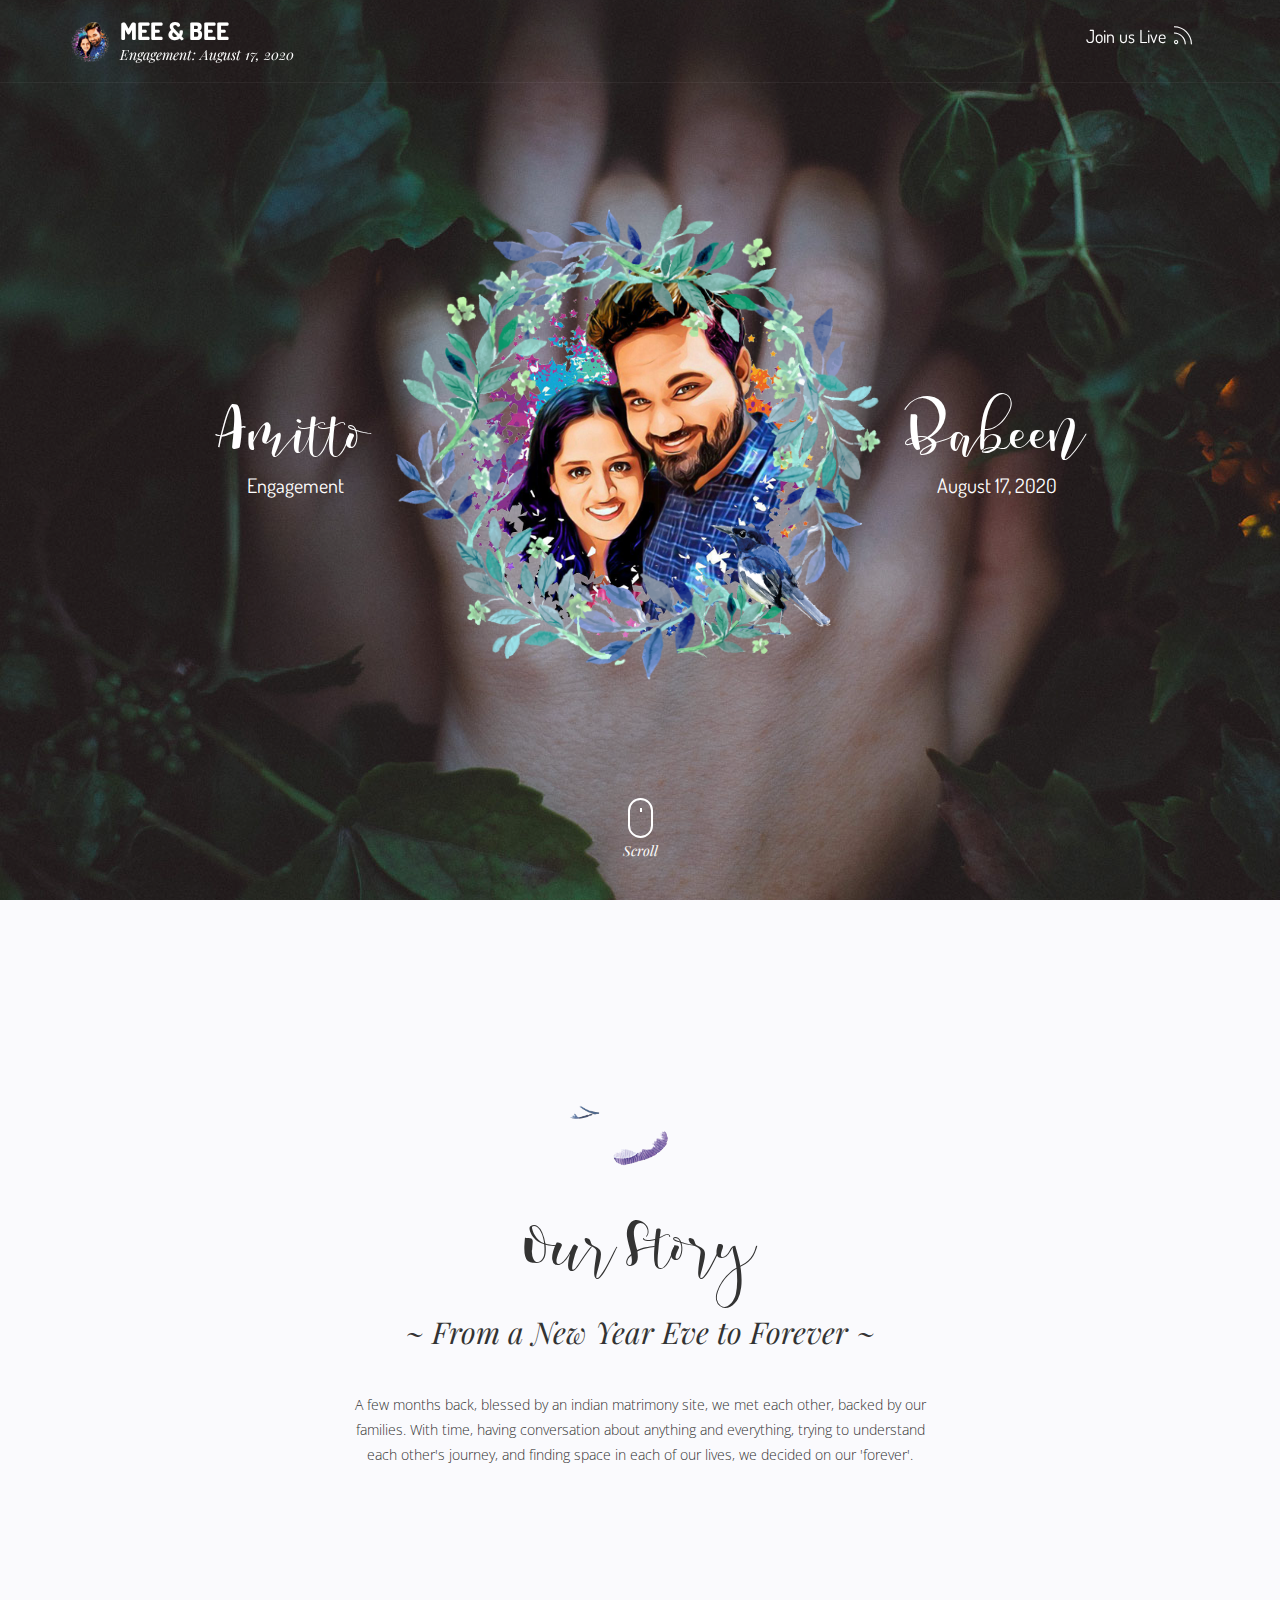
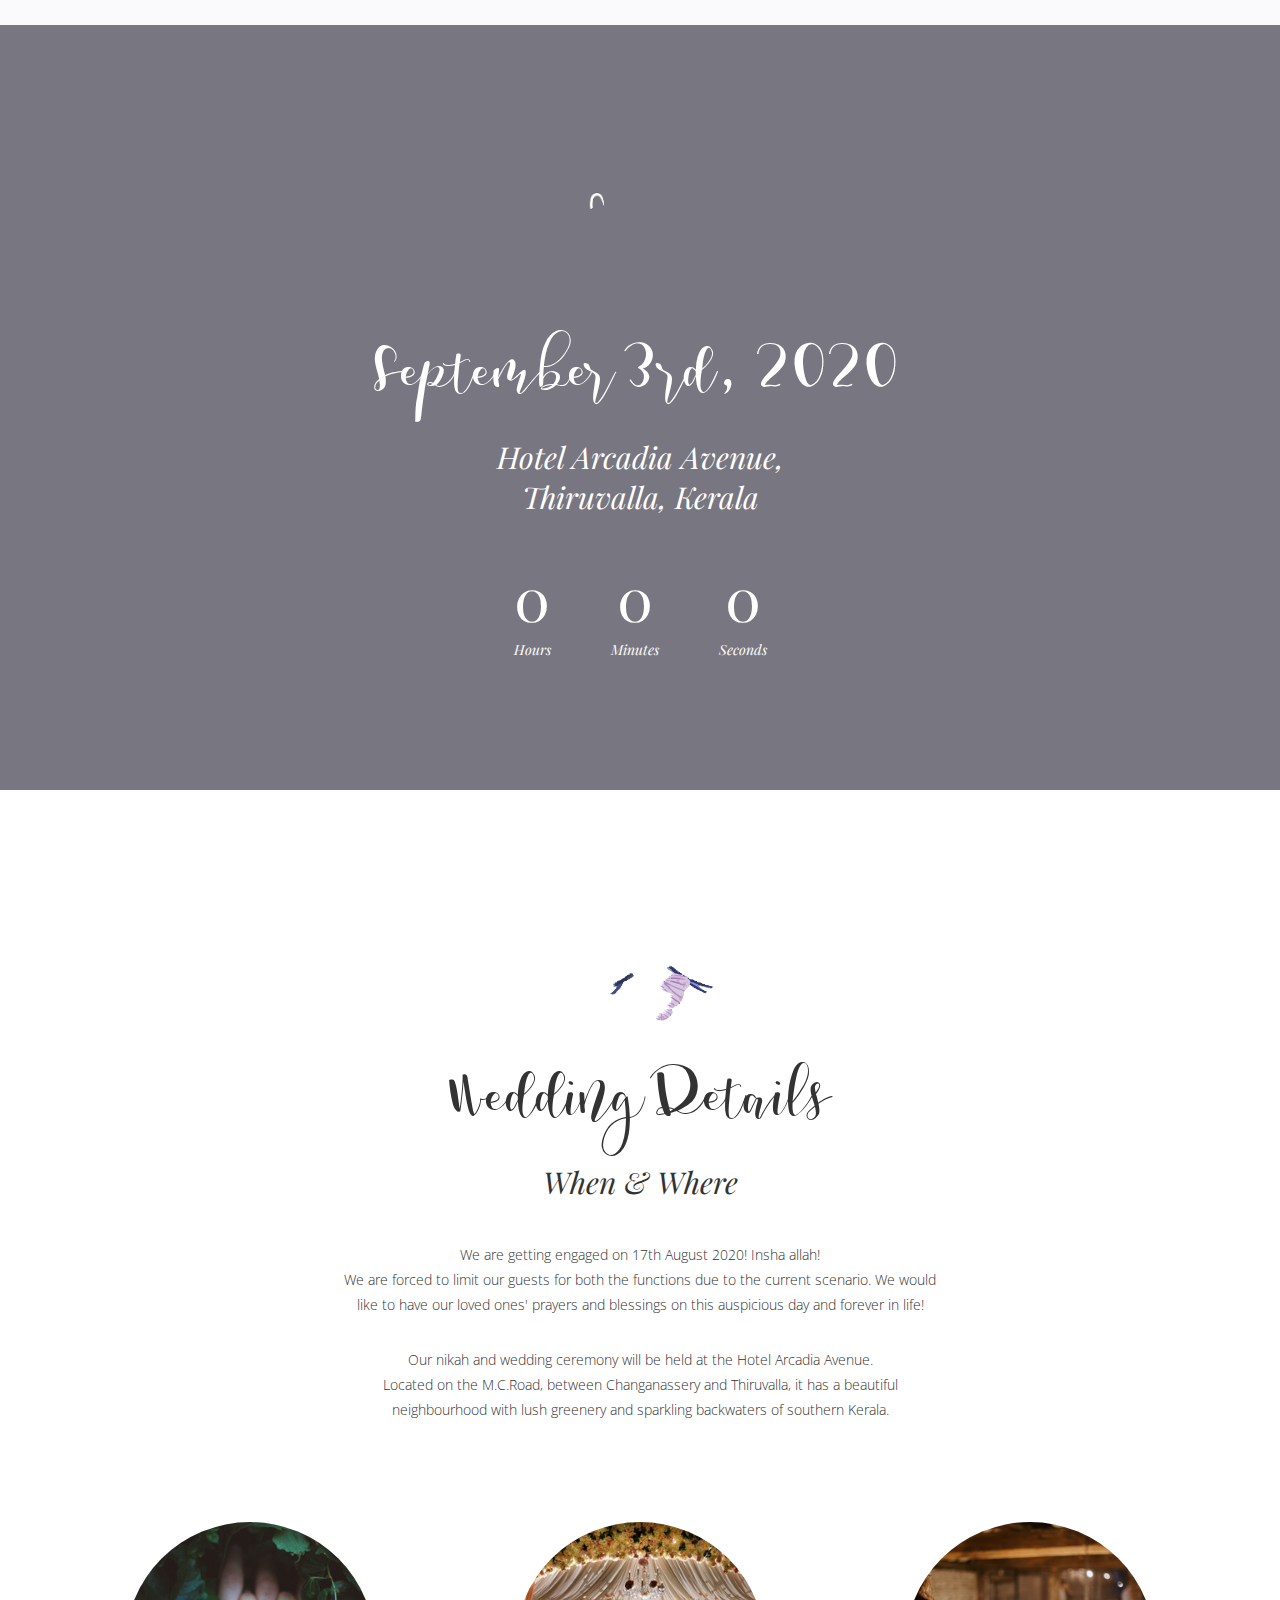
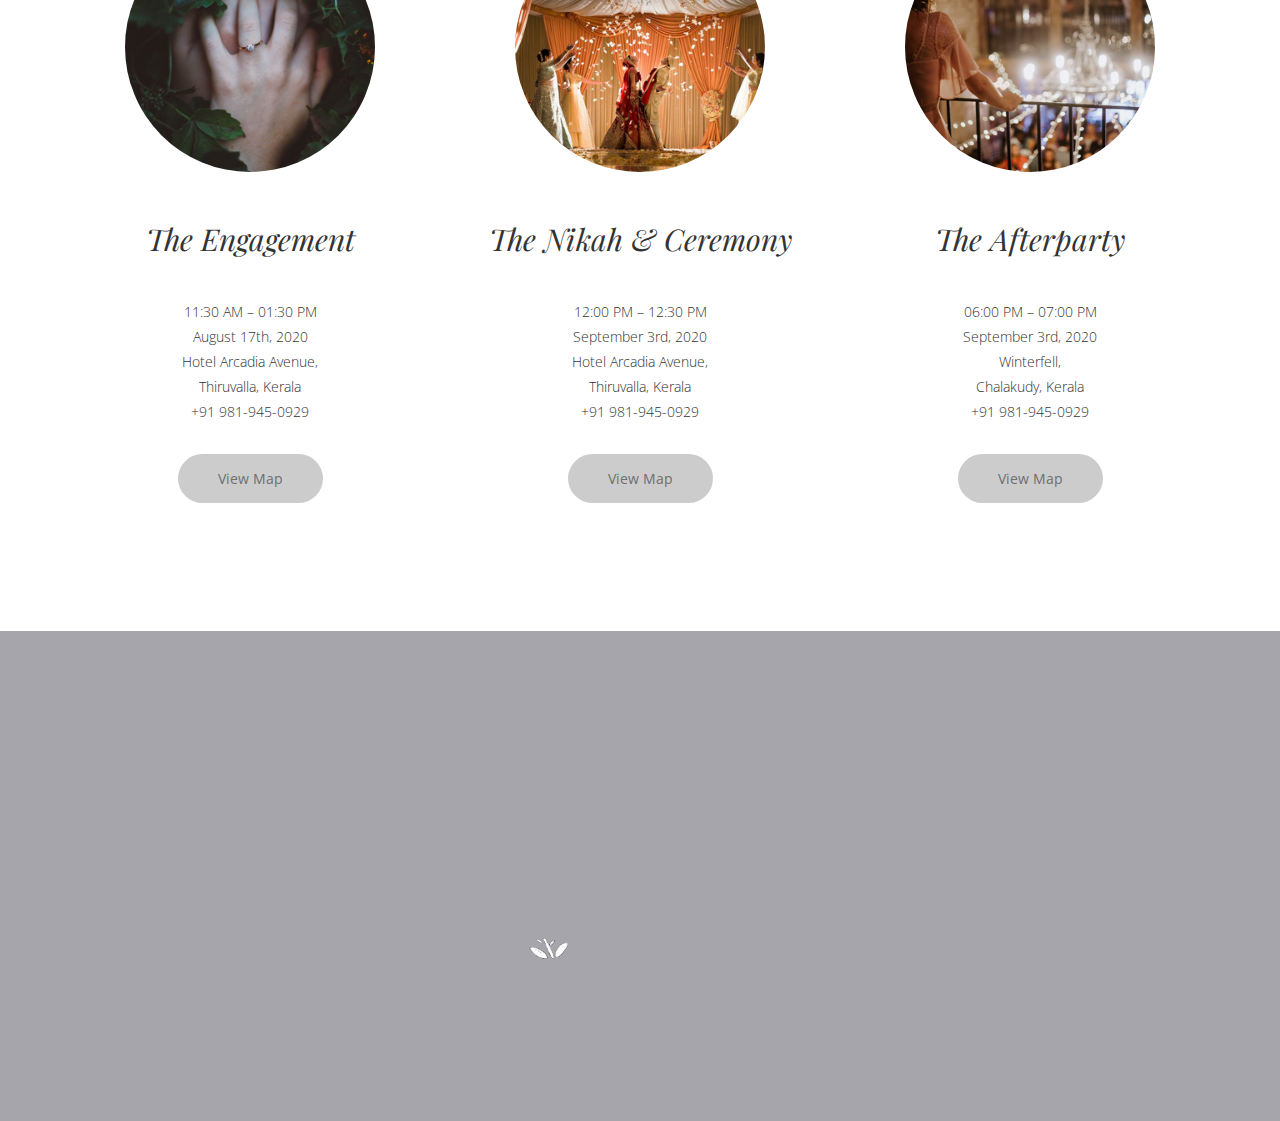
==== index.html @ b7a81fc1 "Update index.html" ====
﻿<!DOCTYPE html>
<html lang="en">

<meta http-equiv="content-type" content="text/html;charset=utf-8" />
<head>
<meta charset="utf-8">
<meta name="viewport" content="width=device-width, initial-scale=1.0">
<title>Mee-Bee</title>

<meta property="og:title" content="Amitto-Babeen" />
<meta property="og:description" content="We are getting engaged | 17-Aug-2020 | Thiruvalla" />
<meta property="og:url" content="http://www.meebee.live" />
<meta property="og:image" content="http://www.meebee.live/images/mee_bee_logo.png" />

<!-- Favicon -->
<link rel="icon" href="images/mee_bee_logo.png" type="image/x-icon">

<!-- Library CSS -->
<link href="css/glanz_library.css" rel="stylesheet">

<!-- Icons CSS -->
<link href="fonts/themify-icons.css" rel="stylesheet">

<!-- Theme CSS -->
<link href="css/glanz_style.css" rel="stylesheet">

<!-- Google Fonts -->
<link href="https://fonts.googleapis.com/css?family=Dosis:300,400,600,700%7COpen+Sans:300,400,700%7CPlayfair+Display:400,400i,700,700i" rel="stylesheet">

<!-- Other Fonts -->
<link href="fonts/marsha/stylesheet.css" rel="stylesheet">

</head>


<!-- Body -->
<body class="gla_middle_titles">


<!-- Page -->
<div class="gla_page" id="gla_page">

    
    
    <!-- To Top -->
    <a href="#gla_page" class="gla_top ti ti-angle-up gla_go"></a>
    
    <!-- Header -->
    <header>       

        
    
        <nav class="gla_light_nav gla_transp_nav">

            <div class="container">
                
                <div class="gla_logo_container clearfix">
                    <img src="images/mee_bee_logo.png" alt="" class="gla_logo_rev">
                    <div class="gla_logo_txt">
                        <!-- Logo -->
                        <a href="" class="gla_logo">Mee & Bee</a>
                        
                        <!-- Text Logo -->
                        <div class="gla_logo_und">Engagement: August 17, 2020</div>
                    </div>
                </div>
				
				<div class="gla_default_menu meebee_live_icon">
					<a href="">&nbsp;Join us Live&nbsp;</a>
					<span class="ti-rss-alt"></span>
				</div>

                <!-- Menu -->
                
                <!-- Menu Content -->
                
                <!-- menu content end -->

                <!-- Search Block -->

                <!-- Search Block End -->

                <!-- Top Menu -->
                
                <!-- Top Menu End -->


               
            </div>
            <!-- container end -->
        </nav>
        
    </header>
    <!-- Header End -->


    <!-- Slider -->
    <!--<div class="gla_slider gla_image_bck  gla_wht_txt gla_fixed"  data-image="images/wedding/lauren_affonso/14400933225_3b844816c3_k.jpg" data-stellar-background-ratio="0.8">-->
	<div class="gla_slider gla_image_bck  gla_wht_txt gla_fixed"  data-image="images/background/main-slider.jpg" data-stellar-background-ratio="0.8">

        <!-- Over -->
        <div class="gla_over" data-color="#1e1d2d" data-opacity="0.2"></div>


        <div class="container">

            
            <!-- Slider Texts -->
            <div class="gla_slide_txt gla_slide_center_middle text-center">
                 <div class="gla_flower gla_flower2">
                    <div class="gla_flower2_name_l">Amitto <b>Engagement</b></div>
                    <div class="gla_flower2_name_r">Babeen <b>August 17, 2020</b></div>
                    <img src="images/mee_bee_main.png" alt="">
                </div>

                
            </div>
            <!-- Slider Texts End -->
        
        </div>
        <!-- container end -->

        <!-- Slide Down -->
        <a class="gla_scroll_down gla_go" href="#gla_content">
            <b></b>
            Scroll
        </a>


    </div>
    <!-- Slider End -->

    <!-- Content -->
    <section id="gla_content" class="gla_content">


       <!-- section -->
        <section class="gla_section gla_image_bck" data-color="#fafafd">
            

            
            <div class="container text-center">
                <p><img src="images/animations/flower5.gif" data-bottom-top="@src:images/animations/flower5.gif; opacity:1" class="gla_animated_flower" height="150" alt=""></p>
                <h2>Our Story</h2>
                <h3 class="gla_subtitle">~ From a New Year Eve to Forever ~</h3>
                <p>A few months back, blessed by an indian matrimony site, we met each other, backed by our families. With time, having conversation about anything and everything, trying to understand each other's journey, and finding space in each of our lives, we decided on our 'forever'.</p>

               
                
            </div>
            <!-- container end -->

        </section>
        <!-- section end -->


        <!-- section -->
        <section class="gla_section gla_image_bck gla_fixed gla_wht_txt" data-stellar-background-ratio="0.8" data-image="images/background/wedding-slider.jpg">
            
            <!-- Over -->
            <div class="gla_over" data-color="#1e1d2d" data-opacity="0.6"></div>
            
            <div class="container text-center">
                <p><img src="images/animations/savethedate_wh.gif" data-bottom-top="@src:images/animations/savethedate_wh.gif" height="150" alt=""></p>
                <h2>September 3rd, 2020</h2>
                <h3 class="gla_subtitle">Hotel Arcadia Avenue, <br>Thiruvalla, Kerala</h3>
                <div class="gla_countdown" data-year="2020" data-month="09" data-day="03"></div>
                
            </div>
            <!-- container end -->

        </section>
        <!-- section end -->


        <!-- section -->
        <section class="gla_section">
            
            
            <div class="container text-center">
                <p><img src="images/animations/flower6.gif" data-bottom-top="@src:images/animations/flower6.gif; opacity:1" class="gla_animated_flower" height="110" alt=""></p>
                <h2>Wedding Details</h2>
                <h3 class="gla_subtitle">When & Where</h3>
				<p>We are getting engaged on 17th August 2020! Insha allah!</br>
				We are forced to limit our guests for both the functions due to the current scenario. We would like to have our loved ones' prayers and blessings on this auspicious day and forever in life!</p>
                <p>Our nikah and wedding ceremony will be held at the Hotel Arcadia Avenue.</br>Located on the M.C.Road, between Changanassery and Thiruvalla, it has a beautiful neighbourhood with lush greenery and sparkling backwaters of southern Kerala.</p>
                <div class="row text-center">
                    <div class="col-md-4 gla_round_block">
                        <div class="gla_round_im gla_image_bck" data-image="images/background/card-engagement.jpg"></div>
                        <h3>The Engagement</h3>
                        <p>11:30 AM – 01:30 PM<br>
						August 17th, 2020<br>
                        Hotel Arcadia Avenue,<br>
                        Thiruvalla, Kerala<br>
                        +91 981-945-0929</p>
                        <a href="https://g.page/ArcadiaAvenue?share" target="_blank" class="btn">View Map</a>
                    </div>
                    <div class="col-md-4 gla_round_block">
                        <div class="gla_round_im gla_image_bck" data-image="images/background/card-wedding-ceremony.jpg"></div>
                        <h3>The Nikah & Ceremony</h3>
                        <p>12:00 PM – 12:30 PM<br>
						September 3rd, 2020<br>
                        Hotel Arcadia Avenue,<br>
                        Thiruvalla, Kerala<br>
                        +91 981-945-0929</p>
                        <a href="https://g.page/ArcadiaAvenue?share" target="_blank" class="btn">View Map</a>
                    </div>
                    <div class="col-md-4 gla_round_block">
                        <div class="gla_round_im gla_image_bck" data-image="images/background/card-after-party.jpg"></div>
                        <h3>The Afterparty</h3>
                        <p>06:00 PM – 07:00 PM<br>
						September 3rd, 2020<br>
                        Winterfell,<br>
                        Chalakudy, Kerala<br>
                        +91 981-945-0929</p>
                        <a href="https://goo.gl/maps/WTzJuvcQMNoDTDah8" target="_blank" class="btn">View Map</a>
                    </div>
                </div>

                
            </div>
            <!-- container end -->

        </section>
        <!-- section end -->


        <!-- section -->
        
        <!-- section end -->


        <!-- section -->
        
        <!-- section end -->


        <!-- section -->
       
        <!-- section end -->


        <!-- section -->
        
		<!-- section end -->



        

        

        <!-- section -->
        <section class="gla_section gla_image_bck gla_fixed gla_wht_txt" data-stellar-background-ratio="0.8" data-image="images/background/thank-you.jpg">
            
            <!-- Over -->
            <div class="gla_over" data-color="#1e1d2d" data-opacity="0.4"></div>
            
            <div class="container text-center">
                <p><img src="images/animations/thnyou_wh.gif" alt="" height="200" data-bottom-top="@src:images/animations/thnyou_wh.gif"></p>

                
                
            </div>
            <!-- container end -->

        </section>
        <!-- section end -->

    

            
        

    </section>
    <!-- Content End -->
    

    

</div>
<!-- Page End -->



<!-- JQuery -->
<script src="js/jquery-1.12.4.min.js"></script> 
<!-- Library JS -->
<script src="js/glanz_library.js"></script> 

<!-- Theme JS -->
<script src="js/glanz_script.js"></script>


</body>

<!-- Mirrored from glanz.starkethemes.com/html/01_02_home_pink_flowers.html by HTTrack Website Copier/3.x [XR&CO'2014], Sun, 16 Aug 2020 05:18:00 GMT -->
</html>
---- fonts/themify-icons.css ----
@font-face {
	font-family: 'themify';
	src:url('fonts/themify9f24.eot?-fvbane');
	src:url('fonts/themifyd41d.eot?#iefix-fvbane') format('embedded-opentype'),
		url('fonts/themify9f24.woff?-fvbane') format('woff'),
		url('fonts/themify9f24.ttf?-fvbane') format('truetype'),
		url('fonts/themify9f24.svg?-fvbane#themify') format('svg');
	font-weight: normal;
	font-style: normal;
}

[class^="ti-"], [class*=" ti-"] {
	font-family: 'themify';
	speak: none;
	font-style: normal;
	font-weight: normal;
	font-variant: normal;
	text-transform: none;
	line-height: 1;

	/* Better Font Rendering =========== */
	-webkit-font-smoothing: antialiased;
	-moz-osx-font-smoothing: grayscale;
}

.ti-wand:before {
	content: "\e600";
}
.ti-volume:before {
	content: "\e601";
}
.ti-user:before {
	content: "\e602";
}
.ti-unlock:before {
	content: "\e603";
}
.ti-unlink:before {
	content: "\e604";
}
.ti-trash:before {
	content: "\e605";
}
.ti-thought:before {
	content: "\e606";
}
.ti-target:before {
	content: "\e607";
}
.ti-tag:before {
	content: "\e608";
}
.ti-tablet:before {
	content: "\e609";
}
.ti-star:before {
	content: "\e60a";
}
.ti-spray:before {
	content: "\e60b";
}
.ti-signal:before {
	content: "\e60c";
}
.ti-shopping-cart:before {
	content: "\e60d";
}
.ti-shopping-cart-full:before {
	content: "\e60e";
}
.ti-settings:before {
	content: "\e60f";
}
.ti-search:before {
	content: "\e610";
}
.ti-zoom-in:before {
	content: "\e611";
}
.ti-zoom-out:before {
	content: "\e612";
}
.ti-cut:before {
	content: "\e613";
}
.ti-ruler:before {
	content: "\e614";
}
.ti-ruler-pencil:before {
	content: "\e615";
}
.ti-ruler-alt:before {
	content: "\e616";
}
.ti-bookmark:before {
	content: "\e617";
}
.ti-bookmark-alt:before {
	content: "\e618";
}
.ti-reload:before {
	content: "\e619";
}
.ti-plus:before {
	content: "\e61a";
}
.ti-pin:before {
	content: "\e61b";
}
.ti-pencil:before {
	content: "\e61c";
}
.ti-pencil-alt:before {
	content: "\e61d";
}
.ti-paint-roller:before {
	content: "\e61e";
}
.ti-paint-bucket:before {
	content: "\e61f";
}
.ti-na:before {
	content: "\e620";
}
.ti-mobile:before {
	content: "\e621";
}
.ti-minus:before {
	content: "\e622";
}
.ti-medall:before {
	content: "\e623";
}
.ti-medall-alt:before {
	content: "\e624";
}
.ti-marker:before {
	content: "\e625";
}
.ti-marker-alt:before {
	content: "\e626";
}
.ti-arrow-up:before {
	content: "\e627";
}
.ti-arrow-right:before {
	content: "\e628";
}
.ti-arrow-left:before {
	content: "\e629";
}
.ti-arrow-down:before {
	content: "\e62a";
}
.ti-lock:before {
	content: "\e62b";
}
.ti-location-arrow:before {
	content: "\e62c";
}
.ti-link:before {
	content: "\e62d";
}
.ti-layout:before {
	content: "\e62e";
}
.ti-layers:before {
	content: "\e62f";
}
.ti-layers-alt:before {
	content: "\e630";
}
.ti-key:before {
	content: "\e631";
}
.ti-import:before {
	content: "\e632";
}
.ti-image:before {
	content: "\e633";
}
.ti-heart:before {
	content: "\e634";
}
.ti-heart-broken:before {
	content: "\e635";
}
.ti-hand-stop:before {
	content: "\e636";
}
.ti-hand-open:before {
	content: "\e637";
}
.ti-hand-drag:before {
	content: "\e638";
}
.ti-folder:before {
	content: "\e639";
}
.ti-flag:before {
	content: "\e63a";
}
.ti-flag-alt:before {
	content: "\e63b";
}
.ti-flag-alt-2:before {
	content: "\e63c";
}
.ti-eye:before {
	content: "\e63d";
}
.ti-export:before {
	content: "\e63e";
}
.ti-exchange-vertical:before {
	content: "\e63f";
}
.ti-desktop:before {
	content: "\e640";
}
.ti-cup:before {
	content: "\e641";
}
.ti-crown:before {
	content: "\e642";
}
.ti-comments:before {
	content: "\e643";
}
.ti-comment:before {
	content: "\e644";
}
.ti-comment-alt:before {
	content: "\e645";
}
.ti-close:before {
	content: "\e646";
}
.ti-clip:before {
	content: "\e647";
}
.ti-angle-up:before {
	content: "\e648";
}
.ti-angle-right:before {
	content: "\e649";
}
.ti-angle-left:before {
	content: "\e64a";
}
.ti-angle-down:before {
	content: "\e64b";
}
.ti-check:before {
	content: "\e64c";
}
.ti-check-box:before {
	content: "\e64d";
}
.ti-camera:before {
	content: "\e64e";
}
.ti-announcement:before {
	content: "\e64f";
}
.ti-brush:before {
	content: "\e650";
}
.ti-briefcase:before {
	content: "\e651";
}
.ti-bolt:before {
	content: "\e652";
}
.ti-bolt-alt:before {
	content: "\e653";
}
.ti-blackboard:before {
	content: "\e654";
}
.ti-bag:before {
	content: "\e655";
}
.ti-move:before {
	content: "\e656";
}
.ti-arrows-vertical:before {
	content: "\e657";
}
.ti-arrows-horizontal:before {
	content: "\e658";
}
.ti-fullscreen:before {
	content: "\e659";
}
.ti-arrow-top-right:before {
	content: "\e65a";
}
.ti-arrow-top-left:before {
	content: "\e65b";
}
.ti-arrow-circle-up:before {
	content: "\e65c";
}
.ti-arrow-circle-right:before {
	content: "\e65d";
}
.ti-arrow-circle-left:before {
	content: "\e65e";
}
.ti-arrow-circle-down:before {
	content: "\e65f";
}
.ti-angle-double-up:before {
	content: "\e660";
}
.ti-angle-double-right:before {
	content: "\e661";
}
.ti-angle-double-left:before {
	content: "\e662";
}
.ti-angle-double-down:before {
	content: "\e663";
}
.ti-zip:before {
	content: "\e664";
}
.ti-world:before {
	content: "\e665";
}
.ti-wheelchair:before {
	content: "\e666";
}
.ti-view-list:before {
	content: "\e667";
}
.ti-view-list-alt:before {
	content: "\e668";
}
.ti-view-grid:before {
	content: "\e669";
}
.ti-uppercase:before {
	content: "\e66a";
}
.ti-upload:before {
	content: "\e66b";
}
.ti-underline:before {
	content: "\e66c";
}
.ti-truck:before {
	content: "\e66d";
}
.ti-timer:before {
	content: "\e66e";
}
.ti-ticket:before {
	content: "\e66f";
}
.ti-thumb-up:before {
	content: "\e670";
}
.ti-thumb-down:before {
	content: "\e671";
}
.ti-text:before {
	content: "\e672";
}
.ti-stats-up:before {
	content: "\e673";
}
.ti-stats-down:before {
	content: "\e674";
}
.ti-split-v:before {
	content: "\e675";
}
.ti-split-h:before {
	content: "\e676";
}
.ti-smallcap:before {
	content: "\e677";
}
.ti-shine:before {
	content: "\e678";
}
.ti-shift-right:before {
	content: "\e679";
}
.ti-shift-left:before {
	content: "\e67a";
}
.ti-shield:before {
	content: "\e67b";
}
.ti-notepad:before {
	content: "\e67c";
}
.ti-server:before {
	content: "\e67d";
}
.ti-quote-right:before {
	content: "\e67e";
}
.ti-quote-left:before {
	content: "\e67f";
}
.ti-pulse:before {
	content: "\e680";
}
.ti-printer:before {
	content: "\e681";
}
.ti-power-off:before {
	content: "\e682";
}
.ti-plug:before {
	content: "\e683";
}
.ti-pie-chart:before {
	content: "\e684";
}
.ti-paragraph:before {
	content: "\e685";
}
.ti-panel:before {
	content: "\e686";
}
.ti-package:before {
	content: "\e687";
}
.ti-music:before {
	content: "\e688";
}
.ti-music-alt:before {
	content: "\e689";
}
.ti-mouse:before {
	content: "\e68a";
}
.ti-mouse-alt:before {
	content: "\e68b";
}
.ti-money:before {
	content: "\e68c";
}
.ti-microphone:before {
	content: "\e68d";
}
.ti-menu:before {
	content: "\e68e";
}
.ti-menu-alt:before {
	content: "\e68f";
}
.ti-map:before {
	content: "\e690";
}
.ti-map-alt:before {
	content: "\e691";
}
.ti-loop:before {
	content: "\e692";
}
.ti-location-pin:before {
	content: "\e693";
}
.ti-list:before {
	content: "\e694";
}
.ti-light-bulb:before {
	content: "\e695";
}
.ti-Italic:before {
	content: "\e696";
}
.ti-info:before {
	content: "\e697";
}
.ti-infinite:before {
	content: "\e698";
}
.ti-id-badge:before {
	content: "\e699";
}
.ti-hummer:before {
	content: "\e69a";
}
.ti-home:before {
	content: "\e69b";
}
.ti-help:before {
	content: "\e69c";
}
.ti-headphone:before {
	content: "\e69d";
}
.ti-harddrives:before {
	content: "\e69e";
}
.ti-harddrive:before {
	content: "\e69f";
}
.ti-gift:before {
	content: "\e6a0";
}
.ti-game:before {
	content: "\e6a1";
}
.ti-filter:before {
	content: "\e6a2";
}
.ti-files:before {
	content: "\e6a3";
}
.ti-file:before {
	content: "\e6a4";
}
.ti-eraser:before {
	content: "\e6a5";
}
.ti-envelope:before {
	content: "\e6a6";
}
.ti-download:before {
	content: "\e6a7";
}
.ti-direction:before {
	content: "\e6a8";
}
.ti-direction-alt:before {
	content: "\e6a9";
}
.ti-dashboard:before {
	content: "\e6aa";
}
.ti-control-stop:before {
	content: "\e6ab";
}
.ti-control-shuffle:before {
	content: "\e6ac";
}
.ti-control-play:before {
	content: "\e6ad";
}
.ti-control-pause:before {
	content: "\e6ae";
}
.ti-control-forward:before {
	content: "\e6af";
}
.ti-control-backward:before {
	content: "\e6b0";
}
.ti-cloud:before {
	content: "\e6b1";
}
.ti-cloud-up:before {
	content: "\e6b2";
}
.ti-cloud-down:before {
	content: "\e6b3";
}
.ti-clipboard:before {
	content: "\e6b4";
}
.ti-car:before {
	content: "\e6b5";
}
.ti-calendar:before {
	content: "\e6b6";
}
.ti-book:before {
	content: "\e6b7";
}
.ti-bell:before {
	content: "\e6b8";
}
.ti-basketball:before {
	content: "\e6b9";
}
.ti-bar-chart:before {
	content: "\e6ba";
}
.ti-bar-chart-alt:before {
	content: "\e6bb";
}
.ti-back-right:before {
	content: "\e6bc";
}
.ti-back-left:before {
	content: "\e6bd";
}
.ti-arrows-corner:before {
	content: "\e6be";
}
.ti-archive:before {
	content: "\e6bf";
}
.ti-anchor:before {
	content: "\e6c0";
}
.ti-align-right:before {
	content: "\e6c1";
}
.ti-align-left:before {
	content: "\e6c2";
}
.ti-align-justify:before {
	content: "\e6c3";
}
.ti-align-center:before {
	content: "\e6c4";
}
.ti-alert:before {
	content: "\e6c5";
}
.ti-alarm-clock:before {
	content: "\e6c6";
}
.ti-agenda:before {
	content: "\e6c7";
}
.ti-write:before {
	content: "\e6c8";
}
.ti-window:before {
	content: "\e6c9";
}
.ti-widgetized:before {
	content: "\e6ca";
}
.ti-widget:before {
	content: "\e6cb";
}
.ti-widget-alt:before {
	content: "\e6cc";
}
.ti-wallet:before {
	content: "\e6cd";
}
.ti-video-clapper:before {
	content: "\e6ce";
}
.ti-video-camera:before {
	content: "\e6cf";
}
.ti-vector:before {
	content: "\e6d0";
}
.ti-themify-logo:before {
	content: "\e6d1";
}
.ti-themify-favicon:before {
	content: "\e6d2";
}
.ti-themify-favicon-alt:before {
	content: "\e6d3";
}
.ti-support:before {
	content: "\e6d4";
}
.ti-stamp:before {
	content: "\e6d5";
}
.ti-split-v-alt:before {
	content: "\e6d6";
}
.ti-slice:before {
	content: "\e6d7";
}
.ti-shortcode:before {
	content: "\e6d8";
}
.ti-shift-right-alt:before {
	content: "\e6d9";
}
.ti-shift-left-alt:before {
	content: "\e6da";
}
.ti-ruler-alt-2:before {
	content: "\e6db";
}
.ti-receipt:before {
	content: "\e6dc";
}
.ti-pin2:before {
	content: "\e6dd";
}
.ti-pin-alt:before {
	content: "\e6de";
}
.ti-pencil-alt2:before {
	content: "\e6df";
}
.ti-palette:before {
	content: "\e6e0";
}
.ti-more:before {
	content: "\e6e1";
}
.ti-more-alt:before {
	content: "\e6e2";
}
.ti-microphone-alt:before {
	content: "\e6e3";
}
.ti-magnet:before {
	content: "\e6e4";
}
.ti-line-double:before {
	content: "\e6e5";
}
.ti-line-dotted:before {
	content: "\e6e6";
}
.ti-line-dashed:before {
	content: "\e6e7";
}
.ti-layout-width-full:before {
	content: "\e6e8";
}
.ti-layout-width-default:before {
	content: "\e6e9";
}
.ti-layout-width-default-alt:before {
	content: "\e6ea";
}
.ti-layout-tab:before {
	content: "\e6eb";
}
.ti-layout-tab-window:before {
	content: "\e6ec";
}
.ti-layout-tab-v:before {
	content: "\e6ed";
}
.ti-layout-tab-min:before {
	content: "\e6ee";
}
.ti-layout-slider:before {
	content: "\e6ef";
}
.ti-layout-slider-alt:before {
	content: "\e6f0";
}
.ti-layout-sidebar-right:before {
	content: "\e6f1";
}
.ti-layout-sidebar-none:before {
	content: "\e6f2";
}
.ti-layout-sidebar-left:before {
	content: "\e6f3";
}
.ti-layout-placeholder:before {
	content: "\e6f4";
}
.ti-layout-menu:before {
	content: "\e6f5";
}
.ti-layout-menu-v:before {
	content: "\e6f6";
}
.ti-layout-menu-separated:before {
	content: "\e6f7";
}
.ti-layout-menu-full:before {
	content: "\e6f8";
}
.ti-layout-media-right-alt:before {
	content: "\e6f9";
}
.ti-layout-media-right:before {
	content: "\e6fa";
}
.ti-layout-media-overlay:before {
	content: "\e6fb";
}
.ti-layout-media-overlay-alt:before {
	content: "\e6fc";
}
.ti-layout-media-overlay-alt-2:before {
	content: "\e6fd";
}
.ti-layout-media-left-alt:before {
	content: "\e6fe";
}
.ti-layout-media-left:before {
	content: "\e6ff";
}
.ti-layout-media-center-alt:before {
	content: "\e700";
}
.ti-layout-media-center:before {
	content: "\e701";
}
.ti-layout-list-thumb:before {
	content: "\e702";
}
.ti-layout-list-thumb-alt:before {
	content: "\e703";
}
.ti-layout-list-post:before {
	content: "\e704";
}
.ti-layout-list-large-image:before {
	content: "\e705";
}
.ti-layout-line-solid:before {
	content: "\e706";
}
.ti-layout-grid4:before {
	content: "\e707";
}
.ti-layout-grid3:before {
	content: "\e708";
}
.ti-layout-grid2:before {
	content: "\e709";
}
.ti-layout-grid2-thumb:before {
	content: "\e70a";
}
.ti-layout-cta-right:before {
	content: "\e70b";
}
.ti-layout-cta-left:before {
	content: "\e70c";
}
.ti-layout-cta-center:before {
	content: "\e70d";
}
.ti-layout-cta-btn-right:before {
	content: "\e70e";
}
.ti-layout-cta-btn-left:before {
	content: "\e70f";
}
.ti-layout-column4:before {
	content: "\e710";
}
.ti-layout-column3:before {
	content: "\e711";
}
.ti-layout-column2:before {
	content: "\e712";
}
.ti-layout-accordion-separated:before {
	content: "\e713";
}
.ti-layout-accordion-merged:before {
	content: "\e714";
}
.ti-layout-accordion-list:before {
	content: "\e715";
}
.ti-ink-pen:before {
	content: "\e716";
}
.ti-info-alt:before {
	content: "\e717";
}
.ti-help-alt:before {
	content: "\e718";
}
.ti-headphone-alt:before {
	content: "\e719";
}
.ti-hand-point-up:before {
	content: "\e71a";
}
.ti-hand-point-right:before {
	content: "\e71b";
}
.ti-hand-point-left:before {
	content: "\e71c";
}
.ti-hand-point-down:before {
	content: "\e71d";
}
.ti-gallery:before {
	content: "\e71e";
}
.ti-face-smile:before {
	content: "\e71f";
}
.ti-face-sad:before {
	content: "\e720";
}
.ti-credit-card:before {
	content: "\e721";
}
.ti-control-skip-forward:before {
	content: "\e722";
}
.ti-control-skip-backward:before {
	content: "\e723";
}
.ti-control-record:before {
	content: "\e724";
}
.ti-control-eject:before {
	content: "\e725";
}
.ti-comments-smiley:before {
	content: "\e726";
}
.ti-brush-alt:before {
	content: "\e727";
}
.ti-youtube:before {
	content: "\e728";
}
.ti-vimeo:before {
	content: "\e729";
}
.ti-twitter:before {
	content: "\e72a";
}
.ti-time:before {
	content: "\e72b";
}
.ti-tumblr:before {
	content: "\e72c";
}
.ti-skype:before {
	content: "\e72d";
}
.ti-share:before {
	content: "\e72e";
}
.ti-share-alt:before {
	content: "\e72f";
}
.ti-rocket:before {
	content: "\e730";
}
.ti-pinterest:before {
	content: "\e731";
}
.ti-new-window:before {
	content: "\e732";
}
.ti-microsoft:before {
	content: "\e733";
}
.ti-list-ol:before {
	content: "\e734";
}
.ti-linkedin:before {
	content: "\e735";
}
.ti-layout-sidebar-2:before {
	content: "\e736";
}
.ti-layout-grid4-alt:before {
	content: "\e737";
}
.ti-layout-grid3-alt:before {
	content: "\e738";
}
.ti-layout-grid2-alt:before {
	content: "\e739";
}
.ti-layout-column4-alt:before {
	content: "\e73a";
}
.ti-layout-column3-alt:before {
	content: "\e73b";
}
.ti-layout-column2-alt:before {
	content: "\e73c";
}
.ti-instagram:before {
	content: "\e73d";
}
.ti-google:before {
	content: "\e73e";
}
.ti-github:before {
	content: "\e73f";
}
.ti-flickr:before {
	content: "\e740";
}
.ti-facebook:before {
	content: "\e741";
}
.ti-dropbox:before {
	content: "\e742";
}
.ti-dribbble:before {
	content: "\e743";
}
.ti-apple:before {
	content: "\e744";
}
.ti-android:before {
	content: "\e745";
}
.ti-save:before {
	content: "\e746";
}
.ti-save-alt:before {
	content: "\e747";
}
.ti-yahoo:before {
	content: "\e748";
}
.ti-wordpress:before {
	content: "\e749";
}
.ti-vimeo-alt:before {
	content: "\e74a";
}
.ti-twitter-alt:before {
	content: "\e74b";
}
.ti-tumblr-alt:before {
	content: "\e74c";
}
.ti-trello:before {
	content: "\e74d";
}
.ti-stack-overflow:before {
	content: "\e74e";
}
.ti-soundcloud:before {
	content: "\e74f";
}
.ti-sharethis:before {
	content: "\e750";
}
.ti-sharethis-alt:before {
	content: "\e751";
}
.ti-reddit:before {
	content: "\e752";
}
.ti-pinterest-alt:before {
	content: "\e753";
}
.ti-microsoft-alt:before {
	content: "\e754";
}
.ti-linux:before {
	content: "\e755";
}
.ti-jsfiddle:before {
	content: "\e756";
}
.ti-joomla:before {
	content: "\e757";
}
.ti-html5:before {
	content: "\e758";
}
.ti-flickr-alt:before {
	content: "\e759";
}
.ti-email:before {
	content: "\e75a";
}
.ti-drupal:before {
	content: "\e75b";
}
.ti-dropbox-alt:before {
	content: "\e75c";
}
.ti-css3:before {
	content: "\e75d";
}
.ti-rss:before {
	content: "\e75e";
}
.ti-rss-alt:before {
	content: "\e75f";
}
---- css/glanz_style.css ----
/* TABLE OF CONTENT
======================================
01. Main Styles
	01.1 White Text
	01.2 Titles
02. Bootstrap
	02.1 Align Center
	02.2 Tabs
	02.3.Buttons
	02.4 Labels
	02.5 Alerts
	02.6 Lightbox
	02.7 Pagination
	02.8 Progress Bars
03. Sidebars
	03.1 Content
	03.2 Main Sidebar
	03.3 Section
04. Header
	04.1 Logo Animation
	04.2 Logo Img
	04.3 Tranparency Menu
	04.4 Full Width Submenu
	04.5 Horizontal Menu
	04.6 Language Menu
	04.7 Mobile Menu
	04.8 Header Animation
	04.9 Passpartu
05. Slider
	05.1 Slider Text
	05.2 Slider Aligns
	05.3 Scroll Down
06. Shortcodes
	06.1 Icon Boxes
	06.2 Animation Blocks
		06.2.01 Iphone Animations
		06.2.02 Macbook Animation
	06.3 Browsers Images
	06.4 Team
	06.5 Sliders
	06.6 News Block
	06.7 Around Block
	06.8 Price
	06.9 Services Block
07. Footer
	07.1 To Top
	07.2 Map
08. Inside Pages
	08.1 Portfolio
	08.2 Pages Title
	08.3 Breadcrumbs
	08.4 Demos
	08.5 One Page Nav
	08.6 Blog
	08.7 Widgets
	08.8 Comments
	08.9 Masonry
	08.10 Projects
	08.11 Shop
	08.12 Tags
	08.13 Related Products
	08.14 Checkout
	08.15 Cart
	08.16 Single Products
	08.17 Restaurant
09. Mobile, Tablet
	09.1 Mobile
	09.2 Tablet
======================================
*/


/*===============================================*/
/* 01. Main Styles                               */
/*===============================================*/

body {
  color: #333;
  font:300 14px/25px Open Sans, Arial,sans-serif;
	margin:0;
	padding:0;
	min-height:100%;
	background-color: #fff;
	height: 100%;
}
.gla_noheader {
	height: 5px;
}
.body_no_height {
	height: auto;
}
.tablet .gla_fixed,
.mobile .gla_fixed {
	background-attachment:scroll!important;
}

.gla_repeat {
	-webkit-background-size: 50%!important;
	background-size: 50%!important;
}
.body_no_height .gla_slider {
	height: 700px;
	height: 100vh;
}
ol, ul {
	margin-bottom: 30px;
}
a, a:hover, a:focus, a:active {
	color: #6f6f6f
}
html {
	min-height:100%;
	height:100%
}
.clear {
	clear: both;
}
.gla_page {
	min-height:100%;
	position:relative;
	height:100%;	
	left: 0;
}
.gla_large_text {
	font: 400 18px/30px Dosis, Arial;
}
.gla_over {
	width: 100%;
	height: 100%;
	top: 0;
	left: 0;
	position: absolute;
	z-index: 1
}
.gla_image_bck {
	-webkit-background-size: cover;
	background-size: cover;
	background-position: center;
}
.gla_top_menu_mobile_link {
	display: none;
}

/*01.1 White Text*/
.gla_wht_txt {
	color: #fff;
}
	.gla_wht_txt h2:after {
	}
	.text-center .gla_wht_txt h3 {
		max-width: 40%;
		margin-left: auto;
		margin-right: auto;
	}
	footer.gla_wht_txt h3 {
		max-width: 100% ;
	}
	.gla_wht_txt .gla_icon_box_content {
		color: #fff;
	}
	.gla_wht_txt .gla_icon_box h4 {
		color: #fff;
	}
	.gla_wht_txt a, .gla_wht_txt a i {
		color: #fff;
	}

/*Borders*/
.gla_grey_border:before {
	position: absolute;
	top: 3px;
	bottom: 3px;
	left: 3px;
	right: 3px;
	border: 1px solid #e5e5e5;
	content: '';
	display: block;
	z-index: 2;
	opacity: 0.4;
	-webkit-transition: all 0.3s;
	-o-transition: all 0.3s;
	transition: all 0.3s;
}
.gla_grey_border:hover:before {
	opacity: 0.8;
}
.gla_border .container-fluid > .row {
	margin: 0 20px 0 5px;
}
.gla_section.gla_grey_border:before {
	right: 23px;
	left: 23px;
}



.gla_border {
	border-top: 15px solid #e5e5e5;
	border-bottom: 15px solid #e5e5e5;
	margin-bottom: -15px;
}




/*01.2 Titles*/
h1.gla_h1_title {
	font:900 44px Dosis, Arial;
	text-transform: uppercase;
	line-height: 1.125;
	margin-top: 0;
}
h2 {
	font:400 24px Dosis, Arial;
	line-height: 1.125;
	margin-top: 0;
	color: #333;
}
.gla_wht_txt h2 {
	color: #fff;
}
.gla_great_titles h2 {
	font:900 80px marsha, Arial;
}
.gla_middle_titles h2 {
	font:400 70px/80px marsha, Dosis;
	margin-bottom: 60px;
}

.text-center .gla_middle_titles h2:after  {
	left: 50%;
	transform:translateX(-50%);
}
.gla_middle_titles h2 span {
	font:normal 400 41px/41px marsha, Arial;
	letter-spacing: 0;
}
.gla_thin_titles h2 {
	font:300 44px Dosis, Arial;
	text-transform: uppercase;
}
.gla_sml_abs_title {
	position: absolute;
	z-index: 3;
	background: #e5e5e5;
	color: #333;
	padding: 10px 20px;
	font:400 20px/20px Dosis, Arial;
	-webkit-box-shadow: 0 0 10px rgba(0,0,0,.3);
	box-shadow: 0 0 20px rgba(0,0,0,.3);
	transform:rotate(90deg);
	top: 20px;
	-webkit-transform-origin: 0 100%;
	-moz-transform-origin: 0 100%;
	-ms-transform-origin: 0 100%;
	-o-transform-origin: 0 100%;
	transform-origin: 0 100%;
	left: -40px;
	-webkit-transition: all 0.3s;
	-o-transition: all 0.3s;
	transition: all 0.3s;
}
	.gla_sml_abs_title.gla_wht_txt {
		color: #fff;
	}
.gla_section:hover .gla_sml_abs_title {
	left: 0px;
}

h2:after {

}
	.text-center h2:after, h2.text-center:after {
		margin-left: auto;
		margin-right: auto;
	}
	.text-right h2:after, h2.text-right:after {
		margin-left: auto;
		margin-right: 0;
	}
	h2.noactive:after,
	h2.gla_slide_title:after {
		background-size: 0px 9px;
	}
	h2.active:after,
	.active .gla_slide_title:after {
		width: 100px;
		background-size: 100px 9px;
	}
h3 {
	font:italic 400 30px/40px Playfair Display, Arial;
	margin-bottom: 40px;
}


.gla_content .text-center h3 {
	max-width: 700px;
	margin-right: auto;
	margin-left: auto	
}
.gla_content img {
	max-width: 100%;
	border-radius: 5px;
}
	.comments-content img {
		-webkit-box-shadow: 0 1.5px 9px 0 rgba(0,0,0,0.2);
	  -moz-box-shadow: 0 1.5px 9px 0 rgba(0,0,0,0.2);
	  box-shadow: 0 1.5px 9px 0 rgba(0,0,0,0.2);
	  -webkit-transition: all 0.3s;
	  -o-transition: all 0.3s;
	  transition: all 0.3s;
	}
	.answer:hover img,
	.reply:hover img {
		-webkit-box-shadow: 0px 9px 32px -1px rgba(0,0,0,0.2);
    -moz-box-shadow: 0px 9px 32px -1px rgba(0,0,0,0.2);
    box-shadow: 0px 9px 32px -1px rgba(0,0,0,0.2);
    margin-top: -10px;
	}
h4 {
	font:italic 400 22px/30px Playfair Display, Arial;
	margin-bottom: 10px;
}


/*===============================================*/
/* 02. Bootstrap                                 */
/*===============================================*/

/*02.1 Align Center*/
.gla_text_center {
	text-align: center;
}
	.text-center .gla_icon_box .ti {
		float: none;
		position: relative;
	}
	.text-center .gla_icon_box .gla_icon_box_content {
		padding-left: 10px;	
	}
	.text-center h4:after {
		margin-left: auto;
		margin-right: auto;
	}
blockquote footer {
	padding: 40px 0 0;
}
.checkbox, .radio {
	display: inline-block;
}
.method {
	display: inline-block;
}
.checkout .box, .cart .box {
	background: #eee;
	padding: 30px;
	border-radius: 20px;
	-webkit-box-shadow: 0 1.5px 9px 0 rgba(0,0,0,0.2);
  -moz-box-shadow: 0 1.5px 9px 0 rgba(0,0,0,0.2);
  box-shadow: 0 1.5px 9px 0 rgba(0,0,0,0.2);
  -webkit-transition: all 0.3s;
  -o-transition: all 0.3s;
  transition: all 0.3s;
}
	.checkout .box:hover, .cart .box:hover {
		-webkit-box-shadow: 0px 9px 32px -1px rgba(0,0,0,0.2);
    -moz-box-shadow: 0px 9px 32px -1px rgba(0,0,0,0.2);
    box-shadow: 0px 9px 32px -1px rgba(0,0,0,0.2);
    transform:translateY(-10px);
}
.cart-total-item .price {
	float: right;
}
.cart-total-item {
	border-bottom: 1px solid #ccc;
	padding-bottom: 10px;
	margin-bottom: 10px;
}
.method p {
	margin: 0;
}
.container-full {
	width: 100%;
}
.panel-default > .panel-heading {
	background:#f2f2f2;
	padding: 20px;
}
.panel-title a:before {
	display: inline-block;
	content: "\e622";
	font-family: themify;
	font-size: 12px;
	margin-right: 10px;
}
	.panel-title a.collapsed:before {
		content: "\e61a";
	}
.panel-group .panel {
}
.gla_simple_block {
	padding: 100px;
	position: relative;
	z-index: 2;
}
.gla_simple_block h2:after{
	margin-bottom: 30px;
}
.form-control {
	width: 100%;
}
.gla_wht_txt .form-control {
	background: rgba(255,255,255,0.1);
	color: #fff;
}
.gla_wht_txt .form-control::-webkit-input-placeholder {color:#fff!important;}
.gla_wht_txt .form-control::-moz-placeholder          {color:#fff!important;}
.gla_wht_txt .form-control:-moz-placeholder           {color:#fff!important;}
.gla_wht_txt .form-control:-ms-input-placeholder      {color:#fff!important;}


.gla_search_block .form-control {
	background: rgba(255,255,255,0.1);
	color: #333;
}
.gla_search_block .form-control::-webkit-input-placeholder {color:#333!important;}
.gla_search_block .form-control::-moz-placeholder          {color:#333!important;}
.gla_search_block .form-control:-moz-placeholder           {color:#333!important;}
.gla_search_block .form-control:-ms-input-placeholder      {color:#333!important;}

.container-fluid .gla_simple_block h2 {
	margin-top: 0;
}
.gla_simple_block_mini {
	padding: 50px;
	position: relative;
	z-index: 3;
}
	.gla_simple_block_mini h3 {
		margin-bottom: 10px;
	}

/*AbsBlocks */
.gla_block_middle_center {
	position: absolute;
	transform:translateX(-50%) translateY(-50%);
	top: 50%;
	left: 50%;
	z-index: 1;
}

.mobile .gla_block_middle_top,
.mobile .gla_block_left_bottom,
.mobile .gla_block_middle_bottom,
.mobile .gla_block_right_center,
.mobile .gla_block_right_top,
.mobile .gla_block_right_bottom,
.mobile .gla_block_left_center,
.mobile .gla_block_left_top,
.tablet .gla_block_middle_top,
.tablet .gla_block_left_bottom,
.tablet .gla_block_middle_bottom,
.tablet .gla_block_right_center,
.tablet .gla_block_right_top,
.tablet .gla_block_right_bottom,
.tablet .gla_block_left_center,
.tablet .gla_block_left_top {
	position: absolute;
	transform:translateX(-50%) translateY(-50%);
	top: 50%;
	left: 50%;
	z-index: 1;
}



	.mobile .gla_block_middle_center img,
	.mobile .gla_block_middle_top img,
	.mobile .gla_block_left_bottom img,
	.mobile .gla_block_middle_bottom img,
	.mobile .gla_block_right_center img,
	.mobile .gla_block_right_top img,
	.mobile .gla_block_right_bottom img,
	.mobile .gla_block_left_center img,
	.mobile .gla_block_left_top img {
		height: 200px;
		max-width: 100%;
	}
	.tablet .gla_block_middle_center img,
	.tablet .gla_block_middle_top img,
	.tablet .gla_block_left_bottom img,
	.tablet .gla_block_middle_bottom img,
	.tablet .gla_block_right_center img,
	.tablet .gla_block_right_top img,
	.tablet .gla_block_right_bottom img,
	.tablet .gla_block_left_center img,
	.tablet .gla_block_left_top img {
		height: 200px;
		max-width: 100%;
	}
.gla_block_middle_top {
	position: absolute;
	transform:translateX(-50%);
	top: 10%;
	left: 50%;
}
.gla_block_middle_bottom {
	position: absolute;
	transform:translateX(-50%);
	bottom: 10%;
	left: 50%;
}
.gla_block_right_center {
	position: absolute;
	transform:translateY(-50%);
	top: 50%;
	right: 10%;
}
.gla_block_right_top {
	position: absolute;
	top: 10%;
	right: 10%;
}
.gla_block_right_bottom {
	position: absolute;
	bottom: 10%;
	right: 10%;
}

.gla_block_left_center {
	position: absolute;
	transform:translateY(-50%);
	top: 50%;
	left: 10%;
}
.gla_block_left_top {
	position: absolute;
	top: 10%;
	left: 10%;
}
.gla_block_left_bottom {
	position: absolute;
	bottom: 10%;
	left: 10%;
}


.gla_simple_block_great {
	padding: 180px 100px;
	position: relative;
	z-index: 1;
}
.gla_simple_block_mini {
	padding: 40px 50px;
	position: relative;
	z-index: 3;
}
.gla_bordered_block_mini {
	min-height: auto!important;
}
.background-position {
	background-position: 50% 0;
}
.container-mini {
	max-width: 600px;
	margin-right: auto;
	margin-left: auto;
}
.text-center p {
	max-width: 600px;
	margin-right: auto;
	margin-left: auto;
}
.form-control {
	margin-bottom: 20px;
	border-radius:0;
	height: 50px;
	padding: 10px 20px;
	box-shadow:none;
	border: 1px solid #C4C4C4;
	display: inline-block;
	border-radius: 25px;
}
.form-control-full {
	width: 100%;
}
select {
	border-radius: 0!important;
}
.form-control.error {
	border: 1px solid red;
}
label.error {
	position: absolute;
	width: 100%;
	left: 0;
	top: 81px;
	font-size: 11px;
}
label {
	display: block;
}
p {
	margin-bottom: 30px;
}
textarea.form-control {
	height: 100px;
	padding: 20px;
}
.gla_form_tip {
	margin-top: 10px;
	font-size: 12px;
}
.btn {
	border: 0;
	border-radius:0;
	-webkit-transition: all 0.3s;
	-o-transition: all 0.3s;
	transition: all 0.3s;
	background: rgba(0,0,0,0.2);
	padding: 12px 15px;
	line-height: inherit;
	vertical-align: top;
}
.btn-auto {
	width: 100%;
}
.btn {
	border-radius: 30px;
	padding-left: 40px;
	padding-right: 40px;
}
.btn-green {
	background: transparent;
	color: #fff;
	-webkit-transition: all 0.3s;
	-o-transition: all 0.3s;
	transition: all 0.3s;
	position: relative;
	border: 1px solid #fff;
}
.gla_wht_txt .btn-green {
	background: transparent!important;
}
.btn.btn-green {
	border-radius: 25px;
}
	.btn-green:hover {
		color: #333!important;
		background: #fff!important;
		border: 1px solid rgba(138,224,135,1);
	}
	.gla_wht_txt .btn-green:hover {
		background: rgba(255,255,255,0.8)!important;
	}
	.btn-green:hover i {
		color: #333!important;
	}
	.btn-green:after {
		display: block;
		width: 100%;
		height: 100%;
		content: '';
		background: linear-gradient(45deg,  rgba(138,224,135,1) 0%,rgba(195,247,114,1) 100%);
		position: absolute;
		top: 0;
		left: 0;
		-webkit-transition: all 0.3s;
		-o-transition: all 0.3s;
		transition: all 0.3s;
		opacity: 1;
		z-index: -1;
	}
	.btn.btn-green:after {
		border-radius: 25px;
	}

.btn .ti {
	display: inline-block;
	margin-left: 5px;
	position: relative;
	opacity: 1;
	-webkit-transition: all 0.3s;
	-o-transition: all 0.3s;
	transition: all 0.3s;
	position: absolute;
	opacity: 0;
	margin-top: 5px;
	color: #fff;
}


.spa_icons i {
	display: inline-block;
	margin: 0 5px;
}
.spa_icons {
	display: block;
	margin: 30px 0;
}
.gla_slide_txt i[class^="flaticon"]:before {
	font-size: 50px;
}
	.gla_slide_txt i[class^="flaticon"] {
		margin: 0 15px;
	}
	.gla_slide_txt .spa_icons {
		margin: 40px 0;
	}
	.btn:hover .ti {
		opacity: 1;
		margin-left: 15px;
	}
	.btn-icon:hover {
		padding-right: 40px;
	}
	.btn-icon.btn:hover {
		padding-right: 60px;
	} 
	.btn:hover {
		color: #fff;
		background: rgba(0,0,0,0.6);
	}
.gla_wht_txt .btn {
	background: rgba(0,0,0,0.6);
	color: #fff;
}
	.gla_wht_txt .btn:hover {
		background: rgba(0,0,0,0.9);
	}
.col-md-12 .twitter-feed {
	margin: 50px auto 0;
	max-width: 600px;	
}
.twitter-feed ul {
	list-style:none;
	padding: 0;
}
.twitter-feed ul li {
	border-bottom: 1px solid rgba(255,255,255,0.3);
	margin-bottom: 20px;
}
.twitter-feed .interact {
	display: none;
}
.twitter-feed ul li:last-child {
	border-bottom: 0;
}
.twitter-feed .user,
.twitter-feed .timePosted {
	display: none;
}
.eng_big_icon i {
	font-size: 40px;
}

.row_no_pd .col-lg-1, 
.row_no_pd .col-lg-10, 
.row_no_pd .col-lg-11, 
.row_no_pd .col-lg-12, 
.row_no_pd .col-lg-2, 
.row_no_pd .col-lg-3, 
.row_no_pd .col-lg-4, 
.row_no_pd .col-lg-5, 
.row_no_pd .col-lg-6, 
.row_no_pd .col-lg-7, 
.row_no_pd .col-lg-8, 
.row_no_pd .col-lg-9, 
.row_no_pd .col-md-1, 
.row_no_pd .col-md-10, 
.row_no_pd .col-md-11, 
.row_no_pd .col-md-12, 
.row_no_pd .col-md-2, 
.row_no_pd .col-md-3, 
.row_no_pd .col-md-4, 
.row_no_pd .col-md-5, 
.row_no_pd .col-md-6, 
.row_no_pd .col-md-7, 
.row_no_pd .col-md-8, 
.row_no_pd .col-md-9, 
.row_no_pd .col-sm-1, 
.row_no_pd .col-sm-10, 
.row_no_pd .col-sm-11, 
.row_no_pd .col-sm-12, 
.row_no_pd .col-sm-2, 
.row_no_pd .col-sm-3, 
.row_no_pd .col-sm-4, 
.row_no_pd .col-sm-5, 
.row_no_pd .col-sm-6, 
.row_no_pd .col-sm-7, 
.row_no_pd .col-sm-8, 
.row_no_pd .col-sm-9, 
.row_no_pd .col-xs-1, 
.row_no_pd .col-xs-10, 
.row_no_pd .col-xs-11, 
.row_no_pd .col-xs-12, 
.row_no_pd .col-xs-2, 
.row_no_pd .col-xs-3, 
.row_no_pd .col-xs-4, 
.row_no_pd .col-xs-5, 
.row_no_pd .col-xs-6, 
.row_no_pd .col-xs-7, 
.row_no_pd .col-xs-8, 
.row_no_pd .col-xs-9{
	padding: 0;
}

/*02.2 Tabs*/
.tab-pane {
	padding: 25px 0;
}
.great-tabs li a,
.great-tabs li a:hover, 
.great-tabs li.active a,
.great-tabs li.active a:hover, 
.great-tabs {

}
.great-tabs li a {
	text-align: center;
	margin: 0 10px;
	width: 160px;
	height: 110px;
	border: 1px solid #ccc;
	padding: 20px;
}

.great-tabs li a i {
	display: block;
	margin-right: auto;
	margin-left: auto;
	font-size: 40px;
	margin-bottom: 10px;
}
.nav-tabs > li > a {	
	border: 0;
}
.nav-tabs > li > a:hover {
	background: none;
}
.nav-tabs > li.active > a, .nav-tabs > li.active > a:focus, .nav-tabs > li.active > a:hover {
	border: 0;
	border-bottom: 1px solid #6f6f6f;
	background: none;
}
.nav-tabs {
	border: 0;
}

/*02.3.Buttons*/
.btn.large, .btn-lg {
	padding: 20px;
	font-weight: bold;
}
.btn.medium, .btn-sm {
	padding: 15px;
	font-weight: 500;
}
.btn.small, .btn-xs {
	padding:10px;
	font-size: 10px;
}
.btn.yellow {
	background: yellow;
}
.btn.gray {
	background: #333;
	color: #fff;
}
.btn.gray-light {
	background: #eee;
}
.btn.cyan {
	background: cyan;
	color: #fff;
}
.btn.blue {
	background: blue;
	color: #fff;
}
.btn.teal {
	background: teal;
	color: #fff;
}
.btn.green {
	background: green;
	color: #fff;
}
.btn.lime {
	background: lime;
	color: #fff;
}
.btn.deeporange {
	background: orange;
	color: #fff;
}
	.btn.yellow:hover, 
	.btn.gray:hover, 
	.btn.gray-light:hover,
	.btn.cyan:hover,
	.btn.blue:hover,
	.btn.teal:hover,
	.btn.green:hover,
	.btn.lime:hover,
	.btn.deeporange:hover {
		background: #292929;
	}
.btn span {
	display: inline-block;
	margin:0 0 0 5px;
}
.btn span.ti-left {
	margin-right: 5px;
	margin-left: 0;
}
.btn {
	text-shadow: none;
}
.btn-primary {
	background: #337ab7;
	color: #fff;
}
.btn-success {
	background: #5cb85c;
	color: #fff;
}
.btn-info {
	background: #5bc0de;
	color: #fff;
}
.btn-warning {
	background: #eea236;
	color: #fff;
}
.btn-danger {
	background: #d9534f;
	color: #fff;
}
.btn-link {
	background: none;
	padding: 0 10px;
}
	.btn-link:hover {
		background: none;
		color: #333;
	}
.btn.btn_border {
	border: 1px solid #ccc;
	background: none;
	color: #333;
}
.gla_wht_txt .btn.btn_border {
	border: 1px solid rgba(255,255,255,0.3);
	background: none;
	color: #fff;
}
.gla_wht_txt .btn.btn_border:hover {
	border: 1px solid rgba(255,255,255,1);
	color: #fff;
}

.btn.btn_border.yellow {
	border: 1px solid yellow;
}
.btn.btn_border.gray {
	border: 1px solid gray;
}
.btn.btn_border.gray-light {
	border: 1px solid #eee;
}
.btn.btn_border.cyan {
	border: 1px solid cyan;
}
.btn.btn_border.blue {
	border: 1px solid blue;
}
.btn.btn_border.teal {
	border: 1px solid teal;
}
.btn.btn_border.green {
	border: 1px solid green;
}
.btn.btn_border.lime {
	border: 1px solid lime;
}
.btn.btn_border.deeporange {
	border: 1px solid orange;
}
.btn.btn_border:hover {
		color: #000;
		background: none;
		border: 1px solid #333;
	}




/*02.4 Labels*/
.label {
	padding:10px 10px;
	border-radius: 20px;
}
h5 .label, h6 .label {
	padding: 5px;
}
/*02.5 Alerts*/
.alert  {
	border-radius: 20px;
	border: 0;
	box-shadow:none;
}
	.alert-success {
		background: #dff0d8;
		border: 1px solid #d6e9c6;
	}
	.alert-info {
		background: #d9edf7;
		border: 1px solid #bce8f1;
	}
	.alert-warning {
		background: #fcf8e3;
		border: 1px solid #faebcc;
	}
	.alert-danger {
		background: #f2dede;
		border: 1px solid #ebccd1;
	}
/*02.6 Lightbox*/
.gla_port_titles_lg_icons .gla_port_icons {
	margin-top: 0;
}
.gla_port_titles_lg_icons, .gla_port_titles_lg_icons .gla_port_icons, .gla_port_titles_lg_icons .gla_port_icons a {
	position: absolute;
	top: 0;
	bottom: 0;
	left: 0;
	right: 0;
}
/*02.7 Pagination*/
.pagination>li>a:focus, .pagination>li>a:hover, .pagination>li>span:focus, .pagination>li>span:hover {
	background-color: transparent;
}
.pagination li a, 
.pagination-lg li a, 
.pagination > li:first-child > a, 
.pagination > li:last-child > a,
.pager li > a, 
.pager li > span {
}
.gla_blog_pag .pagination li a {
	border: 0;
	color: #292929;
	margin: 0 3px;
	padding: 10px 15px;
	border-radius: 50%;
}
.gla_blog_pag .pagination li.active a {
	border: 0;
	background: #292929;
	color: #fff;
}
.pager a span {
	-webkit-transition: all 0.3s;
	-o-transition: all 0.3s;
	transition: all 0.3s;
}
	.pager .previous a:hover span {
		margin-right: 10px
	}
	.pager .next a:hover span {
		margin-left: 10px
	}

/*02.8 Progress Bars*/
.skill-bar {
	background: #f2f2f2;
	height: 20px;
	margin-bottom: 40px;
	position: relative;
	border-radius: 25px;
	margin-top: 40px;
}
.skill-bar-thin {
	height: 20px;
	padding-top: 25px;
	background: none;
}
	.skill-bar-thin:after {
		position: absolute;
		display: block;
		content: '';
		height: 5px;
		background: #f2f2f2;
		width: 100%;
		z-index: 0;
		margin-top: -5px;
	}
	.skill-bar-thin .skill-bar-content {
		height: 5px;
		position: relative;
		z-index: 1;
	}
		.skill-bar-content i {
			position: absolute;
			right: 0;
			bottom: -33px;
			display: block;
			font-style: normal;
			font-size: 12px;
		}
			.skill-bar-content i:before {
				display: block;
				height: 5px;
				width: 1px;
				background: #333;
				position: absolute;
				content: '';
				margin: -2px 0 0 7px;
			}
	.skill-bar-thin .skill-perc {
		position: absolute;
		color: #333;
		right: 0;
		margin-top: -30px;
	}
	.skill-bar-thin .skill-title {
		position: absolute;
		color: #333;
		margin-top: -30px;
		padding: 0;
	}
	.skill-bar-content {
		position: absolute;
		height: 20px;
		background: #292929;
		-webkit-transition: all 1s;
		-o-transition: all 1s;
		transition: all 1s;
		border-radius: 25px;
	}
	.noactive .skill-bar-content {
		width: 0!important;
		opacity: 0;
	}
		.active .skill-bar-content {
			opacity: 1;
		}

	.skill-title {
		position: absolute;
		padding: 0 10px;
		margin-top: -25px;
	}
	.gla_wht_txt .skill-title, .gla_wht_txt .skill-perc {
		color: #fff;
	}

/*02.9 Preloader*/
.gla_page_loader{
 	display:block;
	width: 100%;
	height: 100%;
	position: fixed;
	top: 0;
	left: 0;
	z-index: 100000;	
	background-color: #282828;
}

.gla_loader {
  position: absolute;
  top: 50%;
  left: 50%;
  z-index: 100001;
  text-align: center;
  transform:translateX(-50%) translateY(-50%);
  text-align: center;
}
@media (max-width:500px){
	.gla_loader img {
		max-width: 100%;
		height: auto;
	}
	.gla_slider img {
		max-width: 100%;
		height: auto;
	}
}
@media (max-width:800px){
	.gla_loader img {
		max-width: 200px;
		height: auto;
	}
	.gla_slider img {
		max-width: 200px!important;
		height: auto;
	}
}



/*Calendar*/
label.error{
	display: none!important;
}
.ui-datepicker {
	background: #fff;
}
.ui-datepicker td a, 
.ui-datepicker th {
	padding: 3px 10px;
}
.ui-datepicker td a {
	display: block;
	text-align: center;
}
	.ui-datepicker td a:hover {
		text-decoration: none;
		background: #ccc;
	}
.ui-datepicker table {
	margin: 10px 5px;
}
.ui-datepicker-title {
	font-size: 18px;
}
.ui-datepicker-next {
	float: right;
}
.ui-datepicker-next,
.ui-datepicker-prev {
	cursor: pointer;
}
.ui-datepicker-header {
	padding: 15px;
}


/*===============================================*/
/* 03. Sidebars                                  */
/*===============================================*/

/*03.1 Content*/
.gla_content {
	position: relative;
	z-index: 1;
}
.container {
	position: relative;
	z-index: 2;
}

/*03.2 Main Sidebar*/
.gla_main_sidebar h2:after {
	display: none;
}
.gla_main_sidebar h2 {
	margin-bottom: 20px;
}


/*03.3 Section*/
.gla_section {
	overflow: hidden;
	position: relative;
}
.gla_section .container {
	padding-top: 132px;
	padding-bottom: 128px;
}
.gla_lg_padding .container {
	padding-top: 222px;
	padding-bottom: 218px;
}
.gla_section .container-fluid {
	padding-top: 0;
	padding-bottom: 0;
	padding-left: 0;
	padding-right: 0;
	position: relative;
	z-index: 2;
}
.gla_section_sml_padding .container {
	padding-top: 50px;
	padding-bottom: 46px;
}
.container.text-center h2 {
	max-width: 60%;
	margin-left: auto;
	margin-right: auto;
}
.gla_section_sml_padding .gla_icon_box, 
.gla_section_sml_padding .gla_anim_box {
	margin-bottom: 0;
}
	.gla_section_sml_padding h2:after {
		display: none;
	}
	.gla_section_sml_padding h2 {
		margin-bottom: 30px;
	}
.gla_section_extra_sml .container {
	padding-top: 40px;
	padding-bottom: 40px;
}
.gla_section_sml_padding .gla_icon_boxes {
	padding: 50px 0;
	margin: 0;
}

.container {
	position: relative;
}



/*===============================================*/
/* 04. Header                                    */
/*===============================================*/

header {
	position: fixed;
	width: 100%;
	height: 60px;
	top: 0;
	z-index: 10;
}

/*Default Menu*/
.gla_default_menu {
	position: relative;
	right: 0;
	top: 0;
	font: 400 18px/18px Dosis;
	float: right;
}
	.gla_default_menu ul {
		margin: 0;
		padding: 0;
		list-style:none;
	}
	.gla_default_menu > ul > li {
		float: left;
		position: relative;
	}
	.gla_default_menu ul ul {
		position: absolute;
		display: block;
		padding: 20px 30px;
		min-width: 250px;
		-webkit-box-shadow: 0 0 0 10px rgba(0,0,0,0.1);
		box-shadow: 0 0 20px 0 rgba(0,0,0,0.1);
		margin-top: 0px;
		-webkit-transition: all 0.3s;
		-o-transition: all 0.3s;
		transition: all 0.3s;
		opacity: 0;
		pointer-events: none;
		transform:translateY(-10px);
		background: #fff;
	}

		.gla_default_menu .gla_parent:last-child ul {
			right: 0;
		} 
		.gla_default_menu ul ul.active {
			opacity: 1;
			pointer-events: auto;
			transform:translateY(0);
		}
		.gla_second_step .gla_default_menu ul ul {
			margin-top: 1px;
		}
		.gla_default_menu ul ul li {
			
		}
		nav .gla_default_menu ul ul a {
			-webkit-transition: all 0.3s;
			-o-transition: all 0.3s;
			transition: all 0.3s;
			position: relative;
			display: block;
			color: #333;
			padding: 10px 0;
		}
			.gla_default_menu ul ul a:before {
				position: absolute;
				display: block;
				content: '';
				width: 0;
				height: 1px;
				background: #333;
				margin: 9px 0 0 -20px;
				-webkit-transition: all 0.3s;
				-o-transition: all 0.3s;
				transition: all 0.3s;
			}
				nav .gla_default_menu.gla_wht_txt ul ul a {
					color: #fff;
				}
				.gla_default_menu.gla_wht_txt ul ul a:before {
					background: #fff;
				}
				.gla_default_menu ul ul a:hover:before {
					width: 10px;
				}
		.gla_default_menu ul ul a:hover {
			transform:translateX(15px);
		}
	.gla_default_menu a:hover {
		text-decoration: none;
	}
	.gla_default_menu > ul > li > a {
		display: block;
		padding: 32px 18px;
		-webkit-transition: all 0.3s;
		-o-transition: all 0.3s;
		transition: all 0.3s;
		height: 84px;
	}
	.gla_second_step .gla_default_menu > ul > li > a {
		padding: 17px 20px;
		height: 52px;
	}

	.gla_default_menu > ul > li:hover > a:before {
		width: 80%;
	}
	.gla_parent > a:after {
		display: inline-block;
		content: "\e64b";
		font-family: themify;
		font-size: 12px;
		margin-left: 10px;
	}

/*Search Block*/
.gla_search_block {
	float: right;
}
.gla_search_block > div {
	height: 84px;
	padding: 32px 20px;
	display: inline-block;
	-webkit-transition: all 0.3s;
	-o-transition: all 0.3s;
	transition: all 0.3s;
	position: relative;
}
.gla_search_block > div.gla_search_block_link {
	padding-right: 10px!important;
}
.gla_second_step .gla_search_block > div {
	height: 52px;
	padding: 17px 20px;
}
.gla_search_block ul {
		position: absolute;
		display: block;
		padding: 20px 30px;
		min-width: 250px;
		-webkit-box-shadow: 0 0 0 10px rgba(0,0,0,0.1);
		box-shadow: 0 0 20px 0 rgba(0,0,0,0.1);
		margin-top: 27px;
		-webkit-transition: all 0.3s;
		-o-transition: all 0.3s;
		transition: all 0.3s;
		opacity: 0;
		pointer-events: none;
		transform:translateY(-10px);
		right: 0;
		background: #fff;
		color: #333;
		list-style:none;
		-webkit-transition: all 0.3s;
		-o-transition: all 0.3s;
		transition: all 0.3s;
	}
	.gla_second_step .gla_search_block ul {
		margin-top: 11px;
	}
	.bask_block_item {
		display: block;
		margin-bottom: 20px;
	}
	.bask_block_item img {
		height: 50px;
		width: auto;
		float: left;
		margin-right: 10px;
	}
	.gla_bask_btns .total {
		padding: 10px 0;
		display: block;
	}
		.gla_bask_menu a {
			color: #333!important;
			font-size: 12px;
		}
		.gla_search_block ul.active {
			opacity: 1;
			pointer-events: auto;
			transform:translateY(0);
		}
		.gla_search_block_link ul {
			list-style:none;
		}
		.gla_search_block_link .btn {
			position: absolute;
			background: none;
			padding: 0;
			right: 44px;
			top: 33px;
		}
		.gla_search_block_link .form-control {
			padding-right: 40px;
		}
		.gla_search_block_link .btn i {
			opacity: 1;
			position: relative;
			color: #333;
			margin: 0;
		}

/*Mega Menu*/
.gla_nav_abs {
	position: absolute;
}
.gla_default_menu li i {
	font-size: 16px;
	margin-right: 10px;
}
ul.mega-menu {
	left: 40px;
	right: 40px!important;
	position: fixed!important;
	-webkit-transition: all 0.3s;
	-o-transition: all 0.3s;
	transition: all 0.3s;
	opacity: 1;
	-webkit-box-shadow: 0 0 0 10px rgba(0,0,0,0.1);
	box-shadow: 0 0 20px 0 rgba(0,0,0,0.1);
}
.gla_second_step ul.mega-menu {
	top: 52px;
}
.mega-menu:after {
	display: block;
	clear: both;
	content: '';
}
	ul.mega-menu ul,
	ul.mega-menu {
		position: relative;
		background: none;
		-webkit-box-shadow: 0 0 0 0;
		box-shadow: 0 0 0 0;
	}
	.mega-menu-col ul {
		float: left;
		width: 25%;
		padding: 40px 50px;
		position: relative;
		z-index: 1;
		background: none!important;
	}
	.mega-menu-col-header {
		font-size: 24px;
		margin-bottom: 30px;
		color: #333;
	}

/*Main Menu*/
.gla_main_menu {
	position: absolute;
	right: 15px;
	color: #333;
	top: 32px;
	height: 50px;
	width: 75px;
	cursor: pointer;
	z-index: 7;
	-webkit-transition: all 0.3s;
	-o-transition: all 0.3s;
	transition: all 0.3s;
}
.gla_transp_nav .gla_main_menu {
	color: #fff;
}
.gla_main_menu.active {
	top: 17px!important;
}
.gla_main_menu_mobile {
	display: none;
}

	.gla_second_step .gla_main_menu {
		top: 17px;
	}
	.gla_main_menu_icon {
		
	}
	.gla_main_menu_icon i {
		display: block;
		width: 30px;
		height: 4px;
		border-radius: 3px;
		background: #333;
		position: absolute;
		-webkit-transition: all 0.7s;
		-o-transition: all 0.7s;
		transition: all 0.7s;
	}	
	.gla_transp_nav .gla_main_menu_icon i {
		background: #fff;
	}
		.gla_main_menu.active .gla_main_menu_icon i,
		.gla_main_menu.active .gla_main_menu_icon b span {
			transform: translateY(-20px);
			opacity: 0;
		}
		.gla_main_menu_icon i:nth-child(1) {
			margin-top: 0;
			-webkit-transition-delay: 50ms;
			-o-transition-delay: 50ms;
			transition-delay: 50ms;
		}
		.gla_main_menu_icon i:nth-child(2) {
			margin-top: 8px;
			-webkit-transition-delay: 100ms;
			-o-transition-delay: 100ms;
			transition-delay: 100ms;
		}

		.gla_main_menu_icon i:nth-child(3) {
			margin-top: 16px;
			-webkit-transition-delay: 150ms;
			-o-transition-delay: 150ms;
			transition-delay: 150ms;
		}
		.gla_main_menu_icon i:nth-child(4) {
			margin-top: 16px;
			-webkit-transition-delay: 250ms;
			-o-transition-delay: 250ms;
			transition-delay: 250ms;
			background: #fff;
			opacity: 0;
		}
		.gla_main_menu.active i:nth-child(4) {
			transform: translateY(-8px);
			opacity: 1;
		}
	.gla_main_menu_icon b {
		position: absolute;
		margin-top: -2px;
		font-size: 16px;
		font-weight: normal;
		right: 0;
		font-family: Dosis;
	}
	.gla_main_menu_icon b span {
		-webkit-transition: all 0.5s;
		-o-transition: all 0.5s;
		transition: all 0.5s;
		display: inline-block;
	}
	.gla_main_menu_icon_b span {
		transform: translateY(20px);
		opacity: 0;
		color: #fff;
	}
	.gla_main_menu.active b.gla_main_menu_icon_b span {
			transform: translateY(0);
			opacity: 1;
	}
	/*Main Menu Content*/
	.gla_main_menu_content {
		top: 0;
		bottom: 0;
		left: 0;
		right: 0;
		position: fixed;
		z-index: 6;
		pointer-events: none;
		opacity: 0;
		-webkit-transition: all 0.3s;
		-o-transition: all 0.3s;
		transition: all 0.3s;
	}
		.gla_main_menu_content.active {
			opacity: 1;
		}

	
	.gla_main_menu_content.active {
		-webkit-transition-delay: 0.2s;
		-o-transition-delay: 0.2s;
		transition-delay: 0.2s;
		pointer-events: auto;
	}
	.gla_main_menu_content_menu {
		position: fixed;
		top: 0;
		bottom: 0;
		left: 0;
		right: 0;
		z-index: 6;
		-webkit-transition: all 0.3s;
		-o-transition: all 0.3s;
		transition: all 0.3s;
		opacity: 0;
		overflow: hidden;
		-webkit-transition-delay: 0;
		-o-transition-delay: 0;
		transition-delay: 0;
		pointer-events: none;
		transform:translateY(130px);
		padding-bottom: 100px;
	}
	.gla_main_menu_content_menu_copy {
		margin-top: 30px;
	}
	.gla_main_menu_content_menu_copy .form-control {
		width: auto;
	}
		.gla_main_menu_content_menu.text-left .gla_footer_social {
			margin-left: -10px;
		}
		.gla_main_menu_content_menu.text-right .gla_footer_social {
			margin-right: -10px;
		}
	.gla_main_menu_content_logo {
		position: absolute;
		left: 15px;
		top: 80px;
		z-index: 5;
	}

		.gla_main_menu_content_menu.active {		
			opacity: 1;
			-webkit-transition-delay: 0.4s;
			-o-transition-delay: 0.4s;
			transition-delay: 0.4s;
			transform:translateY(60px);
			overflow-y: auto;
			pointer-events: auto;
		}
		.desktop .gla_main_menu_content_menu.active {
			transform:translateY(90px);
		}
		.gla_main_menu_content_menu ul {
			padding: 0;
			margin: 0;
			list-style: none;
		}
		.gla_main_menu_content_menu ul ul {
			display: none;
		}
			.gla_main_menu_content_menu ul ul a {
				font-size: 14px;
				-webkit-transition: all 0.3s;
				-o-transition: all 0.3s;
				transition: all 0.3s;
				margin-right: 13px;
			}
			.gla_main_menu_content_menu.text-right ul ul a:hover {
				padding-right: 20px;
			} 

		.gla_main_menu_content_menu a {
			font:400 30px/38px Dosis, Arial;
			display: block;
			text-decoration: none;
		}
		.gla_main_menu_content_menu.active a {
		}
		.gla_main_menu_content_menu.gla_wht_txt a {
			color: #fff!important;
		}
	
		.gla_logo {
			font:900 24px/18px Dosis, Arial;
			color:#333;
			text-transform: uppercase;
			position: relative;
			top: 22px;
			-webkit-transition: all 0.3s;
			-o-transition: all 0.3s;
			transition: all 0.3s;
		}
		.gla_logo_container {
			float: left;
		}
			.gla_logo_container img {
				height: 40px;
				width: auto;
				display: inline-block;
				top: 22px;
				position: relative;
				float: left;
				margin-right: 10px;
				-webkit-transition: all 0.3s;
				-o-transition: all 0.3s;
				transition: all 0.3s;
			}
			.gla_first_step .gla_logo_rev {
				filter:invert(100%);
			}
				.gla_second_step .gla_logo_container img {
					height: 19px;
					top: 18px;
				}
			.gla_logo_txt {
				float: left;
			}
			.gla_logo:hover {
				text-decoration: none;
			}
		.gla_logo b {
			display: block;
			font:500 12px/18px Dosis, Arial;
			position: relative;
			-webkit-transition: all 0.2s;
			-o-transition: all 0.2s;
			transition: all 0.2s;
			opacity: 1;
			left: 0;
		}
		.enhance_logo .char2 {
			background: url(../images/enhance_logo_n.html) no-repeat 0 1px;
			height: 18px;
			width: 7px;
			display: inline-block;
			text-indent: -10000px;
			-webkit-background-size: cover;
			background-size: cover;
			margin: 0 4px;
		}
		/*04.1 Logo Animation*/
		.gla_logo span {
			position: relative;
			display: inline-block;
			transition:1s all;
			min-width: 5px;
		}
	
			.gla_logo_rotate_y {
				transform:rotateY(0);
			}
				.gla_logo_rotate_y:hover span, .active.gla_logo_rotate_y span {
					transform:rotateY(360deg)
				}
			.gla_logo_rotate_x {
				transform:rotateX(0);
			}
				.gla_logo_rotate_x:hover span, .active.gla_logo_rotate_x span {
					transform:rotateX(360deg)
				}
			.gla_logo_rotate_z {
				transform:rotateZ(0);
			}
				.gla_logo_rotate_z:hover span, .active.gla_logo_rotate_z span {
					transform:rotateZ(360deg)
				}
		.gla_logo span:nth-child(0) {
			background: #333;
			color:#fff;
			display: inline-block;
			padding: 0 7px;
			margin: 0 2px;
		}


		/*04.2 Logo Img*/


		
		header nav {
			height: 83px;
			background-color: rgba(255,255,255,0.3);
			position: relative;
			border-bottom: 1px solid rgba(0,0,0,0.1);
			-webkit-transition: all 0.3s;
			-o-transition: all 0.3s;
			transition: all 0.3s;
			top: 0;
			right: 0;
			left: 0;
		}
			header nav.gla_light_nav {
				background-color: rgba(255,255,255,0.8);
			}
		header .container {
			margin-top: 0;
			margin-bottom: 0;
		}
		.gla_light_nav.gla_wht_txt .gla_logo,
		.gla_light_nav.gla_wht_txt .gla_logo_und {
			color: #fff!important;
		}
		.gla_light_nav.gla_image_bck {
			-webkit-transition: all 0.1s!important;
			-o-transition: all 0.1s!important;
			transition: all 0.1s!important;
		}

		/*04.3 Tranparency Menu*/
		header nav.gla_transp_nav {
			background-color: rgba(255,255,255,0);
			color: #fff;
			border-bottom: 1px solid rgba(255,255,255,0.05);
		}
			header nav.gla_transp_nav a {
				color: #fff;
			}
			.gla_first_step header nav.gla_transp_nav {
				background-color: rgba(255,255,255,0.9);
				-webkit-box-shadow: 0 0 7px rgba(0,0,0,0.1);
				box-shadow: 0 0 7px rgba(0,0,0,0.1);
				color: #333;
			}
			.gla_first_step header nav.gla_transp_nav a {
				color: #333;
			}


		
			/*04.6 Language Menu*/
			.gla_header_lang ul {
				list-style:none;
				padding: 0;
			}
			.gla_header_lang .gla_parent ul {
				position: absolute;
				z-index: 20;
				list-style:none;
				padding: 7px 0 0 0;
				width: 100px;
				right: 0;
				display: none;
			}
			.gla_header_lang span:after {
				content: "\e64b";
				display: inline-block;
				font-size: 12px;
				font-family: themify;
				margin-left: 10px;
			}
				.gla_header_lang .gla_parent ul li {
					background: rgba(0,0,0,0.7);
				}
				.gla_header_lang .gla_parent ul a {
					padding: 5px 10px;
					display: block;
					color: #fff;
					-webkit-transition: all 0.3s;
					-o-transition: all 0.3s;
					transition: all 0.3s;
					text-align: right;
				}
					.gla_header_lang .gla_parent ul a:hover {
						padding-right: 15px;
						text-decoration: none;
					}
			.gla_header_lang {
				position: absolute;
				right: 0;
			}
			.gla_header_lang .gla_parent span {
				cursor: pointer;
			}

			/*04.7 Mobile Menu*/
			.gla_mobile_menu {
				position: absolute;
				font-size: 24px;
				color: #fff;
				cursor: pointer;
				left: 44px;
				top: 44px;
				background: #e5e5e5;
				height: 52px;
				width: 46px;
				text-align: center;
				padding-top: 13px;
				color: #6f6f6f;
				z-index: 3;
			}
				.gla_mobile_menu_content {
					background: rgba(196,196,196,.85);
					top: 0;
					bottom: 0;
					left: 0;
					right: 0;
					position: fixed;
				}
				.gla_mobile_menu_content ul {
					margin: 0;
					padding: 0;
					list-style: none;
					position: absolute;
					top: 120px;
					width: 200px;
					padding-left: 50px;	
				}
				.gla_mobile_menu_content ul li {
					position: relative;
				}
				.gla_mobile_menu_content ul ul {
					position: relative;
					transform:translateY(0);
					padding: 20px 0 20px 20px;
					top: 0;
					display: none;
				}
				.gla_mobile_menu_content ul a {
					font-size: 20px;
				}

			/*04.8 Header Animation*/
			.gla_first_step header nav {
				background-color: rgba(255,255,255,0.9);
			}
			.gla_second_step header nav {
				height: 52px;
				background-color: rgba(255,255,255,0.7);
			}
				.gla_second_step .gla_top_menu > li > a {
					height: 52px;
					padding: 13px 20px;
				}
			.gla_second_step .gla_logo {
				top: 18px;
				
			}
			.gla_logo_und {
				position: relative;
				-webkit-transition: all 0.3s;
				-o-transition: all 0.3s;
				transition: all 0.3s;
				opacity: 1;
				text-transform: none;
				font-weight:bold;
				font: italic 400 14px/24px Playfair Display, Arial;
				top: 18px;
			}
			.gla_second_step .gla_logo_und {
				opacity: 0;
				top:30px;
			}

	.gla_header_tech {
		width: 100%;
		position: relative;
		height: 40px;
		background: rgba(0,0,0,0.7);
		padding: 7px 0;
		color: rgba(255,255,255,0.3);
		-webkit-transition: all 0.3s;
		-o-transition: all 0.3s;
		transition: all 0.3s;
		z-index: 3;
	}
	.gla_header_tech.gla_wht_txt {
		color: #fff;
	}
		.gla_first_step .gla_header_tech {
			height: 0;
			padding: 0;
			z-index: 0;
			overflow: hidden;
		}
.gla_header_address {
	position: absolute;
	left: 0;
	top: 0;
	margin-left: -5px;
}
	.gla_phone:before {
		display: inline-block;
		content: "\e621";
		margin-right: 10px;
		font-family: themify;
	}
	.gla_phone {
		margin: 0 20px;
	}
	.gla_location:before {
		display: inline-block;
		content: "\e693";
		margin-right: 10px;
		font-family: themify;
	}

/*04.9 Passpartu*/
.gla_border_top {
	background: #e5e5e5;
  position: fixed;
  z-index: 20;
  left: 0;
  right: 0;
  top: 0;
  height: 20px;
  -webkit-transition: all 0.3s;
  -o-transition: all 0.3s;
  transition: all 0.3s;
}
.gla_border_bottom {
	background: #e5e5e5;
  position: fixed;
  z-index: 20;
  left: 0;
  right: 0;
  bottom: 0;
  height: 20px;
  -webkit-transition: all 0.3s;
  -o-transition: all 0.3s;
  transition: all 0.3s;
}
.gla_border_left {
	background: #e5e5e5;
  position: fixed;
  z-index: 20;
  left: 0;
  top: 0;
  width: 20px;
  bottom: 0;
  -webkit-transition: all 0.3s;
  -o-transition: all 0.3s;
  transition: all 0.3s;
}
.gla_border_right {
	background: #e5e5e5;
  position: fixed;
  z-index: 20;
  right: 0;
  top: 0;
  width: 20px;
  bottom: 0;
  -webkit-transition: all 0.3s;
  -o-transition: all 0.3s;
  transition: all 0.3s;
}
/*.gla_first_step .gla_border_right,
.gla_first_step .gla_border_left {
	width: 10px;
}
.gla_first_step .gla_border_bottom,
.gla_first_step .gla_border_top {
	height: 10px;
}*/

.tablet .gla_border_top {
	left: 0;
  right: 0;
  top: 0;
  height: 24px;
}
.tablet .gla_border_bottom {
    left: 0;
    right: 0;
    bottom: 0;
    height: 24px;
}
.tablet .gla_border_left {
    left: 0;
    top: 0;
    width: 24px;
    bottom: 0;
}
.tablet .gla_border_right {
    right: 0;
    top: 0;
    width: 24px;
    bottom: 0;
}

/*04.10 Search*/
.gla_header_search {
	float: right;
}

/*Header Login Form*/
.gla_header_login {
	float: right;
	position: relative;
	padding: 16px 0;
	margin-left: 40px;
}
.gla_second_step .gla_header_login {
	padding: 12px 0;
}
.gla_second_step .gla_header_login .btn {
	padding: 5px 15px;
}
	.gla_second_step .gla_header_search span {
		padding: 16px 0 16px 60px;
	}
	.gla_header_search span {
		display: block;
		padding: 30px 0 30px 60px;
		cursor: pointer;
		-webkit-transition: all 0.3s;
		-o-transition: all 0.3s;
		transition: all 0.3s;
	}
	.gla_header_search a:hover {
		text-decoration: none;
	}
	.gla_header_search_cont {
		position: absolute;
		right: 0;
		background: rgba(0,0,0,0.8);
		padding: 20px;
		width: 300px;
		display: none;
	}
	.gla_second_step .gla_header_search_cont {
		margin-top: -3px;
	}
	.gla_mobile_menu_hor .gla_header_search span {
		padding: 16px 0 16px 60px;
	}
	.gla_mobile_menu_hor .gla_header_search_cont {
		margin-top: -5px;
	}
	.gla_header_search_cont .btn {
		position: absolute;
		top: 20px;
		right: 20px;
		background: none;
		text-indent: -10000px;
		z-index: 2;
	}
	.gla_header_search_cont:after {
		display: block;
		position: absolute;
		content: "\e610";
		font-family: themify;
		color: #292929;
		top: 33px;
		right: 36px;
	}
	.gla_header_search_cont input {
		margin-bottom: 0;
	}

/*===============================================*/
/* 05. Slider                                    */
/*===============================================*/
.gla_slider_carousel {
	height: 100%;
	height: 100vh;
	z-index: 0;
}
.gla_slider_zoom {
	animation:30s ease 0s normal none infinite slider-zoom;
	-webkit-animation:30s ease 0s normal none infinite slider-zoom;
	top: 0;
	bottom: 0;
	left: 0;
	right: 0;
	position: absolute;
	-webkit-transition: all 0.3s;
	-o-transition: all 0.3s;
	transition: all 0.3s;
}
@keyframes slider-zoom {
			0% {
				transform:scale(1);
			}
			50% {
				transform:scale(1.1);
			}
			100% {
				transform:scale(1);
			}
		}
.gla_slider_carousel.gla_wht_txt .owl-buttons i {
	color: #fff;
}
.gla_slider_carousel .owl-buttons {
	position: absolute;
	width: 100%;
	top: 50vh;
	transform:translateY(-50%);
}
.gla_slider_carousel.owl-theme .owl-controls .owl-buttons div {
	transform:scale(1);
	position: absolute;
	opacity: 1;
}
.gla_slider_carousel.owl-theme .owl-controls .owl-buttons div:hover {
	transform:scale(1);
}
.gla_slider_carousel .owl-prev {
	left: 40px;
}
.gla_slider_carousel .owl-next {
	right: 40px;
}
.gla_slider_carousel .owl-pagination {
	position: absolute;
	width: 40px;
	bottom: 0px;

}


.gla_slider_carousel .gla_slide_txt {
	-webkit-transition: all 0.3s;
	-o-transition: all 0.3s;
	transition: all 0.3s;
}

.gla_slider {
	height: 100%;
	width: 100%;
	-webkit-background-size: cover;
	background-size: cover;
	position: relative;
	height: 100vh;
	overflow: hidden;
	z-index: 1;
}	
.gla_slider_bottom {
	position: absolute;
	bottom: 100px;
	width: 100%;
}
	.gla_slider_bottom h3 {
		margin: 0;
	}
	.gla_slider_bottom .breadcrumbs {
		padding-top: 30px;
	}
.gla_slider_copyright {
	position: absolute;
	left: -5px;
	bottom: 100px;
	transform:rotate(-90deg);
	-webkit-transform-origin: 0 0;
	-moz-transform-origin: 0 0;
	-ms-transform-origin: 0 0;
	-o-transform-origin: 0 0;
	transform-origin: 0 0;
}
.gla_auto_height .gla_slider_copyright {
	bottom: 100px;
	left: 100px;
}

.gla_slider_copyright_right {
	right: 0;
	left: auto;
	transform:rotate(90deg);
	-webkit-transform-origin: 100% 0 0;
	-moz-transform-origin: 100% 0 0;
	-ms-transform-origin: 100% 0 0;
	-o-transform-origin: 100% 0 0;
	transform-origin: 100% 0 0;
}


	/*05.1 Slider Text*/
	.gla_slide_txt {
		position: absolute;
		width: 50%;
	}

	.gla_slide_txt.gla_slide_center_middle, .gla_slide_txt.gla_slide_center_top, .gla_slide_txt.gla_slide_center_bottom {
		width: 70%;
	}
	.gla_slide_txt img {
		max-width: 100%;
	}
	
	/*05.2 Slider Aligns*/
	.gla_slide_left_bottom {
		left: 80px;
		bottom: 120px;
	}
	.gla_slide_left_middle {
		left: 80px;
		top: 50%;
		transform:translateY(-50%);
	}
	.gla_slide_left_top {
		left: 80px;
		top: 140px;
	}

	.gla_slide_right_bottom {
		right: 80px;
		bottom: 120px;
	}
	.gla_slide_right_middle {
		right: 80px;
		top: 50%;
		transform:translateY(-50%);
	}
	.gla_slide_right_top {
		right: 80px;
		top: 140px;
	}

	.gla_slide_center_bottom {
		left: 50%;
		bottom: 120px;
		transform:translateX(-50%);
	}
	.gla_slide_btm {
		position: absolute;
		bottom: 0;
		left: 50%;
		transform:translateX(-50%);
		max-height: 90vh;
	}
	.gla_slide_center_middle {
		left: 50%;
		top: 50%;
		transform:translateY(-50%) translateX(-50%);
	}
	.gla_slide_center_top {
		left: 50%;
		top: 140px;
		transform:translateX(-50%);
	}

	.gla_slider .container {
		position: relative;
		height: 100%;
	}
		.gla_slider > .container {
			z-index: 2;
		}
		.gla_slider .gla_over {
			height: 100%;
		}
		.gla_slide_title,
		h2.gla_slide_title {
			font:400 130px/117px marsha, Arial;
			margin-bottom: 30px;
		}
		.gla_slide_title {
	
		}
		h2.gla_slide_title:after {
			margin-bottom: 20px;
		}
			.gla_slide_midtitle {
				font:900 80px/80px marsha, Arial;
				margin-bottom: 30px;
			}
			.gla_slide_title b {
				font-weight: normal!important;
			}
			.gla_slide_title span {
				font:italic 400 80px/80px marsha, Arial!important;
			}
			.gla_slide_midtitle span {
				font:italic 400 50px/50px marsha, Arial!important;
			}
			.gla_slide_subtitle span {
				font:italic 400 20px/20px marsha, Arial!important;
			}
		.gla_slide_title_great {
			font:900 86px Dosis, Arial;
			line-height: 1.0625;
		}
		.gla_slide_title_middle {
			font:900 56px Dosis, Arial;
			line-height: 1.0625;
			text-transform: uppercase;
			margin-bottom: 25px;
		}



		
		.gla_slide_subtitle {
			font:400 20px Dosis, Arial;
			text-transform: none;
			line-height: 1.125;
			margin-bottom: 20px;
			margin: 20px 0;
		}

		.gla_slide_desq {
			font:400 24px Dosis, Arial;
			line-height: 1.35417;
			margin: 30px 0;
		}
		.gla_slide_desq_great {
			font:500 24px Dosis, Arial;
			text-transform: uppercase;
		}
			.gla_slide_title_great:after {
				display: block;
				content: '';
				height: 1px;
				background: rgba(0,0,0,0.4);
				width: 112px;
				margin: 30px 0;
			}
			.text-center .gla_slide_title_great:after {
				margin: 30px auto;
			}
			.text-right .gla_slide_title_great:after {
				margin: 30px 0 30px auto;
			}
			.gla_wht_txt .gla_slide_title_great:after {
				background: rgba(255,255,255,0.4);
			}
		.gla_slide_desq_btns {
			margin-top: 20px;
		}
	/*05.3 Scroll Down*/
	.gla_scroll_down {
		position: absolute;
		bottom: 40px;
		text-decoration: none;
		font:italic 400 14px/18px Playfair Display, Arial;
		color: #333;
		width: 40px;
		left: 50%;
		margin-left: -20px;
		text-align: center;
		z-index: 2;
	}
	.gla_scroll_down:focus, .gla_scroll_down:active {
		text-decoration: none;
	}
		.gla_wht_txt .gla_scroll_down b {
			border:2px solid #fff;
		}
		.gla_wht_txt .gla_scroll_down,
		.gla_wht_txt .gla_scroll_down:hover {
			color: #fff;
		}
			.gla_wht_txt .gla_scroll_down b:before {
				background: #fff;
			}
		.gla_scroll_down:hover {
			color: #333;
			text-decoration: none;
		}
		.gla_scroll_down b {
			width: 25px;
			height: 40px;
			border:2px solid #333;
			border-radius: 15px;
			display: inline-block;
			position: relative;
		}
		.gla_scroll_down b:before {
			display: block;
			content: '';
			height: 4px;
			width: 2px;
			background: #333;
			left: 10px;
			top: 8px;
			position: absolute;
			animation:2s ease 0s normal none infinite mouse-down;
			-webkit-animation:2s ease 0s normal none infinite mouse-down;
		}
		@keyframes mouse-down {
			0% {
				height: 4px;
			}
			50% {
				height: 12px;	
			}
			100% {
				height: 4px;
			}
		}
/*About Images*/
.gla_image_bottom {
	position: absolute;
	bottom: 0;
}
.gla_working_hours i{
	font-style: normal;
	width: 100px;
	display: inline-block;
}

/*===============================================*/
/* 06. Shortcodes                                */
/*===============================================*/

/*Music*/
.gla_music_icon {
	position: fixed;
	color: #eee;
	bottom: 45px;
	right: 50px;
	z-index: 2;
	font-size: 24px;
	-webkit-transition: all 0.3s;
	-o-transition: all 0.3s;
	transition: all 0.3s;
	cursor: pointer;
}
	.gla_second_step .gla_music_icon {
		right: 100px;
	}
.gla_music_icon_cont {
	position: fixed;
	width: 400px;
	height: 300px;
	z-index: 2;
	bottom: 40px;
	right: 90px;
	display: none;
	-webkit-transition: all 0.3s;
	-o-transition: all 0.3s;
	transition: all 0.3s;
}
	.gla_second_step .gla_music_icon_cont {
		right: 140px;
	}
.gla_music_icon_cont iframe {
	width: 100%;
	height: 100%;
}

/*Partners*/
.gla_partner_box img {
	width: auto;
	position: relative;
	top: 50%;
}
.gla_partner_box a {
	display: block;
	position: relative;
}
	.gla_partner_box {
		padding: 0 20px;
	}


/*Gold Numbers*/
.countdown-amount span {
	background-image: url(../images/gold_numbers_wh.gif);
	display: inline-block;
	height: 150px;
	-webkit-background-size: cover;
	background-size: cover;
}
.gla_wht_txt .countdown-amount span {
	background-image: url(../images/gold_numbers.gif);
}
.gla_image_day.gla_image0,
.gla_image_hours.gla_image0,
.gla_image_minutes.gla_image0,
.gla_image_seconds.gla_image0 {
	display: none;
}
	.gla_countdown_gold .countdown-section {
		min-width: 185px;
	}
	.countdown-amount .gla_image0 {
		width: 82px;
	}
	.countdown-amount .gla_image1 {
		width: 46px;
		background-position: -130px 0;
	}
	.countdown-amount .gla_image2 {
		width: 72px;
		background-position: -209px 0;
	}
	.countdown-amount .gla_image3 {
		width: 80px;
		background-position: -312px 0;
	}
	.countdown-amount .gla_image4 {
		width: 74px;
		background-position: -426px 0;
	}
	.countdown-amount .gla_image5 {
		width: 76px;
		background-position: -531px 0;
	}
	.countdown-amount .gla_image6 {
		width: 75px;
		background-position: -650px 0;
	}
	.countdown-amount .gla_image7 {
		width: 75px;
		background-position: -768px 0;
	}
	.countdown-amount .gla_image8 {
		width: 85px;
		background-position: -867px 0;
	}
	.countdown-amount .gla_image9 {
		width: 75px;
		background-position: -985px 0;
	}

/*Flower Slider*/
.gla_animated_flower {
	-webkit-transition: all 0.3s;
	-o-transition: all 0.3s;
	transition: all 0.3s;
	opacity: 1;
}

.gla_slider_flower_item {
	-webkit-transition: all 2s ease-out;
	-o-transition: all 2s ease-out;
	transition: all 2s ease-out;
}
.gla_slider .gla_slider_flower_item {
	-webkit-transition: all 2s ease-out;
	-o-transition: all 2s ease-out;
	transition: all 2s ease-out;
}

.mobile .gla_slider_flower_c1 {
	left: -200px;
	top: -200px;		
}
.mobile .gla_slider_flower_c2 {
	right: -200px;
	top: -200px;		
}
.mobile .gla_slider_flower_c3 {
	right: -200px;
	bottom: -200px;		
}

.mobile .gla_slider_flower_c4 {
	bottom: -200px;
	bottom: -200px;		
}
.mobile .gla_slider_flower_c5 {
	top: -200px;		
}
.mobile .gla_slider_flower_c6 {
	bottom: -200px;		
}





.tablet.portrait .gla_slider_flower_c1 {
	left: -100px;
	top: -100px;		
}
.tablet.portrait .gla_slider_flower_c2 {
	right: -100px;
	top: -100px;		
}
.tablet.portrait .gla_slider_flower_c3 {
	right: -100px;
	bottom: -100px;		
}

.tablet.portrait .gla_slider_flower_c4 {
	bottom: -100px;
	bottom: -100px;		
}
.tablet.portrait .gla_slider_flower_c5 {
	top: -100px;		
}
.tablet.portrait .gla_slider_flower_c6 {
	bottom: -100px;		
}




.gla_slider_flower_ii.gla_slider_flower_c1 {
	background-image: url(../images/flowers_slider/fl2_c1.png);
	width: 400px;
	height: 454px;
}
.gla_slider_flower_ii.gla_slider_flower_c2 {
	background-image: url(../images/flowers_slider/fl2_c2.png);
	width: 400px;
	height: 496px;
}
.gla_slider_flower_ii.gla_slider_flower_c3 {
	background-image: url(../images/flowers_slider/fl2_c3.png);
	width: 400px;
	height: 365px;
}
.gla_slider_flower_ii.gla_slider_flower_c4 {
	background-image: url(../images/flowers_slider/fl2_c4.png);
	width: 400px;
	height: 441px;
}
.gla_slider_flower_ii.gla_slider_flower_c5 {
	background-image: url(../images/flowers_slider/fl2_c5.png);
	width: 500px;
	height: 171px;
}
.gla_slider_flower_ii.gla_slider_flower_c6 {
	background-image: url(../images/flowers_slider/fl2_c6.png);
	width: 500px;
	height: 199px;
}



.gla_slider_flower_iii.gla_slider_flower_c1 {
	background-image: url(../images/flowers_slider/fl3_c1.png);
	width: 400px;
	height: 256px;
}
.gla_slider_flower_iii.gla_slider_flower_c2 {
	background-image: url(../images/flowers_slider/fl3_c2.png);
	width: 400px;
	height: 443px;
}
.gla_slider_flower_iii.gla_slider_flower_c3 {
	background-image: url(../images/flowers_slider/fl3_c3.png);
	width: 350px;
	height: 315px;
}
.gla_slider_flower_iii.gla_slider_flower_c4 {
	background-image: url(../images/flowers_slider/fl3_c4.png);
	width: 400px;
	height: 365px;
}
.gla_slider_flower_iii.gla_slider_flower_c5 {
	background-image: url(../images/flowers_slider/fl3_c5.png);
	width: 500px;
	height: 217px;
	transform:translateX(-39%);
}
.gla_slider_flower_iii.gla_slider_flower_c6 {
	background-image: url(../images/flowers_slider/fl3_c6.png);
	width: 500px;
	height: 183px;
}
	.gla_wht_txt .gla_slider_flower_iii {
		filter: invert();
	}

.gla_slider_flower_c1 {
	background: url(../images/flowers_slider/fl1_c1.png);
	width: 400px;
	height: 471px;
	-webkit-background-size: cover;
	background-size: cover;
	position: absolute;
	left: 0;
	top: 0;
}
	.active .gla_slider_flower_c1 {
		top: -300px;
		left: -300px;
	}
	
.gla_slider_flower_c2 {
	background: url(../images/flowers_slider/fl1_c2.png);
	width: 385px;
	height: 344px;
	-webkit-background-size: cover;
	background-size: cover;
	position: absolute;
	right: 0;
	top: 0;
}
	.active .gla_slider_flower_c2 {
		right: -300px;
		top: -300px;
	}
.gla_slider_flower_c3 {
	background: url(../images/flowers_slider/fl1_c3.png);
	width: 380px;
	height: 476px;
	-webkit-background-size: cover;
	background-size: cover;
	position: absolute;
	right: 0;
	bottom: 0;
}
	.active .gla_slider_flower_c3 {
		right: -300px;
		bottom: -300px;
	}
.gla_slider_flower_c4 {
	background: url(../images/flowers_slider/fl1_c4.png);
	width: 590px;
	height: 290px;
	-webkit-background-size: cover;
	background-size: cover;
	position: absolute;
	left: 0;
	bottom: 0;
}
	.active .gla_slider_flower_c4 {
		bottom: -300px;
		left: -300px;
	}
.gla_slider_flower_c5 {
	background: url(../images/flowers_slider/fl1_c5.png);
	width: 520px;
	height: 224px;
	-webkit-background-size: cover;
	background-size: cover;
	position: absolute;
	left: 50%;
	top: 0;
	transform:translateX(-55%);
}
	.active .gla_slider_flower_c5 {
		top: -300px;
	}
.gla_slider_flower_c6 {
	background: url(../images/flowers_slider/fl1_c6.png);
	width: 500px;
	height: 205px;
	-webkit-background-size: cover;
	background-size: cover;
	position: absolute;
	left: 50%;
	bottom: 0;
	transform:translateX(-45%);
}
	.active .gla_slider_flower_c6 {
		bottom: -300px;
	}


/*Invitations*/
.gla_invitation_i {
	width: 525px;
	height: 743px;
	-webkit-background-size: cover;
	background-size: cover;
	position: relative;
	left: 50%;
	transform: translateY(0) translateX(-50%);
	border-radius: 20px;
	overflow: hidden;
	text-align: center;
	padding: 120px 140px;
	color: #000;
	-webkit-box-shadow: 0 1.5px 9px 0 rgba(0,0,0,0.2);
  -moz-box-shadow: 0 1.5px 9px 0 rgba(0,0,0,0.2);
  box-shadow: 0 1.5px 9px 0 rgba(0,0,0,0.2);
  -webkit-transition: all 0.3s;
  -o-transition: all 0.3s;
  transition: all 0.3s;
}
	.gla_invitation_i:hover {
		-webkit-box-shadow: 0px 9px 32px -1px rgba(0,0,0,0.2);
    -moz-box-shadow: 0px 9px 32px -1px rgba(0,0,0,0.2);
    box-shadow: 0px 9px 32px -1px rgba(0,0,0,0.2);
    transform:translateY(-10px) translateX(-50%);
	}
.gla_invitation_i h2 {
	font-size: 40px;
	line-height: 30px;
}
.gla_invitation_container {
	padding: 100px 0;
}
.gla_invitation_container h2 {
	margin-bottom: 20px;
}

/*Badges*/
.gla_badge_i_line1 {
	position: absolute;
	font: 400 80px/80px marsha, Dosis, Arial;
	color: #000;
	width: 100%;
	text-align: center;
	top: 20%;
}
.gla_badge_i_line2 {
	position: absolute;
	font: 400 80px/80px marsha, Dosis, Arial;
	color: #000;
	width: 100%;
	text-align: center;
	bottom: 14%;
}
.gla_badge_i {
	position: relative;
	display: inline-block;
}

/*Events*/
.gla_events {
	width: 80%;
	margin: 100px auto;
}
	.gla_event_item_img {
		padding-top: 50px;
	}
.gla_event_item:before {
	display: block;
	content: '';
	height: 100%;
	width: 2px;
	background: rgba(0,0,0,0.2);
	position: absolute;
	left: 50%;
	top: 20px;
}
.gla_event_item:after {
	display: block;
	content: '';
	width: 20px;
	height: 20px;
	border: 2px solid rgba(0,0,0,0.2);
	border-radius: 50%;
	position: absolute;
	top: 20px;
	left: 50%;
	background: #fff;
	margin-left: -9px;
	z-index: 2;
}
	.gla_event_item:last-child .gla_event_item_lb:before {
		display: block;
		content: '';
		width: 20px;
		height: 20px;
		border: 2px solid rgba(0,0,0,0.2);
		border-radius: 50%;
		position: absolute;
		left: 50%;
		background: #fff;
		margin-left: -9px;
		z-index: 2;
		bottom: -20px;
	}
.gla_event_item {
	position: relative;
}
	.gla_event_item h3 {
		margin-top: 0;
		margin-bottom: 20px;
	}
.gla_event_item_lb {
	float: left;
	width: 50%;
	padding: 0 100px 50px;
}
.gla_event_item_rb {
	float: right;
	width: 50%;
	padding: 0 100px 50px;
}
/*Flower*/
.gla_flower:after {
	background: url(../images/flower.png);
	width: 535px;
	height: 535px;
	-webkit-background-size: cover;
	background-size: cover;
	display: block;
	content: '';
	position: absolute;
	z-index: 1;
	top: 0;
	margin: -130px 0 0 -125px;
	-webkit-animation: flower_rotate 125s infinite linear;
  animation: flower_rotate 125s infinite linear;
  -webkit-transform-origin: 51% 52%;
  -moz-transform-origin: 51% 52%;
  -ms-transform-origin: 51% 52%;
  -o-transform-origin: 51% 52%;
  transform-origin: 51% 52%;
  
}
.gla_flower2:after {
	background: url(../images/flower2.png);
	width: 485px;
	height: 485px;
	-webkit-background-size: cover;
	background-size: cover;
	display: block;
	content: '';
	position: absolute;
	z-index: 1;
	top: 0;
	margin: -60px 0 0 -55px;
	-webkit-animation: flower_rotate 425s infinite linear;
  animation: flower_rotate 425s infinite linear;
  -webkit-transform-origin: 50% 50%;
  -moz-transform-origin: 50% 50%;
  -ms-transform-origin: 50% 50%;
  -o-transform-origin: 50% 50%;
  transform-origin: 50% 50%;
}

.gla_flower2:before {
	display: block;
	content: '';
	background: url(../images/flower2_bird.png);
	width: 120px;
	height: 115px;
	position: absolute;
	z-index: 2;
	-webkit-background-size: cover;
	background-size: cover;
	bottom: 0;
	right: 0;
}
.gla_flower2_name_l {
	position: absolute;
	font:400 70px/70px marsha;
	right: 100%;
	top: 50%;
	transform:translateY(-50%);
	margin-right: 80px;
}
.gla_flower2_name_r {
	position: absolute;
	font:400 70px/70px marsha;
	left: 100%;
	top: 50%;
	transform:translateY(-50%);
	margin-left: 80px;
}
.gla_flower2_name_l b,
.gla_flower2_name_r b {
	font:400 20px/20px Dosis;
	position: relative;
	display: block;
}

.gla_flower3:after {
	background: url(../images/flower3.png);
	width: 535px;
	height: 535px;
	-webkit-background-size: cover;
	background-size: cover;
	display: block;
	content: '';
	position: absolute;
	z-index: 1;
	top: 0;
	margin: -80px 0 0 -80px;
	-webkit-animation: flower_rotate 425s infinite linear;
  animation: flower_rotate 425s infinite linear;
  -webkit-transform-origin: 50% 50%;
  -moz-transform-origin: 50% 50%;
  -ms-transform-origin: 50% 50%;
  -o-transform-origin: 50% 50%;
  transform-origin: 50% 50%;
  filter: drop-shadow(-3px 2px 0 rgba(255, 255, 255, 1 ));
}



@-webkit-keyframes flower_rotate {
  0% { -webkit-transform: rotate(0) }  
  100% { -webkit-transform: rotate(360deg) }
}

@keyframes flower_rotate {
  0% { transform: rotate(0) }  
  100% { transform: rotate(360deg) }
}
@-webkit-keyframes flower_rotate_rev {
  0% { -webkit-transform: rotate(0deg) }  
  100% { -webkit-transform: rotate(-360deg) }
}

@keyframes flower_rotate_rev {
  0% { transform: rotate(0deg) }  
  100% { transform: rotate(-360deg) }
}

.gla_flower {
	width: 300px;
	height: 300px;
	margin: 100px auto;
	position: relative;
}
.gla_flower2 {
	width: 380px;
	height: 380px;
}
.gla_flower3 {
	width: 400px;
	height: 400px;
}
	.gla_flower img {
		width: 100%;
		height: 100%;
		position: absolute;
		left: 0;
		top: 0;
		border-radius: 50%;
	}
.gla_nimated_flower {
	-webkit-transition-delay: 0.3s;
	-o-transition-delay: 0.3s;
	transition-delay: 0.3s;
}

/*Loader*/
.pace {
  -webkit-pointer-events: none;
  pointer-events: none;

  -webkit-user-select: none;
  -moz-user-select: none;
  user-select: none;
}

.pace-inactive {
  display: none;
}

.pace .pace-progress {
  background: #eee;
  position: fixed;
  z-index: 200000;
  top: 0;
  right: 100%;
  width: 100%;
  height: 2px;
}




.gla_spinner {
  margin: 40px auto;
  width: 50px;
  height: 40px;
  text-align: center;
  font-size: 10px;
}
.gla_wht_txt .gla_spinner > div {
	background: rgba(255,255,255,0.7);
}
.gla_spinner > div {
  background-color: rgba(0,0,0,0.1);
  height: 100%;
  width: 6px;
  display: inline-block;
  float: left;
  margin: 0 2px;
  
  -webkit-animation: sk-stretchdelay 1.2s infinite ease-in-out;
  animation: sk-stretchdelay 1.2s infinite ease-in-out;
}

.gla_spinner .gla_rect2 {
  -webkit-animation-delay: -1.1s;
  animation-delay: -1.1s;
}

.gla_spinner .gla_rect3 {
  -webkit-animation-delay: -1.0s;
  animation-delay: -1.0s;
}

.gla_spinner .gla_rect4 {
  -webkit-animation-delay: -0.9s;
  animation-delay: -0.9s;
}

.gla_spinner .gla_rect5 {
  -webkit-animation-delay: -0.8s;
  animation-delay: -0.8s;
}

@-webkit-keyframes sk-stretchdelay {
  0%, 40%, 100% { -webkit-transform: scaleY(0.4) }  
  20% { -webkit-transform: scaleY(1.0) }
}

@keyframes sk-stretchdelay {
  0%, 40%, 100% { 
    transform: scaleY(0.4);
    -webkit-transform: scaleY(0.4);
  }  20% { 
    transform: scaleY(1.0);
    -webkit-transform: scaleY(1.0);
  }
}

/*Video*/
.embed-video-container {
	width: 100%;
	height: 450px;
}
video#video_background  {
	position: absolute; 
	top: 0; 
	left: 0px; 
	bottom: 0px; 
	right: 0px; 
	z-index: 1; 
	min-width: 100%; 
	min-height: 100%; 
	width: auto; 
	height: auto;
}

/*Social Btns*/
.gla_social_btns a {
	display: inline-block;
	margin: 0 5px 30px;
	-webkit-transition: all 0.3s;
	-o-transition: all 0.3s;
	transition: all 0.3s;
	font-size: 18px;
}
	.gla_social_btns a:hover {
		text-decoration: none;
		color: #000;
	}

/*Twitter*/
.text-center .gla_twitter {
	max-width: 60%;
	margin-left: auto;
	margin-right: auto;
}

/*Icon Over*/
.gla_icon_over {
	position: absolute;	
	width: 100%;
	height: 100%;
	z-index: 1;
	overflow: hidden;
}

.gla_icon_over i {
	font-size: 400px;
	opacity: 0.4;
	position: absolute;
	bottom: -70px;
	right: -70px;
	color: #fff;
}
.gla_wht_txt .gla_icon_over i  {
	opacity: 0.1;
}

/*Menu*/
.gla_menu_item {
	border-bottom: 1px dotted #eee;
	display: block;
	padding: 20px;
	text-align: left;
	margin: 0 10px;
}
	.gla_menu_item_img {
		width: 60px;
		height: 60px;
		overflow: hidden;
		border-radius: 50%;
		display: block;
		float: left;
		margin-right: 20px;
	}
	.gla_menu_item_img img {
		height: 100%;
		width: auto;
		max-width: none;
	}
.gla_menu_item:nth-child(2n) {
	background: rgba(0,0,0,0.02);
}
.gla_wht_txt .gla_menu_item:nth-child(2n) {
	background: rgba(255,255,255,0.05);
}
.gla_wht_txt .gla_menu_item {
	border-bottom: 1px dotted rgba(255,255,255,0.2);
}
	.gla_menu_item:hover {
		text-decoration: none;
	}
	.gla_menu_item {
		min-height: 100px;
	}
	.gla_menu_item b {
		float: right;
		font: italic 400 24px/24px Playfair Display, Arial;
	}
	.gla_menu_item span {
		font: 700 30px/30px Dosis, Arial;
	}
.gla_menu_item p {
	margin-bottom: 0;
}
.gla_team_menu .owl-buttons {
	position: relative;
	margin-top: 30px;
}
.gla_team_menu {
	margin-left: -10px;
	margin-right: -10px;
}

/*Countdown*/
.countdown-section {
	display: inline-block;
	margin: 0 30px 0 0;
}
.text-center .countdown-section {
	margin: 0 30px;
}
.countdown-amount {
	font: 400 60px/80px Playfair Display, Dosis, Arial;
	display: block;
}
.gla_countdown_gold .countdown-amount {
	height: 150px;
}
.countdown-period {
	font: italic 400 14px/14px Playfair Display, Arial;
}


/*Prices*/
.gla_pricing_table {
	padding: 40px;
	-webkit-transition: all 0.3s;
	-o-transition: all 0.3s;
	transition: all 0.3s;
	margin-bottom: 30px;
	border-radius: 10px;
	-webkit-box-shadow: 0 1.5px 9px 0 rgba(0,0,0,0.2);
  -moz-box-shadow: 0 1.5px 9px 0 rgba(0,0,0,0.2);
  box-shadow: 0 1.5px 9px 0 rgba(0,0,0,0.2);
}
	.gla_pricing_table:hover {
		-webkit-box-shadow: 0px 9px 32px -1px rgba(0,0,0,0.2);
    -moz-box-shadow: 0px 9px 32px -1px rgba(0,0,0,0.2);
    box-shadow: 0px 9px 32px -1px rgba(0,0,0,0.2);
    margin-top: -10px;
	}
	.gla_pricing_table h5 {
		font: 700 40px/40px Dosis, Arial;
		margin-bottom: 30px;
	}
	.gla_pricing_price {
		font: italic 400 30px/30px Playfair Display, Arial;
	}
	.gla_pricing_table .btn {
		margin: 30px 0;
	}
	.gla_pricing_lead {
		margin: 0;
	}

/*Contact Form*/
.spa_contacts_form .ti {
	width: 30px;
	display: inline-block;
}
.spa_contacts_form {
	margin-bottom: 30px;
	list-style: none;
	padding: 0;
	display: block;
}	
	.spa_contacts_form li {
		display: block;
		font-size: 16px;
		line-height: 24px;
		margin-bottom: 10px;
	}
/*Round Image*/
.gla_round_im {
	width: 250px;
	height: 250px;
	display: inline-block;
	margin: 0 auto 20px;
	border-radius: 50%;
	position: relative;
	z-index: 1;
}
	.gla_round_im2:hover:after {
		opacity: 1;
		transform:rotate(0deg);
	}
	.gla_round_im2:after {
		display: block;
		content: '';
		background: url(../images/flower2.png);
		height: 300px;
		width: 300px;
		-webkit-background-size: cover;
		background-size: cover;
		position: absolute;
		margin: -25px 0 0 -25px;
		z-index: 0;
		-webkit-transition: all 0.3s;
		-o-transition: all 0.3s;
		transition: all 0.3s;
		opacity: 0;
		transform:rotate(-15deg);
	}
.gla_round_block {
	margin-top: 70px;
}
.gla_round_block h2 {
	font-size: 20px;
}
.gla_round_block h2 span {
	margin-left: 10px;
	font-size: 30px;
}
.gla_round_block h2:after {
	margin-top: 10px;
	margin-bottom: 20px;
}

/*Timetable*/
.gla_simple_stat {

}
.gla_stat_item {
	display: inline-block;
	margin:0 15px;
	font: 400 20px/24px Dosis, Arial;
	vertical-align: top;
}
.gla_stat_item b {
	font: 600 48px/48px Dosis, Arial;
	float: left;
	margin-right: 10px;
}
.gla_stat_item span {
	display: inline-block;
}

/*Bordered Block*/
.gla_bordered_block {
	position: relative;
	margin: 0;
	overflow: hidden;
	min-height: 55vh;
	padding: 0;
}

.gla_box_content {
	position: relative;
	z-index: 1;
}
.gla_bordered_zoom a {
	position: absolute;
	display: block;
	top: 0;
	bottom: 0;
	left: 0;
	right: 0;
	z-index: 3;
}
.gla_reviews_item p {
	max-width: 600px;
	margin: 0 auto;
}
.gla_reviews_item h3,
.gla_reviews_item h2 {
	margin-top: 0;
}
.gla_box_content p.gla_review_txt {
	font: 400 16px/24px Dosis, Arial;
	margin-top: 20px;
	padding: 0 20px;
}
	.gla_box_content p.gla_review_txt:before {
		content: "\e67f";
		font-family: themify;
		position: absolute;
		font-size: 40px;
		opacity: 0.2;
		margin: -35px 0 0 -10px;
	}
	.gla_box_content p.gla_review_txt:after {
		content: "\e67e";
		font-family: themify;
		position: absolute;
		font-size: 40px;
		opacity: 0.2;
		right: 20px;
		margin: 10px 0 0 0;
	}

.gla_box_content i:before {
	font-size: 80px;
	-webkit-transition: all 0.3s;
	-o-transition: all 0.3s;
	transition: all 0.3s;
}
.gla_bordered_block:hover .gla_box_content i:before  {
	font-size: 150px;
}
.gla_box_content i {
	display: inline-block;
	margin-bottom: 0;
	-webkit-transition: all 0.3s;
	-o-transition: all 0.3s;
	transition: all 0.3s;
}
	.gla_bordered_block:hover .gla_box_content i {
		margin-bottom: 0;
	}

.gla_team {
	position: relative;
}
.gla_team_simple {
	padding-right: 20px;
	padding-left: 5px;
	position: relative;
	margin-top: -15px;
}
	.gla_team_simple .gla_bordered_block {
		border-top: 15px solid #e5e5e5;
	}

/*Zoom Animation*/
.gla_bordered_zoom:before {
	border: 30px solid rgba(255,255,255,0.3);
	content: "";
	display: block;
	top: 5px;
	bottom: 5px;
	left: 5px;
	right: 5px;
	position: absolute;
	z-index: 2;
	transition:1s all;
	opacity: 1;
}

	.gla_bordered_zoom:hover:before {
		top: 5px;
		left: 5px;
		right: 5px;
		bottom: 5px;
		border: 1px solid rgba(255,255,255,0.18);
	}

	

	.gla_bordered_zoom:hover:after {
		opacity: 0;
		top: 0;
		left: 0;
		right: 0;
		bottom: 0;
	}
	.gla_bordered_zoom:hover .box_content {
		opacity: 1;
	}



.gla_bordered_zoom {
	color: #fff;
	padding: 0!important
}
	.gla_bordered_zoom:hover h4 {
		opacity: 0;
		transform:translateY(100px)
	}
	.gla_bordered_zoom h4 {
		position: absolute;
		margin: auto;
		text-align: center;
		width: 100%;
		height: 100%;
		display: flex;
		transition:0.4s all;
		z-index: 2;
		display: none
	}
		.gla_bordered_zoom h4 span {
			margin: auto;
			display: inline-block;
			background: rgba(255,255,255,0.6);
			padding: 2px 10px;
			position: relative;	
			color: #000
		}
			.gla_bordered_zoom h4 span:before {
				content: "";
				display: block;
				position: absolute;
				border: 1px solid rgba(255,255,255,0.18);
				top: -5px;
				bottom: -5px;
				left: -5px;
				right: -5px;
				z-index: 0
			}
.gla_bordered_zoom .gla_box_content {
	position: absolute;
	left: 45px;
	right: 45px;
	top: 45px;
	bottom: 45px;
	z-index: 2;
	opacity: 1;
	transition:0.3s all;
	padding: 20px;
	text-align: center;
	color: #fff;

}
	
	.gla_bordered_zoom .box_content p {
		position: absolute;
		bottom: 0px;
		width: 100%;
		left: 0;
		opacity: 0.7;
		transition:0.3s all;
	}	

	.gla_hidden_title {
		opacity: 0;
		transition:0.3s all;
	}
	.gla_bordered_zoom:hover .gla_hidden_title {
		opacity: 1
	}
		.gla_bottom_title p {
			position: relative!important;
			font:italic 400 18px Playfair Display, Arial;
			text-transform: none;
			margin-top: 10px;
			margin-left: auto;
			margin-right: auto;
			padding-left: 20px;
			padding-right: 20px;
		}
		.gla_image_over:before {
			display: block;
			position: absolute;
			background: -moz-linear-gradient(top,  rgba(0,0,0,0) 0%, rgba(0,0,0,0.65) 100%); /* FF3.6-15 */
			background: -webkit-linear-gradient(top,  rgba(0,0,0,0) 0%,rgba(0,0,0,0.65) 100%); /* Chrome10-25,Safari5.1-6 */
			background: linear-gradient(to bottom,  rgba(0,0,0,0) 0%,rgba(0,0,0,0.65) 100%); /* W3C, IE10+, FF16+, Chrome26+, Opera12+, Safari7+ */
			filter: progid:DXImageTransform.Microsoft.gradient( startColorstr='#00000000', endColorstr='#a6000000',GradientType=0 ); /* IE6-9 */
			height: 150px;
			width: 100%;
			content: '';
			bottom: 0;
			opacity: 0;
			-webkit-transition: all 0.3s;
			-o-transition: all 0.3s;
			transition: all 0.3s;
		}
			.gla_bordered_block:hover .gla_image_over:before {
				opacity: 1;
			}
		.gla_bottom_title h3 {
			position: relative;
			font: 700 24px Dosis, Arial;
			margin-bottom: 0;
		}
		.gla_bottom_title h2 {
			position: relative;
			font: 700 34px Dosis, Arial;
			margin-bottom: 30px;
		}
			.gla_bottom_title h2:after {
				display: none;
			}

		.gla_bottom_title {
			position: absolute;
			bottom: 0;
			width: 100%;
			left: 0;
		}
		.bordered_zoom .gla_box_content .btn {
			position: relative;
			z-index: 3
		}
		.gla_bordered_zoom:hover .gla_box_content p {
			opacity: 1
		}



	.gla_bordered_zoom:hover .gla_box_content {
		left: 6px;
		right: 6px;
		top: 6px;
		bottom: 6px

	}
.gla_bordered_zoom .gla_image_over {
	width: 100%;
	height: 100%;
	position: absolute;
	transform:scale(1.1);
	transition:1s all;
}
	.gla_bordered_zoom:hover .gla_image_over {
		transform:scale(1);
	}








/*06.1 Icon Boxes*/
.grid-item a {
	cursor: url(../images/cursor.png),auto;
}
.gla_demos a {
	cursor: pointer;
}
.gla_icon_boxes {
	margin-top: 80px;
	margin-bottom: -30px;
}
	.gla_simple_block .gla_icon_boxes {
		margin-top: 0;
	}
.gla_icon_box, .gla_anim_box {
	margin-bottom: 20px;
	color: #666;
	-webkit-transition: all 0.6s;
	-o-transition: all 0.6s;
	transition: all 0.6s;
	padding: 0 10px;
}

	.gla_icon_box a {
		display: block;
		position: absolute;
		width: 100%;
		height: 100%;
		z-index: 2;
	}
	.gla_icon_box h4 {
		font:italic 400 16px/16px Playfair Display, Arial!important;
		color: #333;
		margin-bottom: 25px;
	}
	.gla_icon_box h4 b {
		font-weight: normal;
	}
		.gla_icon_box h4:after {
			display: block;
			content: '';
			height: 1px;
			width: 100px;
			background: #C9C9C9;
			margin-top: 15px;
			-webkit-transition: all 1s;
			-o-transition: all 1s;
			transition: all 1s;
		}
		.gla_wht_txt .gla_icon_box h4:after {
			background: #fff;
			opacity: 0.5;
		}
		.text-right .gla_icon_box h4:after {
			margin-right: 0;
		}
		.text-left .gla_icon_box h4:after {
			margin-left: 0;
		}
		.gla_icon_box:hover h4:after {
			width: 150px;
		}
		.gla_icon_box h4 b {
			display: block;
			font-size: 20px;
			margin: 0 0 4px;
		}
		.gla_icon_box h4 b:after {
			display: block;
		}
		.gla_icon_box h4 strong {
			display: block;
			font: 700 60px/60px Dosis, Arial;
			margin-bottom: 20px;
		}
	.gla_icon_box i {
		font-size: 40px;
		margin: 10px 0 0 10px;
		-webkit-transition: all 0.3s;
		-o-transition: all 0.3s;
		transition: all 0.3s;
		position: relative;
	}
	.text-center .gla_icon_box i {
		position: absolute;
	}
		.gla_wht_txt .gla_icon_box.gla_icon_box_yellow i {
			color: #FAB702;
		}
		.gla_icon_box i[class^=flaticon] {
			position: relative;
			font-size: 50px;
			height: 50px;
			display: block;
		}
			.gla_icon_box i[class^=flaticon]:before {
				font-size: 50px;
				height: 50px;
			}

	.gla_icon_box:hover i {
		color: #000;
	}
	.gla_wht_txt .gla_icon_box i {
		color: #fff;
	}

	.gla_icon_box_content {
		overflow: hidden;
		position: relative;
	}
		.gla_icon_box_content b span {
			font-size: 60px!important;
			margin-bottom: 20px;
			display: block;
		}
	.gla_testimonials {
		position: absolute;
		width: 90%;
		z-index: 2;
		background: rgba(255,255,255,1);
		padding: 55px 40px;
		opacity: 0;
		-webkit-transition: all 0.6s;
		-o-transition: all 0.6s;
		transition: all 0.6s;
		-webkit-transition-delay: 0.1s;
		-o-transition-delay: 0.1s;
		transition-delay: 0.1s;
		box-shadow:0 10px 20px rgba(0,0,0,0.1);
		left:50%;
		margin: 0 0 0 -45%;
		top: 120px;
	}
	.gla_icon_box:hover .gla_testimonials {
		opacity: 1;
		top: 100px;
	}
		.gla_testimonials:before {
			display: block;
			content: "\e67f";
			font-size: 30px;
			position: absolute;
			font-family:themify;
			top: 20px;
			left: 20px;
		}
		.gla_testimonials:after {
			display: block;
			content: "\e67e";
			font-size: 30px;
			position: absolute;
			font-family:themify;
			bottom: 20px;
			right: 20px;
		}
		.gla_testimonials b {
			display: block;
			font:500 20px/30px Dosis, Arial;
			margin-bottom: 10px;
		}


/*06.2 Animation Blocks*/
.noactive .gla_icon_box, .noactive .gla_anim_box {
	opacity: 0;
	top: 30px;
	-webkit-transition-delay: 0s!important;
	-o-transition-delay: 0s!important;
	transition-delay: 0s!important;
}
.active .gla_icon_box, .active .gla_anim_box {
	opacity: 1;
	top:0;
}
	/*06.2.01 Iphone Animations*/
	.gla_iphone {
		width: 200px;
		height: 567px;
		position: absolute;
	}
	
	.gla_iphone_gold {
		z-index: 1;
		-webkit-transition: top 5s;
		-o-transition: top 5s;
		transition: top 4s;
		right: 0;
		top: -40px;
	}
	.text-center .gla_iphone_gold {
		left: 50%;
		transform:translateX(-50%);
		margin-left: 80px;
	}
	.text-center .gla_iphone_pink {
		left: 50%;
		transform:translateX(-50%);
		margin-left: -80px;
		height: 567px;
		width: 200px;
	}
	.text-center .active .gla_iphone_pink {
		top:-40px;
	}
	.text-center .active .gla_iphone_gold {
		top:0px;
	}
		.gla_iphone_gold_front {
			z-index: 2;
			right: 200px;
		}
	.gla_iphone_pink {
		top: 0;
		z-index: 2;
		right: 180px;
		width: 250px;
		height: 708px;
		-webkit-transition: top 1s;
		-o-transition: top 1s;
		transition: top 2s;
	}
		.gla_iphone_pink_back {
			z-index: 1;
			right: 0;
		}
	.active .gla_iphone_pink {
		top:-80px;
	}
	.active .gla_iphone_gold {
		top:20px;
	}
	/*06.2.02 Macbook Animation*/
	.gla_macbook {
		background: url(../images/macbook2.html);
		-webkit-background-size: cover;
		background-size: cover;
		width: 600px;
		height: 403px;
		position: absolute;
		top: 50px;
		-webkit-transition: top 1s;
		-o-transition: top 1s;
		transition: top 2s;
	}
	.active .gla_macbook {
		top: -50px;
	}

/*06.3 Browsers Images*/
.gla_browser_img {
	width: 770px;
	position: absolute;
	height: 400px;
	bottom: 0;
	-webkit-transition: bottom 1s;
	-o-transition: bottom 1s;
	transition: bottom 1s;
}
.gla_browser_mobile {
	left: 0;
	bottom: -141px;
	z-index: 4;
	width: 250px;
}
.gla_browser_tablet {
	right: 0;
	bottom: -121px;
	width: 500px;
	z-index: 4;
}	
.gla_browser_desktop {
	z-index: 5;
	left: 50%;
	margin-left: -425px;
	bottom: -82px;
}
	.gla_browser_desktop:before {
		position: absolute;
		display: block;
		content: '';
		background:url(../images/gla_desktop.html);
		width: 100%;
		height: 32px;
		z-index: 2;
		background-size: cover;
		border-radius: 5px 5px 0 0;
		margin-top: -32px;
	}
	.gla_browser_mobile:before {
		position: absolute;
		display: block;
		content: '';
		background:url(../images/gla_mobile_header.html);
		width: 100%;
		height: 42px;
		z-index: 2;
		background-size: cover;
		margin-top: -42px;
		border-radius: 5px 5px 0 0;
	}
	.gla_browser_tablet:before {
		position: absolute;
		display: block;
		content: '';
		background:url(../images/gla_tablet_header.html);
		width: 100%;
		height: 41px;
		z-index: 2;
		background-size: cover;
		border-radius: 5px 5px 0 0;
		margin-top: -41px;
	}
.gla_browsers {
	height: 300px;
	position: relative;
	bottom: -128px;
}
.gla_browsers .active .gla_browser_desktop {
	bottom: -32px;
}
.gla_browsers .active .gla_browser_mobile {
	bottom: -202px;
}
.gla_browsers .active .gla_browser_tablet {
	bottom: -141px;
}

/*06.4 Team*/
.gla_icon_box_photo {
	overflow: hidden;	
	height: 400px;
	position: relative;
	-webkit-transition: all 0.5s;
	-o-transition: all 0.5s;
	transition: all 1s;
}
.gla_team_box h4 b {
	display: inline-block;
	margin: 8px 0;
	font:900 26px/38px Dosis, Arial;
}
.gla_team_box {
	margin-bottom: 0;
}

	
	.gla_icon_box_photo:after {
		display: block;
		content: '';
		height: 1px;
		width: 100%;
		background: #c9c9c9;
		position: absolute;
		bottom: 0;
	}
.gla_icon_box_photo img {
	width: auto;
	-webkit-transition: all 0.5s;
	-o-transition: all 0.5s;
	transition: all 0.3s ease;
	height: 200%;
}
	.gla_icon_box:hover .gla_icon_box_photo img {
		height: 100%;
	}



/*06.5 Sliders*/
.owl-theme .owl-controls .owl-page span {
	width: 20px;
	height: 2px;
	border: 1px solid rgba(0,0,0,0.5);
}
.gla_wht_txt .owl-theme .owl-controls .owl-page span {
	width: 20px;
	height: 2px;
	border: 1px solid rgba(255,255,255,0.5);
}
.gla_grey_txt, 
.gla_grey_txt h2, 
.gla_grey_txt h3, 
.gla_grey_txt h4, 
.gla_grey_txt h5, 
.gla_grey_txt h6,
.gla_grey_txt a {
	color: #333;
}
	.owl-theme .owl-controls .owl-page.active span {
		border: 1px solid rgba(0,0,0,0.5);
	} 
	.gla_wht_txt .owl-theme .owl-controls .owl-page.active span {
		border: 1px solid rgba(255,255,255,0.5);
	} 
.owl-theme .owl-controls .owl-page {
	display: inline-block;
	padding: 2px 0;
}
.owl-pagination {
	position: absolute;
	z-index: 2;
	left: 0;
	width: 100%;
	padding: 10px 0;
	bottom: -40px;
}
.gla_reviews_item_img {
	border-radius: 50%;
	overflow: hidden;
	width: 70px;
	height: 70px;
	margin: 50px auto 30px;
	-webkit-transition: all 0.8s;
	-o-transition: all 0.8s;
	transition: all 0.8s;
	transform:scale(0.4);
}
.active .gla_reviews_item_img {
	transform:scale(1);
}
	.gla_reviews_item_img img {

	}
	.gla_reviews_item:before {
		display: block;
		content: '';
		position: absolute;
		background: #333;
		width: 1px;
		height: 10px;
		opacity: 0.5;
		bottom: 115px;
		left: 50%;
	}
		.gla_wht_txt .gla_reviews_item:before {
			background: #fff;
		}
	.gla_reviews_item_img img {
		height: 100%!important;
		width: auto;
		max-width: none;
		transform: translateX(-50%);
    position: relative;
    left: 50%;
	}
.owl-buttons {
	position: absolute;
	width: 100%;
	bottom: 0;
	height: 35px;
}

.gla_team_slider:before {
  width: 100px;
  height: 100%;
  position: absolute;
  display: block;
  content: ''; /* FF3.6-15 */
  background: -webkit-linear-gradient(left, rgba(255,255,255,1) 0%, rgba(255,255,255,0) 100%);
  background: -o-linear-gradient(left, rgba(255,255,255,1) 0%, rgba(255,255,255,0) 100%);
  background: linear-gradient(to right, rgba(255,255,255,1) 0%, rgba(255,255,255,0) 100%); /* Chrome10-25,Safari5.1-6 */ /* W3C, IE10+, FF16+, Chrome26+, Opera12+, Safari7+ */
  filter: progid:DXImageTransform.Microsoft.gradient( startColorstr='#ffffff', endColorstr='#00ffffff',GradientType=1 ); /* IE6-9 */
  z-index: 1;
  top: 0;
}
.gla_team_slider_sepia .gla_team_box img {
	-webkit-transition: all 0.3s;
	-o-transition: all 0.3s;
	transition: all 0.3s;
	-webkit-filter: sepia(100%);
	-o-filter: sepia(100%);
	filter: sepia(100%);
}
	.gla_team_slider_sepia .gla_team_box:hover img {
		-webkit-filter: sepia(0%);
		-o-filter: sepia(0%);
		filter: sepia(0%);
	}


.gla_team_slider:after {
  width: 100px;
  height: 100%;
  position: absolute;
  display: block;
  right: 0;
  content: ''; /* FF3.6-15 */
  background: -moz-linear-gradient(left,  rgba(255,255,255,0) 0%, rgba(255,255,255,1) 100%); /* FF3.6-15 */
  background: -webkit-linear-gradient(left,  rgba(255,255,255,0) 0%,rgba(255,255,255,1) 100%); /* Chrome10-25,Safari5.1-6 */
  background: linear-gradient(to right,  rgba(255,255,255,0) 0%,rgba(255,255,255,1) 100%); /* W3C, IE10+, FF16+, Chrome26+, Opera12+, Safari7+ */
  filter: progid:DXImageTransform.Microsoft.gradient( startColorstr='#00ffffff', endColorstr='#ffffff',GradientType=1 ); /* IE6-9 */
  z-index: 1;
  top: 0;
}
.gla_team_slider .owl-prev {
	left: 0;
	opacity: 0.5;
	z-index: 2;
}
.gla_team_slider .owl-next {
	right: 0;
	opacity: 0.5;
	z-index: 2;
}
.gla_team_slider .owl-buttons {
	bottom: 50%;
	position: absolute;
	width: 100%;
}

/*06.6 News Block*/
.gla_shop {
	margin-top: 70px;
	margin-bottom: 70px;
}
.gla_shop {

}
.gla_news_block,
.gla_shop_item {
	text-align: left;
	display: block;
	border-radius: 10px;
	overflow: hidden;
	background: #fff;
	-webkit-box-shadow: 0 1.5px 9px 0 rgba(0,0,0,0.2);
  -moz-box-shadow: 0 1.5px 9px 0 rgba(0,0,0,0.2);
  box-shadow: 0 1.5px 9px 0 rgba(0,0,0,0.2);
	-webkit-transition: all 0.3s;
	-o-transition: all 0.3s;
	transition: all 0.3s;
	margin-bottom: 30px;
}
.gla_icon_boxes_demos .col-md-6 .gla_news_img {
	height: 320px;
}
.gla_icon_boxes_demos .col-md-4 .gla_news_img {
	height: 200px;
}
.gla_icon_boxes_demos .col-md-3 .gla_news_img {
	height: 200px;
}
.gla_wht_txt .gla_news_block:hover,
.gla_wht_txt .gla_shop_item:hover {
	-webkit-box-shadow: 0px 9px 32px -1px rgba(0,0,0,0.5);
    -moz-box-shadow: 0px 9px 32px -1px rgba(0,0,0,0.5);
    box-shadow: 0px 9px 32px -1px rgba(0,0,0,0.5);
}
	.gla_news_block:hover,
	.gla_shop_item:hover {
		text-decoration: none;
		transform: translateY(-10px);
		-webkit-box-shadow: 0px 9px 32px -1px rgba(0,0,0,0.2);
    -moz-box-shadow: 0px 9px 32px -1px rgba(0,0,0,0.2);
    box-shadow: 0px 9px 32px -1px rgba(0,0,0,0.2);
	}
.gla_wht_txt .gla_news_block,
.gla_wht_txt .gla_shop_item {
	background: rgba(255,255,255,0.1);
}
.gla_wht_txt .gla_shop_item .gla_shop_item_sale {
	color: #333;
}
.gla_wht_txt .gla_shop_item,
.gla_wht_txt .gla_shop_item a,
.gla_wht_txt .gla_shop_item b {
	color: #fff;
}
.gla_news_block.text-center {
	text-align: center;
}
.gla_news_block {
	position: relative;
	
}
.gla_news_block .gla_news_img {
	position: relative;
}
	.gla_over_img {
		z-index: 2;
	}
	.gla_news_block .gla_over {
		-webkit-transition: all 0.3s;
		-o-transition: all 0.3s;
		transition: all 0.3s;
		transform:scale(1);
		-webkit-background-size: cover;
		background-size: cover;
		width: auto;
		height: auto;
		right: 0;
		left: 0;
		top: 0;
		bottom: 0;
	}
	.gla_news_block .gla_over_zre {
		-webkit-transform-origin: center;
		-moz-transform-origin: center;
		-ms-transform-origin: center;
		-o-transform-origin: center;
		transform-origin: center;
		border-radius: 10px;
	}
	.gla_news_block:hover .gla_over {
		transform:scale(1);
	}
	.gla_news_block:hover .gla_over_zre {
		transform:scale(1);
		top: 25px;
		right: 25px;
		left: 25px;
		bottom: 25px;
		
	}
	.gla_news_block img {
		width: 100%;
		height: auto;
		-webkit-transition: all 0.3s;
		-o-transition: all 0.3s;
		transition: all 0.3s;
	}
		.gla_news_block:hover img {
			transform:scale(1);	
		}
	.gla_news_img {
		width: 100%;
		height: 260px;
		overflow: hidden;
		display: block;
		margin-bottom: 20px;
		border-radius: 10px 10px 0 0;
	}
	.gla_news_img .gla_over {
		border-radius: 10px 10px 0 0;
	}
	.gla_news_img_revzoom {
		position: absolute;
	}
	.gla_news_img_lh {
		height: 400px;
	}
	.gla_news_block:hover .gla_news_img_lh img {
			transform:scale(1);	
		}

	.gla_news_title {
		font:400 24px/32px Dosis, Arial;
		display: block;
		margin-bottom: 22px;
		padding: 0 30px;
	}
	.gla_news_author {
		display: block;
		margin: 5px 0 20px;
		opacity: 0.6;
		padding: 0 30px;
	}
	.gla_news_block p {
		padding: 0 30px;
	}
	.gla_team_slider_single .gla_news_block {
		width: 340px;
		margin-right: auto;
		margin-left: auto;
	}
	.gla_team_slider_single .gla_news_block.text-left {
		width: auto;
	}
	.gla_team_slider_single {
		margin-top: 70px;
	}
	

/*06.7 Around Block*/
.gla_around_bl {
	margin-bottom: 50px;
	position: relative;
}
	.gla_around_bl b {
		display: block;
		font-size: 20px;
		line-height: 1.8;
		margin: 10px 0;
	}
	.gla_around_bl i {
		font-style: normal;
		font-size: 18px;
		line-height: 1.8;
		display: block;
		position: relative;
		margin: 0;
	}

/*06.8 Price*/
.gla_price_bl {
	border: 1px solid #ccc;
	padding: 50px 20px;
	-webkit-transition: all 0.3s;
	-o-transition: all 0.3s;
	transition: all 0.3s;
}
.gla_price_bl:hover {
	box-shadow: 0 0 20px rgba(0,0,0,0.1);
}
	.gla_price_bl h4 {
		font-size: 30px;
	}
	.gla_price_bl ul {
		padding: 0;
		margin: 0;
		list-style:none;
	}
	.gla_price_bl li {
		margin-bottom: 10px;
	}
	.gla_price_pr {
		color: #000;
		margin: 30px 0;
	}
		.gla_wht_txt .gla_price_pr, .gla_wht_txt .gla_price_pr span, .gla_wht_txt .gla_price_bl {
			color: #fff;
		}
			.gla_wht_txt .gla_price_bl:hover {
				box-shadow: none;
				background: rgba(255,255,255,0.1);
			}
			.gla_wht_txt .gla_price_bl {
				border: 1px solid rgba(255,255,255,0.2);
			}
		.gla_price_pr i {
			position: relative;
			font-size: 20px;
			font-style: normal;
			display: block;
			margin: 0;
		}
		.gla_price_pr span {
			position: relative;
			font-size: 8px;
			font-style: normal;
			color: #333;
			display: inline-block;
			text-align: left;
			line-height: 14px;
		}
		.gla_price_pr b {
			display: inline-block;
			vertical-align: top;
			margin-right: 5px;
			font-size: 35px;
			font-weight: normal;
		}

/*06.9 Services Block*/
.gla_service_block {
	height: 300px;
	display: block;
}
	.gla_service_block i {
		font-size: 40px;
	}
	.gla_service_block h4 {
		margin: 15px 0 0;
		font:900 30px/30px Dosis, Arial;
		text-transform: uppercase;
	}
	.gla_service_block .gla_simple_block {
		padding: 0;
		-webkit-transition: all 0.3s;
		-o-transition: all 0.3s;
		transition: all 0.3s;
		position: absolute;
		left: 50%;
		top: 50%;
		transform:translateX(-50%) translateY(-50%) scale(1);
	}
	.gla_service_block:hover .gla_simple_block {
		opacity: 0;
		transform:translateX(-50%) translateY(-50%) scale(1.2);
	}
	.gla_service_block .gla_over {
		-webkit-transition: opacity 0.3s;
		-o-transition: opacity 0.3s;
		transition: opacity 0.3s;
	}
	.gla_service_block:hover .gla_over {
		opacity: 0!important;
	}
	.gla_service_block:hover {
		text-decoration: none;
		color: #fff;
	}


/*===============================================*/
/* 07. Footer                                    */
/*===============================================*/

footer {
	padding-top: 87px;
	padding-bottom: 84px;
}
.gla_footer {
	margin-bottom: 5px;
}
.gla_footer_social {
	height: 50px;
	display: block;
}
.gla_footer_social a {
	display: inline-block;
	font-size: 20px;
	text-decoration: none;
	-webkit-transition: all 0.2s;
	-o-transition: all 0.2s;
	transition: all 0.2s;
	vertical-align: top;
	width: 40px;
	text-align: center;
	font-size: 18px;
}
.gla_footer_social a:hover {
	font-size: 24px;
	color: #292929;
}
	.gla_footer_social a i {
		position: relative;
	}
.gla_footer ul {
	padding: 0;
	margin: 0;
	list-style:none;
}
	.gla_footer ul li a:before {
		display: inline-block;
		content: '-';
		margin-right: 10px;
		-webkit-transition: all 0.3s;
		-o-transition: all 0.3s;
		transition: all 0.3s;
	}
	.gla_footer ul li a:hover:before {
		margin-right: 15px;
	}
.gla_footer h4:after {
	display: block;
	content: '';
	position: relative;
	width: 70px;
	height: 1px;
	background: #333;
	margin: 10px 0 20px;
	opacity: 0.5;
}
.gla_footer.gla_wht_txt h4:after {
	background: #fff;
}

.gla_block {
	margin: 20px 0;
}
/*07.1 To Top*/
.gla_top {
	position: fixed;
	bottom: 0;
	right: 40px;
	z-index: 10;
	padding: 10px;
	-webkit-transition: all 0.3s;
	-o-transition: all 0.3s;
	transition: all 0.3s;
	opacity: 0;
	color: #eee;
	font-size: 30px;
	transform:scale(0.8);
}
	.gla_top:after {
		width: 2px;
		height: 25px;
		background: #eee;
		display: block;
		position: absolute;
		content: '';
		margin: -21px 0 0 14px;
		-webkit-transition: all 0.3s;
		-o-transition: all 0.3s;
		transition: all 0.3s;
	}
.body_no_height .gla_top {
	background: #e5e5e5;
}
	.body_no_height .gla_top:hover {
	}
	.gla_top:hover {
		text-decoration: none;
		color: #eee;
	}
		.gla_top:hover:after {
			height: 40px;
		}
	.gla_top:focus, .gla_top:active {
		text-decoration: none;
		color: #eee;
	}
	.gla_second_step .gla_top {
		opacity: 1;
		bottom: 40px;
	}

/*07.2 Map*/
.gla_map iframe {
	top: -47px;
	border: 0;
	position: relative;
	bottom: -47px;
	pointer-events: none;
}

.gla_map {
	margin-bottom: -17px;
	width:100%;
	height: 450px;
}
.gla_active_map iframe {
	pointer-events: auto;
}



/*===============================================*/
/* 08. Inside Pages                              */
/*===============================================*/

/*08.1 Portfolio*/
.container-fluid .gla_portfolio_item {
}
.gla_portfolio {
	margin-top: 70px;
}
.grid-sizer {
	width: 33.3333%;
}
.gla_portfolio_item {
	padding:0;
	-webkit-transition: all 0.3s;
	-o-transition: all 0.3s;
	transition: all 0.3s;
	overflow: hidden;
	display: block;
	position: relative;
	padding:15px;
}
.gla_portfolio_item_cont {
	position:relative;
	overflow: hidden;
	display: block;
}
.gla_portfolio_padding {
	margin: 15px -15px;	
}
.gla_portfolio_no_padding {
	margin: 0
}
.gla_portfolio_no_padding .gla_portfolio_item {
	padding: 0
}
.gla_portfolio_item img {
	width:100%;
	height:auto;
	-webkit-transition: all 1s;
	-o-transition: all 1s;
	transition: all 1s;
}
	.gla_portfolio_item:hover img {
		transform:scale(1.1);
	}
	.gla_port_titles {
		position: absolute;
		text-decoration: none;
		color: #fff;
		transform:translateY(0%);
		top: 50%;
		padding: 20px;
		z-index: 2;
		-webkit-transition: all 0.3s;
		-o-transition: all 0.3s;
		transition: all 0.3s;
		opacity: 0;	
		left: 0;
		width: 100%;
	}
		.gla_portfolio_item:hover .gla_port_titles {
			opacity: 1;
			transform:translateY(-50%);	
		}
	.gla_portfolio_item_cont:after {
		-webkit-transition: all 0.3s;
		-o-transition: all 0.3s;
		transition: all 0.3s;
		position: absolute;
		background: rgba(0,0,0,0.5);
		width: 100%;
		height: 100%;
		content: '';
		display: block;
		top: 0;
		opacity: 0;
	}
	.gla_demo_page .gla_portfolio_item_cont:after {
		background: rgba(0,0,0,0.65);
	}
	.gla_demo_page {
		margin: 15px 10px;
	}
	.gla_portfolio_white .gla_portfolio_item_cont:after {
		background: rgba(255,255,255,0.8);
	}
	.gla_portfolio_white .gla_port_icons a, .gla_portfolio_white .gla_port_titles {
		color:#333;
	}
	.gla_port_title {
		font:400 24px/28px Dosis, Arial,sans-serif;
		display: block;
		width: 100%;
	}
	.gla_port_subtitle {
		font:400 18px/28px Dosis, Arial,sans-serif;
		display: block;
		width: 100%;
	}
	.gla_subtitle {
		margin-top: -40px;
		margin-bottom: 40px;
	}
	.gla_port_icons {
		display: block;
		-webkit-transition: all 1s;
		-o-transition: all 1s;
		transition: all 1s;
		margin-top: 40px;
		position: absolute;
		opacity: 0;
		width: 100%;
		left: 0;
		padding: 0 20px;
	}
		.gla_port_icons a {
			color: #fff;
			display: inline-block;
			font-size: 20px;
		}
			.gla_port_icons a:first-child:after {
				display: inline-block;
				content: '';
				margin:0 10px;
				font-weight: 100
			}
		.gla_port_icons a:hover {
			text-decoration: none;
		}
		.gla_portfolio_item:hover .gla_port_icons {
			margin-top: 20px;
			opacity: 1;
		}
.gla_portfolio_item_cont:hover:after {
	opacity: 1;
}
.gla_portfolio_item:hover {
	background-position: 0 -36px;
}
.gla_port_img {
	height: 120%;
	width: 120%;
	position: absolute;
	-webkit-transition: all 0.6s;
	-o-transition: all 0.6s;
	transition: all 0.6s;
	top: 0;
	left: 0;
}
	.gla_portfolio_item:hover .gla_port_img {
		top: -20%;
	}
.filter-button-group a {
	margin-right: 20px;
	cursor: pointer;
}
.container-fluid .filter-button-group {
	margin: 50px 0 40px;
}
.container-fluid h2 {
	margin-top: 90px;
}
.filter-button-group  {
	margin-bottom: 40px;
}


/*08.2 Pages Title*/
.gla_page_title {
	padding-bottom: 65px;
    padding-top: 147px;
    background: #eee;
    position: relative;
}
.gla_page_title.gla_wht_txt a:hover {
	color: #fff;
}
.gla_page_title_sm {
	padding-bottom: 58px;
    padding-top: 147px;
}
.gla_page_title_white {
	background: #fff;
	border-bottom: 1px solid rgba(0, 0, 0, 0.1);
}
.gla_page_title_dark {
	background: #292929;
	color: #fff;
}
	.gla_page_title_dark a {
		color: #f2f2f2;
	}
	.gla_page_title_dark .breadcrumbs a:hover {
		color: #fff;
	}
.gla_page_title h3 {
	margin: 0;
}
.gla_page_title_great {
	padding-bottom: 95px;
    padding-top: 257px;
}

/*08.3 Breadcrumbs*/
.breadcrumbs {
	text-transform: uppercase;
	font-size: 13px;
	text-align: right;
}
.gla_page_title .breadcrumbs {
	padding-top: 30px;
}
.gla_page_title_sm .breadcrumbs {
	padding-top: 12px;
}
.breadcrumbs a {
	display: inline-block;
	-webkit-transition: color 0.3s;
	-o-transition: color 0.3s;
	transition: color 0.3s;
}
	.breadcrumbs a:hover {
		color: #000;
		text-decoration: none;
	}
.breadcrumbs a:after {
	display: inline-block;
	content: '/';
	margin:0 10px;
}

/*08.4 Demos*/
.end_demo_grid {
	background: #eee;
	padding: 5px 20px;
	display: block;
	text-align: center;
}

/*08.5 One Page Nav*/
.gla_nav_sidebar {
	-webkit-transition: all 0.3s;
	-o-transition: all 0.3s;
	transition: all 0.3s;
}
.sticky_block .gla_nav_sidebar {
	position: fixed;
	top: 80px;
}
.hide_sticky_block .gla_nav_sidebar {
	position: fixed;
	top: 80px;
	opacity: 0;
	pointer-events: none;
}
.gla_nav_sidebar ul {
	padding: 0;
	margin: 0;
	list-style: none;
}
.gla_nav_sidebar ul a {
	display: block;
	margin-bottom: 10px;
}
	.gla_nav_sidebar ul a:before {
		content: "\e649";
		display: inline-block;
		font-size: 10px;
		font-family: themify;
		margin-right: 10px;
		-webkit-transition: margin 0.3s;
		-o-transition: margin 0.3s;
		transition: margin 0.3s;
	}
.gla_nav_sidebar ul a:hover, .gla_nav_sidebar ul a:focus, .gla_nav_sidebar ul a:active {
	text-decoration: none;
}
	.gla_nav_sidebar ul a:hover:before, 
	.gla_nav_sidebar .current a:before {
		margin-right: 15px;
	}
.gla_nav_sidebar .current a {
	font-weight: bold;
}



/*08.6 Blog*/
.gla_post_item {
	margin-bottom: 80px;
}
	.gla_post_item .gla_team_slider_single {
		margin-top: 0;
	}
.gla_post_item a {
	-webkit-transition: color 0.3s;
	-o-transition: color 0.3s;
	transition: color 0.3s;
}
.gla_post_item .gla_post_title a:hover, 
.gla_post_item .gla_post_info a:hover,
.gla_post_item .gla_post_more_link:hover, .gla_post_item .gla_post_more_link:focus {
	text-decoration: none;
	color: #000;
}
.gla_post_item p {
	margin-bottom: 20px;
	padding-bottom: 20px;
	border-bottom: 1px solid #eee;
}


.gla_post_img .owl-controls {
	position: absolute;
	width: 100%;
	top: -40px;
}
.gla_post_img img {
	max-width: 100%;
	height: auto;
}
.gla_post_title h3 {
	font:600 18px/32px Dosis, Arial;
	text-transform: uppercase;
	margin: 0;
}
.gla_post_img {
	margin-bottom: 30px;
}
	.gla_post_img a {
		-webkit-transition: opacity 0.3s;
		-o-transition: opacity 0.3s;
		transition: opacity 0.3s;
		display: block;
		position: relative;
	}
	.gla_post_img a:hover {
		opacity: 0.5;
	}
	.gla_post_info, .gla_post_info a {
		color: #999;
	}
	.gla_post_info {
		margin-bottom: 20px;
		text-transform: uppercase;
	}
.gla_post_more_link:hover {
	text-decoration: none;
}
.gla_post_more {
	position: relative;
}
.gla_post_more_link span {
	margin:0 15px 0 5px;
}
.gla_post_more_social_menu li {
	display: inline-block;
}
.dropdown-menu.gla_post_more_social_menu {

	padding: 15px;
	margin-top: -10px;
}
	.dropdown-menu > li > a:hover {
		background: none;
		background-color: none;
		color: #000;
	}

/*08.7 Widgets*/
.widget {
	margin-bottom: 40px;
}
.widget .form-control {
	margin-bottom: 20px;
}
.col-md-3 .form-control {
	min-width: 100%;
	width: 100%;
}
	.widget h6 {
		font: 600 18px/28px Dosis, Arial;
		text-transform: uppercase;
		margin-bottom: 20px;
	}
.list-unstyled li {
}
	.list-unstyled .date {
		display: block;
		margin-bottom: 20px;
	}

/*08.8 Comments*/
.img-comments {
	width: 90px;
	height: auto;
	margin-right: 30px;
	float: left;
}
.name-cmt {
	display: block;
	font-size: 20px;
}
.date-cmt {
	display: block;
	margin-bottom: 20px;
}
.content-cmt {
	overflow: hidden;
}
.answer, .reply {
	margin-bottom: 40px;
	padding-bottom: 40px;
	border-bottom: 1px solid #eee;
}
	.reply {
		padding-left: 110px;
	}
	
.form-comment {
	background: #eee;
	padding: 40px;
	border-radius: 10px;
}
	.form-comment .form-control {
		width: 100%;
	}
.content-reply {
	margin: 0;
	padding: 0;
}

/*08.9 Masonry*/
.masonry:after, .gla_portfolio_footer_white:after {
	display: block;
	content: '';
	background:rgba(0, 0, 0, 0) linear-gradient(to top, rgba(255, 255, 255, 1) 0%, rgba(255, 255, 255, 0) 100%) repeat scroll 0 0;
	width: 100%;
	height: 200px;
	bottom: 0;
	position: absolute;
	pointer-events:none;
}
.gla_portfolio_footer_grey:after {
	display: block;
	content: '';
	background:rgba(0, 0, 0, 0) linear-gradient(to top, rgba(242, 242, 242, 1) 0%, rgba(242, 242, 242, 0) 100%) repeat scroll 0 0;
	width: 100%;
	height: 200px;
	bottom: 0;
	position: absolute;
	pointer-events:none;
}
.masonry {
	margin-bottom: -50px;
}

/*08.10 Projects*/
.gla_project_attribute {
	margin: 0 0 5px
}
.gla_project_label {
	display: inline-block;
	width: 90px;
	font-weight: bold
}
.gla_project_soc a {
	margin: 0 10px 0 0;
	-webkit-transition: all 0.3s;
	-o-transition: all 0.3s;
	transition: all 0.3s;
}
	.gla_project_soc a:hover {
		text-decoration: none;
		color: #000
	}
.gla_project_slider {
	margin: 80px 0
}

/*08.11 Shop*/
.gla_shop_item {
	width:100%;
	display: block;
	position: relative;
}
	.gla_shop_item img {
		width:100%;
		border-radius: 10px 10px 0 0;
	}
	.gla_shop_item_slider .owl-item img {
		-webkit-transition: all 0.3s;
		-o-transition: all 0.3s;
		transition: all 0.3s;
	}

	.gla_shop_item_slider a {
		display: block;
	}
	.gla_shop_item_slider .owl-pagination {
		position: absolute;
		width:100%;
		z-index: 2;
		bottom: -40px
	}
	.gla_shop_item_slider .owl-controls {
		z-index: 3;
		position: absolute;
		width:100%;
		height: 100%;
		top: 0;
	}
	.gla_shop_item_slider .owl-buttons {
		position: absolute;
		top: 50%;
		transform:translateY(-50%);
		width:100%;
	}
.owl-theme .owl-controls .owl-buttons div {
	position: absolute;
	border: 0;
	text-align: center;
	display: block;
	-webkit-transition: all 0.3s;
	-o-transition: all 0.3s;
	transition: all 0.3s;
	transform:scale(0.7);
	z-index: 2;
}
	.owl-theme .owl-controls .owl-buttons div .ti {
		margin: 0;
		font-size: 22px;
		position: relative;
		font-weight: bold;
	}
	.owl-theme .owl-controls .owl-buttons div .ti:after {
		display: block;
		position: absolute;
		content: '';
		width: 20px;
		height: 2px;
		background: #333;
		top: 10px;
		-webkit-transition: all 0.3s;
		-o-transition: all 0.3s;
		transition: all 0.3s;
	}
	.gla_wht_txt .owl-theme .owl-controls .owl-buttons div .ti:after {
		background: #fff;
	}
	.owl-theme .owl-controls .owl-buttons div:hover .ti:after {
		width: 80px;
	}
	.owl-theme .owl-controls .owl-buttons div.owl-next .ti:after {
		right: 6px;
	}
	.owl-theme .owl-controls .owl-buttons div.owl-prev .ti:after {
		left: 6px;
	}
.owl-next {
	right: 20px;
}
.owl-prev {
	left: 20px;
}
.owl-controls {
	bottom: 0;
	z-index: 10;
}
	.gla_shop_item_slider:hover .owl-controls .owl-buttons .owl-next {
		right: 10px;
		opacity: 1;
		transform:scale(1);
	}
	.gla_shop_item_slider:hover .owl-controls .owl-buttons .owl-prev {
		left: 10px;
		opacity: 1;
		transform:scale(1);
	}
.gla_shop_item_title {
	display: block;
	position: relative;
	z-index: 3;
	-webkit-transition: all 0.3s;
	-o-transition: all 0.3s;
	transition: all 0.3s;
	padding: 20px;
	text-align: center;
}
	.gla_shop_item_title:before,
	.gla_news_title:before {
		width: 1px;
		background: #333;
		content: '';
		display: block;
		position: absolute;
		left: 50%;
		margin: -40px 0 0 0;
		-webkit-transition: all 0.3s;
		-o-transition: all 0.3s;
		transition: all 0.3s;
		height: 0;
		opacity: .4;
		z-index: 2;
	}
	.gla_wht_txt .gla_shop_item_title:before,
	.gla_wht_txt .gla_news_title:before {
		background: #fff;

	}
	.gla_shop_item:hover .gla_shop_item_title:before,
	.gla_news_block:hover .gla_news_title:before {
		height: 30px;
	}
.gla_shop_item_title:hover {
	color: #000
}
	.gla_shop_item_title b {
		display: block;
		color: #000
	}
	.gla_shop_item_title s {
		color: #999
	}
.gla_shop_item_title:hover {
	text-decoration: none
}
.gla_shop_item_links {
	width: 100%;
	position: relative;
	z-index: 3;
	text-align: center;
	padding: 0 0 20px;
}
	.gla_shop_item_links a {
		font-size: 20px;
		display: inline-block;
		padding: 0;
		width: 50px;
		-webkit-transition: all 0.3s;
		-o-transition: all 0.3s;
		transition: all 0.3s;
	}
	.gla_shop_item_links i {
		margin: 0;
		position: relative;
		font-size: 20px
	}
	.gla_icon_box:hover .gla_shop_item_links i {
		color:#6f6f6f;
	}
	.gla_shop_item_links a:hover {
		text-decoration: none;
		color: #000;
	}
.gla_shop_item_sale {
	position: absolute;
	top: 20px;
	z-index: 2;
	background: rgba(255,255,255,0.8);
	padding: 5px 20px;
	border-radius: 0 5px 5px 0;
}

.gla_shop_header {
	margin: 0 0 80px 0
}

.rating-box {
	margin-bottom: 20px;
}

/*08.12 Tags*/
.gla_tags a{
	display: inline-block;
	border:1px solid #ccc;
	padding: 5px 10px;
	margin: 5px 10px 5px 0;
	-webkit-transition: all 0.3s;
	-o-transition: all 0.3s;
	transition: all 0.3s;
	border-radius: 20px;
}
	.gla_tags a:hover {
		background: #292929;
		color: #fff;
		text-decoration: none;
	}

/*08.13 Related Products*/
.gla_product_thumbnail img{
	width: 80px;
	float: right;
	margin: 0 0 0 20px
}
.gla_products_recent li {
	margin: 0 0 20px 0;
	border-bottom: 1px solid #ccc;
	padding: 0 0 20px 0
}
.gla_products_recent li:last-child {
	margin: 0 0 20px 0;
	border-bottom: 0;
	padding: 0
}
.gla_product_price {
	display: block;
}
	.gla_product_price s {
		color: #999
	}
.gla_product_close {
	padding: 3px;
	font-size: 5px;
	background: #292929;
	color: #fff;
	margin: 0 5px 0 0;
	height: 15px;
	padding: 5px;
	line-height: 8px;
	display: inline-block;
}
	.gla_product_close a:hover {
		text-decoration: none;
	}

/*08.14 Checkout*/
.checkout-row {
	margin-bottom: 40px;
}

/*08.15 Cart*/
.cart .form-control,
.checkout .form-control {
	width: 100%;
}
.table_head {
	font:600 18px/28px Dosis,Arial;
	margin:10px 0 20px;
	text-transform: uppercase;
}
.cart-table .row {
	margin-bottom: 20px;
	padding-bottom: 20px;
	border-bottom: 1px solid #eee;
}
.product-info a {
	font-size: 18px;
}
.product_item_line .gla_product_thumbnail img {
	float: left;
	margin: 0 20px 0 0;
}
.cart-price {
	font-size: 18px;
}
.increase-qty {
	cursor: pointer;
    font-size: 16px;
    height: 15px;
    margin: 3px 0 0;
    overflow: hidden;
    position: absolute;
    right: 15px;
    z-index: 3;
    top: 0;
}
.decrease-qty {
	cursor: pointer;
    font-size: 16px;
    margin: 7px 0 0;
    position: absolute;
    right: 15px;
    bottom: 21px;
}
.mobile .decrease-qty,
.tablet .decrease-qty {
	bottom: 12px;
}
.add-to-cart {
	position: relative;
	max-width: 100px;
}
.add-to-cart .form-control {
	max-width: 100px;
}
.add-to-box {
	margin-bottom: 20px;
}

/*08.16 Single Products*/
.product_inside {
	margin-bottom: 40px;
}
.special-price {
	font-size: 40px;
}
.price-box {
	margin-bottom: 40px;
}
.product_inside .gla_shop_item_slider img {
	max-width: 100%;
}
.product_inside .gla_shop_item_slider {
	position: relative;
}

/*08.17 Restaurant*/
.gla_rest_menu_item {
	margin: 0 0 15px;
	font-size: 24px;
	position: relative;
	padding: 0 90px 15px 0;
	border-bottom: 1px dotted #ccc;
}
.gla_rest_menu_item:last-child {
	border-bottom: 0;
}
.gla_rest_menu_item:after {
	display: block;
	content: '';
	width: 100%;
	height: 1px;
	
}
.gla_rest_menu_item b {
	position: absolute;
	right: 0;
	top: 0;
}
.gla_rest_menu_item i {
	display: block;
	font-style: normal;
	font-size: 16px;
}



/*===============================================*/
/* 09. Mobile, Tablet                            */
/*===============================================*/


/*Responsive*/

@media (max-width:1100px){
	


	.gla_page {
		padding: 0;
	}
	.gla_first_step .gla_main_menu_icon i {
		background: #333;
	}

	.gla_main_menu.active .gla_main_menu_icon i,
	.gla_first_step .gla_wht_txt .gla_main_menu_icon i,
	.gla_light_nav.gla_image_bck.gla_wht_txt .gla_main_menu_icon i {
		background: #fff;
	}
	.gla_first_step .gla_main_menu_icon b {
		color: #333;
	}
	.gla_main_menu.active .gla_main_menu_icon b,
	.gla_first_step .gla_wht_txt .gla_main_menu_icon b,
	.gla_light_nav.gla_image_bck.gla_wht_txt .gla_main_menu_icon b {
		color: #fff;
	}
	.gla_border_top,
	.gla_border_bottom,
	.gla_border_right,
	.gla_border_left {
		display: none;
	}
	.gla_simple_block {
		padding: 56px 45px 46px;
	}
	.gla_border {
		border: 0;
		margin: 0;
	}
	.gla_default_menu {
		display: none;
	}
	header nav {
		top: 0;
	}
	
	
	.gla_team {
		padding: 0;
	}
	.gla_bordered_block {
		border: 0;
	}
	.gla_border .container-fluid > .row {
		margin: 0;
	}
	.gla_sml_abs_title {
		left: 0!important;
	}
	.gla_hidden_title {
		opacity: 1;
	}
	.gla_bordered_block .gla_box_content i:before {
		font-size: 100px!important;
	}
	.gla_box_content,
	.gla_bordered_zoom .gla_box_content {
		left: 6px;
    right: 6px;
    top: 6px;
    bottom: 6px;
	}
	.gla_middle_titles h2 {
		font-size: 30px;
		line-height: 30px;
	}
	.gla_middle_titles h2 span {
		font-size: 30px;
		line-height: 30px;
	}
	.gla_section.gla_grey_border:before {
		right: 5px;
		left: 5px;
		top: 5px;
		bottom: 5px;
	}

	.gla_bordered_zoom:after {
		opacity: 0;
    top: 0;
    left: 0;
    right: 0;
    bottom: 0;
	}
	.gla_bordered_zoom:before {
		top: 5px;
    left: 5px;
    right: 5px;
    bottom: 5px;
    border: 1px solid rgba(255,255,255,0.18);
	}
	.gla_bordered_zoom .gla_image_over {
		    transform: scale(1);
	}
	.gla_bordered_block .gla_image_over:before {
		opacity: 1;
	}
	.gla_content img {

	}
	.gla_team_simple {
		padding: 0;
		margin: 0;
	}
	.gla_team_simple .gla_bordered_block {
		border: 0;
	}
	.mobile.landscape .gla_bordered_block {
		min-height: 100vh;
	}
	.tablet.portrait .gla_bordered_block {
		min-height: 40vh;
	}
	.tablet.landscape .gla_bordered_block {
		min-height: 50vh;
	}
	.gla_search_block {
		display: none;
	}
	.gla_main_menu_mobile {
		display: block;
	}
	ul.mega-menu {
		position: relative!important;
		top: 0!important;
		left: auto;
		right: 0!important;
	}
	.mega-menu-col ul {
		width: 100%;
		float: none;
	}
	.gla_main_menu_content_menu ul ul a {
		margin-right: 0;
	}
	.mega-menu-col-header {
		color: #fff;
		margin: 20px 0;
	}
	.gla_main_menu_content_menu ul {
		position: relative;
	}
	
}




@media (max-width:1023px){


.gla_main_menu {
	top: 17px;
	position: relative;
	float: right;
	right: 5px;
}
.gla_search_block ul {
		margin-top: 11px;
	}
.gla_search_block > div {
		padding: 17px 20px;
		height: 52px;
	}
.gla_logo_container img {
	height: 19px;
	top: 18px;
}
/*09.2 Tablet*/
.tablet.portrait .gla_logo_und {
	display: none;
}
.gla_slide_txt {
	width: 80%;
}
.gla_header_lang {
	right: 15px;
}
.tablet.portrait .gla_browsers {
	display: none;
}

.tablet .gla_great_titles h2 {
	font:900 56px Dosis, Arial;
}


.tablet.portrait .gla_second_step .gla_logo,
.tablet.portrait .gla_logo {
	top: 18px;
}
.tablet.portrait header nav {
	height: 52px;
}
.tablet.portrait .form-control {
	margin-bottom: 10px;
}
.text-center .gla_iphone_pink, 
.text-center .gla_iphone_gold {
	height: 540px;
	width: 185px;
}

.gla_simple_block {
	padding: 56px 45px 46px;
}


}



@media (max-width:1000px){

.gla_music_icon { 
	bottom: 33px;
	right: 30px;
}
.gla_second_step .gla_music_icon {
	right: 60px;
}
.mobile .gla_menu_item span {
	font: 700 20px/20px Dosis, Arial;
}
.mobile .gla_menu_item b {
	float: none;
}
.mobile .gla_team_menu,
.mobile .gla_menu_item {
	margin: 0;
}
.mobile .gla_iphone,
.gla_top_menu, 
.gla_header_address,
.gla_browsers,
.gla_logo_und,
.mobile.landscape .gla_slide_desq,
.mobile.landscape .gla_scroll_down,
.gla_first_step .gla_header_lang ul  {
	display: none;
}
.gla_fixed, 
.tablet .gla_fixed {
	background-attachment:scroll!important;
}

.gla_section {
	text-align: center;
}
.gla_icon_box i {
	position: relative;
	margin-left: 0;
}
.gla_icon_box_content {
	padding: 0;
}
	.gla_icon_box h4:after,
	.text-left .gla_icon_box h4:after,
	.text-right .gla_icon_box h4:after {
		margin-left: auto;
		margin-right: auto;
	}
.gla_header_lang {
	right: 15px;
}
.gla_slide_title {
	font:400 40px Dosis, Arial;
	width: 100%;
	text-align: center;
}
.gla_slide_title {
	font:400 40px Dosis, Arial;
	width: 100%;
	text-align: center;
}
	.gla_slide_title span {
		font:italic 400 40px/40px Playfair Display, Arial!important;
	}

	.gla_slide_title:after {
		margin: 20px auto;
	}
.gla_slide_desq {
	font:400 18px Dosis, Arial;
	text-align: center;
}
.gla_slide_txt,
.gla_slide_txt.gla_slide_center_middle, 
.gla_slide_txt.gla_slide_center_top, 
.gla_slide_txt.gla_slide_center_bottom {
	width: 100%;
	left: 0;
	top: 50%;
	transform:translateY(-50%);
	padding: 0 10px;
}

.mobile.landscape .gla_slide_txt {
	padding: 0 25px;
}
.gla_great_titles h2 {
	font:900 36px Dosis, Arial;
	text-align: center;
}
	.gla_great_titles h2:after {
		margin: 20px auto;
	}

.gla_section .container {
	padding-top: 56px;
	padding-bottom: 46px;
}



header nav {
	height: 52px;
	background: rgba(255,255,255,0.7);
}

.gla_around_bl,
.gla_around_bl:last-child,
.gla_icon_box:last-child,
.gla_icon_box {
	margin-bottom: 30px;
}
.text-center .gla_icon_box .gla_icon_box_content {
	padding-left: 0;
}
header nav.gla_transp_nav {
	background: none;
}
.gla_first_step header nav.gla_transp_nav {
	background-color: rgba(255,255,255,0.9);
}
.gla_logo,
.tablet.portrait .gla_logo {
	top: 18px;
	z-index: 3;
}

.gla_header_tech {
	height: 26px;
	padding: 0;
}
	.gla_first_step .gla_header_tech {
		height: 0;
	}
.gla_header_lang .gla_parent ul {
	padding: 1px 0 0 0;
}
.gla_portfolio_item,
.container-fluid .gla_portfolio_item  {
	width: 100%;
}

.gla_port_titles {
	text-align: left;
}
.gla_slider_copyright {
	left: 10px;
	bottom: 20px;
}
.gla_top {
	width: 40px;
	height: 40px;
	padding: 14px;
	right: 20px;
	bottom: 20px;
}

.gla_middle_titles h2 {
	font:900 30px/30px Dosis, Arial;
	margin-bottom: 50px;
}
.gla_icon_boxes {
	margin-right: 0;
	margin-left: 0;
}
.gla_music_icon_cont {
	width: 200px;
	height: 150px;
	right: 20px!important;
	bottom: 80px;
}
.gla_flower2 {
	width: 300px;
	height: 300px;
}
.gla_flower2 img {
	width: 250px;
	height: 250px;
	max-width: 250px!important;
	left: 50%;
	top: 50%;
	transform:translateX(-50%) translateY(-50%);
}
.gla_flower2:before {
	width: 60px;
	height: 55px;
}
.gla_flower2:after {
	width: 320px;
	height: 320px;
	margin: -10px 0 0 -15px;
}
.mobile .gla_flower2_name_l,
.mobile .gla_flower2_name_r {
	display: none;
}
.tablet.portrait .gla_flower2_name_l {
	margin-right: 20px;
}
.tablet.portrait .gla_flower2_name_r {
	margin-left: 20px;
}
h3 {
	font:italic 400 20px/30px Playfair Display, Arial
}
.gla_portfolio_footer_grey:after,
.gla_portfolio_footer_white:after {
	display: none;
}
.gla_team_slider .owl-prev {
	left: 20px;
}
.gla_team_slider .owl-next {
	right: 20px;
}
.gla_auto_height .gla_image_bck[data-image] {
	min-height: 400px;
}
.gla_simple_block {
	padding: 56px 15px 46px;
}
.gla_simple_block h2:after, 
h2:after {
	margin-left: auto;
	margin-right: auto;
}
.gla_news_block {
	margin-bottom: 40px;
	text-align: center;
}
.gla_news_img {
	height: 200px;
}
.form-control {
	margin-bottom: 10px;
}
form {
	margin-bottom: 20px;
}
.gla_icon_boxes {
	margin-top: 0;
}
.gla_icon_box:last-child, .gla_anim_box:last-child {
	margin-bottom: 0;
}
footer {
	text-align: center;
}
footer h4:after {
	margin-left: auto;
	margin-right: auto;
}
/*Inside Pages*/
.mobile .breadcrumbs {
	text-align: left;
}
.gla_page_title_great {
	padding-top: 95px;
}

/*Mobile Top Menu*/
.gla_top_menu {
	display: block;
	position: absolute;
	top: 0;
	left: 0;
	bottom: 0;
	right: 0;
	padding-top: 50px;
}
.gla_top_menu_cont:after {
	display: block;
	content: '';
	width: 100%;
	height: 52px;
	background: #000;
	left: 0;
	right: 0;
	top: 0;
	position: fixed;
}
.gla_top_menu_cont {
	background: rgba(0,0,0,0.95);
	position: fixed;
	top: 0;
	left: 0;
	bottom: 0;
	right: 0;
	overflow: auto;
	display: none;
}
.gla_header_search_cont input {
	margin-bottom: 0;
}
.gla_header_search_cont form {
	margin-bottom: 0;
}
.gla_header_search_cont {
	width: 100%;
}
.gla_first_step .gla_transp_nav .gla_top_menu a:hover,
.gla_first_step header nav.gla_transp_nav ul a {
	color: #fff;
}
.gla_top_menu > li > a {
	padding: 13px 25px;
	height: 52px;
	color: #fff!important;
}
.gla_top_menu > li > a:before {
	display: none!important;
}
.tablet.portrait .gla_top_menu > li > a {
	padding: 13px 25px;
	height: 52px;
	color: #fff;
}

.gla_transp_nav .gla_top_menu li:hover > a:before {
	display: none;
}

header nav ul.gla_top_menu li {
	float: none;
	height: auto;
}
/*Mobile Menu*/
.gla_top_menu_mobile_link {
	position: absolute;
	right: 0;
	top: 0;
	font-size: 18px;
	padding: 15px;
	display: none;
	cursor: pointer;
	z-index: 3;
}

.gla_top_menu_mobile_link,
.active .gla_top_menu_mobile_link {
	display: block;
	right: 0;
}
.gla_header_search {
	display: none;
}
.gla_header_search span {
	padding: 15px;
	color: #fff;
	font-size: 18px;
}

header nav.active .gla_top_menu_mobile_link, 
header nav.active .gla_logo {
	color: #fff;
}
/*Portfolio*/
.gla_port_title {
	font: 400 18px/24px Dosis, Arial,sans-serif;
}
.gla_port_subtitle {
	font: 400 14px/22px Dosis, Arial,sans-serif;
}
/*Text Align*/
.mobile-text-left {
	text-align: left;
}
.mobile-text-right {
	text-align: right;
}

.gla_mobile_menu {
	display: none;
}
.gla_mobile_menu_hor_padding,
.gla_mobile_menu_hor_padding.active,
.gla_first_step header nav.gla_mobile_menu_hor_padding {
	top: 0;
	left: 0;
	right: 0;
	opacity: 1;
	pointer-events:auto;
}
.tablet .gla_auto_height .gla_slider_copyright {
	left: 20px;
}
.gla_auto_height .gla_slider_copyright {
	left: 20px;
}
.gla_slider_copyright.gla_slider_copyright_right,
.gla_slider_copyright_right {
	left: auto;
	right: 20px;
}
.gla_slide_txt {
	text-align: center;
	bottom: auto;
	top: 50%;
	transform:translateY(-50%);
	left: 0;
}
.gla_team_slider_single .gla_news_block {
	width: 100%;
}

.reply {
	padding-left: 20px;
	text-align: left;
}
.add-to-box {
	text-align: center;
}
.add-to-cart {
	margin-right: auto;
	margin-left: auto;
}
/*Header Login Form*/
.gla_header_login .btn {
	padding: 5px 15px;
}
.gla_header_login {
	padding: 12px 0;
	margin-right: 40px;
	position: relative;
	z-index: 3;
}


}
@media (max-width:568px){

	.gla_top_menu > li > a {
		padding: 13px 16px;
	}
}

@media (max-width:480px){
	.gla_iphone {
		display: none;
	}
	.gla_top_menu > li > a {
		padding: 13px 16px;
	}
}
/*Responsive end*/

/*Added by Amitto starts*/
.meebee_live_icon {
	-webkit-tap-highlight-color: rgba(0,0,0,0);
	font: 400 18px/18px Dosis;
	list-style: none;
	box-sizing: border-box;
	background-color: transparent;
	text-decoration: none;
	display: block;
	padding: 26px 18px;
	transition: all 0.3s;
	height: 84px;
	color: #fff;
}
/*Added by Amitto ends*/
---- fonts/marsha/stylesheet.css ----
/*! Generated by Font Squirrel (https://www.fontsquirrel.com) on May 3, 2017 */



@font-face {
    font-family: 'marsha';
    src: url('marsha_belle_demo_version-webfont.eot');
    src: url('marsha_belle_demo_version-webfontd41d.eot?#iefix') format('embedded-opentype'),
         url('marsha_belle_demo_version-webfont.woff2') format('woff2'),
         url('marsha_belle_demo_version-webfont.woff') format('woff'),
         url('marsha_belle_demo_version-webfont.ttf') format('truetype'),
         url('marsha_belle_demo_version-webfont.svg#marsha_belleregular') format('svg');
    font-weight: normal;
    font-style: normal;

}
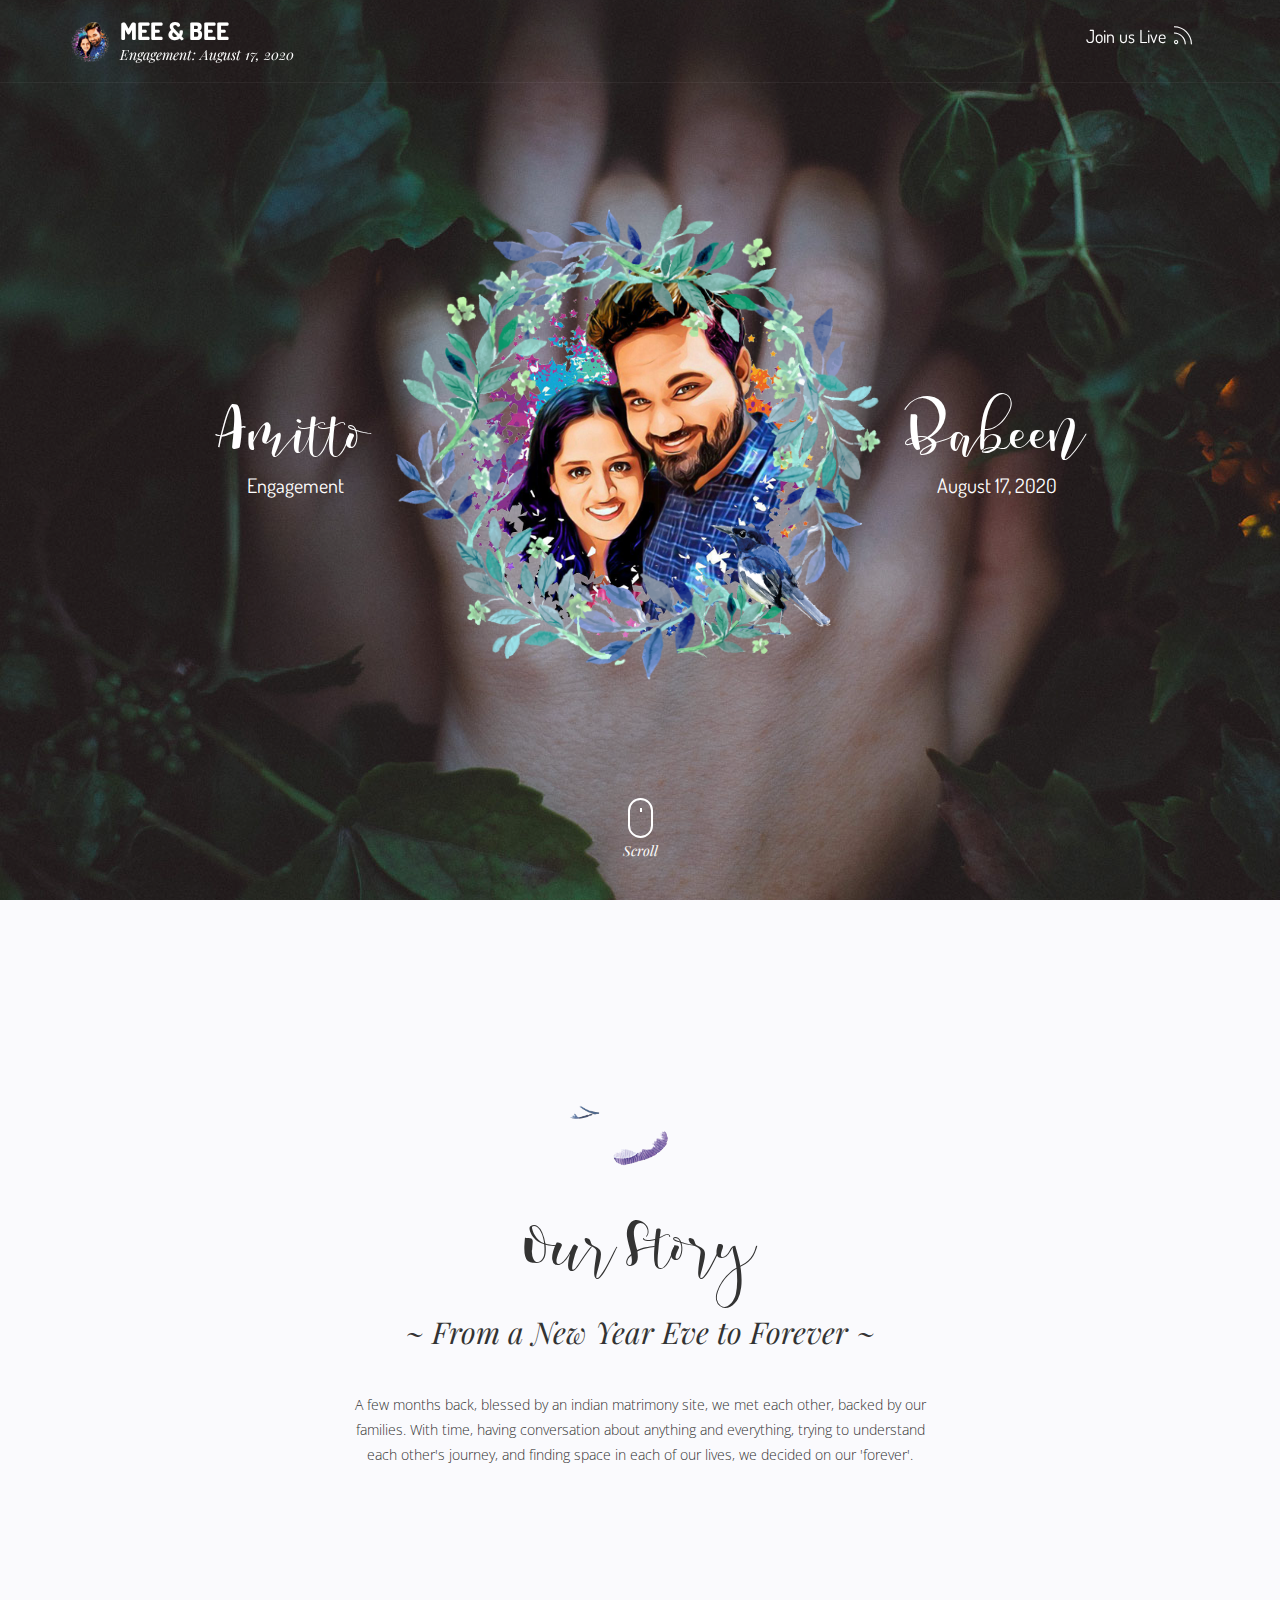
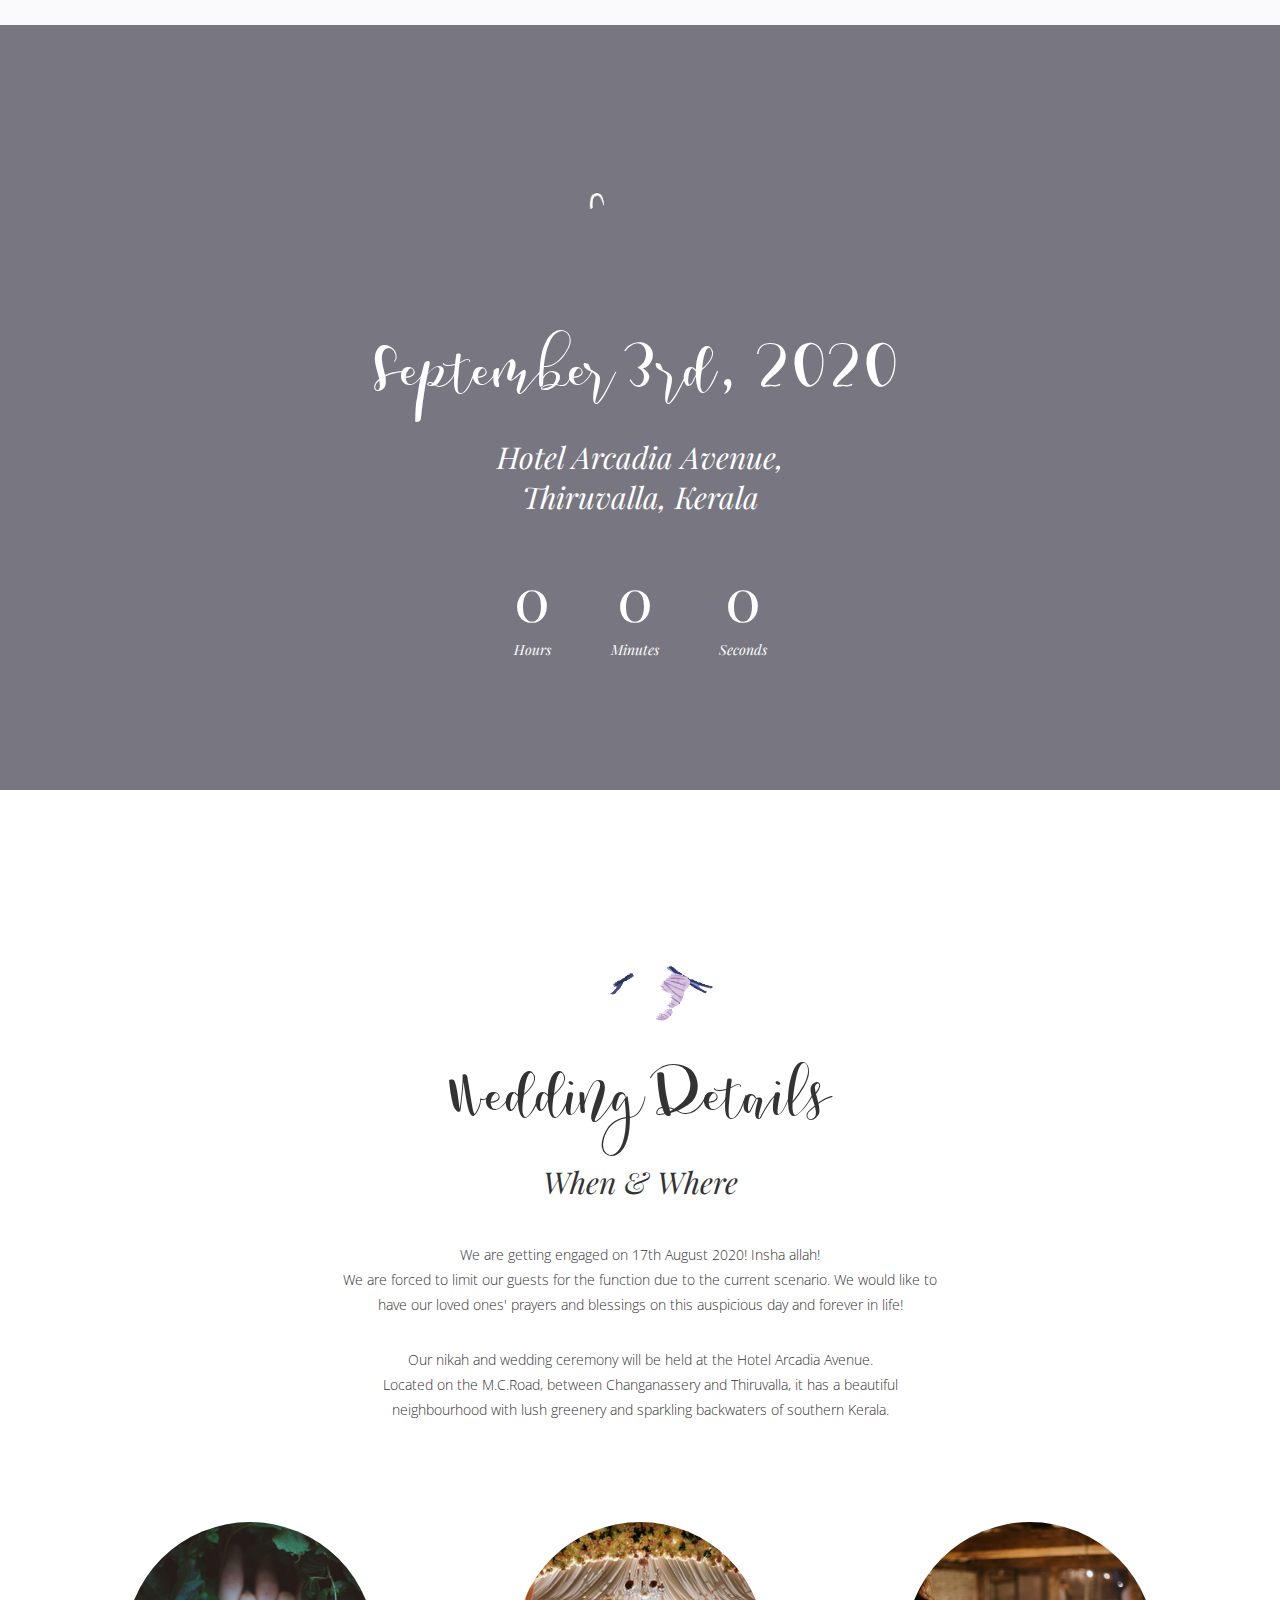
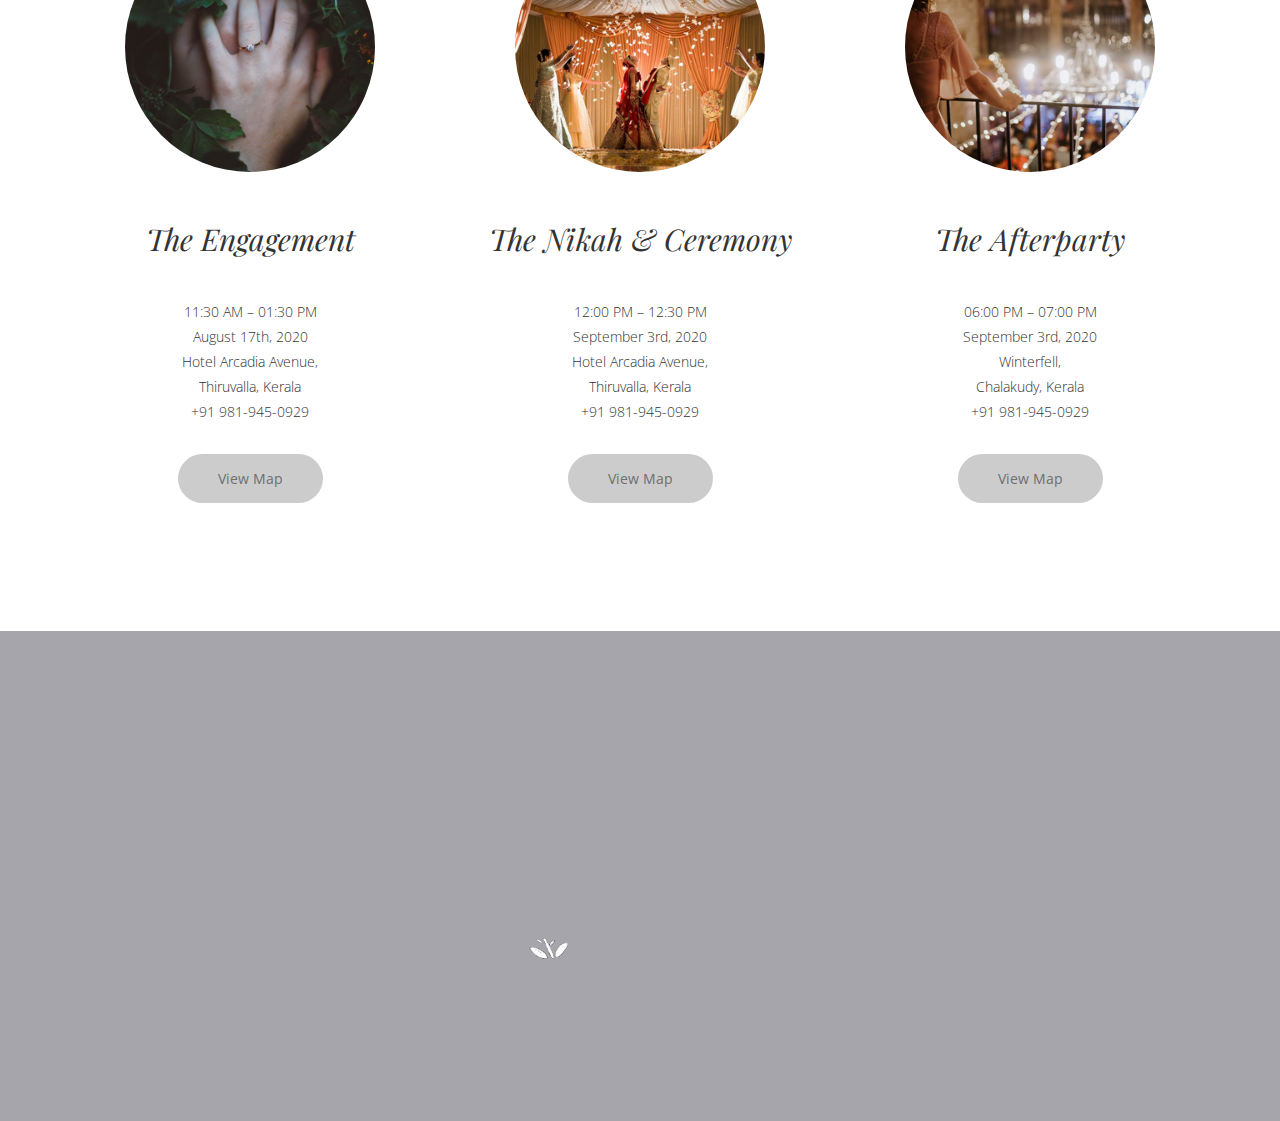
==== commit 07b02573: "Update index.html" ====
--- a/index.html
+++ b/index.html
@@ -182,7 +182,7 @@
                 <h2>Wedding Details</h2>
                 <h3 class="gla_subtitle">When & Where</h3>
 				<p>We are getting engaged on 17th August 2020! Insha allah!</br>
-				We are forced to limit our guests for both the functions due to the current scenario. We would like to have our loved ones' prayers and blessings on this auspicious day and forever in life!</p>
+				We are forced to limit our guests for the function due to the current scenario. We would like to have our loved ones' prayers and blessings on this auspicious day and forever in life!</p>
                 <p>Our nikah and wedding ceremony will be held at the Hotel Arcadia Avenue.</br>Located on the M.C.Road, between Changanassery and Thiruvalla, it has a beautiful neighbourhood with lush greenery and sparkling backwaters of southern Kerala.</p>
                 <div class="row text-center">
                     <div class="col-md-4 gla_round_block">
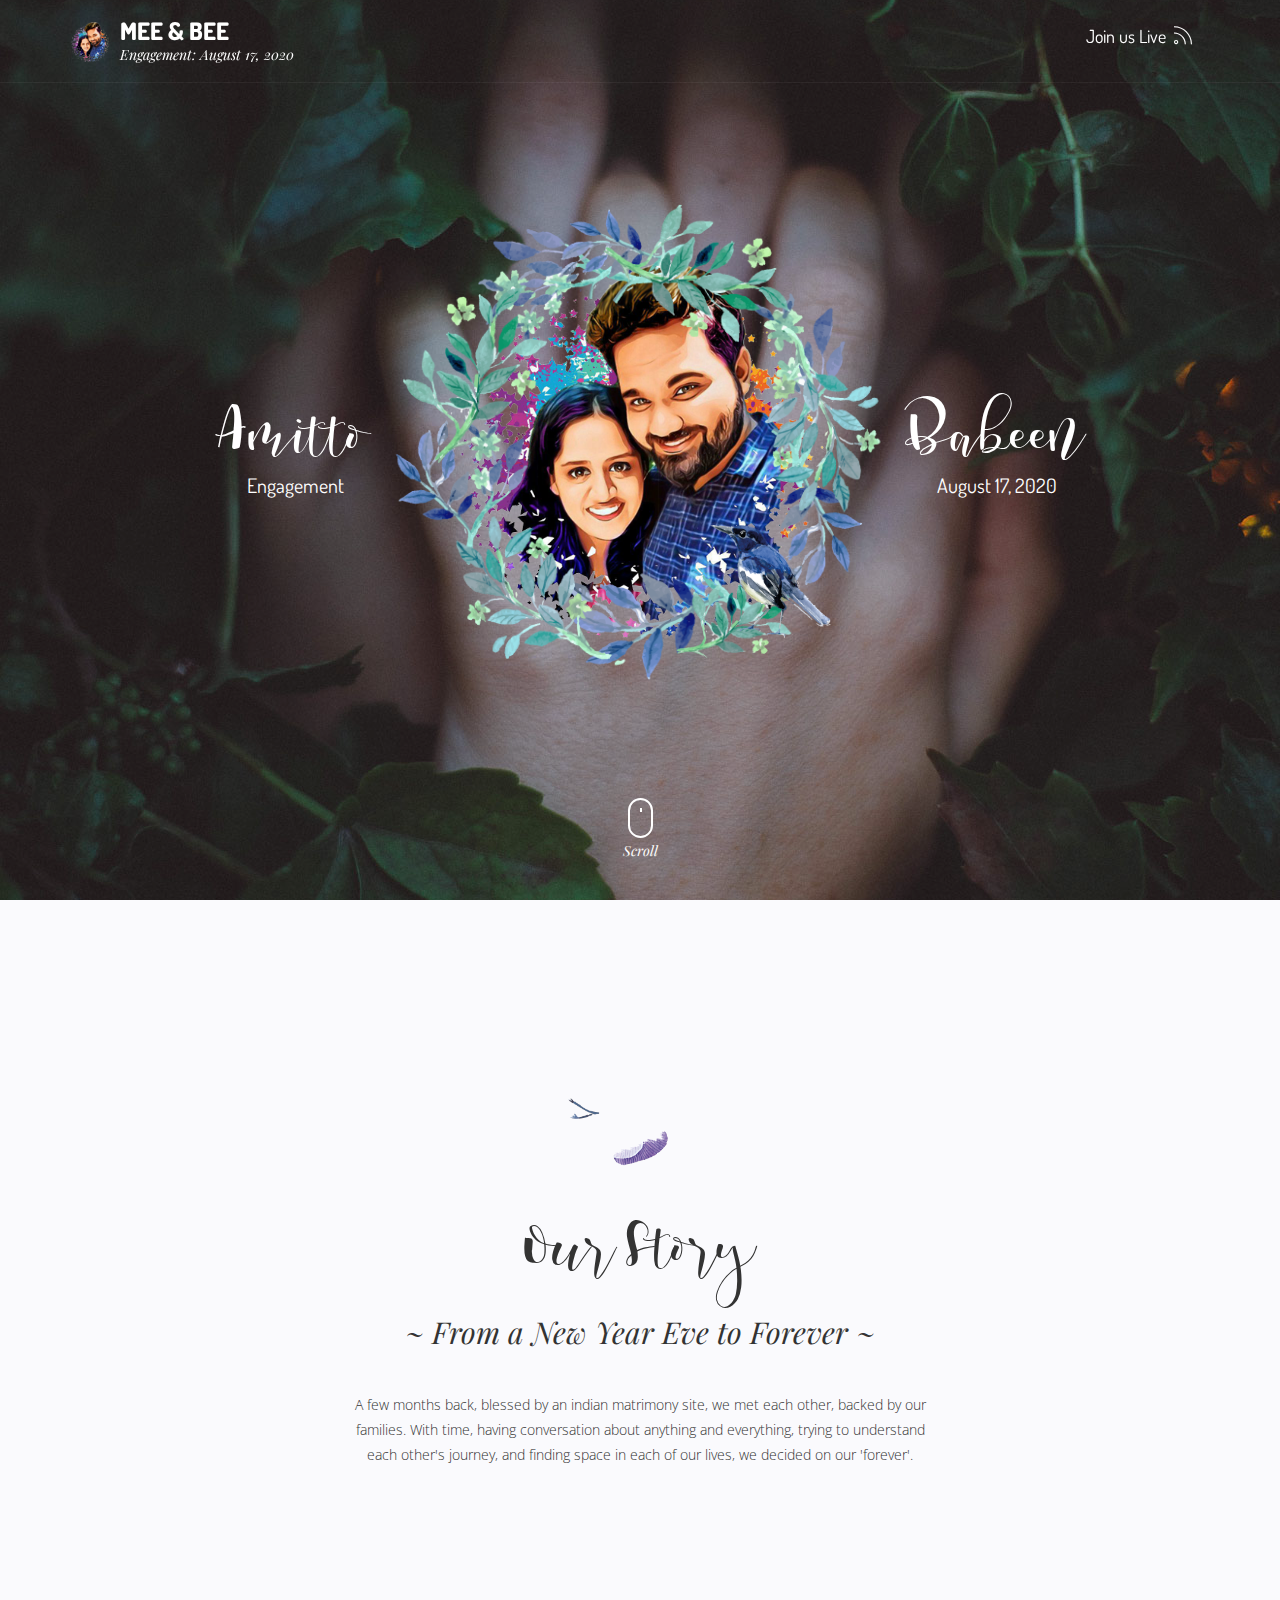
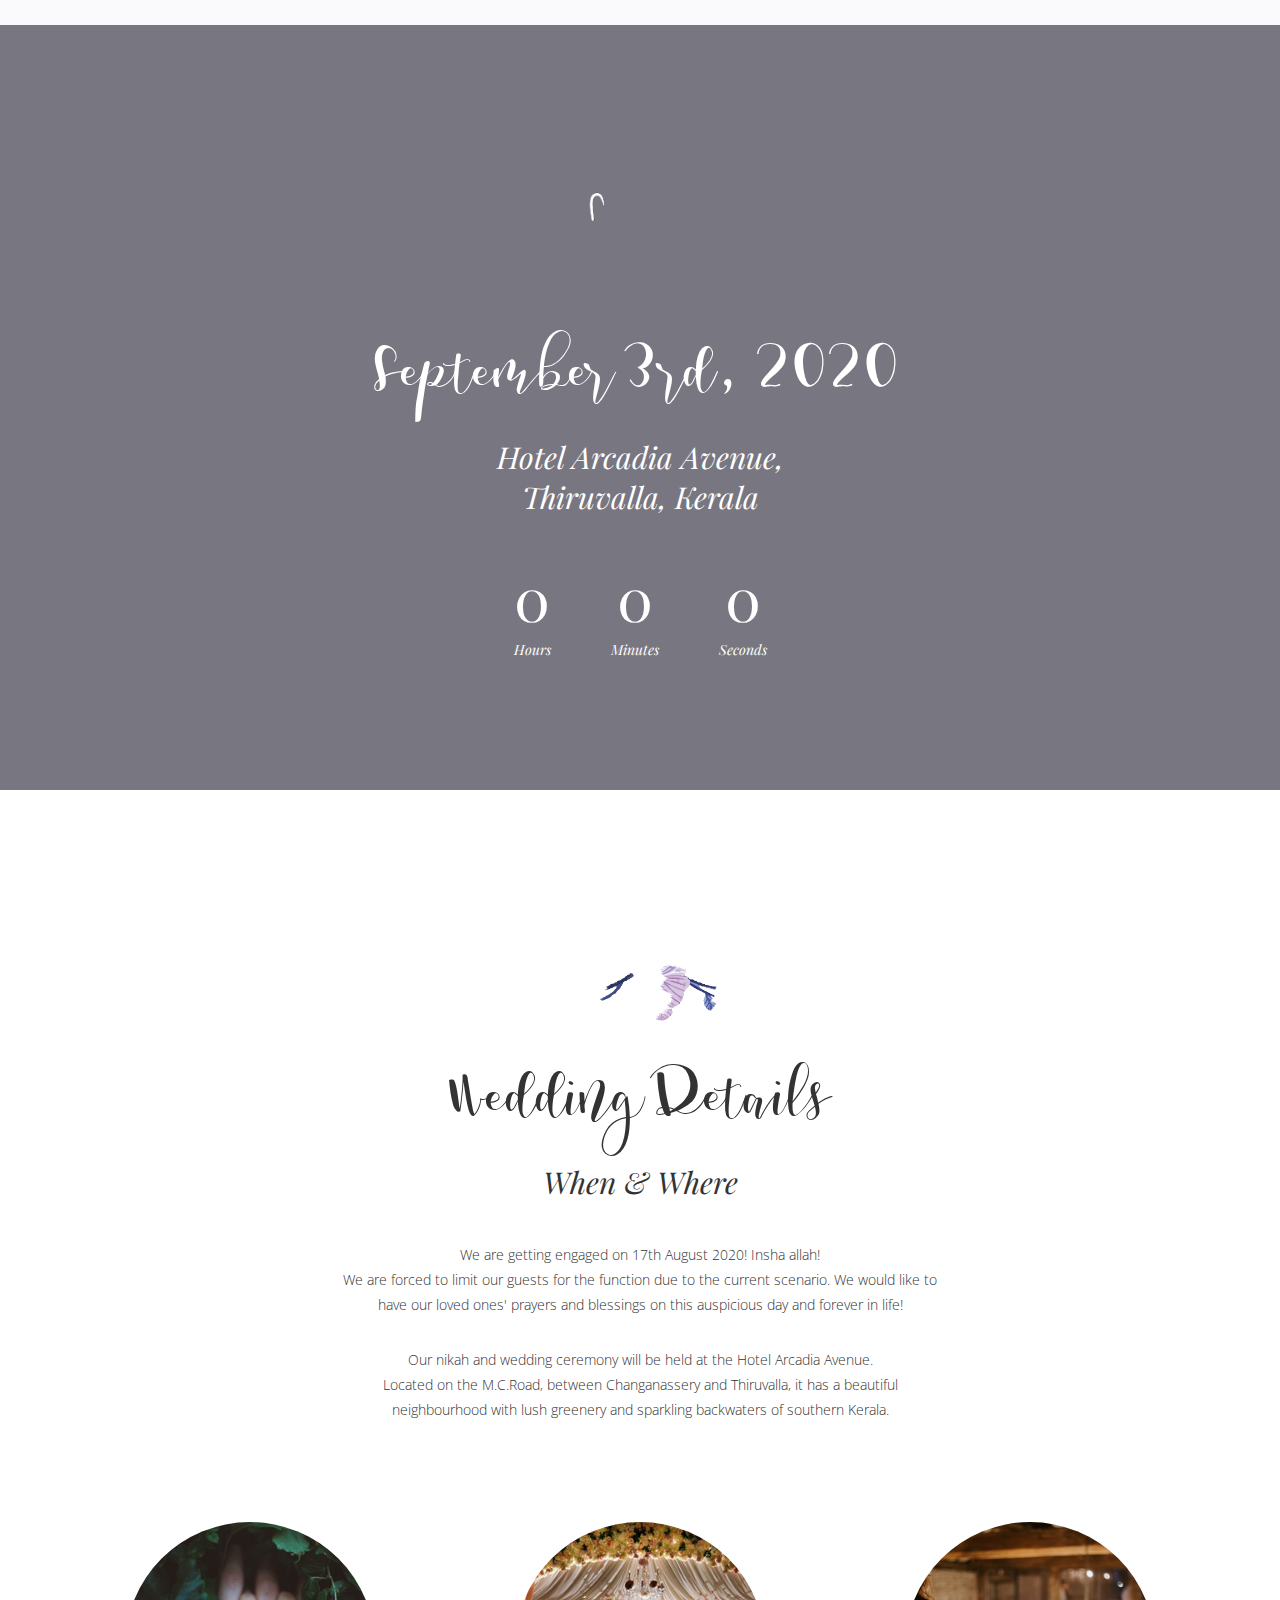
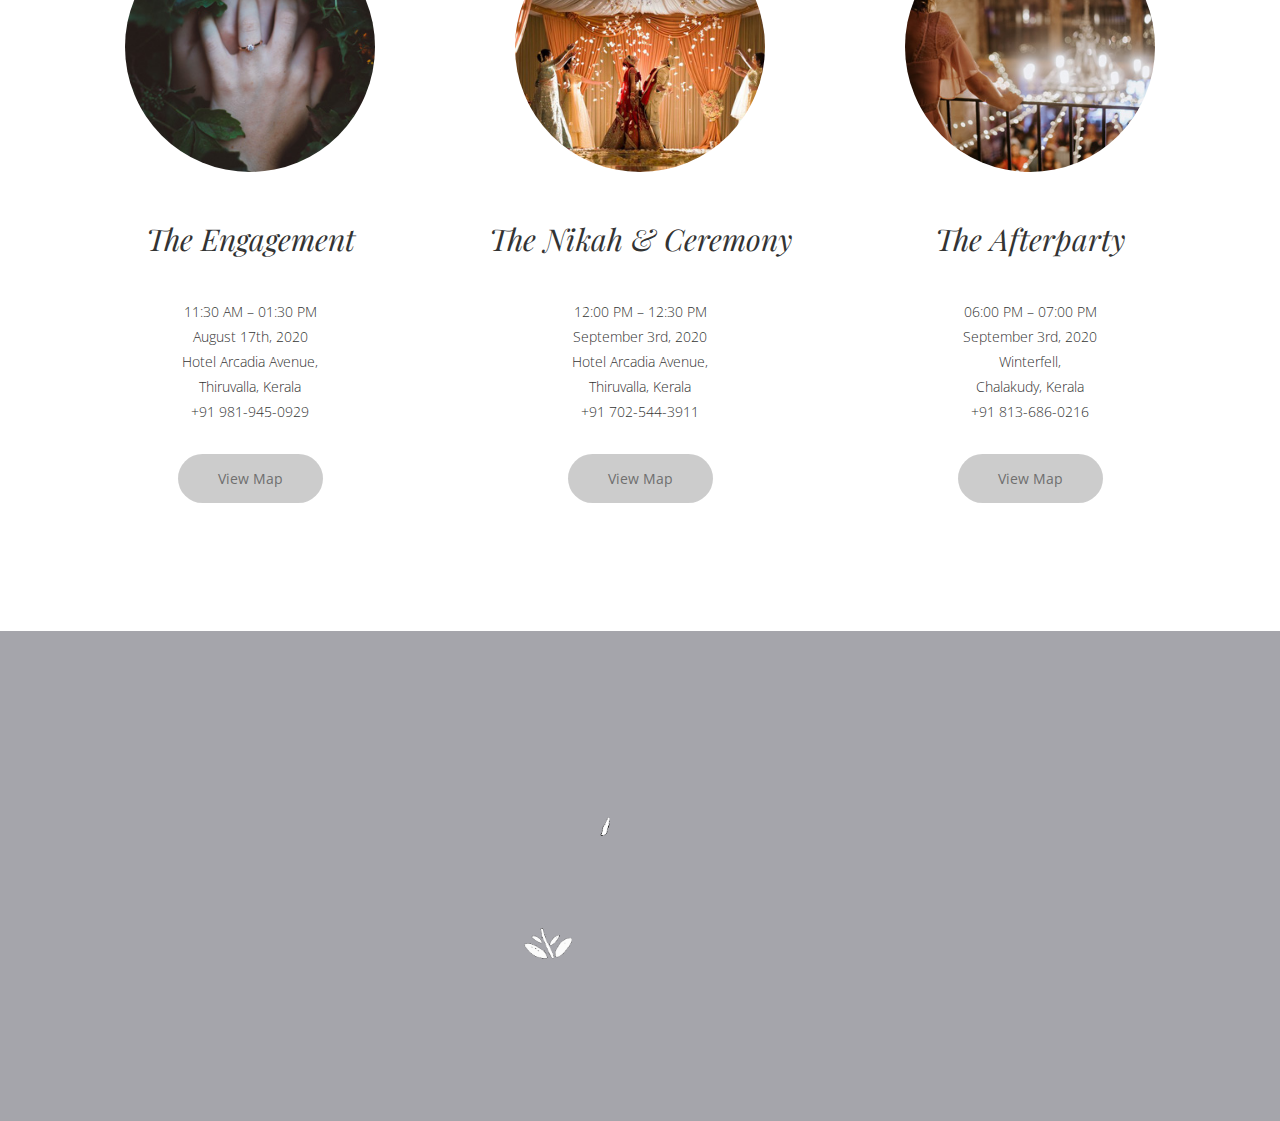
==== commit 83ea6bb6: "Update index.html" ====
--- a/index.html
+++ b/index.html
@@ -202,7 +202,7 @@
 						September 3rd, 2020<br>
                         Hotel Arcadia Avenue,<br>
                         Thiruvalla, Kerala<br>
-                        +91 981-945-0929</p>
+                        +91 702-544-3911</p>
                         <a href="https://g.page/ArcadiaAvenue?share" target="_blank" class="btn">View Map</a>
                     </div>
                     <div class="col-md-4 gla_round_block">
@@ -212,7 +212,7 @@
 						September 3rd, 2020<br>
                         Winterfell,<br>
                         Chalakudy, Kerala<br>
-                        +91 981-945-0929</p>
+                        +91 813-686-0216</p>
                         <a href="https://goo.gl/maps/WTzJuvcQMNoDTDah8" target="_blank" class="btn">View Map</a>
                     </div>
                 </div>
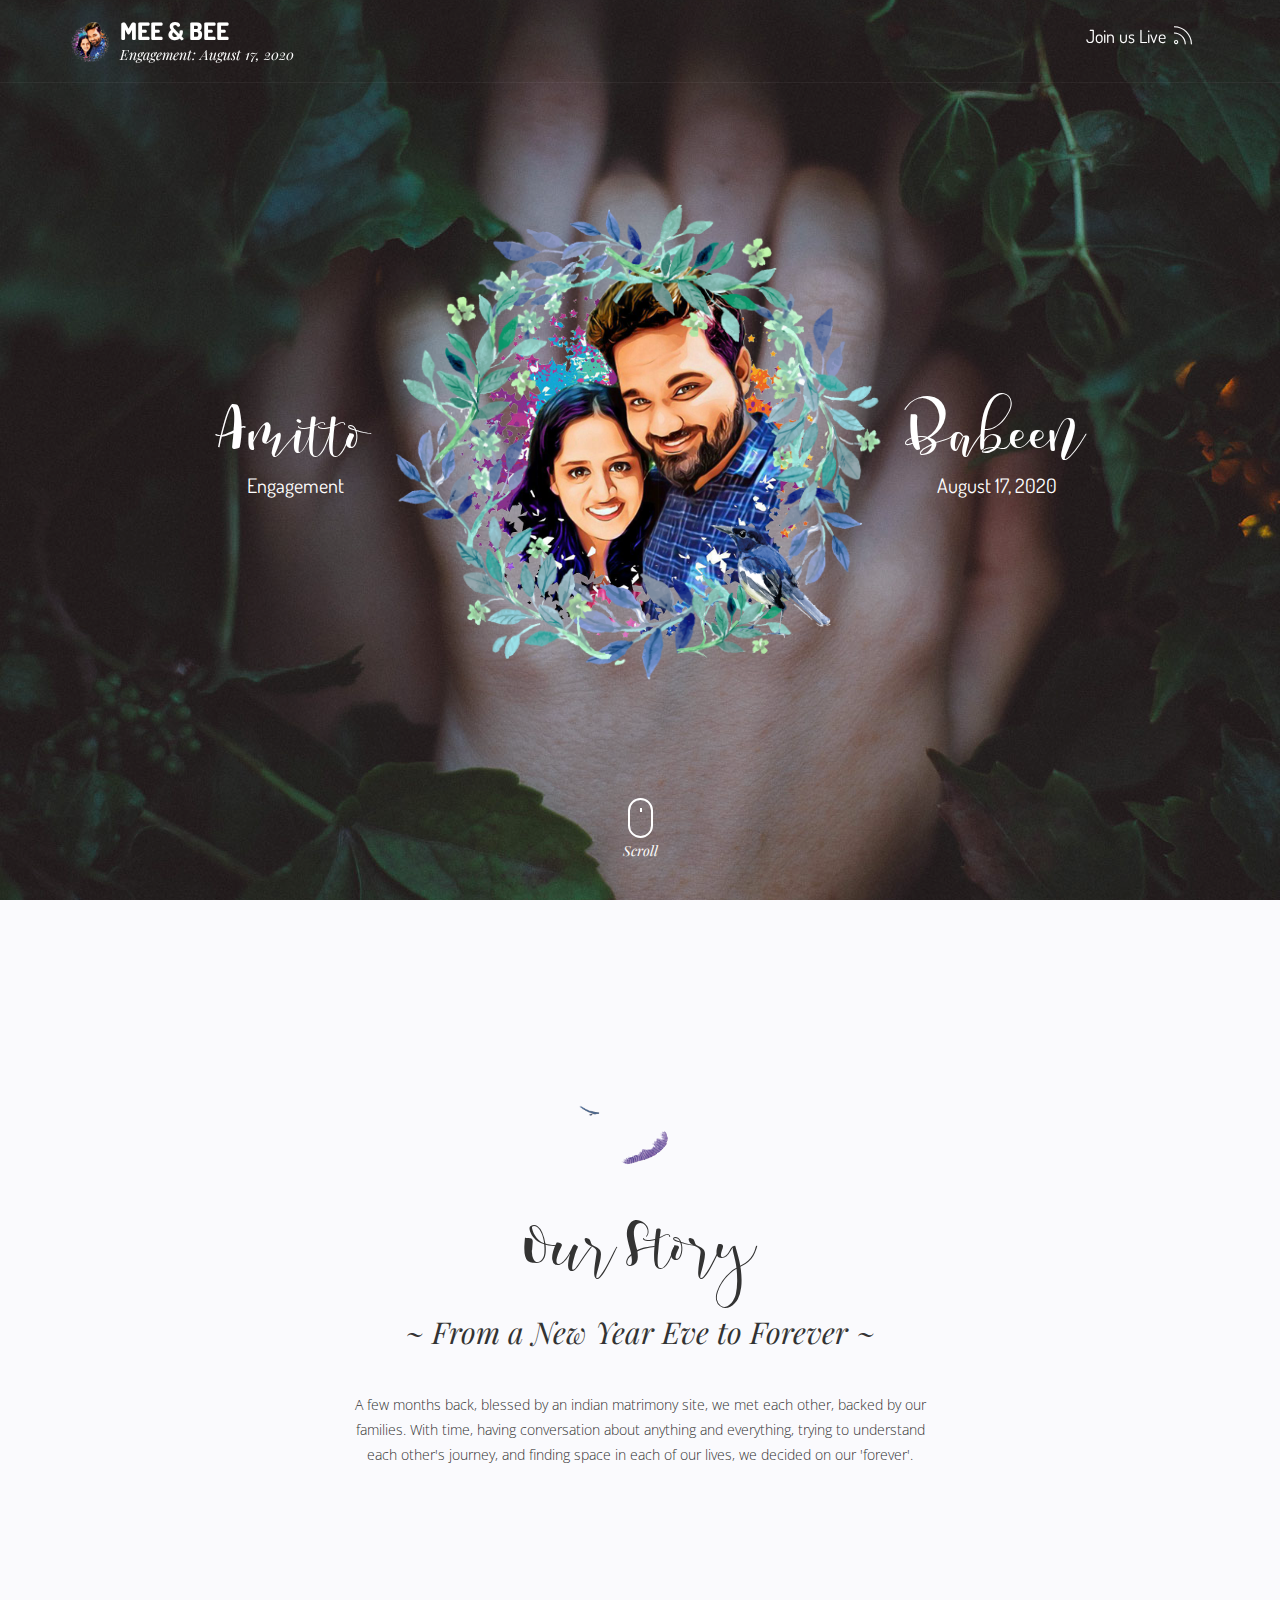
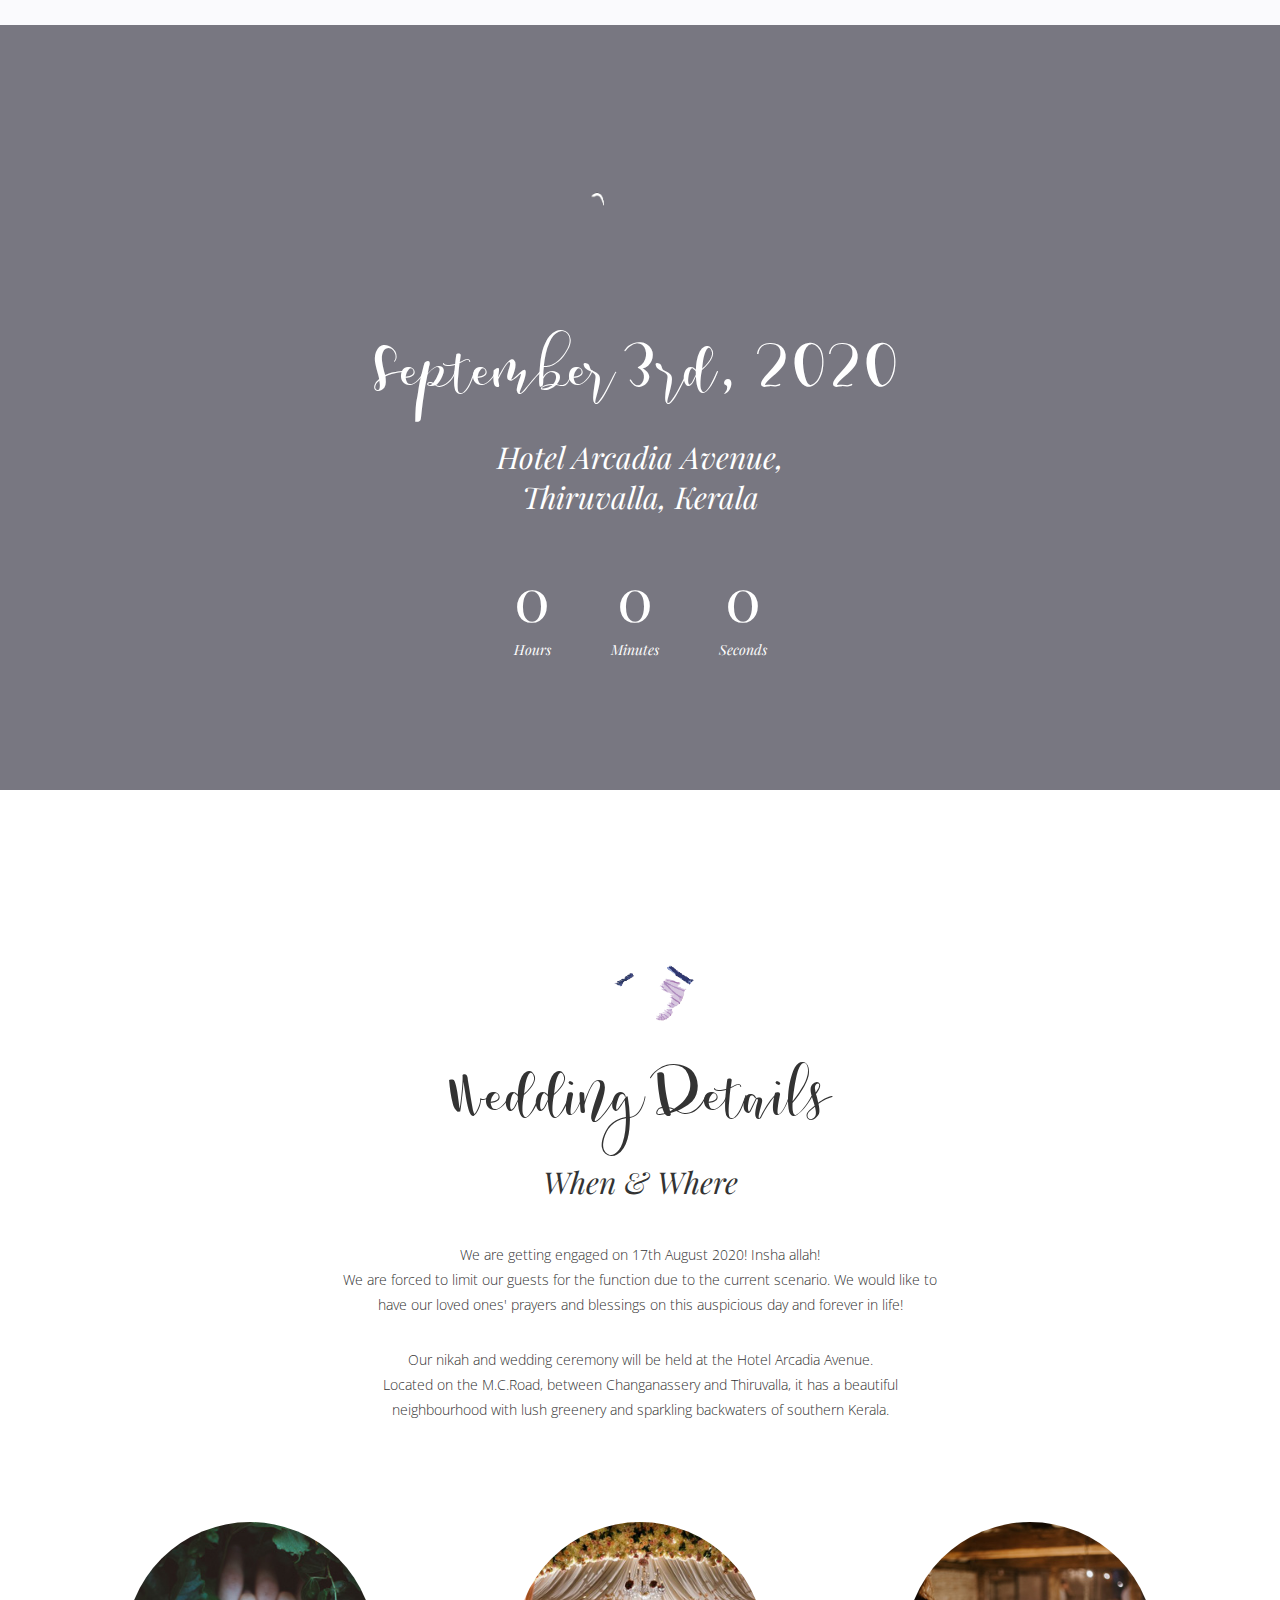
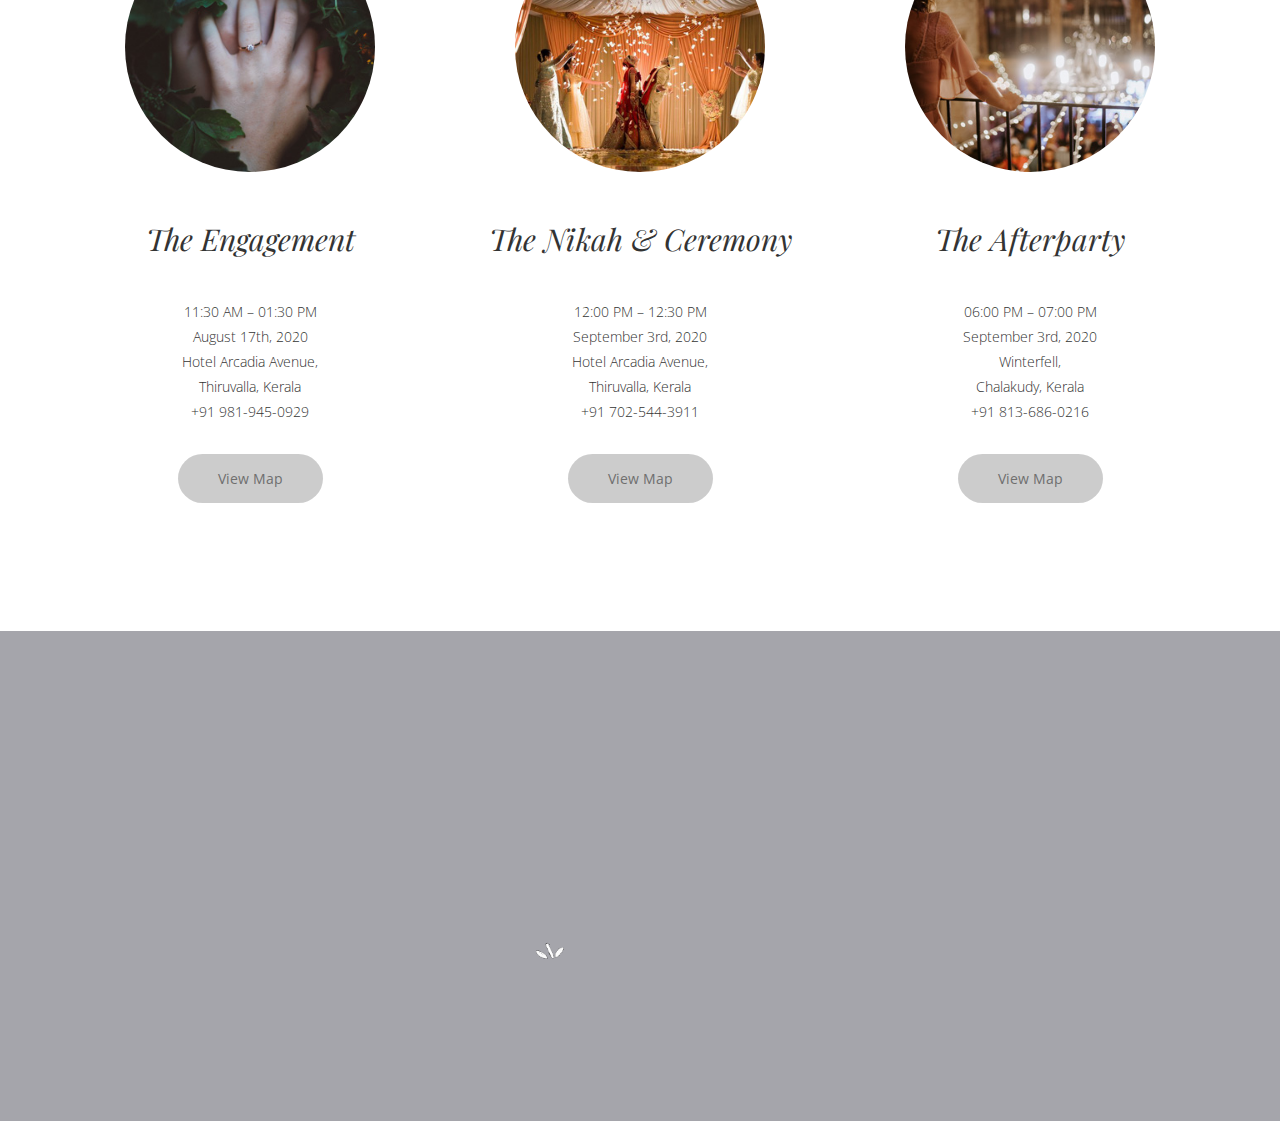
==== commit 79114b5c: "Update index.html" ====
--- a/index.html
+++ b/index.html
@@ -1,298 +1,298 @@
-﻿<!DOCTYPE html>
-<html lang="en">
-
-<meta http-equiv="content-type" content="text/html;charset=utf-8" />
-<head>
-<meta charset="utf-8">
-<meta name="viewport" content="width=device-width, initial-scale=1.0">
-<title>Mee-Bee</title>
-
-<meta property="og:title" content="Amitto-Babeen" />
-<meta property="og:description" content="We are getting engaged | 17-Aug-2020 | Thiruvalla" />
-<meta property="og:url" content="http://www.meebee.live" />
-<meta property="og:image" content="http://www.meebee.live/images/mee_bee_logo.png" />
-
-<!-- Favicon -->
-<link rel="icon" href="images/mee_bee_logo.png" type="image/x-icon">
-
-<!-- Library CSS -->
-<link href="css/glanz_library.css" rel="stylesheet">
-
-<!-- Icons CSS -->
-<link href="fonts/themify-icons.css" rel="stylesheet">
-
-<!-- Theme CSS -->
-<link href="css/glanz_style.css" rel="stylesheet">
-
-<!-- Google Fonts -->
-<link href="https://fonts.googleapis.com/css?family=Dosis:300,400,600,700%7COpen+Sans:300,400,700%7CPlayfair+Display:400,400i,700,700i" rel="stylesheet">
-
-<!-- Other Fonts -->
-<link href="fonts/marsha/stylesheet.css" rel="stylesheet">
-
-</head>
-
-
-<!-- Body -->
-<body class="gla_middle_titles">
-
-
-<!-- Page -->
-<div class="gla_page" id="gla_page">
-
-    
-    
-    <!-- To Top -->
-    <a href="#gla_page" class="gla_top ti ti-angle-up gla_go"></a>
-    
-    <!-- Header -->
-    <header>       
-
-        
-    
-        <nav class="gla_light_nav gla_transp_nav">
-
-            <div class="container">
-                
-                <div class="gla_logo_container clearfix">
-                    <img src="images/mee_bee_logo.png" alt="" class="gla_logo_rev">
-                    <div class="gla_logo_txt">
-                        <!-- Logo -->
-                        <a href="" class="gla_logo">Mee & Bee</a>
-                        
-                        <!-- Text Logo -->
-                        <div class="gla_logo_und">Engagement: August 17, 2020</div>
-                    </div>
-                </div>
-				
-				<div class="gla_default_menu meebee_live_icon">
-					<a href="">&nbsp;Join us Live&nbsp;</a>
-					<span class="ti-rss-alt"></span>
-				</div>
-
-                <!-- Menu -->
-                
-                <!-- Menu Content -->
-                
-                <!-- menu content end -->
-
-                <!-- Search Block -->
-
-                <!-- Search Block End -->
-
-                <!-- Top Menu -->
-                
-                <!-- Top Menu End -->
-
-
-               
-            </div>
-            <!-- container end -->
-        </nav>
-        
-    </header>
-    <!-- Header End -->
-
-
-    <!-- Slider -->
-    <!--<div class="gla_slider gla_image_bck  gla_wht_txt gla_fixed"  data-image="images/wedding/lauren_affonso/14400933225_3b844816c3_k.jpg" data-stellar-background-ratio="0.8">-->
-	<div class="gla_slider gla_image_bck  gla_wht_txt gla_fixed"  data-image="images/background/main-slider.jpg" data-stellar-background-ratio="0.8">
-
-        <!-- Over -->
-        <div class="gla_over" data-color="#1e1d2d" data-opacity="0.2"></div>
-
-
-        <div class="container">
-
-            
-            <!-- Slider Texts -->
-            <div class="gla_slide_txt gla_slide_center_middle text-center">
-                 <div class="gla_flower gla_flower2">
-                    <div class="gla_flower2_name_l">Amitto <b>Engagement</b></div>
-                    <div class="gla_flower2_name_r">Babeen <b>August 17, 2020</b></div>
-                    <img src="images/mee_bee_main.png" alt="">
-                </div>
-
-                
-            </div>
-            <!-- Slider Texts End -->
-        
-        </div>
-        <!-- container end -->
-
-        <!-- Slide Down -->
-        <a class="gla_scroll_down gla_go" href="#gla_content">
-            <b></b>
-            Scroll
-        </a>
-
-
-    </div>
-    <!-- Slider End -->
-
-    <!-- Content -->
-    <section id="gla_content" class="gla_content">
-
-
-       <!-- section -->
-        <section class="gla_section gla_image_bck" data-color="#fafafd">
-            
-
-            
-            <div class="container text-center">
-                <p><img src="images/animations/flower5.gif" data-bottom-top="@src:images/animations/flower5.gif; opacity:1" class="gla_animated_flower" height="150" alt=""></p>
-                <h2>Our Story</h2>
-                <h3 class="gla_subtitle">~ From a New Year Eve to Forever ~</h3>
-                <p>A few months back, blessed by an indian matrimony site, we met each other, backed by our families. With time, having conversation about anything and everything, trying to understand each other's journey, and finding space in each of our lives, we decided on our 'forever'.</p>
-
-               
-                
-            </div>
-            <!-- container end -->
-
-        </section>
-        <!-- section end -->
-
-
-        <!-- section -->
-        <section class="gla_section gla_image_bck gla_fixed gla_wht_txt" data-stellar-background-ratio="0.8" data-image="images/background/wedding-slider.jpg">
-            
-            <!-- Over -->
-            <div class="gla_over" data-color="#1e1d2d" data-opacity="0.6"></div>
-            
-            <div class="container text-center">
-                <p><img src="images/animations/savethedate_wh.gif" data-bottom-top="@src:images/animations/savethedate_wh.gif" height="150" alt=""></p>
-                <h2>September 3rd, 2020</h2>
-                <h3 class="gla_subtitle">Hotel Arcadia Avenue, <br>Thiruvalla, Kerala</h3>
-                <div class="gla_countdown" data-year="2020" data-month="09" data-day="03"></div>
-                
-            </div>
-            <!-- container end -->
-
-        </section>
-        <!-- section end -->
-
-
-        <!-- section -->
-        <section class="gla_section">
-            
-            
-            <div class="container text-center">
-                <p><img src="images/animations/flower6.gif" data-bottom-top="@src:images/animations/flower6.gif; opacity:1" class="gla_animated_flower" height="110" alt=""></p>
-                <h2>Wedding Details</h2>
-                <h3 class="gla_subtitle">When & Where</h3>
-				<p>We are getting engaged on 17th August 2020! Insha allah!</br>
-				We are forced to limit our guests for the function due to the current scenario. We would like to have our loved ones' prayers and blessings on this auspicious day and forever in life!</p>
-                <p>Our nikah and wedding ceremony will be held at the Hotel Arcadia Avenue.</br>Located on the M.C.Road, between Changanassery and Thiruvalla, it has a beautiful neighbourhood with lush greenery and sparkling backwaters of southern Kerala.</p>
-                <div class="row text-center">
-                    <div class="col-md-4 gla_round_block">
-                        <div class="gla_round_im gla_image_bck" data-image="images/background/card-engagement.jpg"></div>
-                        <h3>The Engagement</h3>
-                        <p>11:30 AM – 01:30 PM<br>
-						August 17th, 2020<br>
-                        Hotel Arcadia Avenue,<br>
-                        Thiruvalla, Kerala<br>
-                        +91 981-945-0929</p>
-                        <a href="https://g.page/ArcadiaAvenue?share" target="_blank" class="btn">View Map</a>
-                    </div>
-                    <div class="col-md-4 gla_round_block">
-                        <div class="gla_round_im gla_image_bck" data-image="images/background/card-wedding-ceremony.jpg"></div>
-                        <h3>The Nikah & Ceremony</h3>
-                        <p>12:00 PM – 12:30 PM<br>
-						September 3rd, 2020<br>
-                        Hotel Arcadia Avenue,<br>
-                        Thiruvalla, Kerala<br>
-                        +91 702-544-3911</p>
-                        <a href="https://g.page/ArcadiaAvenue?share" target="_blank" class="btn">View Map</a>
-                    </div>
-                    <div class="col-md-4 gla_round_block">
-                        <div class="gla_round_im gla_image_bck" data-image="images/background/card-after-party.jpg"></div>
-                        <h3>The Afterparty</h3>
-                        <p>06:00 PM – 07:00 PM<br>
-						September 3rd, 2020<br>
-                        Winterfell,<br>
-                        Chalakudy, Kerala<br>
-                        +91 813-686-0216</p>
-                        <a href="https://goo.gl/maps/WTzJuvcQMNoDTDah8" target="_blank" class="btn">View Map</a>
-                    </div>
-                </div>
-
-                
-            </div>
-            <!-- container end -->
-
-        </section>
-        <!-- section end -->
-
-
-        <!-- section -->
-        
-        <!-- section end -->
-
-
-        <!-- section -->
-        
-        <!-- section end -->
-
-
-        <!-- section -->
-       
-        <!-- section end -->
-
-
-        <!-- section -->
-        
-		<!-- section end -->
-
-
-
-        
-
-        
-
-        <!-- section -->
-        <section class="gla_section gla_image_bck gla_fixed gla_wht_txt" data-stellar-background-ratio="0.8" data-image="images/background/thank-you.jpg">
-            
-            <!-- Over -->
-            <div class="gla_over" data-color="#1e1d2d" data-opacity="0.4"></div>
-            
-            <div class="container text-center">
-                <p><img src="images/animations/thnyou_wh.gif" alt="" height="200" data-bottom-top="@src:images/animations/thnyou_wh.gif"></p>
-
-                
-                
-            </div>
-            <!-- container end -->
-
-        </section>
-        <!-- section end -->
-
-    
-
-            
-        
-
-    </section>
-    <!-- Content End -->
-    
-
-    
-
-</div>
-<!-- Page End -->
-
-
-
-<!-- JQuery -->
-<script src="js/jquery-1.12.4.min.js"></script> 
-<!-- Library JS -->
-<script src="js/glanz_library.js"></script> 
-
-<!-- Theme JS -->
-<script src="js/glanz_script.js"></script>
-
-
-</body>
-
-<!-- Mirrored from glanz.starkethemes.com/html/01_02_home_pink_flowers.html by HTTrack Website Copier/3.x [XR&CO'2014], Sun, 16 Aug 2020 05:18:00 GMT -->
-</html>
+﻿<!DOCTYPE html>
+<html lang="en">
+
+<meta http-equiv="content-type" content="text/html;charset=utf-8" />
+<head>
+<meta charset="utf-8">
+<meta name="viewport" content="width=device-width, initial-scale=1.0">
+<title>Mee-Bee</title>
+
+<meta property="og:title" content="Amitto & Babeen" />
+<meta property="og:description" content="We are getting engaged | 17-Aug-2020 | Thiruvalla" />
+<meta property="og:url" content="http://www.meebee.live" />
+<meta property="og:image" content="http://www.meebee.live/images/mee_bee_logo.png" />
+
+<!-- Favicon -->
+<link rel="icon" href="images/mee_bee_logo.png" type="image/x-icon">
+
+<!-- Library CSS -->
+<link href="css/glanz_library.css" rel="stylesheet">
+
+<!-- Icons CSS -->
+<link href="fonts/themify-icons.css" rel="stylesheet">
+
+<!-- Theme CSS -->
+<link href="css/glanz_style.css" rel="stylesheet">
+
+<!-- Google Fonts -->
+<link href="https://fonts.googleapis.com/css?family=Dosis:300,400,600,700%7COpen+Sans:300,400,700%7CPlayfair+Display:400,400i,700,700i" rel="stylesheet">
+
+<!-- Other Fonts -->
+<link href="fonts/marsha/stylesheet.css" rel="stylesheet">
+
+</head>
+
+
+<!-- Body -->
+<body class="gla_middle_titles">
+
+
+<!-- Page -->
+<div class="gla_page" id="gla_page">
+
+    
+    
+    <!-- To Top -->
+    <a href="#gla_page" class="gla_top ti ti-angle-up gla_go"></a>
+    
+    <!-- Header -->
+    <header>       
+
+        
+    
+        <nav class="gla_light_nav gla_transp_nav">
+
+            <div class="container">
+                
+                <div class="gla_logo_container clearfix">
+                    <img src="images/mee_bee_logo.png" alt="" class="gla_logo_rev">
+                    <div class="gla_logo_txt">
+                        <!-- Logo -->
+                        <a href="" class="gla_logo">Mee & Bee</a>
+                        
+                        <!-- Text Logo -->
+                        <div class="gla_logo_und">Engagement: August 17, 2020</div>
+                    </div>
+                </div>
+				
+				<div class="gla_default_menu meebee_live_icon">
+					<a href="engagement.html" target="" >&nbsp;Join us Live&nbsp;</a>
+					<span class="ti-rss-alt"></span>
+				</div>
+
+                <!-- Menu -->
+                
+                <!-- Menu Content -->
+                
+                <!-- menu content end -->
+
+                <!-- Search Block -->
+
+                <!-- Search Block End -->
+
+                <!-- Top Menu -->
+                
+                <!-- Top Menu End -->
+
+
+               
+            </div>
+            <!-- container end -->
+        </nav>
+        
+    </header>
+    <!-- Header End -->
+
+
+    <!-- Slider -->
+    <!--<div class="gla_slider gla_image_bck  gla_wht_txt gla_fixed"  data-image="images/wedding/lauren_affonso/14400933225_3b844816c3_k.jpg" data-stellar-background-ratio="0.8">-->
+	<div class="gla_slider gla_image_bck  gla_wht_txt gla_fixed"  data-image="images/background/main-slider.jpg" data-stellar-background-ratio="0.8">
+
+        <!-- Over -->
+        <div class="gla_over" data-color="#1e1d2d" data-opacity="0.2"></div>
+
+
+        <div class="container">
+
+            
+            <!-- Slider Texts -->
+            <div class="gla_slide_txt gla_slide_center_middle text-center">
+                 <div class="gla_flower gla_flower2">
+                    <div class="gla_flower2_name_l">Amitto <b>Engagement</b></div>
+                    <div class="gla_flower2_name_r">Babeen <b>August 17, 2020</b></div>
+                    <img src="images/mee_bee_main.png" alt="">
+                </div>
+
+                
+            </div>
+            <!-- Slider Texts End -->
+        
+        </div>
+        <!-- container end -->
+
+        <!-- Slide Down -->
+        <a class="gla_scroll_down gla_go" href="#gla_content">
+            <b></b>
+            Scroll
+        </a>
+
+
+    </div>
+    <!-- Slider End -->
+
+    <!-- Content -->
+    <section id="gla_content" class="gla_content">
+
+
+       <!-- section -->
+        <section class="gla_section gla_image_bck" data-color="#fafafd">
+            
+
+            
+            <div class="container text-center">
+                <p><img src="images/animations/flower5.gif" data-bottom-top="@src:images/animations/flower5.gif; opacity:1" class="gla_animated_flower" height="150" alt=""></p>
+                <h2>Our Story</h2>
+                <h3 class="gla_subtitle">~ From a New Year Eve to Forever ~</h3>
+                <p>A few months back, blessed by an indian matrimony site, we met each other, backed by our families. With time, having conversation about anything and everything, trying to understand each other's journey, and finding space in each of our lives, we decided on our 'forever'.</p>
+
+               
+                
+            </div>
+            <!-- container end -->
+
+        </section>
+        <!-- section end -->
+
+
+        <!-- section -->
+        <section class="gla_section gla_image_bck gla_fixed gla_wht_txt" data-stellar-background-ratio="0.8" data-image="images/background/wedding-slider.jpg">
+            
+            <!-- Over -->
+            <div class="gla_over" data-color="#1e1d2d" data-opacity="0.6"></div>
+            
+            <div class="container text-center">
+                <p><img src="images/animations/savethedate_wh.gif" data-bottom-top="@src:images/animations/savethedate_wh.gif" height="150" alt=""></p>
+                <h2>September 3rd, 2020</h2>
+                <h3 class="gla_subtitle">Hotel Arcadia Avenue, <br>Thiruvalla, Kerala</h3>
+                <div class="gla_countdown" data-year="2020" data-month="09" data-day="03"></div>
+                
+            </div>
+            <!-- container end -->
+
+        </section>
+        <!-- section end -->
+
+
+        <!-- section -->
+        <section class="gla_section">
+            
+            
+            <div class="container text-center">
+                <p><img src="images/animations/flower6.gif" data-bottom-top="@src:images/animations/flower6.gif; opacity:1" class="gla_animated_flower" height="110" alt=""></p>
+                <h2>Wedding Details</h2>
+                <h3 class="gla_subtitle">When & Where</h3>
+				<p>We are getting engaged on 17th August 2020! Insha allah!</br>
+				We are forced to limit our guests for the function due to the current scenario. We would like to have our loved ones' prayers and blessings on this auspicious day and forever in life!</p>
+                <p>Our nikah and wedding ceremony will be held at the Hotel Arcadia Avenue.</br>Located on the M.C.Road, between Changanassery and Thiruvalla, it has a beautiful neighbourhood with lush greenery and sparkling backwaters of southern Kerala.</p>
+                <div class="row text-center">
+                    <div class="col-md-4 gla_round_block">
+                        <div class="gla_round_im gla_image_bck" data-image="images/background/card-engagement.jpg"></div>
+                        <h3>The Engagement</h3>
+                        <p>11:30 AM – 01:30 PM<br>
+						August 17th, 2020<br>
+                        Hotel Arcadia Avenue,<br>
+                        Thiruvalla, Kerala<br>
+                        +91 981-945-0929</p>
+                        <a href="https://g.page/ArcadiaAvenue?share" target="_blank" class="btn">View Map</a>
+                    </div>
+                    <div class="col-md-4 gla_round_block">
+                        <div class="gla_round_im gla_image_bck" data-image="images/background/card-wedding-ceremony.jpg"></div>
+                        <h3>The Nikah & Ceremony</h3>
+                        <p>12:00 PM – 12:30 PM<br>
+						September 3rd, 2020<br>
+                        Hotel Arcadia Avenue,<br>
+                        Thiruvalla, Kerala<br>
+                        +91 702-544-3911</p>
+                        <a href="https://g.page/ArcadiaAvenue?share" target="_blank" class="btn">View Map</a>
+                    </div>
+                    <div class="col-md-4 gla_round_block">
+                        <div class="gla_round_im gla_image_bck" data-image="images/background/card-after-party.jpg"></div>
+                        <h3>The Afterparty</h3>
+                        <p>06:00 PM – 07:00 PM<br>
+						September 3rd, 2020<br>
+                        Winterfell,<br>
+                        Chalakudy, Kerala<br>
+                        +91 813-686-0216</p>
+                        <a href="https://goo.gl/maps/WTzJuvcQMNoDTDah8" target="_blank" class="btn">View Map</a>
+                    </div>
+                </div>
+
+                
+            </div>
+            <!-- container end -->
+
+        </section>
+        <!-- section end -->
+
+
+        <!-- section -->
+        
+        <!-- section end -->
+
+
+        <!-- section -->
+        
+        <!-- section end -->
+
+
+        <!-- section -->
+       
+        <!-- section end -->
+
+
+        <!-- section -->
+        
+		<!-- section end -->
+
+
+
+        
+
+        
+
+        <!-- section -->
+        <section class="gla_section gla_image_bck gla_fixed gla_wht_txt" data-stellar-background-ratio="0.8" data-image="images/background/thank-you.jpg">
+            
+            <!-- Over -->
+            <div class="gla_over" data-color="#1e1d2d" data-opacity="0.4"></div>
+            
+            <div class="container text-center">
+                <p><img src="images/animations/thnyou_wh.gif" alt="" height="200" data-bottom-top="@src:images/animations/thnyou_wh.gif"></p>
+
+                
+                
+            </div>
+            <!-- container end -->
+
+        </section>
+        <!-- section end -->
+
+    
+
+            
+        
+
+    </section>
+    <!-- Content End -->
+    
+
+    
+
+</div>
+<!-- Page End -->
+
+
+
+<!-- JQuery -->
+<script src="js/jquery-1.12.4.min.js"></script> 
+<!-- Library JS -->
+<script src="js/glanz_library.js"></script> 
+
+<!-- Theme JS -->
+<script src="js/glanz_script.js"></script>
+
+
+</body>
+
+<!-- Mirrored from glanz.starkethemes.com/html/01_02_home_pink_flowers.html by HTTrack Website Copier/3.x [XR&CO'2014], Sun, 16 Aug 2020 05:18:00 GMT -->
+</html>
--- a/css/glanz_style.css
+++ b/css/glanz_style.css
@@ -1,6280 +1,6310 @@
-/* TABLE OF CONTENT
-======================================
-01. Main Styles
-	01.1 White Text
-	01.2 Titles
-02. Bootstrap
-	02.1 Align Center
-	02.2 Tabs
-	02.3.Buttons
-	02.4 Labels
-	02.5 Alerts
-	02.6 Lightbox
-	02.7 Pagination
-	02.8 Progress Bars
-03. Sidebars
-	03.1 Content
-	03.2 Main Sidebar
-	03.3 Section
-04. Header
-	04.1 Logo Animation
-	04.2 Logo Img
-	04.3 Tranparency Menu
-	04.4 Full Width Submenu
-	04.5 Horizontal Menu
-	04.6 Language Menu
-	04.7 Mobile Menu
-	04.8 Header Animation
-	04.9 Passpartu
-05. Slider
-	05.1 Slider Text
-	05.2 Slider Aligns
-	05.3 Scroll Down
-06. Shortcodes
-	06.1 Icon Boxes
-	06.2 Animation Blocks
-		06.2.01 Iphone Animations
-		06.2.02 Macbook Animation
-	06.3 Browsers Images
-	06.4 Team
-	06.5 Sliders
-	06.6 News Block
-	06.7 Around Block
-	06.8 Price
-	06.9 Services Block
-07. Footer
-	07.1 To Top
-	07.2 Map
-08. Inside Pages
-	08.1 Portfolio
-	08.2 Pages Title
-	08.3 Breadcrumbs
-	08.4 Demos
-	08.5 One Page Nav
-	08.6 Blog
-	08.7 Widgets
-	08.8 Comments
-	08.9 Masonry
-	08.10 Projects
-	08.11 Shop
-	08.12 Tags
-	08.13 Related Products
-	08.14 Checkout
-	08.15 Cart
-	08.16 Single Products
-	08.17 Restaurant
-09. Mobile, Tablet
-	09.1 Mobile
-	09.2 Tablet
-======================================
-*/
-
-
-/*===============================================*/
-/* 01. Main Styles                               */
-/*===============================================*/
-
-body {
-  color: #333;
-  font:300 14px/25px Open Sans, Arial,sans-serif;
-	margin:0;
-	padding:0;
-	min-height:100%;
-	background-color: #fff;
-	height: 100%;
-}
-.gla_noheader {
-	height: 5px;
-}
-.body_no_height {
-	height: auto;
-}
-.tablet .gla_fixed,
-.mobile .gla_fixed {
-	background-attachment:scroll!important;
-}
-
-.gla_repeat {
-	-webkit-background-size: 50%!important;
-	background-size: 50%!important;
-}
-.body_no_height .gla_slider {
-	height: 700px;
-	height: 100vh;
-}
-ol, ul {
-	margin-bottom: 30px;
-}
-a, a:hover, a:focus, a:active {
-	color: #6f6f6f
-}
-html {
-	min-height:100%;
-	height:100%
-}
-.clear {
-	clear: both;
-}
-.gla_page {
-	min-height:100%;
-	position:relative;
-	height:100%;	
-	left: 0;
-}
-.gla_large_text {
-	font: 400 18px/30px Dosis, Arial;
-}
-.gla_over {
-	width: 100%;
-	height: 100%;
-	top: 0;
-	left: 0;
-	position: absolute;
-	z-index: 1
-}
-.gla_image_bck {
-	-webkit-background-size: cover;
-	background-size: cover;
-	background-position: center;
-}
-.gla_top_menu_mobile_link {
-	display: none;
-}
-
-/*01.1 White Text*/
-.gla_wht_txt {
-	color: #fff;
-}
-	.gla_wht_txt h2:after {
-	}
-	.text-center .gla_wht_txt h3 {
-		max-width: 40%;
-		margin-left: auto;
-		margin-right: auto;
-	}
-	footer.gla_wht_txt h3 {
-		max-width: 100% ;
-	}
-	.gla_wht_txt .gla_icon_box_content {
-		color: #fff;
-	}
-	.gla_wht_txt .gla_icon_box h4 {
-		color: #fff;
-	}
-	.gla_wht_txt a, .gla_wht_txt a i {
-		color: #fff;
-	}
-
-/*Borders*/
-.gla_grey_border:before {
-	position: absolute;
-	top: 3px;
-	bottom: 3px;
-	left: 3px;
-	right: 3px;
-	border: 1px solid #e5e5e5;
-	content: '';
-	display: block;
-	z-index: 2;
-	opacity: 0.4;
-	-webkit-transition: all 0.3s;
-	-o-transition: all 0.3s;
-	transition: all 0.3s;
-}
-.gla_grey_border:hover:before {
-	opacity: 0.8;
-}
-.gla_border .container-fluid > .row {
-	margin: 0 20px 0 5px;
-}
-.gla_section.gla_grey_border:before {
-	right: 23px;
-	left: 23px;
-}
-
-
-
-.gla_border {
-	border-top: 15px solid #e5e5e5;
-	border-bottom: 15px solid #e5e5e5;
-	margin-bottom: -15px;
-}
-
-
-
-
-/*01.2 Titles*/
-h1.gla_h1_title {
-	font:900 44px Dosis, Arial;
-	text-transform: uppercase;
-	line-height: 1.125;
-	margin-top: 0;
-}
-h2 {
-	font:400 24px Dosis, Arial;
-	line-height: 1.125;
-	margin-top: 0;
-	color: #333;
-}
-.gla_wht_txt h2 {
-	color: #fff;
-}
-.gla_great_titles h2 {
-	font:900 80px marsha, Arial;
-}
-.gla_middle_titles h2 {
-	font:400 70px/80px marsha, Dosis;
-	margin-bottom: 60px;
-}
-
-.text-center .gla_middle_titles h2:after  {
-	left: 50%;
-	transform:translateX(-50%);
-}
-.gla_middle_titles h2 span {
-	font:normal 400 41px/41px marsha, Arial;
-	letter-spacing: 0;
-}
-.gla_thin_titles h2 {
-	font:300 44px Dosis, Arial;
-	text-transform: uppercase;
-}
-.gla_sml_abs_title {
-	position: absolute;
-	z-index: 3;
-	background: #e5e5e5;
-	color: #333;
-	padding: 10px 20px;
-	font:400 20px/20px Dosis, Arial;
-	-webkit-box-shadow: 0 0 10px rgba(0,0,0,.3);
-	box-shadow: 0 0 20px rgba(0,0,0,.3);
-	transform:rotate(90deg);
-	top: 20px;
-	-webkit-transform-origin: 0 100%;
-	-moz-transform-origin: 0 100%;
-	-ms-transform-origin: 0 100%;
-	-o-transform-origin: 0 100%;
-	transform-origin: 0 100%;
-	left: -40px;
-	-webkit-transition: all 0.3s;
-	-o-transition: all 0.3s;
-	transition: all 0.3s;
-}
-	.gla_sml_abs_title.gla_wht_txt {
-		color: #fff;
-	}
-.gla_section:hover .gla_sml_abs_title {
-	left: 0px;
-}
-
-h2:after {
-
-}
-	.text-center h2:after, h2.text-center:after {
-		margin-left: auto;
-		margin-right: auto;
-	}
-	.text-right h2:after, h2.text-right:after {
-		margin-left: auto;
-		margin-right: 0;
-	}
-	h2.noactive:after,
-	h2.gla_slide_title:after {
-		background-size: 0px 9px;
-	}
-	h2.active:after,
-	.active .gla_slide_title:after {
-		width: 100px;
-		background-size: 100px 9px;
-	}
-h3 {
-	font:italic 400 30px/40px Playfair Display, Arial;
-	margin-bottom: 40px;
-}
-
-
-.gla_content .text-center h3 {
-	max-width: 700px;
-	margin-right: auto;
-	margin-left: auto	
-}
-.gla_content img {
-	max-width: 100%;
-	border-radius: 5px;
-}
-	.comments-content img {
-		-webkit-box-shadow: 0 1.5px 9px 0 rgba(0,0,0,0.2);
-	  -moz-box-shadow: 0 1.5px 9px 0 rgba(0,0,0,0.2);
-	  box-shadow: 0 1.5px 9px 0 rgba(0,0,0,0.2);
-	  -webkit-transition: all 0.3s;
-	  -o-transition: all 0.3s;
-	  transition: all 0.3s;
-	}
-	.answer:hover img,
-	.reply:hover img {
-		-webkit-box-shadow: 0px 9px 32px -1px rgba(0,0,0,0.2);
-    -moz-box-shadow: 0px 9px 32px -1px rgba(0,0,0,0.2);
-    box-shadow: 0px 9px 32px -1px rgba(0,0,0,0.2);
-    margin-top: -10px;
-	}
-h4 {
-	font:italic 400 22px/30px Playfair Display, Arial;
-	margin-bottom: 10px;
-}
-
-
-/*===============================================*/
-/* 02. Bootstrap                                 */
-/*===============================================*/
-
-/*02.1 Align Center*/
-.gla_text_center {
-	text-align: center;
-}
-	.text-center .gla_icon_box .ti {
-		float: none;
-		position: relative;
-	}
-	.text-center .gla_icon_box .gla_icon_box_content {
-		padding-left: 10px;	
-	}
-	.text-center h4:after {
-		margin-left: auto;
-		margin-right: auto;
-	}
-blockquote footer {
-	padding: 40px 0 0;
-}
-.checkbox, .radio {
-	display: inline-block;
-}
-.method {
-	display: inline-block;
-}
-.checkout .box, .cart .box {
-	background: #eee;
-	padding: 30px;
-	border-radius: 20px;
-	-webkit-box-shadow: 0 1.5px 9px 0 rgba(0,0,0,0.2);
-  -moz-box-shadow: 0 1.5px 9px 0 rgba(0,0,0,0.2);
-  box-shadow: 0 1.5px 9px 0 rgba(0,0,0,0.2);
-  -webkit-transition: all 0.3s;
-  -o-transition: all 0.3s;
-  transition: all 0.3s;
-}
-	.checkout .box:hover, .cart .box:hover {
-		-webkit-box-shadow: 0px 9px 32px -1px rgba(0,0,0,0.2);
-    -moz-box-shadow: 0px 9px 32px -1px rgba(0,0,0,0.2);
-    box-shadow: 0px 9px 32px -1px rgba(0,0,0,0.2);
-    transform:translateY(-10px);
-}
-.cart-total-item .price {
-	float: right;
-}
-.cart-total-item {
-	border-bottom: 1px solid #ccc;
-	padding-bottom: 10px;
-	margin-bottom: 10px;
-}
-.method p {
-	margin: 0;
-}
-.container-full {
-	width: 100%;
-}
-.panel-default > .panel-heading {
-	background:#f2f2f2;
-	padding: 20px;
-}
-.panel-title a:before {
-	display: inline-block;
-	content: "\e622";
-	font-family: themify;
-	font-size: 12px;
-	margin-right: 10px;
-}
-	.panel-title a.collapsed:before {
-		content: "\e61a";
-	}
-.panel-group .panel {
-}
-.gla_simple_block {
-	padding: 100px;
-	position: relative;
-	z-index: 2;
-}
-.gla_simple_block h2:after{
-	margin-bottom: 30px;
-}
-.form-control {
-	width: 100%;
-}
-.gla_wht_txt .form-control {
-	background: rgba(255,255,255,0.1);
-	color: #fff;
-}
-.gla_wht_txt .form-control::-webkit-input-placeholder {color:#fff!important;}
-.gla_wht_txt .form-control::-moz-placeholder          {color:#fff!important;}
-.gla_wht_txt .form-control:-moz-placeholder           {color:#fff!important;}
-.gla_wht_txt .form-control:-ms-input-placeholder      {color:#fff!important;}
-
-
-.gla_search_block .form-control {
-	background: rgba(255,255,255,0.1);
-	color: #333;
-}
-.gla_search_block .form-control::-webkit-input-placeholder {color:#333!important;}
-.gla_search_block .form-control::-moz-placeholder          {color:#333!important;}
-.gla_search_block .form-control:-moz-placeholder           {color:#333!important;}
-.gla_search_block .form-control:-ms-input-placeholder      {color:#333!important;}
-
-.container-fluid .gla_simple_block h2 {
-	margin-top: 0;
-}
-.gla_simple_block_mini {
-	padding: 50px;
-	position: relative;
-	z-index: 3;
-}
-	.gla_simple_block_mini h3 {
-		margin-bottom: 10px;
-	}
-
-/*AbsBlocks */
-.gla_block_middle_center {
-	position: absolute;
-	transform:translateX(-50%) translateY(-50%);
-	top: 50%;
-	left: 50%;
-	z-index: 1;
-}
-
-.mobile .gla_block_middle_top,
-.mobile .gla_block_left_bottom,
-.mobile .gla_block_middle_bottom,
-.mobile .gla_block_right_center,
-.mobile .gla_block_right_top,
-.mobile .gla_block_right_bottom,
-.mobile .gla_block_left_center,
-.mobile .gla_block_left_top,
-.tablet .gla_block_middle_top,
-.tablet .gla_block_left_bottom,
-.tablet .gla_block_middle_bottom,
-.tablet .gla_block_right_center,
-.tablet .gla_block_right_top,
-.tablet .gla_block_right_bottom,
-.tablet .gla_block_left_center,
-.tablet .gla_block_left_top {
-	position: absolute;
-	transform:translateX(-50%) translateY(-50%);
-	top: 50%;
-	left: 50%;
-	z-index: 1;
-}
-
-
-
-	.mobile .gla_block_middle_center img,
-	.mobile .gla_block_middle_top img,
-	.mobile .gla_block_left_bottom img,
-	.mobile .gla_block_middle_bottom img,
-	.mobile .gla_block_right_center img,
-	.mobile .gla_block_right_top img,
-	.mobile .gla_block_right_bottom img,
-	.mobile .gla_block_left_center img,
-	.mobile .gla_block_left_top img {
-		height: 200px;
-		max-width: 100%;
-	}
-	.tablet .gla_block_middle_center img,
-	.tablet .gla_block_middle_top img,
-	.tablet .gla_block_left_bottom img,
-	.tablet .gla_block_middle_bottom img,
-	.tablet .gla_block_right_center img,
-	.tablet .gla_block_right_top img,
-	.tablet .gla_block_right_bottom img,
-	.tablet .gla_block_left_center img,
-	.tablet .gla_block_left_top img {
-		height: 200px;
-		max-width: 100%;
-	}
-.gla_block_middle_top {
-	position: absolute;
-	transform:translateX(-50%);
-	top: 10%;
-	left: 50%;
-}
-.gla_block_middle_bottom {
-	position: absolute;
-	transform:translateX(-50%);
-	bottom: 10%;
-	left: 50%;
-}
-.gla_block_right_center {
-	position: absolute;
-	transform:translateY(-50%);
-	top: 50%;
-	right: 10%;
-}
-.gla_block_right_top {
-	position: absolute;
-	top: 10%;
-	right: 10%;
-}
-.gla_block_right_bottom {
-	position: absolute;
-	bottom: 10%;
-	right: 10%;
-}
-
-.gla_block_left_center {
-	position: absolute;
-	transform:translateY(-50%);
-	top: 50%;
-	left: 10%;
-}
-.gla_block_left_top {
-	position: absolute;
-	top: 10%;
-	left: 10%;
-}
-.gla_block_left_bottom {
-	position: absolute;
-	bottom: 10%;
-	left: 10%;
-}
-
-
-.gla_simple_block_great {
-	padding: 180px 100px;
-	position: relative;
-	z-index: 1;
-}
-.gla_simple_block_mini {
-	padding: 40px 50px;
-	position: relative;
-	z-index: 3;
-}
-.gla_bordered_block_mini {
-	min-height: auto!important;
-}
-.background-position {
-	background-position: 50% 0;
-}
-.container-mini {
-	max-width: 600px;
-	margin-right: auto;
-	margin-left: auto;
-}
-.text-center p {
-	max-width: 600px;
-	margin-right: auto;
-	margin-left: auto;
-}
-.form-control {
-	margin-bottom: 20px;
-	border-radius:0;
-	height: 50px;
-	padding: 10px 20px;
-	box-shadow:none;
-	border: 1px solid #C4C4C4;
-	display: inline-block;
-	border-radius: 25px;
-}
-.form-control-full {
-	width: 100%;
-}
-select {
-	border-radius: 0!important;
-}
-.form-control.error {
-	border: 1px solid red;
-}
-label.error {
-	position: absolute;
-	width: 100%;
-	left: 0;
-	top: 81px;
-	font-size: 11px;
-}
-label {
-	display: block;
-}
-p {
-	margin-bottom: 30px;
-}
-textarea.form-control {
-	height: 100px;
-	padding: 20px;
-}
-.gla_form_tip {
-	margin-top: 10px;
-	font-size: 12px;
-}
-.btn {
-	border: 0;
-	border-radius:0;
-	-webkit-transition: all 0.3s;
-	-o-transition: all 0.3s;
-	transition: all 0.3s;
-	background: rgba(0,0,0,0.2);
-	padding: 12px 15px;
-	line-height: inherit;
-	vertical-align: top;
-}
-.btn-auto {
-	width: 100%;
-}
-.btn {
-	border-radius: 30px;
-	padding-left: 40px;
-	padding-right: 40px;
-}
-.btn-green {
-	background: transparent;
-	color: #fff;
-	-webkit-transition: all 0.3s;
-	-o-transition: all 0.3s;
-	transition: all 0.3s;
-	position: relative;
-	border: 1px solid #fff;
-}
-.gla_wht_txt .btn-green {
-	background: transparent!important;
-}
-.btn.btn-green {
-	border-radius: 25px;
-}
-	.btn-green:hover {
-		color: #333!important;
-		background: #fff!important;
-		border: 1px solid rgba(138,224,135,1);
-	}
-	.gla_wht_txt .btn-green:hover {
-		background: rgba(255,255,255,0.8)!important;
-	}
-	.btn-green:hover i {
-		color: #333!important;
-	}
-	.btn-green:after {
-		display: block;
-		width: 100%;
-		height: 100%;
-		content: '';
-		background: linear-gradient(45deg,  rgba(138,224,135,1) 0%,rgba(195,247,114,1) 100%);
-		position: absolute;
-		top: 0;
-		left: 0;
-		-webkit-transition: all 0.3s;
-		-o-transition: all 0.3s;
-		transition: all 0.3s;
-		opacity: 1;
-		z-index: -1;
-	}
-	.btn.btn-green:after {
-		border-radius: 25px;
-	}
-
-.btn .ti {
-	display: inline-block;
-	margin-left: 5px;
-	position: relative;
-	opacity: 1;
-	-webkit-transition: all 0.3s;
-	-o-transition: all 0.3s;
-	transition: all 0.3s;
-	position: absolute;
-	opacity: 0;
-	margin-top: 5px;
-	color: #fff;
-}
-
-
-.spa_icons i {
-	display: inline-block;
-	margin: 0 5px;
-}
-.spa_icons {
-	display: block;
-	margin: 30px 0;
-}
-.gla_slide_txt i[class^="flaticon"]:before {
-	font-size: 50px;
-}
-	.gla_slide_txt i[class^="flaticon"] {
-		margin: 0 15px;
-	}
-	.gla_slide_txt .spa_icons {
-		margin: 40px 0;
-	}
-	.btn:hover .ti {
-		opacity: 1;
-		margin-left: 15px;
-	}
-	.btn-icon:hover {
-		padding-right: 40px;
-	}
-	.btn-icon.btn:hover {
-		padding-right: 60px;
-	} 
-	.btn:hover {
-		color: #fff;
-		background: rgba(0,0,0,0.6);
-	}
-.gla_wht_txt .btn {
-	background: rgba(0,0,0,0.6);
-	color: #fff;
-}
-	.gla_wht_txt .btn:hover {
-		background: rgba(0,0,0,0.9);
-	}
-.col-md-12 .twitter-feed {
-	margin: 50px auto 0;
-	max-width: 600px;	
-}
-.twitter-feed ul {
-	list-style:none;
-	padding: 0;
-}
-.twitter-feed ul li {
-	border-bottom: 1px solid rgba(255,255,255,0.3);
-	margin-bottom: 20px;
-}
-.twitter-feed .interact {
-	display: none;
-}
-.twitter-feed ul li:last-child {
-	border-bottom: 0;
-}
-.twitter-feed .user,
-.twitter-feed .timePosted {
-	display: none;
-}
-.eng_big_icon i {
-	font-size: 40px;
-}
-
-.row_no_pd .col-lg-1, 
-.row_no_pd .col-lg-10, 
-.row_no_pd .col-lg-11, 
-.row_no_pd .col-lg-12, 
-.row_no_pd .col-lg-2, 
-.row_no_pd .col-lg-3, 
-.row_no_pd .col-lg-4, 
-.row_no_pd .col-lg-5, 
-.row_no_pd .col-lg-6, 
-.row_no_pd .col-lg-7, 
-.row_no_pd .col-lg-8, 
-.row_no_pd .col-lg-9, 
-.row_no_pd .col-md-1, 
-.row_no_pd .col-md-10, 
-.row_no_pd .col-md-11, 
-.row_no_pd .col-md-12, 
-.row_no_pd .col-md-2, 
-.row_no_pd .col-md-3, 
-.row_no_pd .col-md-4, 
-.row_no_pd .col-md-5, 
-.row_no_pd .col-md-6, 
-.row_no_pd .col-md-7, 
-.row_no_pd .col-md-8, 
-.row_no_pd .col-md-9, 
-.row_no_pd .col-sm-1, 
-.row_no_pd .col-sm-10, 
-.row_no_pd .col-sm-11, 
-.row_no_pd .col-sm-12, 
-.row_no_pd .col-sm-2, 
-.row_no_pd .col-sm-3, 
-.row_no_pd .col-sm-4, 
-.row_no_pd .col-sm-5, 
-.row_no_pd .col-sm-6, 
-.row_no_pd .col-sm-7, 
-.row_no_pd .col-sm-8, 
-.row_no_pd .col-sm-9, 
-.row_no_pd .col-xs-1, 
-.row_no_pd .col-xs-10, 
-.row_no_pd .col-xs-11, 
-.row_no_pd .col-xs-12, 
-.row_no_pd .col-xs-2, 
-.row_no_pd .col-xs-3, 
-.row_no_pd .col-xs-4, 
-.row_no_pd .col-xs-5, 
-.row_no_pd .col-xs-6, 
-.row_no_pd .col-xs-7, 
-.row_no_pd .col-xs-8, 
-.row_no_pd .col-xs-9{
-	padding: 0;
-}
-
-/*02.2 Tabs*/
-.tab-pane {
-	padding: 25px 0;
-}
-.great-tabs li a,
-.great-tabs li a:hover, 
-.great-tabs li.active a,
-.great-tabs li.active a:hover, 
-.great-tabs {
-
-}
-.great-tabs li a {
-	text-align: center;
-	margin: 0 10px;
-	width: 160px;
-	height: 110px;
-	border: 1px solid #ccc;
-	padding: 20px;
-}
-
-.great-tabs li a i {
-	display: block;
-	margin-right: auto;
-	margin-left: auto;
-	font-size: 40px;
-	margin-bottom: 10px;
-}
-.nav-tabs > li > a {	
-	border: 0;
-}
-.nav-tabs > li > a:hover {
-	background: none;
-}
-.nav-tabs > li.active > a, .nav-tabs > li.active > a:focus, .nav-tabs > li.active > a:hover {
-	border: 0;
-	border-bottom: 1px solid #6f6f6f;
-	background: none;
-}
-.nav-tabs {
-	border: 0;
-}
-
-/*02.3.Buttons*/
-.btn.large, .btn-lg {
-	padding: 20px;
-	font-weight: bold;
-}
-.btn.medium, .btn-sm {
-	padding: 15px;
-	font-weight: 500;
-}
-.btn.small, .btn-xs {
-	padding:10px;
-	font-size: 10px;
-}
-.btn.yellow {
-	background: yellow;
-}
-.btn.gray {
-	background: #333;
-	color: #fff;
-}
-.btn.gray-light {
-	background: #eee;
-}
-.btn.cyan {
-	background: cyan;
-	color: #fff;
-}
-.btn.blue {
-	background: blue;
-	color: #fff;
-}
-.btn.teal {
-	background: teal;
-	color: #fff;
-}
-.btn.green {
-	background: green;
-	color: #fff;
-}
-.btn.lime {
-	background: lime;
-	color: #fff;
-}
-.btn.deeporange {
-	background: orange;
-	color: #fff;
-}
-	.btn.yellow:hover, 
-	.btn.gray:hover, 
-	.btn.gray-light:hover,
-	.btn.cyan:hover,
-	.btn.blue:hover,
-	.btn.teal:hover,
-	.btn.green:hover,
-	.btn.lime:hover,
-	.btn.deeporange:hover {
-		background: #292929;
-	}
-.btn span {
-	display: inline-block;
-	margin:0 0 0 5px;
-}
-.btn span.ti-left {
-	margin-right: 5px;
-	margin-left: 0;
-}
-.btn {
-	text-shadow: none;
-}
-.btn-primary {
-	background: #337ab7;
-	color: #fff;
-}
-.btn-success {
-	background: #5cb85c;
-	color: #fff;
-}
-.btn-info {
-	background: #5bc0de;
-	color: #fff;
-}
-.btn-warning {
-	background: #eea236;
-	color: #fff;
-}
-.btn-danger {
-	background: #d9534f;
-	color: #fff;
-}
-.btn-link {
-	background: none;
-	padding: 0 10px;
-}
-	.btn-link:hover {
-		background: none;
-		color: #333;
-	}
-.btn.btn_border {
-	border: 1px solid #ccc;
-	background: none;
-	color: #333;
-}
-.gla_wht_txt .btn.btn_border {
-	border: 1px solid rgba(255,255,255,0.3);
-	background: none;
-	color: #fff;
-}
-.gla_wht_txt .btn.btn_border:hover {
-	border: 1px solid rgba(255,255,255,1);
-	color: #fff;
-}
-
-.btn.btn_border.yellow {
-	border: 1px solid yellow;
-}
-.btn.btn_border.gray {
-	border: 1px solid gray;
-}
-.btn.btn_border.gray-light {
-	border: 1px solid #eee;
-}
-.btn.btn_border.cyan {
-	border: 1px solid cyan;
-}
-.btn.btn_border.blue {
-	border: 1px solid blue;
-}
-.btn.btn_border.teal {
-	border: 1px solid teal;
-}
-.btn.btn_border.green {
-	border: 1px solid green;
-}
-.btn.btn_border.lime {
-	border: 1px solid lime;
-}
-.btn.btn_border.deeporange {
-	border: 1px solid orange;
-}
-.btn.btn_border:hover {
-		color: #000;
-		background: none;
-		border: 1px solid #333;
-	}
-
-
-
-
-/*02.4 Labels*/
-.label {
-	padding:10px 10px;
-	border-radius: 20px;
-}
-h5 .label, h6 .label {
-	padding: 5px;
-}
-/*02.5 Alerts*/
-.alert  {
-	border-radius: 20px;
-	border: 0;
-	box-shadow:none;
-}
-	.alert-success {
-		background: #dff0d8;
-		border: 1px solid #d6e9c6;
-	}
-	.alert-info {
-		background: #d9edf7;
-		border: 1px solid #bce8f1;
-	}
-	.alert-warning {
-		background: #fcf8e3;
-		border: 1px solid #faebcc;
-	}
-	.alert-danger {
-		background: #f2dede;
-		border: 1px solid #ebccd1;
-	}
-/*02.6 Lightbox*/
-.gla_port_titles_lg_icons .gla_port_icons {
-	margin-top: 0;
-}
-.gla_port_titles_lg_icons, .gla_port_titles_lg_icons .gla_port_icons, .gla_port_titles_lg_icons .gla_port_icons a {
-	position: absolute;
-	top: 0;
-	bottom: 0;
-	left: 0;
-	right: 0;
-}
-/*02.7 Pagination*/
-.pagination>li>a:focus, .pagination>li>a:hover, .pagination>li>span:focus, .pagination>li>span:hover {
-	background-color: transparent;
-}
-.pagination li a, 
-.pagination-lg li a, 
-.pagination > li:first-child > a, 
-.pagination > li:last-child > a,
-.pager li > a, 
-.pager li > span {
-}
-.gla_blog_pag .pagination li a {
-	border: 0;
-	color: #292929;
-	margin: 0 3px;
-	padding: 10px 15px;
-	border-radius: 50%;
-}
-.gla_blog_pag .pagination li.active a {
-	border: 0;
-	background: #292929;
-	color: #fff;
-}
-.pager a span {
-	-webkit-transition: all 0.3s;
-	-o-transition: all 0.3s;
-	transition: all 0.3s;
-}
-	.pager .previous a:hover span {
-		margin-right: 10px
-	}
-	.pager .next a:hover span {
-		margin-left: 10px
-	}
-
-/*02.8 Progress Bars*/
-.skill-bar {
-	background: #f2f2f2;
-	height: 20px;
-	margin-bottom: 40px;
-	position: relative;
-	border-radius: 25px;
-	margin-top: 40px;
-}
-.skill-bar-thin {
-	height: 20px;
-	padding-top: 25px;
-	background: none;
-}
-	.skill-bar-thin:after {
-		position: absolute;
-		display: block;
-		content: '';
-		height: 5px;
-		background: #f2f2f2;
-		width: 100%;
-		z-index: 0;
-		margin-top: -5px;
-	}
-	.skill-bar-thin .skill-bar-content {
-		height: 5px;
-		position: relative;
-		z-index: 1;
-	}
-		.skill-bar-content i {
-			position: absolute;
-			right: 0;
-			bottom: -33px;
-			display: block;
-			font-style: normal;
-			font-size: 12px;
-		}
-			.skill-bar-content i:before {
-				display: block;
-				height: 5px;
-				width: 1px;
-				background: #333;
-				position: absolute;
-				content: '';
-				margin: -2px 0 0 7px;
-			}
-	.skill-bar-thin .skill-perc {
-		position: absolute;
-		color: #333;
-		right: 0;
-		margin-top: -30px;
-	}
-	.skill-bar-thin .skill-title {
-		position: absolute;
-		color: #333;
-		margin-top: -30px;
-		padding: 0;
-	}
-	.skill-bar-content {
-		position: absolute;
-		height: 20px;
-		background: #292929;
-		-webkit-transition: all 1s;
-		-o-transition: all 1s;
-		transition: all 1s;
-		border-radius: 25px;
-	}
-	.noactive .skill-bar-content {
-		width: 0!important;
-		opacity: 0;
-	}
-		.active .skill-bar-content {
-			opacity: 1;
-		}
-
-	.skill-title {
-		position: absolute;
-		padding: 0 10px;
-		margin-top: -25px;
-	}
-	.gla_wht_txt .skill-title, .gla_wht_txt .skill-perc {
-		color: #fff;
-	}
-
-/*02.9 Preloader*/
-.gla_page_loader{
- 	display:block;
-	width: 100%;
-	height: 100%;
-	position: fixed;
-	top: 0;
-	left: 0;
-	z-index: 100000;	
-	background-color: #282828;
-}
-
-.gla_loader {
-  position: absolute;
-  top: 50%;
-  left: 50%;
-  z-index: 100001;
-  text-align: center;
-  transform:translateX(-50%) translateY(-50%);
-  text-align: center;
-}
-@media (max-width:500px){
-	.gla_loader img {
-		max-width: 100%;
-		height: auto;
-	}
-	.gla_slider img {
-		max-width: 100%;
-		height: auto;
-	}
-}
-@media (max-width:800px){
-	.gla_loader img {
-		max-width: 200px;
-		height: auto;
-	}
-	.gla_slider img {
-		max-width: 200px!important;
-		height: auto;
-	}
-}
-
-
-
-/*Calendar*/
-label.error{
-	display: none!important;
-}
-.ui-datepicker {
-	background: #fff;
-}
-.ui-datepicker td a, 
-.ui-datepicker th {
-	padding: 3px 10px;
-}
-.ui-datepicker td a {
-	display: block;
-	text-align: center;
-}
-	.ui-datepicker td a:hover {
-		text-decoration: none;
-		background: #ccc;
-	}
-.ui-datepicker table {
-	margin: 10px 5px;
-}
-.ui-datepicker-title {
-	font-size: 18px;
-}
-.ui-datepicker-next {
-	float: right;
-}
-.ui-datepicker-next,
-.ui-datepicker-prev {
-	cursor: pointer;
-}
-.ui-datepicker-header {
-	padding: 15px;
-}
-
-
-/*===============================================*/
-/* 03. Sidebars                                  */
-/*===============================================*/
-
-/*03.1 Content*/
-.gla_content {
-	position: relative;
-	z-index: 1;
-}
-.container {
-	position: relative;
-	z-index: 2;
-}
-
-/*03.2 Main Sidebar*/
-.gla_main_sidebar h2:after {
-	display: none;
-}
-.gla_main_sidebar h2 {
-	margin-bottom: 20px;
-}
-
-
-/*03.3 Section*/
-.gla_section {
-	overflow: hidden;
-	position: relative;
-}
-.gla_section .container {
-	padding-top: 132px;
-	padding-bottom: 128px;
-}
-.gla_lg_padding .container {
-	padding-top: 222px;
-	padding-bottom: 218px;
-}
-.gla_section .container-fluid {
-	padding-top: 0;
-	padding-bottom: 0;
-	padding-left: 0;
-	padding-right: 0;
-	position: relative;
-	z-index: 2;
-}
-.gla_section_sml_padding .container {
-	padding-top: 50px;
-	padding-bottom: 46px;
-}
-.container.text-center h2 {
-	max-width: 60%;
-	margin-left: auto;
-	margin-right: auto;
-}
-.gla_section_sml_padding .gla_icon_box, 
-.gla_section_sml_padding .gla_anim_box {
-	margin-bottom: 0;
-}
-	.gla_section_sml_padding h2:after {
-		display: none;
-	}
-	.gla_section_sml_padding h2 {
-		margin-bottom: 30px;
-	}
-.gla_section_extra_sml .container {
-	padding-top: 40px;
-	padding-bottom: 40px;
-}
-.gla_section_sml_padding .gla_icon_boxes {
-	padding: 50px 0;
-	margin: 0;
-}
-
-.container {
-	position: relative;
-}
-
-
-
-/*===============================================*/
-/* 04. Header                                    */
-/*===============================================*/
-
-header {
-	position: fixed;
-	width: 100%;
-	height: 60px;
-	top: 0;
-	z-index: 10;
-}
-
-/*Default Menu*/
-.gla_default_menu {
-	position: relative;
-	right: 0;
-	top: 0;
-	font: 400 18px/18px Dosis;
-	float: right;
-}
-	.gla_default_menu ul {
-		margin: 0;
-		padding: 0;
-		list-style:none;
-	}
-	.gla_default_menu > ul > li {
-		float: left;
-		position: relative;
-	}
-	.gla_default_menu ul ul {
-		position: absolute;
-		display: block;
-		padding: 20px 30px;
-		min-width: 250px;
-		-webkit-box-shadow: 0 0 0 10px rgba(0,0,0,0.1);
-		box-shadow: 0 0 20px 0 rgba(0,0,0,0.1);
-		margin-top: 0px;
-		-webkit-transition: all 0.3s;
-		-o-transition: all 0.3s;
-		transition: all 0.3s;
-		opacity: 0;
-		pointer-events: none;
-		transform:translateY(-10px);
-		background: #fff;
-	}
-
-		.gla_default_menu .gla_parent:last-child ul {
-			right: 0;
-		} 
-		.gla_default_menu ul ul.active {
-			opacity: 1;
-			pointer-events: auto;
-			transform:translateY(0);
-		}
-		.gla_second_step .gla_default_menu ul ul {
-			margin-top: 1px;
-		}
-		.gla_default_menu ul ul li {
-			
-		}
-		nav .gla_default_menu ul ul a {
-			-webkit-transition: all 0.3s;
-			-o-transition: all 0.3s;
-			transition: all 0.3s;
-			position: relative;
-			display: block;
-			color: #333;
-			padding: 10px 0;
-		}
-			.gla_default_menu ul ul a:before {
-				position: absolute;
-				display: block;
-				content: '';
-				width: 0;
-				height: 1px;
-				background: #333;
-				margin: 9px 0 0 -20px;
-				-webkit-transition: all 0.3s;
-				-o-transition: all 0.3s;
-				transition: all 0.3s;
-			}
-				nav .gla_default_menu.gla_wht_txt ul ul a {
-					color: #fff;
-				}
-				.gla_default_menu.gla_wht_txt ul ul a:before {
-					background: #fff;
-				}
-				.gla_default_menu ul ul a:hover:before {
-					width: 10px;
-				}
-		.gla_default_menu ul ul a:hover {
-			transform:translateX(15px);
-		}
-	.gla_default_menu a:hover {
-		text-decoration: none;
-	}
-	.gla_default_menu > ul > li > a {
-		display: block;
-		padding: 32px 18px;
-		-webkit-transition: all 0.3s;
-		-o-transition: all 0.3s;
-		transition: all 0.3s;
-		height: 84px;
-	}
-	.gla_second_step .gla_default_menu > ul > li > a {
-		padding: 17px 20px;
-		height: 52px;
-	}
-
-	.gla_default_menu > ul > li:hover > a:before {
-		width: 80%;
-	}
-	.gla_parent > a:after {
-		display: inline-block;
-		content: "\e64b";
-		font-family: themify;
-		font-size: 12px;
-		margin-left: 10px;
-	}
-
-/*Search Block*/
-.gla_search_block {
-	float: right;
-}
-.gla_search_block > div {
-	height: 84px;
-	padding: 32px 20px;
-	display: inline-block;
-	-webkit-transition: all 0.3s;
-	-o-transition: all 0.3s;
-	transition: all 0.3s;
-	position: relative;
-}
-.gla_search_block > div.gla_search_block_link {
-	padding-right: 10px!important;
-}
-.gla_second_step .gla_search_block > div {
-	height: 52px;
-	padding: 17px 20px;
-}
-.gla_search_block ul {
-		position: absolute;
-		display: block;
-		padding: 20px 30px;
-		min-width: 250px;
-		-webkit-box-shadow: 0 0 0 10px rgba(0,0,0,0.1);
-		box-shadow: 0 0 20px 0 rgba(0,0,0,0.1);
-		margin-top: 27px;
-		-webkit-transition: all 0.3s;
-		-o-transition: all 0.3s;
-		transition: all 0.3s;
-		opacity: 0;
-		pointer-events: none;
-		transform:translateY(-10px);
-		right: 0;
-		background: #fff;
-		color: #333;
-		list-style:none;
-		-webkit-transition: all 0.3s;
-		-o-transition: all 0.3s;
-		transition: all 0.3s;
-	}
-	.gla_second_step .gla_search_block ul {
-		margin-top: 11px;
-	}
-	.bask_block_item {
-		display: block;
-		margin-bottom: 20px;
-	}
-	.bask_block_item img {
-		height: 50px;
-		width: auto;
-		float: left;
-		margin-right: 10px;
-	}
-	.gla_bask_btns .total {
-		padding: 10px 0;
-		display: block;
-	}
-		.gla_bask_menu a {
-			color: #333!important;
-			font-size: 12px;
-		}
-		.gla_search_block ul.active {
-			opacity: 1;
-			pointer-events: auto;
-			transform:translateY(0);
-		}
-		.gla_search_block_link ul {
-			list-style:none;
-		}
-		.gla_search_block_link .btn {
-			position: absolute;
-			background: none;
-			padding: 0;
-			right: 44px;
-			top: 33px;
-		}
-		.gla_search_block_link .form-control {
-			padding-right: 40px;
-		}
-		.gla_search_block_link .btn i {
-			opacity: 1;
-			position: relative;
-			color: #333;
-			margin: 0;
-		}
-
-/*Mega Menu*/
-.gla_nav_abs {
-	position: absolute;
-}
-.gla_default_menu li i {
-	font-size: 16px;
-	margin-right: 10px;
-}
-ul.mega-menu {
-	left: 40px;
-	right: 40px!important;
-	position: fixed!important;
-	-webkit-transition: all 0.3s;
-	-o-transition: all 0.3s;
-	transition: all 0.3s;
-	opacity: 1;
-	-webkit-box-shadow: 0 0 0 10px rgba(0,0,0,0.1);
-	box-shadow: 0 0 20px 0 rgba(0,0,0,0.1);
-}
-.gla_second_step ul.mega-menu {
-	top: 52px;
-}
-.mega-menu:after {
-	display: block;
-	clear: both;
-	content: '';
-}
-	ul.mega-menu ul,
-	ul.mega-menu {
-		position: relative;
-		background: none;
-		-webkit-box-shadow: 0 0 0 0;
-		box-shadow: 0 0 0 0;
-	}
-	.mega-menu-col ul {
-		float: left;
-		width: 25%;
-		padding: 40px 50px;
-		position: relative;
-		z-index: 1;
-		background: none!important;
-	}
-	.mega-menu-col-header {
-		font-size: 24px;
-		margin-bottom: 30px;
-		color: #333;
-	}
-
-/*Main Menu*/
-.gla_main_menu {
-	position: absolute;
-	right: 15px;
-	color: #333;
-	top: 32px;
-	height: 50px;
-	width: 75px;
-	cursor: pointer;
-	z-index: 7;
-	-webkit-transition: all 0.3s;
-	-o-transition: all 0.3s;
-	transition: all 0.3s;
-}
-.gla_transp_nav .gla_main_menu {
-	color: #fff;
-}
-.gla_main_menu.active {
-	top: 17px!important;
-}
-.gla_main_menu_mobile {
-	display: none;
-}
-
-	.gla_second_step .gla_main_menu {
-		top: 17px;
-	}
-	.gla_main_menu_icon {
-		
-	}
-	.gla_main_menu_icon i {
-		display: block;
-		width: 30px;
-		height: 4px;
-		border-radius: 3px;
-		background: #333;
-		position: absolute;
-		-webkit-transition: all 0.7s;
-		-o-transition: all 0.7s;
-		transition: all 0.7s;
-	}	
-	.gla_transp_nav .gla_main_menu_icon i {
-		background: #fff;
-	}
-		.gla_main_menu.active .gla_main_menu_icon i,
-		.gla_main_menu.active .gla_main_menu_icon b span {
-			transform: translateY(-20px);
-			opacity: 0;
-		}
-		.gla_main_menu_icon i:nth-child(1) {
-			margin-top: 0;
-			-webkit-transition-delay: 50ms;
-			-o-transition-delay: 50ms;
-			transition-delay: 50ms;
-		}
-		.gla_main_menu_icon i:nth-child(2) {
-			margin-top: 8px;
-			-webkit-transition-delay: 100ms;
-			-o-transition-delay: 100ms;
-			transition-delay: 100ms;
-		}
-
-		.gla_main_menu_icon i:nth-child(3) {
-			margin-top: 16px;
-			-webkit-transition-delay: 150ms;
-			-o-transition-delay: 150ms;
-			transition-delay: 150ms;
-		}
-		.gla_main_menu_icon i:nth-child(4) {
-			margin-top: 16px;
-			-webkit-transition-delay: 250ms;
-			-o-transition-delay: 250ms;
-			transition-delay: 250ms;
-			background: #fff;
-			opacity: 0;
-		}
-		.gla_main_menu.active i:nth-child(4) {
-			transform: translateY(-8px);
-			opacity: 1;
-		}
-	.gla_main_menu_icon b {
-		position: absolute;
-		margin-top: -2px;
-		font-size: 16px;
-		font-weight: normal;
-		right: 0;
-		font-family: Dosis;
-	}
-	.gla_main_menu_icon b span {
-		-webkit-transition: all 0.5s;
-		-o-transition: all 0.5s;
-		transition: all 0.5s;
-		display: inline-block;
-	}
-	.gla_main_menu_icon_b span {
-		transform: translateY(20px);
-		opacity: 0;
-		color: #fff;
-	}
-	.gla_main_menu.active b.gla_main_menu_icon_b span {
-			transform: translateY(0);
-			opacity: 1;
-	}
-	/*Main Menu Content*/
-	.gla_main_menu_content {
-		top: 0;
-		bottom: 0;
-		left: 0;
-		right: 0;
-		position: fixed;
-		z-index: 6;
-		pointer-events: none;
-		opacity: 0;
-		-webkit-transition: all 0.3s;
-		-o-transition: all 0.3s;
-		transition: all 0.3s;
-	}
-		.gla_main_menu_content.active {
-			opacity: 1;
-		}
-
-	
-	.gla_main_menu_content.active {
-		-webkit-transition-delay: 0.2s;
-		-o-transition-delay: 0.2s;
-		transition-delay: 0.2s;
-		pointer-events: auto;
-	}
-	.gla_main_menu_content_menu {
-		position: fixed;
-		top: 0;
-		bottom: 0;
-		left: 0;
-		right: 0;
-		z-index: 6;
-		-webkit-transition: all 0.3s;
-		-o-transition: all 0.3s;
-		transition: all 0.3s;
-		opacity: 0;
-		overflow: hidden;
-		-webkit-transition-delay: 0;
-		-o-transition-delay: 0;
-		transition-delay: 0;
-		pointer-events: none;
-		transform:translateY(130px);
-		padding-bottom: 100px;
-	}
-	.gla_main_menu_content_menu_copy {
-		margin-top: 30px;
-	}
-	.gla_main_menu_content_menu_copy .form-control {
-		width: auto;
-	}
-		.gla_main_menu_content_menu.text-left .gla_footer_social {
-			margin-left: -10px;
-		}
-		.gla_main_menu_content_menu.text-right .gla_footer_social {
-			margin-right: -10px;
-		}
-	.gla_main_menu_content_logo {
-		position: absolute;
-		left: 15px;
-		top: 80px;
-		z-index: 5;
-	}
-
-		.gla_main_menu_content_menu.active {		
-			opacity: 1;
-			-webkit-transition-delay: 0.4s;
-			-o-transition-delay: 0.4s;
-			transition-delay: 0.4s;
-			transform:translateY(60px);
-			overflow-y: auto;
-			pointer-events: auto;
-		}
-		.desktop .gla_main_menu_content_menu.active {
-			transform:translateY(90px);
-		}
-		.gla_main_menu_content_menu ul {
-			padding: 0;
-			margin: 0;
-			list-style: none;
-		}
-		.gla_main_menu_content_menu ul ul {
-			display: none;
-		}
-			.gla_main_menu_content_menu ul ul a {
-				font-size: 14px;
-				-webkit-transition: all 0.3s;
-				-o-transition: all 0.3s;
-				transition: all 0.3s;
-				margin-right: 13px;
-			}
-			.gla_main_menu_content_menu.text-right ul ul a:hover {
-				padding-right: 20px;
-			} 
-
-		.gla_main_menu_content_menu a {
-			font:400 30px/38px Dosis, Arial;
-			display: block;
-			text-decoration: none;
-		}
-		.gla_main_menu_content_menu.active a {
-		}
-		.gla_main_menu_content_menu.gla_wht_txt a {
-			color: #fff!important;
-		}
-	
-		.gla_logo {
-			font:900 24px/18px Dosis, Arial;
-			color:#333;
-			text-transform: uppercase;
-			position: relative;
-			top: 22px;
-			-webkit-transition: all 0.3s;
-			-o-transition: all 0.3s;
-			transition: all 0.3s;
-		}
-		.gla_logo_container {
-			float: left;
-		}
-			.gla_logo_container img {
-				height: 40px;
-				width: auto;
-				display: inline-block;
-				top: 22px;
-				position: relative;
-				float: left;
-				margin-right: 10px;
-				-webkit-transition: all 0.3s;
-				-o-transition: all 0.3s;
-				transition: all 0.3s;
-			}
-			.gla_first_step .gla_logo_rev {
-				filter:invert(100%);
-			}
-				.gla_second_step .gla_logo_container img {
-					height: 19px;
-					top: 18px;
-				}
-			.gla_logo_txt {
-				float: left;
-			}
-			.gla_logo:hover {
-				text-decoration: none;
-			}
-		.gla_logo b {
-			display: block;
-			font:500 12px/18px Dosis, Arial;
-			position: relative;
-			-webkit-transition: all 0.2s;
-			-o-transition: all 0.2s;
-			transition: all 0.2s;
-			opacity: 1;
-			left: 0;
-		}
-		.enhance_logo .char2 {
-			background: url(../images/enhance_logo_n.html) no-repeat 0 1px;
-			height: 18px;
-			width: 7px;
-			display: inline-block;
-			text-indent: -10000px;
-			-webkit-background-size: cover;
-			background-size: cover;
-			margin: 0 4px;
-		}
-		/*04.1 Logo Animation*/
-		.gla_logo span {
-			position: relative;
-			display: inline-block;
-			transition:1s all;
-			min-width: 5px;
-		}
-	
-			.gla_logo_rotate_y {
-				transform:rotateY(0);
-			}
-				.gla_logo_rotate_y:hover span, .active.gla_logo_rotate_y span {
-					transform:rotateY(360deg)
-				}
-			.gla_logo_rotate_x {
-				transform:rotateX(0);
-			}
-				.gla_logo_rotate_x:hover span, .active.gla_logo_rotate_x span {
-					transform:rotateX(360deg)
-				}
-			.gla_logo_rotate_z {
-				transform:rotateZ(0);
-			}
-				.gla_logo_rotate_z:hover span, .active.gla_logo_rotate_z span {
-					transform:rotateZ(360deg)
-				}
-		.gla_logo span:nth-child(0) {
-			background: #333;
-			color:#fff;
-			display: inline-block;
-			padding: 0 7px;
-			margin: 0 2px;
-		}
-
-
-		/*04.2 Logo Img*/
-
-
-		
-		header nav {
-			height: 83px;
-			background-color: rgba(255,255,255,0.3);
-			position: relative;
-			border-bottom: 1px solid rgba(0,0,0,0.1);
-			-webkit-transition: all 0.3s;
-			-o-transition: all 0.3s;
-			transition: all 0.3s;
-			top: 0;
-			right: 0;
-			left: 0;
-		}
-			header nav.gla_light_nav {
-				background-color: rgba(255,255,255,0.8);
-			}
-		header .container {
-			margin-top: 0;
-			margin-bottom: 0;
-		}
-		.gla_light_nav.gla_wht_txt .gla_logo,
-		.gla_light_nav.gla_wht_txt .gla_logo_und {
-			color: #fff!important;
-		}
-		.gla_light_nav.gla_image_bck {
-			-webkit-transition: all 0.1s!important;
-			-o-transition: all 0.1s!important;
-			transition: all 0.1s!important;
-		}
-
-		/*04.3 Tranparency Menu*/
-		header nav.gla_transp_nav {
-			background-color: rgba(255,255,255,0);
-			color: #fff;
-			border-bottom: 1px solid rgba(255,255,255,0.05);
-		}
-			header nav.gla_transp_nav a {
-				color: #fff;
-			}
-			.gla_first_step header nav.gla_transp_nav {
-				background-color: rgba(255,255,255,0.9);
-				-webkit-box-shadow: 0 0 7px rgba(0,0,0,0.1);
-				box-shadow: 0 0 7px rgba(0,0,0,0.1);
-				color: #333;
-			}
-			.gla_first_step header nav.gla_transp_nav a {
-				color: #333;
-			}
-
-
-		
-			/*04.6 Language Menu*/
-			.gla_header_lang ul {
-				list-style:none;
-				padding: 0;
-			}
-			.gla_header_lang .gla_parent ul {
-				position: absolute;
-				z-index: 20;
-				list-style:none;
-				padding: 7px 0 0 0;
-				width: 100px;
-				right: 0;
-				display: none;
-			}
-			.gla_header_lang span:after {
-				content: "\e64b";
-				display: inline-block;
-				font-size: 12px;
-				font-family: themify;
-				margin-left: 10px;
-			}
-				.gla_header_lang .gla_parent ul li {
-					background: rgba(0,0,0,0.7);
-				}
-				.gla_header_lang .gla_parent ul a {
-					padding: 5px 10px;
-					display: block;
-					color: #fff;
-					-webkit-transition: all 0.3s;
-					-o-transition: all 0.3s;
-					transition: all 0.3s;
-					text-align: right;
-				}
-					.gla_header_lang .gla_parent ul a:hover {
-						padding-right: 15px;
-						text-decoration: none;
-					}
-			.gla_header_lang {
-				position: absolute;
-				right: 0;
-			}
-			.gla_header_lang .gla_parent span {
-				cursor: pointer;
-			}
-
-			/*04.7 Mobile Menu*/
-			.gla_mobile_menu {
-				position: absolute;
-				font-size: 24px;
-				color: #fff;
-				cursor: pointer;
-				left: 44px;
-				top: 44px;
-				background: #e5e5e5;
-				height: 52px;
-				width: 46px;
-				text-align: center;
-				padding-top: 13px;
-				color: #6f6f6f;
-				z-index: 3;
-			}
-				.gla_mobile_menu_content {
-					background: rgba(196,196,196,.85);
-					top: 0;
-					bottom: 0;
-					left: 0;
-					right: 0;
-					position: fixed;
-				}
-				.gla_mobile_menu_content ul {
-					margin: 0;
-					padding: 0;
-					list-style: none;
-					position: absolute;
-					top: 120px;
-					width: 200px;
-					padding-left: 50px;	
-				}
-				.gla_mobile_menu_content ul li {
-					position: relative;
-				}
-				.gla_mobile_menu_content ul ul {
-					position: relative;
-					transform:translateY(0);
-					padding: 20px 0 20px 20px;
-					top: 0;
-					display: none;
-				}
-				.gla_mobile_menu_content ul a {
-					font-size: 20px;
-				}
-
-			/*04.8 Header Animation*/
-			.gla_first_step header nav {
-				background-color: rgba(255,255,255,0.9);
-			}
-			.gla_second_step header nav {
-				height: 52px;
-				background-color: rgba(255,255,255,0.7);
-			}
-				.gla_second_step .gla_top_menu > li > a {
-					height: 52px;
-					padding: 13px 20px;
-				}
-			.gla_second_step .gla_logo {
-				top: 18px;
-				
-			}
-			.gla_logo_und {
-				position: relative;
-				-webkit-transition: all 0.3s;
-				-o-transition: all 0.3s;
-				transition: all 0.3s;
-				opacity: 1;
-				text-transform: none;
-				font-weight:bold;
-				font: italic 400 14px/24px Playfair Display, Arial;
-				top: 18px;
-			}
-			.gla_second_step .gla_logo_und {
-				opacity: 0;
-				top:30px;
-			}
-
-	.gla_header_tech {
-		width: 100%;
-		position: relative;
-		height: 40px;
-		background: rgba(0,0,0,0.7);
-		padding: 7px 0;
-		color: rgba(255,255,255,0.3);
-		-webkit-transition: all 0.3s;
-		-o-transition: all 0.3s;
-		transition: all 0.3s;
-		z-index: 3;
-	}
-	.gla_header_tech.gla_wht_txt {
-		color: #fff;
-	}
-		.gla_first_step .gla_header_tech {
-			height: 0;
-			padding: 0;
-			z-index: 0;
-			overflow: hidden;
-		}
-.gla_header_address {
-	position: absolute;
-	left: 0;
-	top: 0;
-	margin-left: -5px;
-}
-	.gla_phone:before {
-		display: inline-block;
-		content: "\e621";
-		margin-right: 10px;
-		font-family: themify;
-	}
-	.gla_phone {
-		margin: 0 20px;
-	}
-	.gla_location:before {
-		display: inline-block;
-		content: "\e693";
-		margin-right: 10px;
-		font-family: themify;
-	}
-
-/*04.9 Passpartu*/
-.gla_border_top {
-	background: #e5e5e5;
-  position: fixed;
-  z-index: 20;
-  left: 0;
-  right: 0;
-  top: 0;
-  height: 20px;
-  -webkit-transition: all 0.3s;
-  -o-transition: all 0.3s;
-  transition: all 0.3s;
-}
-.gla_border_bottom {
-	background: #e5e5e5;
-  position: fixed;
-  z-index: 20;
-  left: 0;
-  right: 0;
-  bottom: 0;
-  height: 20px;
-  -webkit-transition: all 0.3s;
-  -o-transition: all 0.3s;
-  transition: all 0.3s;
-}
-.gla_border_left {
-	background: #e5e5e5;
-  position: fixed;
-  z-index: 20;
-  left: 0;
-  top: 0;
-  width: 20px;
-  bottom: 0;
-  -webkit-transition: all 0.3s;
-  -o-transition: all 0.3s;
-  transition: all 0.3s;
-}
-.gla_border_right {
-	background: #e5e5e5;
-  position: fixed;
-  z-index: 20;
-  right: 0;
-  top: 0;
-  width: 20px;
-  bottom: 0;
-  -webkit-transition: all 0.3s;
-  -o-transition: all 0.3s;
-  transition: all 0.3s;
-}
-/*.gla_first_step .gla_border_right,
-.gla_first_step .gla_border_left {
-	width: 10px;
-}
-.gla_first_step .gla_border_bottom,
-.gla_first_step .gla_border_top {
-	height: 10px;
-}*/
-
-.tablet .gla_border_top {
-	left: 0;
-  right: 0;
-  top: 0;
-  height: 24px;
-}
-.tablet .gla_border_bottom {
-    left: 0;
-    right: 0;
-    bottom: 0;
-    height: 24px;
-}
-.tablet .gla_border_left {
-    left: 0;
-    top: 0;
-    width: 24px;
-    bottom: 0;
-}
-.tablet .gla_border_right {
-    right: 0;
-    top: 0;
-    width: 24px;
-    bottom: 0;
-}
-
-/*04.10 Search*/
-.gla_header_search {
-	float: right;
-}
-
-/*Header Login Form*/
-.gla_header_login {
-	float: right;
-	position: relative;
-	padding: 16px 0;
-	margin-left: 40px;
-}
-.gla_second_step .gla_header_login {
-	padding: 12px 0;
-}
-.gla_second_step .gla_header_login .btn {
-	padding: 5px 15px;
-}
-	.gla_second_step .gla_header_search span {
-		padding: 16px 0 16px 60px;
-	}
-	.gla_header_search span {
-		display: block;
-		padding: 30px 0 30px 60px;
-		cursor: pointer;
-		-webkit-transition: all 0.3s;
-		-o-transition: all 0.3s;
-		transition: all 0.3s;
-	}
-	.gla_header_search a:hover {
-		text-decoration: none;
-	}
-	.gla_header_search_cont {
-		position: absolute;
-		right: 0;
-		background: rgba(0,0,0,0.8);
-		padding: 20px;
-		width: 300px;
-		display: none;
-	}
-	.gla_second_step .gla_header_search_cont {
-		margin-top: -3px;
-	}
-	.gla_mobile_menu_hor .gla_header_search span {
-		padding: 16px 0 16px 60px;
-	}
-	.gla_mobile_menu_hor .gla_header_search_cont {
-		margin-top: -5px;
-	}
-	.gla_header_search_cont .btn {
-		position: absolute;
-		top: 20px;
-		right: 20px;
-		background: none;
-		text-indent: -10000px;
-		z-index: 2;
-	}
-	.gla_header_search_cont:after {
-		display: block;
-		position: absolute;
-		content: "\e610";
-		font-family: themify;
-		color: #292929;
-		top: 33px;
-		right: 36px;
-	}
-	.gla_header_search_cont input {
-		margin-bottom: 0;
-	}
-
-/*===============================================*/
-/* 05. Slider                                    */
-/*===============================================*/
-.gla_slider_carousel {
-	height: 100%;
-	height: 100vh;
-	z-index: 0;
-}
-.gla_slider_zoom {
-	animation:30s ease 0s normal none infinite slider-zoom;
-	-webkit-animation:30s ease 0s normal none infinite slider-zoom;
-	top: 0;
-	bottom: 0;
-	left: 0;
-	right: 0;
-	position: absolute;
-	-webkit-transition: all 0.3s;
-	-o-transition: all 0.3s;
-	transition: all 0.3s;
-}
-@keyframes slider-zoom {
-			0% {
-				transform:scale(1);
-			}
-			50% {
-				transform:scale(1.1);
-			}
-			100% {
-				transform:scale(1);
-			}
-		}
-.gla_slider_carousel.gla_wht_txt .owl-buttons i {
-	color: #fff;
-}
-.gla_slider_carousel .owl-buttons {
-	position: absolute;
-	width: 100%;
-	top: 50vh;
-	transform:translateY(-50%);
-}
-.gla_slider_carousel.owl-theme .owl-controls .owl-buttons div {
-	transform:scale(1);
-	position: absolute;
-	opacity: 1;
-}
-.gla_slider_carousel.owl-theme .owl-controls .owl-buttons div:hover {
-	transform:scale(1);
-}
-.gla_slider_carousel .owl-prev {
-	left: 40px;
-}
-.gla_slider_carousel .owl-next {
-	right: 40px;
-}
-.gla_slider_carousel .owl-pagination {
-	position: absolute;
-	width: 40px;
-	bottom: 0px;
-
-}
-
-
-.gla_slider_carousel .gla_slide_txt {
-	-webkit-transition: all 0.3s;
-	-o-transition: all 0.3s;
-	transition: all 0.3s;
-}
-
-.gla_slider {
-	height: 100%;
-	width: 100%;
-	-webkit-background-size: cover;
-	background-size: cover;
-	position: relative;
-	height: 100vh;
-	overflow: hidden;
-	z-index: 1;
-}	
-.gla_slider_bottom {
-	position: absolute;
-	bottom: 100px;
-	width: 100%;
-}
-	.gla_slider_bottom h3 {
-		margin: 0;
-	}
-	.gla_slider_bottom .breadcrumbs {
-		padding-top: 30px;
-	}
-.gla_slider_copyright {
-	position: absolute;
-	left: -5px;
-	bottom: 100px;
-	transform:rotate(-90deg);
-	-webkit-transform-origin: 0 0;
-	-moz-transform-origin: 0 0;
-	-ms-transform-origin: 0 0;
-	-o-transform-origin: 0 0;
-	transform-origin: 0 0;
-}
-.gla_auto_height .gla_slider_copyright {
-	bottom: 100px;
-	left: 100px;
-}
-
-.gla_slider_copyright_right {
-	right: 0;
-	left: auto;
-	transform:rotate(90deg);
-	-webkit-transform-origin: 100% 0 0;
-	-moz-transform-origin: 100% 0 0;
-	-ms-transform-origin: 100% 0 0;
-	-o-transform-origin: 100% 0 0;
-	transform-origin: 100% 0 0;
-}
-
-
-	/*05.1 Slider Text*/
-	.gla_slide_txt {
-		position: absolute;
-		width: 50%;
-	}
-
-	.gla_slide_txt.gla_slide_center_middle, .gla_slide_txt.gla_slide_center_top, .gla_slide_txt.gla_slide_center_bottom {
-		width: 70%;
-	}
-	.gla_slide_txt img {
-		max-width: 100%;
-	}
-	
-	/*05.2 Slider Aligns*/
-	.gla_slide_left_bottom {
-		left: 80px;
-		bottom: 120px;
-	}
-	.gla_slide_left_middle {
-		left: 80px;
-		top: 50%;
-		transform:translateY(-50%);
-	}
-	.gla_slide_left_top {
-		left: 80px;
-		top: 140px;
-	}
-
-	.gla_slide_right_bottom {
-		right: 80px;
-		bottom: 120px;
-	}
-	.gla_slide_right_middle {
-		right: 80px;
-		top: 50%;
-		transform:translateY(-50%);
-	}
-	.gla_slide_right_top {
-		right: 80px;
-		top: 140px;
-	}
-
-	.gla_slide_center_bottom {
-		left: 50%;
-		bottom: 120px;
-		transform:translateX(-50%);
-	}
-	.gla_slide_btm {
-		position: absolute;
-		bottom: 0;
-		left: 50%;
-		transform:translateX(-50%);
-		max-height: 90vh;
-	}
-	.gla_slide_center_middle {
-		left: 50%;
-		top: 50%;
-		transform:translateY(-50%) translateX(-50%);
-	}
-	.gla_slide_center_top {
-		left: 50%;
-		top: 140px;
-		transform:translateX(-50%);
-	}
-
-	.gla_slider .container {
-		position: relative;
-		height: 100%;
-	}
-		.gla_slider > .container {
-			z-index: 2;
-		}
-		.gla_slider .gla_over {
-			height: 100%;
-		}
-		.gla_slide_title,
-		h2.gla_slide_title {
-			font:400 130px/117px marsha, Arial;
-			margin-bottom: 30px;
-		}
-		.gla_slide_title {
-	
-		}
-		h2.gla_slide_title:after {
-			margin-bottom: 20px;
-		}
-			.gla_slide_midtitle {
-				font:900 80px/80px marsha, Arial;
-				margin-bottom: 30px;
-			}
-			.gla_slide_title b {
-				font-weight: normal!important;
-			}
-			.gla_slide_title span {
-				font:italic 400 80px/80px marsha, Arial!important;
-			}
-			.gla_slide_midtitle span {
-				font:italic 400 50px/50px marsha, Arial!important;
-			}
-			.gla_slide_subtitle span {
-				font:italic 400 20px/20px marsha, Arial!important;
-			}
-		.gla_slide_title_great {
-			font:900 86px Dosis, Arial;
-			line-height: 1.0625;
-		}
-		.gla_slide_title_middle {
-			font:900 56px Dosis, Arial;
-			line-height: 1.0625;
-			text-transform: uppercase;
-			margin-bottom: 25px;
-		}
-
-
-
-		
-		.gla_slide_subtitle {
-			font:400 20px Dosis, Arial;
-			text-transform: none;
-			line-height: 1.125;
-			margin-bottom: 20px;
-			margin: 20px 0;
-		}
-
-		.gla_slide_desq {
-			font:400 24px Dosis, Arial;
-			line-height: 1.35417;
-			margin: 30px 0;
-		}
-		.gla_slide_desq_great {
-			font:500 24px Dosis, Arial;
-			text-transform: uppercase;
-		}
-			.gla_slide_title_great:after {
-				display: block;
-				content: '';
-				height: 1px;
-				background: rgba(0,0,0,0.4);
-				width: 112px;
-				margin: 30px 0;
-			}
-			.text-center .gla_slide_title_great:after {
-				margin: 30px auto;
-			}
-			.text-right .gla_slide_title_great:after {
-				margin: 30px 0 30px auto;
-			}
-			.gla_wht_txt .gla_slide_title_great:after {
-				background: rgba(255,255,255,0.4);
-			}
-		.gla_slide_desq_btns {
-			margin-top: 20px;
-		}
-	/*05.3 Scroll Down*/
-	.gla_scroll_down {
-		position: absolute;
-		bottom: 40px;
-		text-decoration: none;
-		font:italic 400 14px/18px Playfair Display, Arial;
-		color: #333;
-		width: 40px;
-		left: 50%;
-		margin-left: -20px;
-		text-align: center;
-		z-index: 2;
-	}
-	.gla_scroll_down:focus, .gla_scroll_down:active {
-		text-decoration: none;
-	}
-		.gla_wht_txt .gla_scroll_down b {
-			border:2px solid #fff;
-		}
-		.gla_wht_txt .gla_scroll_down,
-		.gla_wht_txt .gla_scroll_down:hover {
-			color: #fff;
-		}
-			.gla_wht_txt .gla_scroll_down b:before {
-				background: #fff;
-			}
-		.gla_scroll_down:hover {
-			color: #333;
-			text-decoration: none;
-		}
-		.gla_scroll_down b {
-			width: 25px;
-			height: 40px;
-			border:2px solid #333;
-			border-radius: 15px;
-			display: inline-block;
-			position: relative;
-		}
-		.gla_scroll_down b:before {
-			display: block;
-			content: '';
-			height: 4px;
-			width: 2px;
-			background: #333;
-			left: 10px;
-			top: 8px;
-			position: absolute;
-			animation:2s ease 0s normal none infinite mouse-down;
-			-webkit-animation:2s ease 0s normal none infinite mouse-down;
-		}
-		@keyframes mouse-down {
-			0% {
-				height: 4px;
-			}
-			50% {
-				height: 12px;	
-			}
-			100% {
-				height: 4px;
-			}
-		}
-/*About Images*/
-.gla_image_bottom {
-	position: absolute;
-	bottom: 0;
-}
-.gla_working_hours i{
-	font-style: normal;
-	width: 100px;
-	display: inline-block;
-}
-
-/*===============================================*/
-/* 06. Shortcodes                                */
-/*===============================================*/
-
-/*Music*/
-.gla_music_icon {
-	position: fixed;
-	color: #eee;
-	bottom: 45px;
-	right: 50px;
-	z-index: 2;
-	font-size: 24px;
-	-webkit-transition: all 0.3s;
-	-o-transition: all 0.3s;
-	transition: all 0.3s;
-	cursor: pointer;
-}
-	.gla_second_step .gla_music_icon {
-		right: 100px;
-	}
-.gla_music_icon_cont {
-	position: fixed;
-	width: 400px;
-	height: 300px;
-	z-index: 2;
-	bottom: 40px;
-	right: 90px;
-	display: none;
-	-webkit-transition: all 0.3s;
-	-o-transition: all 0.3s;
-	transition: all 0.3s;
-}
-	.gla_second_step .gla_music_icon_cont {
-		right: 140px;
-	}
-.gla_music_icon_cont iframe {
-	width: 100%;
-	height: 100%;
-}
-
-/*Partners*/
-.gla_partner_box img {
-	width: auto;
-	position: relative;
-	top: 50%;
-}
-.gla_partner_box a {
-	display: block;
-	position: relative;
-}
-	.gla_partner_box {
-		padding: 0 20px;
-	}
-
-
-/*Gold Numbers*/
-.countdown-amount span {
-	background-image: url(../images/gold_numbers_wh.gif);
-	display: inline-block;
-	height: 150px;
-	-webkit-background-size: cover;
-	background-size: cover;
-}
-.gla_wht_txt .countdown-amount span {
-	background-image: url(../images/gold_numbers.gif);
-}
-.gla_image_day.gla_image0,
-.gla_image_hours.gla_image0,
-.gla_image_minutes.gla_image0,
-.gla_image_seconds.gla_image0 {
-	display: none;
-}
-	.gla_countdown_gold .countdown-section {
-		min-width: 185px;
-	}
-	.countdown-amount .gla_image0 {
-		width: 82px;
-	}
-	.countdown-amount .gla_image1 {
-		width: 46px;
-		background-position: -130px 0;
-	}
-	.countdown-amount .gla_image2 {
-		width: 72px;
-		background-position: -209px 0;
-	}
-	.countdown-amount .gla_image3 {
-		width: 80px;
-		background-position: -312px 0;
-	}
-	.countdown-amount .gla_image4 {
-		width: 74px;
-		background-position: -426px 0;
-	}
-	.countdown-amount .gla_image5 {
-		width: 76px;
-		background-position: -531px 0;
-	}
-	.countdown-amount .gla_image6 {
-		width: 75px;
-		background-position: -650px 0;
-	}
-	.countdown-amount .gla_image7 {
-		width: 75px;
-		background-position: -768px 0;
-	}
-	.countdown-amount .gla_image8 {
-		width: 85px;
-		background-position: -867px 0;
-	}
-	.countdown-amount .gla_image9 {
-		width: 75px;
-		background-position: -985px 0;
-	}
-
-/*Flower Slider*/
-.gla_animated_flower {
-	-webkit-transition: all 0.3s;
-	-o-transition: all 0.3s;
-	transition: all 0.3s;
-	opacity: 1;
-}
-
-.gla_slider_flower_item {
-	-webkit-transition: all 2s ease-out;
-	-o-transition: all 2s ease-out;
-	transition: all 2s ease-out;
-}
-.gla_slider .gla_slider_flower_item {
-	-webkit-transition: all 2s ease-out;
-	-o-transition: all 2s ease-out;
-	transition: all 2s ease-out;
-}
-
-.mobile .gla_slider_flower_c1 {
-	left: -200px;
-	top: -200px;		
-}
-.mobile .gla_slider_flower_c2 {
-	right: -200px;
-	top: -200px;		
-}
-.mobile .gla_slider_flower_c3 {
-	right: -200px;
-	bottom: -200px;		
-}
-
-.mobile .gla_slider_flower_c4 {
-	bottom: -200px;
-	bottom: -200px;		
-}
-.mobile .gla_slider_flower_c5 {
-	top: -200px;		
-}
-.mobile .gla_slider_flower_c6 {
-	bottom: -200px;		
-}
-
-
-
-
-
-.tablet.portrait .gla_slider_flower_c1 {
-	left: -100px;
-	top: -100px;		
-}
-.tablet.portrait .gla_slider_flower_c2 {
-	right: -100px;
-	top: -100px;		
-}
-.tablet.portrait .gla_slider_flower_c3 {
-	right: -100px;
-	bottom: -100px;		
-}
-
-.tablet.portrait .gla_slider_flower_c4 {
-	bottom: -100px;
-	bottom: -100px;		
-}
-.tablet.portrait .gla_slider_flower_c5 {
-	top: -100px;		
-}
-.tablet.portrait .gla_slider_flower_c6 {
-	bottom: -100px;		
-}
-
-
-
-
-.gla_slider_flower_ii.gla_slider_flower_c1 {
-	background-image: url(../images/flowers_slider/fl2_c1.png);
-	width: 400px;
-	height: 454px;
-}
-.gla_slider_flower_ii.gla_slider_flower_c2 {
-	background-image: url(../images/flowers_slider/fl2_c2.png);
-	width: 400px;
-	height: 496px;
-}
-.gla_slider_flower_ii.gla_slider_flower_c3 {
-	background-image: url(../images/flowers_slider/fl2_c3.png);
-	width: 400px;
-	height: 365px;
-}
-.gla_slider_flower_ii.gla_slider_flower_c4 {
-	background-image: url(../images/flowers_slider/fl2_c4.png);
-	width: 400px;
-	height: 441px;
-}
-.gla_slider_flower_ii.gla_slider_flower_c5 {
-	background-image: url(../images/flowers_slider/fl2_c5.png);
-	width: 500px;
-	height: 171px;
-}
-.gla_slider_flower_ii.gla_slider_flower_c6 {
-	background-image: url(../images/flowers_slider/fl2_c6.png);
-	width: 500px;
-	height: 199px;
-}
-
-
-
-.gla_slider_flower_iii.gla_slider_flower_c1 {
-	background-image: url(../images/flowers_slider/fl3_c1.png);
-	width: 400px;
-	height: 256px;
-}
-.gla_slider_flower_iii.gla_slider_flower_c2 {
-	background-image: url(../images/flowers_slider/fl3_c2.png);
-	width: 400px;
-	height: 443px;
-}
-.gla_slider_flower_iii.gla_slider_flower_c3 {
-	background-image: url(../images/flowers_slider/fl3_c3.png);
-	width: 350px;
-	height: 315px;
-}
-.gla_slider_flower_iii.gla_slider_flower_c4 {
-	background-image: url(../images/flowers_slider/fl3_c4.png);
-	width: 400px;
-	height: 365px;
-}
-.gla_slider_flower_iii.gla_slider_flower_c5 {
-	background-image: url(../images/flowers_slider/fl3_c5.png);
-	width: 500px;
-	height: 217px;
-	transform:translateX(-39%);
-}
-.gla_slider_flower_iii.gla_slider_flower_c6 {
-	background-image: url(../images/flowers_slider/fl3_c6.png);
-	width: 500px;
-	height: 183px;
-}
-	.gla_wht_txt .gla_slider_flower_iii {
-		filter: invert();
-	}
-
-.gla_slider_flower_c1 {
-	background: url(../images/flowers_slider/fl1_c1.png);
-	width: 400px;
-	height: 471px;
-	-webkit-background-size: cover;
-	background-size: cover;
-	position: absolute;
-	left: 0;
-	top: 0;
-}
-	.active .gla_slider_flower_c1 {
-		top: -300px;
-		left: -300px;
-	}
-	
-.gla_slider_flower_c2 {
-	background: url(../images/flowers_slider/fl1_c2.png);
-	width: 385px;
-	height: 344px;
-	-webkit-background-size: cover;
-	background-size: cover;
-	position: absolute;
-	right: 0;
-	top: 0;
-}
-	.active .gla_slider_flower_c2 {
-		right: -300px;
-		top: -300px;
-	}
-.gla_slider_flower_c3 {
-	background: url(../images/flowers_slider/fl1_c3.png);
-	width: 380px;
-	height: 476px;
-	-webkit-background-size: cover;
-	background-size: cover;
-	position: absolute;
-	right: 0;
-	bottom: 0;
-}
-	.active .gla_slider_flower_c3 {
-		right: -300px;
-		bottom: -300px;
-	}
-.gla_slider_flower_c4 {
-	background: url(../images/flowers_slider/fl1_c4.png);
-	width: 590px;
-	height: 290px;
-	-webkit-background-size: cover;
-	background-size: cover;
-	position: absolute;
-	left: 0;
-	bottom: 0;
-}
-	.active .gla_slider_flower_c4 {
-		bottom: -300px;
-		left: -300px;
-	}
-.gla_slider_flower_c5 {
-	background: url(../images/flowers_slider/fl1_c5.png);
-	width: 520px;
-	height: 224px;
-	-webkit-background-size: cover;
-	background-size: cover;
-	position: absolute;
-	left: 50%;
-	top: 0;
-	transform:translateX(-55%);
-}
-	.active .gla_slider_flower_c5 {
-		top: -300px;
-	}
-.gla_slider_flower_c6 {
-	background: url(../images/flowers_slider/fl1_c6.png);
-	width: 500px;
-	height: 205px;
-	-webkit-background-size: cover;
-	background-size: cover;
-	position: absolute;
-	left: 50%;
-	bottom: 0;
-	transform:translateX(-45%);
-}
-	.active .gla_slider_flower_c6 {
-		bottom: -300px;
-	}
-
-
-/*Invitations*/
-.gla_invitation_i {
-	width: 525px;
-	height: 743px;
-	-webkit-background-size: cover;
-	background-size: cover;
-	position: relative;
-	left: 50%;
-	transform: translateY(0) translateX(-50%);
-	border-radius: 20px;
-	overflow: hidden;
-	text-align: center;
-	padding: 120px 140px;
-	color: #000;
-	-webkit-box-shadow: 0 1.5px 9px 0 rgba(0,0,0,0.2);
-  -moz-box-shadow: 0 1.5px 9px 0 rgba(0,0,0,0.2);
-  box-shadow: 0 1.5px 9px 0 rgba(0,0,0,0.2);
-  -webkit-transition: all 0.3s;
-  -o-transition: all 0.3s;
-  transition: all 0.3s;
-}
-	.gla_invitation_i:hover {
-		-webkit-box-shadow: 0px 9px 32px -1px rgba(0,0,0,0.2);
-    -moz-box-shadow: 0px 9px 32px -1px rgba(0,0,0,0.2);
-    box-shadow: 0px 9px 32px -1px rgba(0,0,0,0.2);
-    transform:translateY(-10px) translateX(-50%);
-	}
-.gla_invitation_i h2 {
-	font-size: 40px;
-	line-height: 30px;
-}
-.gla_invitation_container {
-	padding: 100px 0;
-}
-.gla_invitation_container h2 {
-	margin-bottom: 20px;
-}
-
-/*Badges*/
-.gla_badge_i_line1 {
-	position: absolute;
-	font: 400 80px/80px marsha, Dosis, Arial;
-	color: #000;
-	width: 100%;
-	text-align: center;
-	top: 20%;
-}
-.gla_badge_i_line2 {
-	position: absolute;
-	font: 400 80px/80px marsha, Dosis, Arial;
-	color: #000;
-	width: 100%;
-	text-align: center;
-	bottom: 14%;
-}
-.gla_badge_i {
-	position: relative;
-	display: inline-block;
-}
-
-/*Events*/
-.gla_events {
-	width: 80%;
-	margin: 100px auto;
-}
-	.gla_event_item_img {
-		padding-top: 50px;
-	}
-.gla_event_item:before {
-	display: block;
-	content: '';
-	height: 100%;
-	width: 2px;
-	background: rgba(0,0,0,0.2);
-	position: absolute;
-	left: 50%;
-	top: 20px;
-}
-.gla_event_item:after {
-	display: block;
-	content: '';
-	width: 20px;
-	height: 20px;
-	border: 2px solid rgba(0,0,0,0.2);
-	border-radius: 50%;
-	position: absolute;
-	top: 20px;
-	left: 50%;
-	background: #fff;
-	margin-left: -9px;
-	z-index: 2;
-}
-	.gla_event_item:last-child .gla_event_item_lb:before {
-		display: block;
-		content: '';
-		width: 20px;
-		height: 20px;
-		border: 2px solid rgba(0,0,0,0.2);
-		border-radius: 50%;
-		position: absolute;
-		left: 50%;
-		background: #fff;
-		margin-left: -9px;
-		z-index: 2;
-		bottom: -20px;
-	}
-.gla_event_item {
-	position: relative;
-}
-	.gla_event_item h3 {
-		margin-top: 0;
-		margin-bottom: 20px;
-	}
-.gla_event_item_lb {
-	float: left;
-	width: 50%;
-	padding: 0 100px 50px;
-}
-.gla_event_item_rb {
-	float: right;
-	width: 50%;
-	padding: 0 100px 50px;
-}
-/*Flower*/
-.gla_flower:after {
-	background: url(../images/flower.png);
-	width: 535px;
-	height: 535px;
-	-webkit-background-size: cover;
-	background-size: cover;
-	display: block;
-	content: '';
-	position: absolute;
-	z-index: 1;
-	top: 0;
-	margin: -130px 0 0 -125px;
-	-webkit-animation: flower_rotate 125s infinite linear;
-  animation: flower_rotate 125s infinite linear;
-  -webkit-transform-origin: 51% 52%;
-  -moz-transform-origin: 51% 52%;
-  -ms-transform-origin: 51% 52%;
-  -o-transform-origin: 51% 52%;
-  transform-origin: 51% 52%;
-  
-}
-.gla_flower2:after {
-	background: url(../images/flower2.png);
-	width: 485px;
-	height: 485px;
-	-webkit-background-size: cover;
-	background-size: cover;
-	display: block;
-	content: '';
-	position: absolute;
-	z-index: 1;
-	top: 0;
-	margin: -60px 0 0 -55px;
-	-webkit-animation: flower_rotate 425s infinite linear;
-  animation: flower_rotate 425s infinite linear;
-  -webkit-transform-origin: 50% 50%;
-  -moz-transform-origin: 50% 50%;
-  -ms-transform-origin: 50% 50%;
-  -o-transform-origin: 50% 50%;
-  transform-origin: 50% 50%;
-}
-
-.gla_flower2:before {
-	display: block;
-	content: '';
-	background: url(../images/flower2_bird.png);
-	width: 120px;
-	height: 115px;
-	position: absolute;
-	z-index: 2;
-	-webkit-background-size: cover;
-	background-size: cover;
-	bottom: 0;
-	right: 0;
-}
-.gla_flower2_name_l {
-	position: absolute;
-	font:400 70px/70px marsha;
-	right: 100%;
-	top: 50%;
-	transform:translateY(-50%);
-	margin-right: 80px;
-}
-.gla_flower2_name_r {
-	position: absolute;
-	font:400 70px/70px marsha;
-	left: 100%;
-	top: 50%;
-	transform:translateY(-50%);
-	margin-left: 80px;
-}
-.gla_flower2_name_l b,
-.gla_flower2_name_r b {
-	font:400 20px/20px Dosis;
-	position: relative;
-	display: block;
-}
-
-.gla_flower3:after {
-	background: url(../images/flower3.png);
-	width: 535px;
-	height: 535px;
-	-webkit-background-size: cover;
-	background-size: cover;
-	display: block;
-	content: '';
-	position: absolute;
-	z-index: 1;
-	top: 0;
-	margin: -80px 0 0 -80px;
-	-webkit-animation: flower_rotate 425s infinite linear;
-  animation: flower_rotate 425s infinite linear;
-  -webkit-transform-origin: 50% 50%;
-  -moz-transform-origin: 50% 50%;
-  -ms-transform-origin: 50% 50%;
-  -o-transform-origin: 50% 50%;
-  transform-origin: 50% 50%;
-  filter: drop-shadow(-3px 2px 0 rgba(255, 255, 255, 1 ));
-}
-
-
-
-@-webkit-keyframes flower_rotate {
-  0% { -webkit-transform: rotate(0) }  
-  100% { -webkit-transform: rotate(360deg) }
-}
-
-@keyframes flower_rotate {
-  0% { transform: rotate(0) }  
-  100% { transform: rotate(360deg) }
-}
-@-webkit-keyframes flower_rotate_rev {
-  0% { -webkit-transform: rotate(0deg) }  
-  100% { -webkit-transform: rotate(-360deg) }
-}
-
-@keyframes flower_rotate_rev {
-  0% { transform: rotate(0deg) }  
-  100% { transform: rotate(-360deg) }
-}
-
-.gla_flower {
-	width: 300px;
-	height: 300px;
-	margin: 100px auto;
-	position: relative;
-}
-.gla_flower2 {
-	width: 380px;
-	height: 380px;
-}
-.gla_flower3 {
-	width: 400px;
-	height: 400px;
-}
-	.gla_flower img {
-		width: 100%;
-		height: 100%;
-		position: absolute;
-		left: 0;
-		top: 0;
-		border-radius: 50%;
-	}
-.gla_nimated_flower {
-	-webkit-transition-delay: 0.3s;
-	-o-transition-delay: 0.3s;
-	transition-delay: 0.3s;
-}
-
-/*Loader*/
-.pace {
-  -webkit-pointer-events: none;
-  pointer-events: none;
-
-  -webkit-user-select: none;
-  -moz-user-select: none;
-  user-select: none;
-}
-
-.pace-inactive {
-  display: none;
-}
-
-.pace .pace-progress {
-  background: #eee;
-  position: fixed;
-  z-index: 200000;
-  top: 0;
-  right: 100%;
-  width: 100%;
-  height: 2px;
-}
-
-
-
-
-.gla_spinner {
-  margin: 40px auto;
-  width: 50px;
-  height: 40px;
-  text-align: center;
-  font-size: 10px;
-}
-.gla_wht_txt .gla_spinner > div {
-	background: rgba(255,255,255,0.7);
-}
-.gla_spinner > div {
-  background-color: rgba(0,0,0,0.1);
-  height: 100%;
-  width: 6px;
-  display: inline-block;
-  float: left;
-  margin: 0 2px;
-  
-  -webkit-animation: sk-stretchdelay 1.2s infinite ease-in-out;
-  animation: sk-stretchdelay 1.2s infinite ease-in-out;
-}
-
-.gla_spinner .gla_rect2 {
-  -webkit-animation-delay: -1.1s;
-  animation-delay: -1.1s;
-}
-
-.gla_spinner .gla_rect3 {
-  -webkit-animation-delay: -1.0s;
-  animation-delay: -1.0s;
-}
-
-.gla_spinner .gla_rect4 {
-  -webkit-animation-delay: -0.9s;
-  animation-delay: -0.9s;
-}
-
-.gla_spinner .gla_rect5 {
-  -webkit-animation-delay: -0.8s;
-  animation-delay: -0.8s;
-}
-
-@-webkit-keyframes sk-stretchdelay {
-  0%, 40%, 100% { -webkit-transform: scaleY(0.4) }  
-  20% { -webkit-transform: scaleY(1.0) }
-}
-
-@keyframes sk-stretchdelay {
-  0%, 40%, 100% { 
-    transform: scaleY(0.4);
-    -webkit-transform: scaleY(0.4);
-  }  20% { 
-    transform: scaleY(1.0);
-    -webkit-transform: scaleY(1.0);
-  }
-}
-
-/*Video*/
-.embed-video-container {
-	width: 100%;
-	height: 450px;
-}
-video#video_background  {
-	position: absolute; 
-	top: 0; 
-	left: 0px; 
-	bottom: 0px; 
-	right: 0px; 
-	z-index: 1; 
-	min-width: 100%; 
-	min-height: 100%; 
-	width: auto; 
-	height: auto;
-}
-
-/*Social Btns*/
-.gla_social_btns a {
-	display: inline-block;
-	margin: 0 5px 30px;
-	-webkit-transition: all 0.3s;
-	-o-transition: all 0.3s;
-	transition: all 0.3s;
-	font-size: 18px;
-}
-	.gla_social_btns a:hover {
-		text-decoration: none;
-		color: #000;
-	}
-
-/*Twitter*/
-.text-center .gla_twitter {
-	max-width: 60%;
-	margin-left: auto;
-	margin-right: auto;
-}
-
-/*Icon Over*/
-.gla_icon_over {
-	position: absolute;	
-	width: 100%;
-	height: 100%;
-	z-index: 1;
-	overflow: hidden;
-}
-
-.gla_icon_over i {
-	font-size: 400px;
-	opacity: 0.4;
-	position: absolute;
-	bottom: -70px;
-	right: -70px;
-	color: #fff;
-}
-.gla_wht_txt .gla_icon_over i  {
-	opacity: 0.1;
-}
-
-/*Menu*/
-.gla_menu_item {
-	border-bottom: 1px dotted #eee;
-	display: block;
-	padding: 20px;
-	text-align: left;
-	margin: 0 10px;
-}
-	.gla_menu_item_img {
-		width: 60px;
-		height: 60px;
-		overflow: hidden;
-		border-radius: 50%;
-		display: block;
-		float: left;
-		margin-right: 20px;
-	}
-	.gla_menu_item_img img {
-		height: 100%;
-		width: auto;
-		max-width: none;
-	}
-.gla_menu_item:nth-child(2n) {
-	background: rgba(0,0,0,0.02);
-}
-.gla_wht_txt .gla_menu_item:nth-child(2n) {
-	background: rgba(255,255,255,0.05);
-}
-.gla_wht_txt .gla_menu_item {
-	border-bottom: 1px dotted rgba(255,255,255,0.2);
-}
-	.gla_menu_item:hover {
-		text-decoration: none;
-	}
-	.gla_menu_item {
-		min-height: 100px;
-	}
-	.gla_menu_item b {
-		float: right;
-		font: italic 400 24px/24px Playfair Display, Arial;
-	}
-	.gla_menu_item span {
-		font: 700 30px/30px Dosis, Arial;
-	}
-.gla_menu_item p {
-	margin-bottom: 0;
-}
-.gla_team_menu .owl-buttons {
-	position: relative;
-	margin-top: 30px;
-}
-.gla_team_menu {
-	margin-left: -10px;
-	margin-right: -10px;
-}
-
-/*Countdown*/
-.countdown-section {
-	display: inline-block;
-	margin: 0 30px 0 0;
-}
-.text-center .countdown-section {
-	margin: 0 30px;
-}
-.countdown-amount {
-	font: 400 60px/80px Playfair Display, Dosis, Arial;
-	display: block;
-}
-.gla_countdown_gold .countdown-amount {
-	height: 150px;
-}
-.countdown-period {
-	font: italic 400 14px/14px Playfair Display, Arial;
-}
-
-
-/*Prices*/
-.gla_pricing_table {
-	padding: 40px;
-	-webkit-transition: all 0.3s;
-	-o-transition: all 0.3s;
-	transition: all 0.3s;
-	margin-bottom: 30px;
-	border-radius: 10px;
-	-webkit-box-shadow: 0 1.5px 9px 0 rgba(0,0,0,0.2);
-  -moz-box-shadow: 0 1.5px 9px 0 rgba(0,0,0,0.2);
-  box-shadow: 0 1.5px 9px 0 rgba(0,0,0,0.2);
-}
-	.gla_pricing_table:hover {
-		-webkit-box-shadow: 0px 9px 32px -1px rgba(0,0,0,0.2);
-    -moz-box-shadow: 0px 9px 32px -1px rgba(0,0,0,0.2);
-    box-shadow: 0px 9px 32px -1px rgba(0,0,0,0.2);
-    margin-top: -10px;
-	}
-	.gla_pricing_table h5 {
-		font: 700 40px/40px Dosis, Arial;
-		margin-bottom: 30px;
-	}
-	.gla_pricing_price {
-		font: italic 400 30px/30px Playfair Display, Arial;
-	}
-	.gla_pricing_table .btn {
-		margin: 30px 0;
-	}
-	.gla_pricing_lead {
-		margin: 0;
-	}
-
-/*Contact Form*/
-.spa_contacts_form .ti {
-	width: 30px;
-	display: inline-block;
-}
-.spa_contacts_form {
-	margin-bottom: 30px;
-	list-style: none;
-	padding: 0;
-	display: block;
-}	
-	.spa_contacts_form li {
-		display: block;
-		font-size: 16px;
-		line-height: 24px;
-		margin-bottom: 10px;
-	}
-/*Round Image*/
-.gla_round_im {
-	width: 250px;
-	height: 250px;
-	display: inline-block;
-	margin: 0 auto 20px;
-	border-radius: 50%;
-	position: relative;
-	z-index: 1;
-}
-	.gla_round_im2:hover:after {
-		opacity: 1;
-		transform:rotate(0deg);
-	}
-	.gla_round_im2:after {
-		display: block;
-		content: '';
-		background: url(../images/flower2.png);
-		height: 300px;
-		width: 300px;
-		-webkit-background-size: cover;
-		background-size: cover;
-		position: absolute;
-		margin: -25px 0 0 -25px;
-		z-index: 0;
-		-webkit-transition: all 0.3s;
-		-o-transition: all 0.3s;
-		transition: all 0.3s;
-		opacity: 0;
-		transform:rotate(-15deg);
-	}
-.gla_round_block {
-	margin-top: 70px;
-}
-.gla_round_block h2 {
-	font-size: 20px;
-}
-.gla_round_block h2 span {
-	margin-left: 10px;
-	font-size: 30px;
-}
-.gla_round_block h2:after {
-	margin-top: 10px;
-	margin-bottom: 20px;
-}
-
-/*Timetable*/
-.gla_simple_stat {
-
-}
-.gla_stat_item {
-	display: inline-block;
-	margin:0 15px;
-	font: 400 20px/24px Dosis, Arial;
-	vertical-align: top;
-}
-.gla_stat_item b {
-	font: 600 48px/48px Dosis, Arial;
-	float: left;
-	margin-right: 10px;
-}
-.gla_stat_item span {
-	display: inline-block;
-}
-
-/*Bordered Block*/
-.gla_bordered_block {
-	position: relative;
-	margin: 0;
-	overflow: hidden;
-	min-height: 55vh;
-	padding: 0;
-}
-
-.gla_box_content {
-	position: relative;
-	z-index: 1;
-}
-.gla_bordered_zoom a {
-	position: absolute;
-	display: block;
-	top: 0;
-	bottom: 0;
-	left: 0;
-	right: 0;
-	z-index: 3;
-}
-.gla_reviews_item p {
-	max-width: 600px;
-	margin: 0 auto;
-}
-.gla_reviews_item h3,
-.gla_reviews_item h2 {
-	margin-top: 0;
-}
-.gla_box_content p.gla_review_txt {
-	font: 400 16px/24px Dosis, Arial;
-	margin-top: 20px;
-	padding: 0 20px;
-}
-	.gla_box_content p.gla_review_txt:before {
-		content: "\e67f";
-		font-family: themify;
-		position: absolute;
-		font-size: 40px;
-		opacity: 0.2;
-		margin: -35px 0 0 -10px;
-	}
-	.gla_box_content p.gla_review_txt:after {
-		content: "\e67e";
-		font-family: themify;
-		position: absolute;
-		font-size: 40px;
-		opacity: 0.2;
-		right: 20px;
-		margin: 10px 0 0 0;
-	}
-
-.gla_box_content i:before {
-	font-size: 80px;
-	-webkit-transition: all 0.3s;
-	-o-transition: all 0.3s;
-	transition: all 0.3s;
-}
-.gla_bordered_block:hover .gla_box_content i:before  {
-	font-size: 150px;
-}
-.gla_box_content i {
-	display: inline-block;
-	margin-bottom: 0;
-	-webkit-transition: all 0.3s;
-	-o-transition: all 0.3s;
-	transition: all 0.3s;
-}
-	.gla_bordered_block:hover .gla_box_content i {
-		margin-bottom: 0;
-	}
-
-.gla_team {
-	position: relative;
-}
-.gla_team_simple {
-	padding-right: 20px;
-	padding-left: 5px;
-	position: relative;
-	margin-top: -15px;
-}
-	.gla_team_simple .gla_bordered_block {
-		border-top: 15px solid #e5e5e5;
-	}
-
-/*Zoom Animation*/
-.gla_bordered_zoom:before {
-	border: 30px solid rgba(255,255,255,0.3);
-	content: "";
-	display: block;
-	top: 5px;
-	bottom: 5px;
-	left: 5px;
-	right: 5px;
-	position: absolute;
-	z-index: 2;
-	transition:1s all;
-	opacity: 1;
-}
-
-	.gla_bordered_zoom:hover:before {
-		top: 5px;
-		left: 5px;
-		right: 5px;
-		bottom: 5px;
-		border: 1px solid rgba(255,255,255,0.18);
-	}
-
-	
-
-	.gla_bordered_zoom:hover:after {
-		opacity: 0;
-		top: 0;
-		left: 0;
-		right: 0;
-		bottom: 0;
-	}
-	.gla_bordered_zoom:hover .box_content {
-		opacity: 1;
-	}
-
-
-
-.gla_bordered_zoom {
-	color: #fff;
-	padding: 0!important
-}
-	.gla_bordered_zoom:hover h4 {
-		opacity: 0;
-		transform:translateY(100px)
-	}
-	.gla_bordered_zoom h4 {
-		position: absolute;
-		margin: auto;
-		text-align: center;
-		width: 100%;
-		height: 100%;
-		display: flex;
-		transition:0.4s all;
-		z-index: 2;
-		display: none
-	}
-		.gla_bordered_zoom h4 span {
-			margin: auto;
-			display: inline-block;
-			background: rgba(255,255,255,0.6);
-			padding: 2px 10px;
-			position: relative;	
-			color: #000
-		}
-			.gla_bordered_zoom h4 span:before {
-				content: "";
-				display: block;
-				position: absolute;
-				border: 1px solid rgba(255,255,255,0.18);
-				top: -5px;
-				bottom: -5px;
-				left: -5px;
-				right: -5px;
-				z-index: 0
-			}
-.gla_bordered_zoom .gla_box_content {
-	position: absolute;
-	left: 45px;
-	right: 45px;
-	top: 45px;
-	bottom: 45px;
-	z-index: 2;
-	opacity: 1;
-	transition:0.3s all;
-	padding: 20px;
-	text-align: center;
-	color: #fff;
-
-}
-	
-	.gla_bordered_zoom .box_content p {
-		position: absolute;
-		bottom: 0px;
-		width: 100%;
-		left: 0;
-		opacity: 0.7;
-		transition:0.3s all;
-	}	
-
-	.gla_hidden_title {
-		opacity: 0;
-		transition:0.3s all;
-	}
-	.gla_bordered_zoom:hover .gla_hidden_title {
-		opacity: 1
-	}
-		.gla_bottom_title p {
-			position: relative!important;
-			font:italic 400 18px Playfair Display, Arial;
-			text-transform: none;
-			margin-top: 10px;
-			margin-left: auto;
-			margin-right: auto;
-			padding-left: 20px;
-			padding-right: 20px;
-		}
-		.gla_image_over:before {
-			display: block;
-			position: absolute;
-			background: -moz-linear-gradient(top,  rgba(0,0,0,0) 0%, rgba(0,0,0,0.65) 100%); /* FF3.6-15 */
-			background: -webkit-linear-gradient(top,  rgba(0,0,0,0) 0%,rgba(0,0,0,0.65) 100%); /* Chrome10-25,Safari5.1-6 */
-			background: linear-gradient(to bottom,  rgba(0,0,0,0) 0%,rgba(0,0,0,0.65) 100%); /* W3C, IE10+, FF16+, Chrome26+, Opera12+, Safari7+ */
-			filter: progid:DXImageTransform.Microsoft.gradient( startColorstr='#00000000', endColorstr='#a6000000',GradientType=0 ); /* IE6-9 */
-			height: 150px;
-			width: 100%;
-			content: '';
-			bottom: 0;
-			opacity: 0;
-			-webkit-transition: all 0.3s;
-			-o-transition: all 0.3s;
-			transition: all 0.3s;
-		}
-			.gla_bordered_block:hover .gla_image_over:before {
-				opacity: 1;
-			}
-		.gla_bottom_title h3 {
-			position: relative;
-			font: 700 24px Dosis, Arial;
-			margin-bottom: 0;
-		}
-		.gla_bottom_title h2 {
-			position: relative;
-			font: 700 34px Dosis, Arial;
-			margin-bottom: 30px;
-		}
-			.gla_bottom_title h2:after {
-				display: none;
-			}
-
-		.gla_bottom_title {
-			position: absolute;
-			bottom: 0;
-			width: 100%;
-			left: 0;
-		}
-		.bordered_zoom .gla_box_content .btn {
-			position: relative;
-			z-index: 3
-		}
-		.gla_bordered_zoom:hover .gla_box_content p {
-			opacity: 1
-		}
-
-
-
-	.gla_bordered_zoom:hover .gla_box_content {
-		left: 6px;
-		right: 6px;
-		top: 6px;
-		bottom: 6px
-
-	}
-.gla_bordered_zoom .gla_image_over {
-	width: 100%;
-	height: 100%;
-	position: absolute;
-	transform:scale(1.1);
-	transition:1s all;
-}
-	.gla_bordered_zoom:hover .gla_image_over {
-		transform:scale(1);
-	}
-
-
-
-
-
-
-
-
-/*06.1 Icon Boxes*/
-.grid-item a {
-	cursor: url(../images/cursor.png),auto;
-}
-.gla_demos a {
-	cursor: pointer;
-}
-.gla_icon_boxes {
-	margin-top: 80px;
-	margin-bottom: -30px;
-}
-	.gla_simple_block .gla_icon_boxes {
-		margin-top: 0;
-	}
-.gla_icon_box, .gla_anim_box {
-	margin-bottom: 20px;
-	color: #666;
-	-webkit-transition: all 0.6s;
-	-o-transition: all 0.6s;
-	transition: all 0.6s;
-	padding: 0 10px;
-}
-
-	.gla_icon_box a {
-		display: block;
-		position: absolute;
-		width: 100%;
-		height: 100%;
-		z-index: 2;
-	}
-	.gla_icon_box h4 {
-		font:italic 400 16px/16px Playfair Display, Arial!important;
-		color: #333;
-		margin-bottom: 25px;
-	}
-	.gla_icon_box h4 b {
-		font-weight: normal;
-	}
-		.gla_icon_box h4:after {
-			display: block;
-			content: '';
-			height: 1px;
-			width: 100px;
-			background: #C9C9C9;
-			margin-top: 15px;
-			-webkit-transition: all 1s;
-			-o-transition: all 1s;
-			transition: all 1s;
-		}
-		.gla_wht_txt .gla_icon_box h4:after {
-			background: #fff;
-			opacity: 0.5;
-		}
-		.text-right .gla_icon_box h4:after {
-			margin-right: 0;
-		}
-		.text-left .gla_icon_box h4:after {
-			margin-left: 0;
-		}
-		.gla_icon_box:hover h4:after {
-			width: 150px;
-		}
-		.gla_icon_box h4 b {
-			display: block;
-			font-size: 20px;
-			margin: 0 0 4px;
-		}
-		.gla_icon_box h4 b:after {
-			display: block;
-		}
-		.gla_icon_box h4 strong {
-			display: block;
-			font: 700 60px/60px Dosis, Arial;
-			margin-bottom: 20px;
-		}
-	.gla_icon_box i {
-		font-size: 40px;
-		margin: 10px 0 0 10px;
-		-webkit-transition: all 0.3s;
-		-o-transition: all 0.3s;
-		transition: all 0.3s;
-		position: relative;
-	}
-	.text-center .gla_icon_box i {
-		position: absolute;
-	}
-		.gla_wht_txt .gla_icon_box.gla_icon_box_yellow i {
-			color: #FAB702;
-		}
-		.gla_icon_box i[class^=flaticon] {
-			position: relative;
-			font-size: 50px;
-			height: 50px;
-			display: block;
-		}
-			.gla_icon_box i[class^=flaticon]:before {
-				font-size: 50px;
-				height: 50px;
-			}
-
-	.gla_icon_box:hover i {
-		color: #000;
-	}
-	.gla_wht_txt .gla_icon_box i {
-		color: #fff;
-	}
-
-	.gla_icon_box_content {
-		overflow: hidden;
-		position: relative;
-	}
-		.gla_icon_box_content b span {
-			font-size: 60px!important;
-			margin-bottom: 20px;
-			display: block;
-		}
-	.gla_testimonials {
-		position: absolute;
-		width: 90%;
-		z-index: 2;
-		background: rgba(255,255,255,1);
-		padding: 55px 40px;
-		opacity: 0;
-		-webkit-transition: all 0.6s;
-		-o-transition: all 0.6s;
-		transition: all 0.6s;
-		-webkit-transition-delay: 0.1s;
-		-o-transition-delay: 0.1s;
-		transition-delay: 0.1s;
-		box-shadow:0 10px 20px rgba(0,0,0,0.1);
-		left:50%;
-		margin: 0 0 0 -45%;
-		top: 120px;
-	}
-	.gla_icon_box:hover .gla_testimonials {
-		opacity: 1;
-		top: 100px;
-	}
-		.gla_testimonials:before {
-			display: block;
-			content: "\e67f";
-			font-size: 30px;
-			position: absolute;
-			font-family:themify;
-			top: 20px;
-			left: 20px;
-		}
-		.gla_testimonials:after {
-			display: block;
-			content: "\e67e";
-			font-size: 30px;
-			position: absolute;
-			font-family:themify;
-			bottom: 20px;
-			right: 20px;
-		}
-		.gla_testimonials b {
-			display: block;
-			font:500 20px/30px Dosis, Arial;
-			margin-bottom: 10px;
-		}
-
-
-/*06.2 Animation Blocks*/
-.noactive .gla_icon_box, .noactive .gla_anim_box {
-	opacity: 0;
-	top: 30px;
-	-webkit-transition-delay: 0s!important;
-	-o-transition-delay: 0s!important;
-	transition-delay: 0s!important;
-}
-.active .gla_icon_box, .active .gla_anim_box {
-	opacity: 1;
-	top:0;
-}
-	/*06.2.01 Iphone Animations*/
-	.gla_iphone {
-		width: 200px;
-		height: 567px;
-		position: absolute;
-	}
-	
-	.gla_iphone_gold {
-		z-index: 1;
-		-webkit-transition: top 5s;
-		-o-transition: top 5s;
-		transition: top 4s;
-		right: 0;
-		top: -40px;
-	}
-	.text-center .gla_iphone_gold {
-		left: 50%;
-		transform:translateX(-50%);
-		margin-left: 80px;
-	}
-	.text-center .gla_iphone_pink {
-		left: 50%;
-		transform:translateX(-50%);
-		margin-left: -80px;
-		height: 567px;
-		width: 200px;
-	}
-	.text-center .active .gla_iphone_pink {
-		top:-40px;
-	}
-	.text-center .active .gla_iphone_gold {
-		top:0px;
-	}
-		.gla_iphone_gold_front {
-			z-index: 2;
-			right: 200px;
-		}
-	.gla_iphone_pink {
-		top: 0;
-		z-index: 2;
-		right: 180px;
-		width: 250px;
-		height: 708px;
-		-webkit-transition: top 1s;
-		-o-transition: top 1s;
-		transition: top 2s;
-	}
-		.gla_iphone_pink_back {
-			z-index: 1;
-			right: 0;
-		}
-	.active .gla_iphone_pink {
-		top:-80px;
-	}
-	.active .gla_iphone_gold {
-		top:20px;
-	}
-	/*06.2.02 Macbook Animation*/
-	.gla_macbook {
-		background: url(../images/macbook2.html);
-		-webkit-background-size: cover;
-		background-size: cover;
-		width: 600px;
-		height: 403px;
-		position: absolute;
-		top: 50px;
-		-webkit-transition: top 1s;
-		-o-transition: top 1s;
-		transition: top 2s;
-	}
-	.active .gla_macbook {
-		top: -50px;
-	}
-
-/*06.3 Browsers Images*/
-.gla_browser_img {
-	width: 770px;
-	position: absolute;
-	height: 400px;
-	bottom: 0;
-	-webkit-transition: bottom 1s;
-	-o-transition: bottom 1s;
-	transition: bottom 1s;
-}
-.gla_browser_mobile {
-	left: 0;
-	bottom: -141px;
-	z-index: 4;
-	width: 250px;
-}
-.gla_browser_tablet {
-	right: 0;
-	bottom: -121px;
-	width: 500px;
-	z-index: 4;
-}	
-.gla_browser_desktop {
-	z-index: 5;
-	left: 50%;
-	margin-left: -425px;
-	bottom: -82px;
-}
-	.gla_browser_desktop:before {
-		position: absolute;
-		display: block;
-		content: '';
-		background:url(../images/gla_desktop.html);
-		width: 100%;
-		height: 32px;
-		z-index: 2;
-		background-size: cover;
-		border-radius: 5px 5px 0 0;
-		margin-top: -32px;
-	}
-	.gla_browser_mobile:before {
-		position: absolute;
-		display: block;
-		content: '';
-		background:url(../images/gla_mobile_header.html);
-		width: 100%;
-		height: 42px;
-		z-index: 2;
-		background-size: cover;
-		margin-top: -42px;
-		border-radius: 5px 5px 0 0;
-	}
-	.gla_browser_tablet:before {
-		position: absolute;
-		display: block;
-		content: '';
-		background:url(../images/gla_tablet_header.html);
-		width: 100%;
-		height: 41px;
-		z-index: 2;
-		background-size: cover;
-		border-radius: 5px 5px 0 0;
-		margin-top: -41px;
-	}
-.gla_browsers {
-	height: 300px;
-	position: relative;
-	bottom: -128px;
-}
-.gla_browsers .active .gla_browser_desktop {
-	bottom: -32px;
-}
-.gla_browsers .active .gla_browser_mobile {
-	bottom: -202px;
-}
-.gla_browsers .active .gla_browser_tablet {
-	bottom: -141px;
-}
-
-/*06.4 Team*/
-.gla_icon_box_photo {
-	overflow: hidden;	
-	height: 400px;
-	position: relative;
-	-webkit-transition: all 0.5s;
-	-o-transition: all 0.5s;
-	transition: all 1s;
-}
-.gla_team_box h4 b {
-	display: inline-block;
-	margin: 8px 0;
-	font:900 26px/38px Dosis, Arial;
-}
-.gla_team_box {
-	margin-bottom: 0;
-}
-
-	
-	.gla_icon_box_photo:after {
-		display: block;
-		content: '';
-		height: 1px;
-		width: 100%;
-		background: #c9c9c9;
-		position: absolute;
-		bottom: 0;
-	}
-.gla_icon_box_photo img {
-	width: auto;
-	-webkit-transition: all 0.5s;
-	-o-transition: all 0.5s;
-	transition: all 0.3s ease;
-	height: 200%;
-}
-	.gla_icon_box:hover .gla_icon_box_photo img {
-		height: 100%;
-	}
-
-
-
-/*06.5 Sliders*/
-.owl-theme .owl-controls .owl-page span {
-	width: 20px;
-	height: 2px;
-	border: 1px solid rgba(0,0,0,0.5);
-}
-.gla_wht_txt .owl-theme .owl-controls .owl-page span {
-	width: 20px;
-	height: 2px;
-	border: 1px solid rgba(255,255,255,0.5);
-}
-.gla_grey_txt, 
-.gla_grey_txt h2, 
-.gla_grey_txt h3, 
-.gla_grey_txt h4, 
-.gla_grey_txt h5, 
-.gla_grey_txt h6,
-.gla_grey_txt a {
-	color: #333;
-}
-	.owl-theme .owl-controls .owl-page.active span {
-		border: 1px solid rgba(0,0,0,0.5);
-	} 
-	.gla_wht_txt .owl-theme .owl-controls .owl-page.active span {
-		border: 1px solid rgba(255,255,255,0.5);
-	} 
-.owl-theme .owl-controls .owl-page {
-	display: inline-block;
-	padding: 2px 0;
-}
-.owl-pagination {
-	position: absolute;
-	z-index: 2;
-	left: 0;
-	width: 100%;
-	padding: 10px 0;
-	bottom: -40px;
-}
-.gla_reviews_item_img {
-	border-radius: 50%;
-	overflow: hidden;
-	width: 70px;
-	height: 70px;
-	margin: 50px auto 30px;
-	-webkit-transition: all 0.8s;
-	-o-transition: all 0.8s;
-	transition: all 0.8s;
-	transform:scale(0.4);
-}
-.active .gla_reviews_item_img {
-	transform:scale(1);
-}
-	.gla_reviews_item_img img {
-
-	}
-	.gla_reviews_item:before {
-		display: block;
-		content: '';
-		position: absolute;
-		background: #333;
-		width: 1px;
-		height: 10px;
-		opacity: 0.5;
-		bottom: 115px;
-		left: 50%;
-	}
-		.gla_wht_txt .gla_reviews_item:before {
-			background: #fff;
-		}
-	.gla_reviews_item_img img {
-		height: 100%!important;
-		width: auto;
-		max-width: none;
-		transform: translateX(-50%);
-    position: relative;
-    left: 50%;
-	}
-.owl-buttons {
-	position: absolute;
-	width: 100%;
-	bottom: 0;
-	height: 35px;
-}
-
-.gla_team_slider:before {
-  width: 100px;
-  height: 100%;
-  position: absolute;
-  display: block;
-  content: ''; /* FF3.6-15 */
-  background: -webkit-linear-gradient(left, rgba(255,255,255,1) 0%, rgba(255,255,255,0) 100%);
-  background: -o-linear-gradient(left, rgba(255,255,255,1) 0%, rgba(255,255,255,0) 100%);
-  background: linear-gradient(to right, rgba(255,255,255,1) 0%, rgba(255,255,255,0) 100%); /* Chrome10-25,Safari5.1-6 */ /* W3C, IE10+, FF16+, Chrome26+, Opera12+, Safari7+ */
-  filter: progid:DXImageTransform.Microsoft.gradient( startColorstr='#ffffff', endColorstr='#00ffffff',GradientType=1 ); /* IE6-9 */
-  z-index: 1;
-  top: 0;
-}
-.gla_team_slider_sepia .gla_team_box img {
-	-webkit-transition: all 0.3s;
-	-o-transition: all 0.3s;
-	transition: all 0.3s;
-	-webkit-filter: sepia(100%);
-	-o-filter: sepia(100%);
-	filter: sepia(100%);
-}
-	.gla_team_slider_sepia .gla_team_box:hover img {
-		-webkit-filter: sepia(0%);
-		-o-filter: sepia(0%);
-		filter: sepia(0%);
-	}
-
-
-.gla_team_slider:after {
-  width: 100px;
-  height: 100%;
-  position: absolute;
-  display: block;
-  right: 0;
-  content: ''; /* FF3.6-15 */
-  background: -moz-linear-gradient(left,  rgba(255,255,255,0) 0%, rgba(255,255,255,1) 100%); /* FF3.6-15 */
-  background: -webkit-linear-gradient(left,  rgba(255,255,255,0) 0%,rgba(255,255,255,1) 100%); /* Chrome10-25,Safari5.1-6 */
-  background: linear-gradient(to right,  rgba(255,255,255,0) 0%,rgba(255,255,255,1) 100%); /* W3C, IE10+, FF16+, Chrome26+, Opera12+, Safari7+ */
-  filter: progid:DXImageTransform.Microsoft.gradient( startColorstr='#00ffffff', endColorstr='#ffffff',GradientType=1 ); /* IE6-9 */
-  z-index: 1;
-  top: 0;
-}
-.gla_team_slider .owl-prev {
-	left: 0;
-	opacity: 0.5;
-	z-index: 2;
-}
-.gla_team_slider .owl-next {
-	right: 0;
-	opacity: 0.5;
-	z-index: 2;
-}
-.gla_team_slider .owl-buttons {
-	bottom: 50%;
-	position: absolute;
-	width: 100%;
-}
-
-/*06.6 News Block*/
-.gla_shop {
-	margin-top: 70px;
-	margin-bottom: 70px;
-}
-.gla_shop {
-
-}
-.gla_news_block,
-.gla_shop_item {
-	text-align: left;
-	display: block;
-	border-radius: 10px;
-	overflow: hidden;
-	background: #fff;
-	-webkit-box-shadow: 0 1.5px 9px 0 rgba(0,0,0,0.2);
-  -moz-box-shadow: 0 1.5px 9px 0 rgba(0,0,0,0.2);
-  box-shadow: 0 1.5px 9px 0 rgba(0,0,0,0.2);
-	-webkit-transition: all 0.3s;
-	-o-transition: all 0.3s;
-	transition: all 0.3s;
-	margin-bottom: 30px;
-}
-.gla_icon_boxes_demos .col-md-6 .gla_news_img {
-	height: 320px;
-}
-.gla_icon_boxes_demos .col-md-4 .gla_news_img {
-	height: 200px;
-}
-.gla_icon_boxes_demos .col-md-3 .gla_news_img {
-	height: 200px;
-}
-.gla_wht_txt .gla_news_block:hover,
-.gla_wht_txt .gla_shop_item:hover {
-	-webkit-box-shadow: 0px 9px 32px -1px rgba(0,0,0,0.5);
-    -moz-box-shadow: 0px 9px 32px -1px rgba(0,0,0,0.5);
-    box-shadow: 0px 9px 32px -1px rgba(0,0,0,0.5);
-}
-	.gla_news_block:hover,
-	.gla_shop_item:hover {
-		text-decoration: none;
-		transform: translateY(-10px);
-		-webkit-box-shadow: 0px 9px 32px -1px rgba(0,0,0,0.2);
-    -moz-box-shadow: 0px 9px 32px -1px rgba(0,0,0,0.2);
-    box-shadow: 0px 9px 32px -1px rgba(0,0,0,0.2);
-	}
-.gla_wht_txt .gla_news_block,
-.gla_wht_txt .gla_shop_item {
-	background: rgba(255,255,255,0.1);
-}
-.gla_wht_txt .gla_shop_item .gla_shop_item_sale {
-	color: #333;
-}
-.gla_wht_txt .gla_shop_item,
-.gla_wht_txt .gla_shop_item a,
-.gla_wht_txt .gla_shop_item b {
-	color: #fff;
-}
-.gla_news_block.text-center {
-	text-align: center;
-}
-.gla_news_block {
-	position: relative;
-	
-}
-.gla_news_block .gla_news_img {
-	position: relative;
-}
-	.gla_over_img {
-		z-index: 2;
-	}
-	.gla_news_block .gla_over {
-		-webkit-transition: all 0.3s;
-		-o-transition: all 0.3s;
-		transition: all 0.3s;
-		transform:scale(1);
-		-webkit-background-size: cover;
-		background-size: cover;
-		width: auto;
-		height: auto;
-		right: 0;
-		left: 0;
-		top: 0;
-		bottom: 0;
-	}
-	.gla_news_block .gla_over_zre {
-		-webkit-transform-origin: center;
-		-moz-transform-origin: center;
-		-ms-transform-origin: center;
-		-o-transform-origin: center;
-		transform-origin: center;
-		border-radius: 10px;
-	}
-	.gla_news_block:hover .gla_over {
-		transform:scale(1);
-	}
-	.gla_news_block:hover .gla_over_zre {
-		transform:scale(1);
-		top: 25px;
-		right: 25px;
-		left: 25px;
-		bottom: 25px;
-		
-	}
-	.gla_news_block img {
-		width: 100%;
-		height: auto;
-		-webkit-transition: all 0.3s;
-		-o-transition: all 0.3s;
-		transition: all 0.3s;
-	}
-		.gla_news_block:hover img {
-			transform:scale(1);	
-		}
-	.gla_news_img {
-		width: 100%;
-		height: 260px;
-		overflow: hidden;
-		display: block;
-		margin-bottom: 20px;
-		border-radius: 10px 10px 0 0;
-	}
-	.gla_news_img .gla_over {
-		border-radius: 10px 10px 0 0;
-	}
-	.gla_news_img_revzoom {
-		position: absolute;
-	}
-	.gla_news_img_lh {
-		height: 400px;
-	}
-	.gla_news_block:hover .gla_news_img_lh img {
-			transform:scale(1);	
-		}
-
-	.gla_news_title {
-		font:400 24px/32px Dosis, Arial;
-		display: block;
-		margin-bottom: 22px;
-		padding: 0 30px;
-	}
-	.gla_news_author {
-		display: block;
-		margin: 5px 0 20px;
-		opacity: 0.6;
-		padding: 0 30px;
-	}
-	.gla_news_block p {
-		padding: 0 30px;
-	}
-	.gla_team_slider_single .gla_news_block {
-		width: 340px;
-		margin-right: auto;
-		margin-left: auto;
-	}
-	.gla_team_slider_single .gla_news_block.text-left {
-		width: auto;
-	}
-	.gla_team_slider_single {
-		margin-top: 70px;
-	}
-	
-
-/*06.7 Around Block*/
-.gla_around_bl {
-	margin-bottom: 50px;
-	position: relative;
-}
-	.gla_around_bl b {
-		display: block;
-		font-size: 20px;
-		line-height: 1.8;
-		margin: 10px 0;
-	}
-	.gla_around_bl i {
-		font-style: normal;
-		font-size: 18px;
-		line-height: 1.8;
-		display: block;
-		position: relative;
-		margin: 0;
-	}
-
-/*06.8 Price*/
-.gla_price_bl {
-	border: 1px solid #ccc;
-	padding: 50px 20px;
-	-webkit-transition: all 0.3s;
-	-o-transition: all 0.3s;
-	transition: all 0.3s;
-}
-.gla_price_bl:hover {
-	box-shadow: 0 0 20px rgba(0,0,0,0.1);
-}
-	.gla_price_bl h4 {
-		font-size: 30px;
-	}
-	.gla_price_bl ul {
-		padding: 0;
-		margin: 0;
-		list-style:none;
-	}
-	.gla_price_bl li {
-		margin-bottom: 10px;
-	}
-	.gla_price_pr {
-		color: #000;
-		margin: 30px 0;
-	}
-		.gla_wht_txt .gla_price_pr, .gla_wht_txt .gla_price_pr span, .gla_wht_txt .gla_price_bl {
-			color: #fff;
-		}
-			.gla_wht_txt .gla_price_bl:hover {
-				box-shadow: none;
-				background: rgba(255,255,255,0.1);
-			}
-			.gla_wht_txt .gla_price_bl {
-				border: 1px solid rgba(255,255,255,0.2);
-			}
-		.gla_price_pr i {
-			position: relative;
-			font-size: 20px;
-			font-style: normal;
-			display: block;
-			margin: 0;
-		}
-		.gla_price_pr span {
-			position: relative;
-			font-size: 8px;
-			font-style: normal;
-			color: #333;
-			display: inline-block;
-			text-align: left;
-			line-height: 14px;
-		}
-		.gla_price_pr b {
-			display: inline-block;
-			vertical-align: top;
-			margin-right: 5px;
-			font-size: 35px;
-			font-weight: normal;
-		}
-
-/*06.9 Services Block*/
-.gla_service_block {
-	height: 300px;
-	display: block;
-}
-	.gla_service_block i {
-		font-size: 40px;
-	}
-	.gla_service_block h4 {
-		margin: 15px 0 0;
-		font:900 30px/30px Dosis, Arial;
-		text-transform: uppercase;
-	}
-	.gla_service_block .gla_simple_block {
-		padding: 0;
-		-webkit-transition: all 0.3s;
-		-o-transition: all 0.3s;
-		transition: all 0.3s;
-		position: absolute;
-		left: 50%;
-		top: 50%;
-		transform:translateX(-50%) translateY(-50%) scale(1);
-	}
-	.gla_service_block:hover .gla_simple_block {
-		opacity: 0;
-		transform:translateX(-50%) translateY(-50%) scale(1.2);
-	}
-	.gla_service_block .gla_over {
-		-webkit-transition: opacity 0.3s;
-		-o-transition: opacity 0.3s;
-		transition: opacity 0.3s;
-	}
-	.gla_service_block:hover .gla_over {
-		opacity: 0!important;
-	}
-	.gla_service_block:hover {
-		text-decoration: none;
-		color: #fff;
-	}
-
-
-/*===============================================*/
-/* 07. Footer                                    */
-/*===============================================*/
-
-footer {
-	padding-top: 87px;
-	padding-bottom: 84px;
-}
-.gla_footer {
-	margin-bottom: 5px;
-}
-.gla_footer_social {
-	height: 50px;
-	display: block;
-}
-.gla_footer_social a {
-	display: inline-block;
-	font-size: 20px;
-	text-decoration: none;
-	-webkit-transition: all 0.2s;
-	-o-transition: all 0.2s;
-	transition: all 0.2s;
-	vertical-align: top;
-	width: 40px;
-	text-align: center;
-	font-size: 18px;
-}
-.gla_footer_social a:hover {
-	font-size: 24px;
-	color: #292929;
-}
-	.gla_footer_social a i {
-		position: relative;
-	}
-.gla_footer ul {
-	padding: 0;
-	margin: 0;
-	list-style:none;
-}
-	.gla_footer ul li a:before {
-		display: inline-block;
-		content: '-';
-		margin-right: 10px;
-		-webkit-transition: all 0.3s;
-		-o-transition: all 0.3s;
-		transition: all 0.3s;
-	}
-	.gla_footer ul li a:hover:before {
-		margin-right: 15px;
-	}
-.gla_footer h4:after {
-	display: block;
-	content: '';
-	position: relative;
-	width: 70px;
-	height: 1px;
-	background: #333;
-	margin: 10px 0 20px;
-	opacity: 0.5;
-}
-.gla_footer.gla_wht_txt h4:after {
-	background: #fff;
-}
-
-.gla_block {
-	margin: 20px 0;
-}
-/*07.1 To Top*/
-.gla_top {
-	position: fixed;
-	bottom: 0;
-	right: 40px;
-	z-index: 10;
-	padding: 10px;
-	-webkit-transition: all 0.3s;
-	-o-transition: all 0.3s;
-	transition: all 0.3s;
-	opacity: 0;
-	color: #eee;
-	font-size: 30px;
-	transform:scale(0.8);
-}
-	.gla_top:after {
-		width: 2px;
-		height: 25px;
-		background: #eee;
-		display: block;
-		position: absolute;
-		content: '';
-		margin: -21px 0 0 14px;
-		-webkit-transition: all 0.3s;
-		-o-transition: all 0.3s;
-		transition: all 0.3s;
-	}
-.body_no_height .gla_top {
-	background: #e5e5e5;
-}
-	.body_no_height .gla_top:hover {
-	}
-	.gla_top:hover {
-		text-decoration: none;
-		color: #eee;
-	}
-		.gla_top:hover:after {
-			height: 40px;
-		}
-	.gla_top:focus, .gla_top:active {
-		text-decoration: none;
-		color: #eee;
-	}
-	.gla_second_step .gla_top {
-		opacity: 1;
-		bottom: 40px;
-	}
-
-/*07.2 Map*/
-.gla_map iframe {
-	top: -47px;
-	border: 0;
-	position: relative;
-	bottom: -47px;
-	pointer-events: none;
-}
-
-.gla_map {
-	margin-bottom: -17px;
-	width:100%;
-	height: 450px;
-}
-.gla_active_map iframe {
-	pointer-events: auto;
-}
-
-
-
-/*===============================================*/
-/* 08. Inside Pages                              */
-/*===============================================*/
-
-/*08.1 Portfolio*/
-.container-fluid .gla_portfolio_item {
-}
-.gla_portfolio {
-	margin-top: 70px;
-}
-.grid-sizer {
-	width: 33.3333%;
-}
-.gla_portfolio_item {
-	padding:0;
-	-webkit-transition: all 0.3s;
-	-o-transition: all 0.3s;
-	transition: all 0.3s;
-	overflow: hidden;
-	display: block;
-	position: relative;
-	padding:15px;
-}
-.gla_portfolio_item_cont {
-	position:relative;
-	overflow: hidden;
-	display: block;
-}
-.gla_portfolio_padding {
-	margin: 15px -15px;	
-}
-.gla_portfolio_no_padding {
-	margin: 0
-}
-.gla_portfolio_no_padding .gla_portfolio_item {
-	padding: 0
-}
-.gla_portfolio_item img {
-	width:100%;
-	height:auto;
-	-webkit-transition: all 1s;
-	-o-transition: all 1s;
-	transition: all 1s;
-}
-	.gla_portfolio_item:hover img {
-		transform:scale(1.1);
-	}
-	.gla_port_titles {
-		position: absolute;
-		text-decoration: none;
-		color: #fff;
-		transform:translateY(0%);
-		top: 50%;
-		padding: 20px;
-		z-index: 2;
-		-webkit-transition: all 0.3s;
-		-o-transition: all 0.3s;
-		transition: all 0.3s;
-		opacity: 0;	
-		left: 0;
-		width: 100%;
-	}
-		.gla_portfolio_item:hover .gla_port_titles {
-			opacity: 1;
-			transform:translateY(-50%);	
-		}
-	.gla_portfolio_item_cont:after {
-		-webkit-transition: all 0.3s;
-		-o-transition: all 0.3s;
-		transition: all 0.3s;
-		position: absolute;
-		background: rgba(0,0,0,0.5);
-		width: 100%;
-		height: 100%;
-		content: '';
-		display: block;
-		top: 0;
-		opacity: 0;
-	}
-	.gla_demo_page .gla_portfolio_item_cont:after {
-		background: rgba(0,0,0,0.65);
-	}
-	.gla_demo_page {
-		margin: 15px 10px;
-	}
-	.gla_portfolio_white .gla_portfolio_item_cont:after {
-		background: rgba(255,255,255,0.8);
-	}
-	.gla_portfolio_white .gla_port_icons a, .gla_portfolio_white .gla_port_titles {
-		color:#333;
-	}
-	.gla_port_title {
-		font:400 24px/28px Dosis, Arial,sans-serif;
-		display: block;
-		width: 100%;
-	}
-	.gla_port_subtitle {
-		font:400 18px/28px Dosis, Arial,sans-serif;
-		display: block;
-		width: 100%;
-	}
-	.gla_subtitle {
-		margin-top: -40px;
-		margin-bottom: 40px;
-	}
-	.gla_port_icons {
-		display: block;
-		-webkit-transition: all 1s;
-		-o-transition: all 1s;
-		transition: all 1s;
-		margin-top: 40px;
-		position: absolute;
-		opacity: 0;
-		width: 100%;
-		left: 0;
-		padding: 0 20px;
-	}
-		.gla_port_icons a {
-			color: #fff;
-			display: inline-block;
-			font-size: 20px;
-		}
-			.gla_port_icons a:first-child:after {
-				display: inline-block;
-				content: '';
-				margin:0 10px;
-				font-weight: 100
-			}
-		.gla_port_icons a:hover {
-			text-decoration: none;
-		}
-		.gla_portfolio_item:hover .gla_port_icons {
-			margin-top: 20px;
-			opacity: 1;
-		}
-.gla_portfolio_item_cont:hover:after {
-	opacity: 1;
-}
-.gla_portfolio_item:hover {
-	background-position: 0 -36px;
-}
-.gla_port_img {
-	height: 120%;
-	width: 120%;
-	position: absolute;
-	-webkit-transition: all 0.6s;
-	-o-transition: all 0.6s;
-	transition: all 0.6s;
-	top: 0;
-	left: 0;
-}
-	.gla_portfolio_item:hover .gla_port_img {
-		top: -20%;
-	}
-.filter-button-group a {
-	margin-right: 20px;
-	cursor: pointer;
-}
-.container-fluid .filter-button-group {
-	margin: 50px 0 40px;
-}
-.container-fluid h2 {
-	margin-top: 90px;
-}
-.filter-button-group  {
-	margin-bottom: 40px;
-}
-
-
-/*08.2 Pages Title*/
-.gla_page_title {
-	padding-bottom: 65px;
-    padding-top: 147px;
-    background: #eee;
-    position: relative;
-}
-.gla_page_title.gla_wht_txt a:hover {
-	color: #fff;
-}
-.gla_page_title_sm {
-	padding-bottom: 58px;
-    padding-top: 147px;
-}
-.gla_page_title_white {
-	background: #fff;
-	border-bottom: 1px solid rgba(0, 0, 0, 0.1);
-}
-.gla_page_title_dark {
-	background: #292929;
-	color: #fff;
-}
-	.gla_page_title_dark a {
-		color: #f2f2f2;
-	}
-	.gla_page_title_dark .breadcrumbs a:hover {
-		color: #fff;
-	}
-.gla_page_title h3 {
-	margin: 0;
-}
-.gla_page_title_great {
-	padding-bottom: 95px;
-    padding-top: 257px;
-}
-
-/*08.3 Breadcrumbs*/
-.breadcrumbs {
-	text-transform: uppercase;
-	font-size: 13px;
-	text-align: right;
-}
-.gla_page_title .breadcrumbs {
-	padding-top: 30px;
-}
-.gla_page_title_sm .breadcrumbs {
-	padding-top: 12px;
-}
-.breadcrumbs a {
-	display: inline-block;
-	-webkit-transition: color 0.3s;
-	-o-transition: color 0.3s;
-	transition: color 0.3s;
-}
-	.breadcrumbs a:hover {
-		color: #000;
-		text-decoration: none;
-	}
-.breadcrumbs a:after {
-	display: inline-block;
-	content: '/';
-	margin:0 10px;
-}
-
-/*08.4 Demos*/
-.end_demo_grid {
-	background: #eee;
-	padding: 5px 20px;
-	display: block;
-	text-align: center;
-}
-
-/*08.5 One Page Nav*/
-.gla_nav_sidebar {
-	-webkit-transition: all 0.3s;
-	-o-transition: all 0.3s;
-	transition: all 0.3s;
-}
-.sticky_block .gla_nav_sidebar {
-	position: fixed;
-	top: 80px;
-}
-.hide_sticky_block .gla_nav_sidebar {
-	position: fixed;
-	top: 80px;
-	opacity: 0;
-	pointer-events: none;
-}
-.gla_nav_sidebar ul {
-	padding: 0;
-	margin: 0;
-	list-style: none;
-}
-.gla_nav_sidebar ul a {
-	display: block;
-	margin-bottom: 10px;
-}
-	.gla_nav_sidebar ul a:before {
-		content: "\e649";
-		display: inline-block;
-		font-size: 10px;
-		font-family: themify;
-		margin-right: 10px;
-		-webkit-transition: margin 0.3s;
-		-o-transition: margin 0.3s;
-		transition: margin 0.3s;
-	}
-.gla_nav_sidebar ul a:hover, .gla_nav_sidebar ul a:focus, .gla_nav_sidebar ul a:active {
-	text-decoration: none;
-}
-	.gla_nav_sidebar ul a:hover:before, 
-	.gla_nav_sidebar .current a:before {
-		margin-right: 15px;
-	}
-.gla_nav_sidebar .current a {
-	font-weight: bold;
-}
-
-
-
-/*08.6 Blog*/
-.gla_post_item {
-	margin-bottom: 80px;
-}
-	.gla_post_item .gla_team_slider_single {
-		margin-top: 0;
-	}
-.gla_post_item a {
-	-webkit-transition: color 0.3s;
-	-o-transition: color 0.3s;
-	transition: color 0.3s;
-}
-.gla_post_item .gla_post_title a:hover, 
-.gla_post_item .gla_post_info a:hover,
-.gla_post_item .gla_post_more_link:hover, .gla_post_item .gla_post_more_link:focus {
-	text-decoration: none;
-	color: #000;
-}
-.gla_post_item p {
-	margin-bottom: 20px;
-	padding-bottom: 20px;
-	border-bottom: 1px solid #eee;
-}
-
-
-.gla_post_img .owl-controls {
-	position: absolute;
-	width: 100%;
-	top: -40px;
-}
-.gla_post_img img {
-	max-width: 100%;
-	height: auto;
-}
-.gla_post_title h3 {
-	font:600 18px/32px Dosis, Arial;
-	text-transform: uppercase;
-	margin: 0;
-}
-.gla_post_img {
-	margin-bottom: 30px;
-}
-	.gla_post_img a {
-		-webkit-transition: opacity 0.3s;
-		-o-transition: opacity 0.3s;
-		transition: opacity 0.3s;
-		display: block;
-		position: relative;
-	}
-	.gla_post_img a:hover {
-		opacity: 0.5;
-	}
-	.gla_post_info, .gla_post_info a {
-		color: #999;
-	}
-	.gla_post_info {
-		margin-bottom: 20px;
-		text-transform: uppercase;
-	}
-.gla_post_more_link:hover {
-	text-decoration: none;
-}
-.gla_post_more {
-	position: relative;
-}
-.gla_post_more_link span {
-	margin:0 15px 0 5px;
-}
-.gla_post_more_social_menu li {
-	display: inline-block;
-}
-.dropdown-menu.gla_post_more_social_menu {
-
-	padding: 15px;
-	margin-top: -10px;
-}
-	.dropdown-menu > li > a:hover {
-		background: none;
-		background-color: none;
-		color: #000;
-	}
-
-/*08.7 Widgets*/
-.widget {
-	margin-bottom: 40px;
-}
-.widget .form-control {
-	margin-bottom: 20px;
-}
-.col-md-3 .form-control {
-	min-width: 100%;
-	width: 100%;
-}
-	.widget h6 {
-		font: 600 18px/28px Dosis, Arial;
-		text-transform: uppercase;
-		margin-bottom: 20px;
-	}
-.list-unstyled li {
-}
-	.list-unstyled .date {
-		display: block;
-		margin-bottom: 20px;
-	}
-
-/*08.8 Comments*/
-.img-comments {
-	width: 90px;
-	height: auto;
-	margin-right: 30px;
-	float: left;
-}
-.name-cmt {
-	display: block;
-	font-size: 20px;
-}
-.date-cmt {
-	display: block;
-	margin-bottom: 20px;
-}
-.content-cmt {
-	overflow: hidden;
-}
-.answer, .reply {
-	margin-bottom: 40px;
-	padding-bottom: 40px;
-	border-bottom: 1px solid #eee;
-}
-	.reply {
-		padding-left: 110px;
-	}
-	
-.form-comment {
-	background: #eee;
-	padding: 40px;
-	border-radius: 10px;
-}
-	.form-comment .form-control {
-		width: 100%;
-	}
-.content-reply {
-	margin: 0;
-	padding: 0;
-}
-
-/*08.9 Masonry*/
-.masonry:after, .gla_portfolio_footer_white:after {
-	display: block;
-	content: '';
-	background:rgba(0, 0, 0, 0) linear-gradient(to top, rgba(255, 255, 255, 1) 0%, rgba(255, 255, 255, 0) 100%) repeat scroll 0 0;
-	width: 100%;
-	height: 200px;
-	bottom: 0;
-	position: absolute;
-	pointer-events:none;
-}
-.gla_portfolio_footer_grey:after {
-	display: block;
-	content: '';
-	background:rgba(0, 0, 0, 0) linear-gradient(to top, rgba(242, 242, 242, 1) 0%, rgba(242, 242, 242, 0) 100%) repeat scroll 0 0;
-	width: 100%;
-	height: 200px;
-	bottom: 0;
-	position: absolute;
-	pointer-events:none;
-}
-.masonry {
-	margin-bottom: -50px;
-}
-
-/*08.10 Projects*/
-.gla_project_attribute {
-	margin: 0 0 5px
-}
-.gla_project_label {
-	display: inline-block;
-	width: 90px;
-	font-weight: bold
-}
-.gla_project_soc a {
-	margin: 0 10px 0 0;
-	-webkit-transition: all 0.3s;
-	-o-transition: all 0.3s;
-	transition: all 0.3s;
-}
-	.gla_project_soc a:hover {
-		text-decoration: none;
-		color: #000
-	}
-.gla_project_slider {
-	margin: 80px 0
-}
-
-/*08.11 Shop*/
-.gla_shop_item {
-	width:100%;
-	display: block;
-	position: relative;
-}
-	.gla_shop_item img {
-		width:100%;
-		border-radius: 10px 10px 0 0;
-	}
-	.gla_shop_item_slider .owl-item img {
-		-webkit-transition: all 0.3s;
-		-o-transition: all 0.3s;
-		transition: all 0.3s;
-	}
-
-	.gla_shop_item_slider a {
-		display: block;
-	}
-	.gla_shop_item_slider .owl-pagination {
-		position: absolute;
-		width:100%;
-		z-index: 2;
-		bottom: -40px
-	}
-	.gla_shop_item_slider .owl-controls {
-		z-index: 3;
-		position: absolute;
-		width:100%;
-		height: 100%;
-		top: 0;
-	}
-	.gla_shop_item_slider .owl-buttons {
-		position: absolute;
-		top: 50%;
-		transform:translateY(-50%);
-		width:100%;
-	}
-.owl-theme .owl-controls .owl-buttons div {
-	position: absolute;
-	border: 0;
-	text-align: center;
-	display: block;
-	-webkit-transition: all 0.3s;
-	-o-transition: all 0.3s;
-	transition: all 0.3s;
-	transform:scale(0.7);
-	z-index: 2;
-}
-	.owl-theme .owl-controls .owl-buttons div .ti {
-		margin: 0;
-		font-size: 22px;
-		position: relative;
-		font-weight: bold;
-	}
-	.owl-theme .owl-controls .owl-buttons div .ti:after {
-		display: block;
-		position: absolute;
-		content: '';
-		width: 20px;
-		height: 2px;
-		background: #333;
-		top: 10px;
-		-webkit-transition: all 0.3s;
-		-o-transition: all 0.3s;
-		transition: all 0.3s;
-	}
-	.gla_wht_txt .owl-theme .owl-controls .owl-buttons div .ti:after {
-		background: #fff;
-	}
-	.owl-theme .owl-controls .owl-buttons div:hover .ti:after {
-		width: 80px;
-	}
-	.owl-theme .owl-controls .owl-buttons div.owl-next .ti:after {
-		right: 6px;
-	}
-	.owl-theme .owl-controls .owl-buttons div.owl-prev .ti:after {
-		left: 6px;
-	}
-.owl-next {
-	right: 20px;
-}
-.owl-prev {
-	left: 20px;
-}
-.owl-controls {
-	bottom: 0;
-	z-index: 10;
-}
-	.gla_shop_item_slider:hover .owl-controls .owl-buttons .owl-next {
-		right: 10px;
-		opacity: 1;
-		transform:scale(1);
-	}
-	.gla_shop_item_slider:hover .owl-controls .owl-buttons .owl-prev {
-		left: 10px;
-		opacity: 1;
-		transform:scale(1);
-	}
-.gla_shop_item_title {
-	display: block;
-	position: relative;
-	z-index: 3;
-	-webkit-transition: all 0.3s;
-	-o-transition: all 0.3s;
-	transition: all 0.3s;
-	padding: 20px;
-	text-align: center;
-}
-	.gla_shop_item_title:before,
-	.gla_news_title:before {
-		width: 1px;
-		background: #333;
-		content: '';
-		display: block;
-		position: absolute;
-		left: 50%;
-		margin: -40px 0 0 0;
-		-webkit-transition: all 0.3s;
-		-o-transition: all 0.3s;
-		transition: all 0.3s;
-		height: 0;
-		opacity: .4;
-		z-index: 2;
-	}
-	.gla_wht_txt .gla_shop_item_title:before,
-	.gla_wht_txt .gla_news_title:before {
-		background: #fff;
-
-	}
-	.gla_shop_item:hover .gla_shop_item_title:before,
-	.gla_news_block:hover .gla_news_title:before {
-		height: 30px;
-	}
-.gla_shop_item_title:hover {
-	color: #000
-}
-	.gla_shop_item_title b {
-		display: block;
-		color: #000
-	}
-	.gla_shop_item_title s {
-		color: #999
-	}
-.gla_shop_item_title:hover {
-	text-decoration: none
-}
-.gla_shop_item_links {
-	width: 100%;
-	position: relative;
-	z-index: 3;
-	text-align: center;
-	padding: 0 0 20px;
-}
-	.gla_shop_item_links a {
-		font-size: 20px;
-		display: inline-block;
-		padding: 0;
-		width: 50px;
-		-webkit-transition: all 0.3s;
-		-o-transition: all 0.3s;
-		transition: all 0.3s;
-	}
-	.gla_shop_item_links i {
-		margin: 0;
-		position: relative;
-		font-size: 20px
-	}
-	.gla_icon_box:hover .gla_shop_item_links i {
-		color:#6f6f6f;
-	}
-	.gla_shop_item_links a:hover {
-		text-decoration: none;
-		color: #000;
-	}
-.gla_shop_item_sale {
-	position: absolute;
-	top: 20px;
-	z-index: 2;
-	background: rgba(255,255,255,0.8);
-	padding: 5px 20px;
-	border-radius: 0 5px 5px 0;
-}
-
-.gla_shop_header {
-	margin: 0 0 80px 0
-}
-
-.rating-box {
-	margin-bottom: 20px;
-}
-
-/*08.12 Tags*/
-.gla_tags a{
-	display: inline-block;
-	border:1px solid #ccc;
-	padding: 5px 10px;
-	margin: 5px 10px 5px 0;
-	-webkit-transition: all 0.3s;
-	-o-transition: all 0.3s;
-	transition: all 0.3s;
-	border-radius: 20px;
-}
-	.gla_tags a:hover {
-		background: #292929;
-		color: #fff;
-		text-decoration: none;
-	}
-
-/*08.13 Related Products*/
-.gla_product_thumbnail img{
-	width: 80px;
-	float: right;
-	margin: 0 0 0 20px
-}
-.gla_products_recent li {
-	margin: 0 0 20px 0;
-	border-bottom: 1px solid #ccc;
-	padding: 0 0 20px 0
-}
-.gla_products_recent li:last-child {
-	margin: 0 0 20px 0;
-	border-bottom: 0;
-	padding: 0
-}
-.gla_product_price {
-	display: block;
-}
-	.gla_product_price s {
-		color: #999
-	}
-.gla_product_close {
-	padding: 3px;
-	font-size: 5px;
-	background: #292929;
-	color: #fff;
-	margin: 0 5px 0 0;
-	height: 15px;
-	padding: 5px;
-	line-height: 8px;
-	display: inline-block;
-}
-	.gla_product_close a:hover {
-		text-decoration: none;
-	}
-
-/*08.14 Checkout*/
-.checkout-row {
-	margin-bottom: 40px;
-}
-
-/*08.15 Cart*/
-.cart .form-control,
-.checkout .form-control {
-	width: 100%;
-}
-.table_head {
-	font:600 18px/28px Dosis,Arial;
-	margin:10px 0 20px;
-	text-transform: uppercase;
-}
-.cart-table .row {
-	margin-bottom: 20px;
-	padding-bottom: 20px;
-	border-bottom: 1px solid #eee;
-}
-.product-info a {
-	font-size: 18px;
-}
-.product_item_line .gla_product_thumbnail img {
-	float: left;
-	margin: 0 20px 0 0;
-}
-.cart-price {
-	font-size: 18px;
-}
-.increase-qty {
-	cursor: pointer;
-    font-size: 16px;
-    height: 15px;
-    margin: 3px 0 0;
-    overflow: hidden;
-    position: absolute;
-    right: 15px;
-    z-index: 3;
-    top: 0;
-}
-.decrease-qty {
-	cursor: pointer;
-    font-size: 16px;
-    margin: 7px 0 0;
-    position: absolute;
-    right: 15px;
-    bottom: 21px;
-}
-.mobile .decrease-qty,
-.tablet .decrease-qty {
-	bottom: 12px;
-}
-.add-to-cart {
-	position: relative;
-	max-width: 100px;
-}
-.add-to-cart .form-control {
-	max-width: 100px;
-}
-.add-to-box {
-	margin-bottom: 20px;
-}
-
-/*08.16 Single Products*/
-.product_inside {
-	margin-bottom: 40px;
-}
-.special-price {
-	font-size: 40px;
-}
-.price-box {
-	margin-bottom: 40px;
-}
-.product_inside .gla_shop_item_slider img {
-	max-width: 100%;
-}
-.product_inside .gla_shop_item_slider {
-	position: relative;
-}
-
-/*08.17 Restaurant*/
-.gla_rest_menu_item {
-	margin: 0 0 15px;
-	font-size: 24px;
-	position: relative;
-	padding: 0 90px 15px 0;
-	border-bottom: 1px dotted #ccc;
-}
-.gla_rest_menu_item:last-child {
-	border-bottom: 0;
-}
-.gla_rest_menu_item:after {
-	display: block;
-	content: '';
-	width: 100%;
-	height: 1px;
-	
-}
-.gla_rest_menu_item b {
-	position: absolute;
-	right: 0;
-	top: 0;
-}
-.gla_rest_menu_item i {
-	display: block;
-	font-style: normal;
-	font-size: 16px;
-}
-
-
-
-/*===============================================*/
-/* 09. Mobile, Tablet                            */
-/*===============================================*/
-
-
-/*Responsive*/
-
-@media (max-width:1100px){
-	
-
-
-	.gla_page {
-		padding: 0;
-	}
-	.gla_first_step .gla_main_menu_icon i {
-		background: #333;
-	}
-
-	.gla_main_menu.active .gla_main_menu_icon i,
-	.gla_first_step .gla_wht_txt .gla_main_menu_icon i,
-	.gla_light_nav.gla_image_bck.gla_wht_txt .gla_main_menu_icon i {
-		background: #fff;
-	}
-	.gla_first_step .gla_main_menu_icon b {
-		color: #333;
-	}
-	.gla_main_menu.active .gla_main_menu_icon b,
-	.gla_first_step .gla_wht_txt .gla_main_menu_icon b,
-	.gla_light_nav.gla_image_bck.gla_wht_txt .gla_main_menu_icon b {
-		color: #fff;
-	}
-	.gla_border_top,
-	.gla_border_bottom,
-	.gla_border_right,
-	.gla_border_left {
-		display: none;
-	}
-	.gla_simple_block {
-		padding: 56px 45px 46px;
-	}
-	.gla_border {
-		border: 0;
-		margin: 0;
-	}
-	.gla_default_menu {
-		display: none;
-	}
-	header nav {
-		top: 0;
-	}
-	
-	
-	.gla_team {
-		padding: 0;
-	}
-	.gla_bordered_block {
-		border: 0;
-	}
-	.gla_border .container-fluid > .row {
-		margin: 0;
-	}
-	.gla_sml_abs_title {
-		left: 0!important;
-	}
-	.gla_hidden_title {
-		opacity: 1;
-	}
-	.gla_bordered_block .gla_box_content i:before {
-		font-size: 100px!important;
-	}
-	.gla_box_content,
-	.gla_bordered_zoom .gla_box_content {
-		left: 6px;
-    right: 6px;
-    top: 6px;
-    bottom: 6px;
-	}
-	.gla_middle_titles h2 {
-		font-size: 30px;
-		line-height: 30px;
-	}
-	.gla_middle_titles h2 span {
-		font-size: 30px;
-		line-height: 30px;
-	}
-	.gla_section.gla_grey_border:before {
-		right: 5px;
-		left: 5px;
-		top: 5px;
-		bottom: 5px;
-	}
-
-	.gla_bordered_zoom:after {
-		opacity: 0;
-    top: 0;
-    left: 0;
-    right: 0;
-    bottom: 0;
-	}
-	.gla_bordered_zoom:before {
-		top: 5px;
-    left: 5px;
-    right: 5px;
-    bottom: 5px;
-    border: 1px solid rgba(255,255,255,0.18);
-	}
-	.gla_bordered_zoom .gla_image_over {
-		    transform: scale(1);
-	}
-	.gla_bordered_block .gla_image_over:before {
-		opacity: 1;
-	}
-	.gla_content img {
-
-	}
-	.gla_team_simple {
-		padding: 0;
-		margin: 0;
-	}
-	.gla_team_simple .gla_bordered_block {
-		border: 0;
-	}
-	.mobile.landscape .gla_bordered_block {
-		min-height: 100vh;
-	}
-	.tablet.portrait .gla_bordered_block {
-		min-height: 40vh;
-	}
-	.tablet.landscape .gla_bordered_block {
-		min-height: 50vh;
-	}
-	.gla_search_block {
-		display: none;
-	}
-	.gla_main_menu_mobile {
-		display: block;
-	}
-	ul.mega-menu {
-		position: relative!important;
-		top: 0!important;
-		left: auto;
-		right: 0!important;
-	}
-	.mega-menu-col ul {
-		width: 100%;
-		float: none;
-	}
-	.gla_main_menu_content_menu ul ul a {
-		margin-right: 0;
-	}
-	.mega-menu-col-header {
-		color: #fff;
-		margin: 20px 0;
-	}
-	.gla_main_menu_content_menu ul {
-		position: relative;
-	}
-	
-}
-
-
-
-
-@media (max-width:1023px){
-
-
-.gla_main_menu {
-	top: 17px;
-	position: relative;
-	float: right;
-	right: 5px;
-}
-.gla_search_block ul {
-		margin-top: 11px;
-	}
-.gla_search_block > div {
-		padding: 17px 20px;
-		height: 52px;
-	}
-.gla_logo_container img {
-	height: 19px;
-	top: 18px;
-}
-/*09.2 Tablet*/
-.tablet.portrait .gla_logo_und {
-	display: none;
-}
-.gla_slide_txt {
-	width: 80%;
-}
-.gla_header_lang {
-	right: 15px;
-}
-.tablet.portrait .gla_browsers {
-	display: none;
-}
-
-.tablet .gla_great_titles h2 {
-	font:900 56px Dosis, Arial;
-}
-
-
-.tablet.portrait .gla_second_step .gla_logo,
-.tablet.portrait .gla_logo {
-	top: 18px;
-}
-.tablet.portrait header nav {
-	height: 52px;
-}
-.tablet.portrait .form-control {
-	margin-bottom: 10px;
-}
-.text-center .gla_iphone_pink, 
-.text-center .gla_iphone_gold {
-	height: 540px;
-	width: 185px;
-}
-
-.gla_simple_block {
-	padding: 56px 45px 46px;
-}
-
-
-}
-
-
-
-@media (max-width:1000px){
-
-.gla_music_icon { 
-	bottom: 33px;
-	right: 30px;
-}
-.gla_second_step .gla_music_icon {
-	right: 60px;
-}
-.mobile .gla_menu_item span {
-	font: 700 20px/20px Dosis, Arial;
-}
-.mobile .gla_menu_item b {
-	float: none;
-}
-.mobile .gla_team_menu,
-.mobile .gla_menu_item {
-	margin: 0;
-}
-.mobile .gla_iphone,
-.gla_top_menu, 
-.gla_header_address,
-.gla_browsers,
-.gla_logo_und,
-.mobile.landscape .gla_slide_desq,
-.mobile.landscape .gla_scroll_down,
-.gla_first_step .gla_header_lang ul  {
-	display: none;
-}
-.gla_fixed, 
-.tablet .gla_fixed {
-	background-attachment:scroll!important;
-}
-
-.gla_section {
-	text-align: center;
-}
-.gla_icon_box i {
-	position: relative;
-	margin-left: 0;
-}
-.gla_icon_box_content {
-	padding: 0;
-}
-	.gla_icon_box h4:after,
-	.text-left .gla_icon_box h4:after,
-	.text-right .gla_icon_box h4:after {
-		margin-left: auto;
-		margin-right: auto;
-	}
-.gla_header_lang {
-	right: 15px;
-}
-.gla_slide_title {
-	font:400 40px Dosis, Arial;
-	width: 100%;
-	text-align: center;
-}
-.gla_slide_title {
-	font:400 40px Dosis, Arial;
-	width: 100%;
-	text-align: center;
-}
-	.gla_slide_title span {
-		font:italic 400 40px/40px Playfair Display, Arial!important;
-	}
-
-	.gla_slide_title:after {
-		margin: 20px auto;
-	}
-.gla_slide_desq {
-	font:400 18px Dosis, Arial;
-	text-align: center;
-}
-.gla_slide_txt,
-.gla_slide_txt.gla_slide_center_middle, 
-.gla_slide_txt.gla_slide_center_top, 
-.gla_slide_txt.gla_slide_center_bottom {
-	width: 100%;
-	left: 0;
-	top: 50%;
-	transform:translateY(-50%);
-	padding: 0 10px;
-}
-
-.mobile.landscape .gla_slide_txt {
-	padding: 0 25px;
-}
-.gla_great_titles h2 {
-	font:900 36px Dosis, Arial;
-	text-align: center;
-}
-	.gla_great_titles h2:after {
-		margin: 20px auto;
-	}
-
-.gla_section .container {
-	padding-top: 56px;
-	padding-bottom: 46px;
-}
-
-
-
-header nav {
-	height: 52px;
-	background: rgba(255,255,255,0.7);
-}
-
-.gla_around_bl,
-.gla_around_bl:last-child,
-.gla_icon_box:last-child,
-.gla_icon_box {
-	margin-bottom: 30px;
-}
-.text-center .gla_icon_box .gla_icon_box_content {
-	padding-left: 0;
-}
-header nav.gla_transp_nav {
-	background: none;
-}
-.gla_first_step header nav.gla_transp_nav {
-	background-color: rgba(255,255,255,0.9);
-}
-.gla_logo,
-.tablet.portrait .gla_logo {
-	top: 18px;
-	z-index: 3;
-}
-
-.gla_header_tech {
-	height: 26px;
-	padding: 0;
-}
-	.gla_first_step .gla_header_tech {
-		height: 0;
-	}
-.gla_header_lang .gla_parent ul {
-	padding: 1px 0 0 0;
-}
-.gla_portfolio_item,
-.container-fluid .gla_portfolio_item  {
-	width: 100%;
-}
-
-.gla_port_titles {
-	text-align: left;
-}
-.gla_slider_copyright {
-	left: 10px;
-	bottom: 20px;
-}
-.gla_top {
-	width: 40px;
-	height: 40px;
-	padding: 14px;
-	right: 20px;
-	bottom: 20px;
-}
-
-.gla_middle_titles h2 {
-	font:900 30px/30px Dosis, Arial;
-	margin-bottom: 50px;
-}
-.gla_icon_boxes {
-	margin-right: 0;
-	margin-left: 0;
-}
-.gla_music_icon_cont {
-	width: 200px;
-	height: 150px;
-	right: 20px!important;
-	bottom: 80px;
-}
-.gla_flower2 {
-	width: 300px;
-	height: 300px;
-}
-.gla_flower2 img {
-	width: 250px;
-	height: 250px;
-	max-width: 250px!important;
-	left: 50%;
-	top: 50%;
-	transform:translateX(-50%) translateY(-50%);
-}
-.gla_flower2:before {
-	width: 60px;
-	height: 55px;
-}
-.gla_flower2:after {
-	width: 320px;
-	height: 320px;
-	margin: -10px 0 0 -15px;
-}
-.mobile .gla_flower2_name_l,
-.mobile .gla_flower2_name_r {
-	display: none;
-}
-.tablet.portrait .gla_flower2_name_l {
-	margin-right: 20px;
-}
-.tablet.portrait .gla_flower2_name_r {
-	margin-left: 20px;
-}
-h3 {
-	font:italic 400 20px/30px Playfair Display, Arial
-}
-.gla_portfolio_footer_grey:after,
-.gla_portfolio_footer_white:after {
-	display: none;
-}
-.gla_team_slider .owl-prev {
-	left: 20px;
-}
-.gla_team_slider .owl-next {
-	right: 20px;
-}
-.gla_auto_height .gla_image_bck[data-image] {
-	min-height: 400px;
-}
-.gla_simple_block {
-	padding: 56px 15px 46px;
-}
-.gla_simple_block h2:after, 
-h2:after {
-	margin-left: auto;
-	margin-right: auto;
-}
-.gla_news_block {
-	margin-bottom: 40px;
-	text-align: center;
-}
-.gla_news_img {
-	height: 200px;
-}
-.form-control {
-	margin-bottom: 10px;
-}
-form {
-	margin-bottom: 20px;
-}
-.gla_icon_boxes {
-	margin-top: 0;
-}
-.gla_icon_box:last-child, .gla_anim_box:last-child {
-	margin-bottom: 0;
-}
-footer {
-	text-align: center;
-}
-footer h4:after {
-	margin-left: auto;
-	margin-right: auto;
-}
-/*Inside Pages*/
-.mobile .breadcrumbs {
-	text-align: left;
-}
-.gla_page_title_great {
-	padding-top: 95px;
-}
-
-/*Mobile Top Menu*/
-.gla_top_menu {
-	display: block;
-	position: absolute;
-	top: 0;
-	left: 0;
-	bottom: 0;
-	right: 0;
-	padding-top: 50px;
-}
-.gla_top_menu_cont:after {
-	display: block;
-	content: '';
-	width: 100%;
-	height: 52px;
-	background: #000;
-	left: 0;
-	right: 0;
-	top: 0;
-	position: fixed;
-}
-.gla_top_menu_cont {
-	background: rgba(0,0,0,0.95);
-	position: fixed;
-	top: 0;
-	left: 0;
-	bottom: 0;
-	right: 0;
-	overflow: auto;
-	display: none;
-}
-.gla_header_search_cont input {
-	margin-bottom: 0;
-}
-.gla_header_search_cont form {
-	margin-bottom: 0;
-}
-.gla_header_search_cont {
-	width: 100%;
-}
-.gla_first_step .gla_transp_nav .gla_top_menu a:hover,
-.gla_first_step header nav.gla_transp_nav ul a {
-	color: #fff;
-}
-.gla_top_menu > li > a {
-	padding: 13px 25px;
-	height: 52px;
-	color: #fff!important;
-}
-.gla_top_menu > li > a:before {
-	display: none!important;
-}
-.tablet.portrait .gla_top_menu > li > a {
-	padding: 13px 25px;
-	height: 52px;
-	color: #fff;
-}
-
-.gla_transp_nav .gla_top_menu li:hover > a:before {
-	display: none;
-}
-
-header nav ul.gla_top_menu li {
-	float: none;
-	height: auto;
-}
-/*Mobile Menu*/
-.gla_top_menu_mobile_link {
-	position: absolute;
-	right: 0;
-	top: 0;
-	font-size: 18px;
-	padding: 15px;
-	display: none;
-	cursor: pointer;
-	z-index: 3;
-}
-
-.gla_top_menu_mobile_link,
-.active .gla_top_menu_mobile_link {
-	display: block;
-	right: 0;
-}
-.gla_header_search {
-	display: none;
-}
-.gla_header_search span {
-	padding: 15px;
-	color: #fff;
-	font-size: 18px;
-}
-
-header nav.active .gla_top_menu_mobile_link, 
-header nav.active .gla_logo {
-	color: #fff;
-}
-/*Portfolio*/
-.gla_port_title {
-	font: 400 18px/24px Dosis, Arial,sans-serif;
-}
-.gla_port_subtitle {
-	font: 400 14px/22px Dosis, Arial,sans-serif;
-}
-/*Text Align*/
-.mobile-text-left {
-	text-align: left;
-}
-.mobile-text-right {
-	text-align: right;
-}
-
-.gla_mobile_menu {
-	display: none;
-}
-.gla_mobile_menu_hor_padding,
-.gla_mobile_menu_hor_padding.active,
-.gla_first_step header nav.gla_mobile_menu_hor_padding {
-	top: 0;
-	left: 0;
-	right: 0;
-	opacity: 1;
-	pointer-events:auto;
-}
-.tablet .gla_auto_height .gla_slider_copyright {
-	left: 20px;
-}
-.gla_auto_height .gla_slider_copyright {
-	left: 20px;
-}
-.gla_slider_copyright.gla_slider_copyright_right,
-.gla_slider_copyright_right {
-	left: auto;
-	right: 20px;
-}
-.gla_slide_txt {
-	text-align: center;
-	bottom: auto;
-	top: 50%;
-	transform:translateY(-50%);
-	left: 0;
-}
-.gla_team_slider_single .gla_news_block {
-	width: 100%;
-}
-
-.reply {
-	padding-left: 20px;
-	text-align: left;
-}
-.add-to-box {
-	text-align: center;
-}
-.add-to-cart {
-	margin-right: auto;
-	margin-left: auto;
-}
-/*Header Login Form*/
-.gla_header_login .btn {
-	padding: 5px 15px;
-}
-.gla_header_login {
-	padding: 12px 0;
-	margin-right: 40px;
-	position: relative;
-	z-index: 3;
-}
-
-
-}
-@media (max-width:568px){
-
-	.gla_top_menu > li > a {
-		padding: 13px 16px;
-	}
-}
-
-@media (max-width:480px){
-	.gla_iphone {
-		display: none;
-	}
-	.gla_top_menu > li > a {
-		padding: 13px 16px;
-	}
-}
-/*Responsive end*/
-
-/*Added by Amitto starts*/
-.meebee_live_icon {
-	-webkit-tap-highlight-color: rgba(0,0,0,0);
-	font: 400 18px/18px Dosis;
-	list-style: none;
-	box-sizing: border-box;
-	background-color: transparent;
-	text-decoration: none;
-	display: block;
-	padding: 26px 18px;
-	transition: all 0.3s;
-	height: 84px;
-	color: #fff;
-}
-/*Added by Amitto ends*/
-
-
-
+/* TABLE OF CONTENT
+======================================
+01. Main Styles
+	01.1 White Text
+	01.2 Titles
+02. Bootstrap
+	02.1 Align Center
+	02.2 Tabs
+	02.3.Buttons
+	02.4 Labels
+	02.5 Alerts
+	02.6 Lightbox
+	02.7 Pagination
+	02.8 Progress Bars
+03. Sidebars
+	03.1 Content
+	03.2 Main Sidebar
+	03.3 Section
+04. Header
+	04.1 Logo Animation
+	04.2 Logo Img
+	04.3 Tranparency Menu
+	04.4 Full Width Submenu
+	04.5 Horizontal Menu
+	04.6 Language Menu
+	04.7 Mobile Menu
+	04.8 Header Animation
+	04.9 Passpartu
+05. Slider
+	05.1 Slider Text
+	05.2 Slider Aligns
+	05.3 Scroll Down
+06. Shortcodes
+	06.1 Icon Boxes
+	06.2 Animation Blocks
+		06.2.01 Iphone Animations
+		06.2.02 Macbook Animation
+	06.3 Browsers Images
+	06.4 Team
+	06.5 Sliders
+	06.6 News Block
+	06.7 Around Block
+	06.8 Price
+	06.9 Services Block
+07. Footer
+	07.1 To Top
+	07.2 Map
+08. Inside Pages
+	08.1 Portfolio
+	08.2 Pages Title
+	08.3 Breadcrumbs
+	08.4 Demos
+	08.5 One Page Nav
+	08.6 Blog
+	08.7 Widgets
+	08.8 Comments
+	08.9 Masonry
+	08.10 Projects
+	08.11 Shop
+	08.12 Tags
+	08.13 Related Products
+	08.14 Checkout
+	08.15 Cart
+	08.16 Single Products
+	08.17 Restaurant
+09. Mobile, Tablet
+	09.1 Mobile
+	09.2 Tablet
+======================================
+*/
+
+
+/*===============================================*/
+/* 01. Main Styles                               */
+/*===============================================*/
+
+body {
+  color: #333;
+  font:300 14px/25px Open Sans, Arial,sans-serif;
+	margin:0;
+	padding:0;
+	min-height:100%;
+	background-color: #fff;
+	height: 100%;
+}
+.gla_noheader {
+	height: 5px;
+}
+.body_no_height {
+	height: auto;
+}
+.tablet .gla_fixed,
+.mobile .gla_fixed {
+	background-attachment:scroll!important;
+}
+
+.gla_repeat {
+	-webkit-background-size: 50%!important;
+	background-size: 50%!important;
+}
+.body_no_height .gla_slider {
+	height: 700px;
+	height: 100vh;
+}
+ol, ul {
+	margin-bottom: 30px;
+}
+a, a:hover, a:focus, a:active {
+	color: #6f6f6f
+}
+html {
+	min-height:100%;
+	height:100%
+}
+.clear {
+	clear: both;
+}
+.gla_page {
+	min-height:100%;
+	position:relative;
+	height:100%;	
+	left: 0;
+}
+.gla_large_text {
+	font: 400 18px/30px Dosis, Arial;
+}
+.gla_over {
+	width: 100%;
+	height: 100%;
+	top: 0;
+	left: 0;
+	position: absolute;
+	z-index: 1
+}
+.gla_image_bck {
+	-webkit-background-size: cover;
+	background-size: cover;
+	background-position: center;
+}
+.gla_top_menu_mobile_link {
+	display: none;
+}
+
+/*01.1 White Text*/
+.gla_wht_txt {
+	color: #fff;
+}
+	.gla_wht_txt h2:after {
+	}
+	.text-center .gla_wht_txt h3 {
+		max-width: 40%;
+		margin-left: auto;
+		margin-right: auto;
+	}
+	footer.gla_wht_txt h3 {
+		max-width: 100% ;
+	}
+	.gla_wht_txt .gla_icon_box_content {
+		color: #fff;
+	}
+	.gla_wht_txt .gla_icon_box h4 {
+		color: #fff;
+	}
+	.gla_wht_txt a, .gla_wht_txt a i {
+		color: #fff;
+	}
+
+/*Borders*/
+.gla_grey_border:before {
+	position: absolute;
+	top: 3px;
+	bottom: 3px;
+	left: 3px;
+	right: 3px;
+	border: 1px solid #e5e5e5;
+	content: '';
+	display: block;
+	z-index: 2;
+	opacity: 0.4;
+	-webkit-transition: all 0.3s;
+	-o-transition: all 0.3s;
+	transition: all 0.3s;
+}
+.gla_grey_border:hover:before {
+	opacity: 0.8;
+}
+.gla_border .container-fluid > .row {
+	margin: 0 20px 0 5px;
+}
+.gla_section.gla_grey_border:before {
+	right: 23px;
+	left: 23px;
+}
+
+
+
+.gla_border {
+	border-top: 15px solid #e5e5e5;
+	border-bottom: 15px solid #e5e5e5;
+	margin-bottom: -15px;
+}
+
+
+
+
+/*01.2 Titles*/
+h1.gla_h1_title {
+	font:900 44px Dosis, Arial;
+	text-transform: uppercase;
+	line-height: 1.125;
+	margin-top: 0;
+}
+h2 {
+	font:400 24px Dosis, Arial;
+	line-height: 1.125;
+	margin-top: 0;
+	color: #333;
+}
+.gla_wht_txt h2 {
+	color: #fff;
+}
+.gla_great_titles h2 {
+	font:900 80px marsha, Arial;
+}
+.gla_middle_titles h2 {
+	font:400 70px/80px marsha, Dosis;
+	margin-bottom: 60px;
+}
+
+.text-center .gla_middle_titles h2:after  {
+	left: 50%;
+	transform:translateX(-50%);
+}
+.gla_middle_titles h2 span {
+	font:normal 400 41px/41px marsha, Arial;
+	letter-spacing: 0;
+}
+.gla_thin_titles h2 {
+	font:300 44px Dosis, Arial;
+	text-transform: uppercase;
+}
+.gla_sml_abs_title {
+	position: absolute;
+	z-index: 3;
+	background: #e5e5e5;
+	color: #333;
+	padding: 10px 20px;
+	font:400 20px/20px Dosis, Arial;
+	-webkit-box-shadow: 0 0 10px rgba(0,0,0,.3);
+	box-shadow: 0 0 20px rgba(0,0,0,.3);
+	transform:rotate(90deg);
+	top: 20px;
+	-webkit-transform-origin: 0 100%;
+	-moz-transform-origin: 0 100%;
+	-ms-transform-origin: 0 100%;
+	-o-transform-origin: 0 100%;
+	transform-origin: 0 100%;
+	left: -40px;
+	-webkit-transition: all 0.3s;
+	-o-transition: all 0.3s;
+	transition: all 0.3s;
+}
+	.gla_sml_abs_title.gla_wht_txt {
+		color: #fff;
+	}
+.gla_section:hover .gla_sml_abs_title {
+	left: 0px;
+}
+
+h2:after {
+
+}
+	.text-center h2:after, h2.text-center:after {
+		margin-left: auto;
+		margin-right: auto;
+	}
+	.text-right h2:after, h2.text-right:after {
+		margin-left: auto;
+		margin-right: 0;
+	}
+	h2.noactive:after,
+	h2.gla_slide_title:after {
+		background-size: 0px 9px;
+	}
+	h2.active:after,
+	.active .gla_slide_title:after {
+		width: 100px;
+		background-size: 100px 9px;
+	}
+h3 {
+	font:italic 400 30px/40px Playfair Display, Arial;
+	margin-bottom: 40px;
+}
+
+
+.gla_content .text-center h3 {
+	max-width: 700px;
+	margin-right: auto;
+	margin-left: auto	
+}
+.gla_content img {
+	max-width: 100%;
+	border-radius: 5px;
+}
+	.comments-content img {
+		-webkit-box-shadow: 0 1.5px 9px 0 rgba(0,0,0,0.2);
+	  -moz-box-shadow: 0 1.5px 9px 0 rgba(0,0,0,0.2);
+	  box-shadow: 0 1.5px 9px 0 rgba(0,0,0,0.2);
+	  -webkit-transition: all 0.3s;
+	  -o-transition: all 0.3s;
+	  transition: all 0.3s;
+	}
+	.answer:hover img,
+	.reply:hover img {
+		-webkit-box-shadow: 0px 9px 32px -1px rgba(0,0,0,0.2);
+    -moz-box-shadow: 0px 9px 32px -1px rgba(0,0,0,0.2);
+    box-shadow: 0px 9px 32px -1px rgba(0,0,0,0.2);
+    margin-top: -10px;
+	}
+h4 {
+	font:italic 400 22px/30px Playfair Display, Arial;
+	margin-bottom: 10px;
+}
+
+
+/*===============================================*/
+/* 02. Bootstrap                                 */
+/*===============================================*/
+
+/*02.1 Align Center*/
+.gla_text_center {
+	text-align: center;
+}
+	.text-center .gla_icon_box .ti {
+		float: none;
+		position: relative;
+	}
+	.text-center .gla_icon_box .gla_icon_box_content {
+		padding-left: 10px;	
+	}
+	.text-center h4:after {
+		margin-left: auto;
+		margin-right: auto;
+	}
+blockquote footer {
+	padding: 40px 0 0;
+}
+.checkbox, .radio {
+	display: inline-block;
+}
+.method {
+	display: inline-block;
+}
+.checkout .box, .cart .box {
+	background: #eee;
+	padding: 30px;
+	border-radius: 20px;
+	-webkit-box-shadow: 0 1.5px 9px 0 rgba(0,0,0,0.2);
+  -moz-box-shadow: 0 1.5px 9px 0 rgba(0,0,0,0.2);
+  box-shadow: 0 1.5px 9px 0 rgba(0,0,0,0.2);
+  -webkit-transition: all 0.3s;
+  -o-transition: all 0.3s;
+  transition: all 0.3s;
+}
+	.checkout .box:hover, .cart .box:hover {
+		-webkit-box-shadow: 0px 9px 32px -1px rgba(0,0,0,0.2);
+    -moz-box-shadow: 0px 9px 32px -1px rgba(0,0,0,0.2);
+    box-shadow: 0px 9px 32px -1px rgba(0,0,0,0.2);
+    transform:translateY(-10px);
+}
+.cart-total-item .price {
+	float: right;
+}
+.cart-total-item {
+	border-bottom: 1px solid #ccc;
+	padding-bottom: 10px;
+	margin-bottom: 10px;
+}
+.method p {
+	margin: 0;
+}
+.container-full {
+	width: 100%;
+}
+.panel-default > .panel-heading {
+	background:#f2f2f2;
+	padding: 20px;
+}
+.panel-title a:before {
+	display: inline-block;
+	content: "\e622";
+	font-family: themify;
+	font-size: 12px;
+	margin-right: 10px;
+}
+	.panel-title a.collapsed:before {
+		content: "\e61a";
+	}
+.panel-group .panel {
+}
+.gla_simple_block {
+	padding: 100px;
+	position: relative;
+	z-index: 2;
+}
+.gla_simple_block h2:after{
+	margin-bottom: 30px;
+}
+.form-control {
+	width: 100%;
+}
+.gla_wht_txt .form-control {
+	background: rgba(255,255,255,0.1);
+	color: #fff;
+}
+.gla_wht_txt .form-control::-webkit-input-placeholder {color:#fff!important;}
+.gla_wht_txt .form-control::-moz-placeholder          {color:#fff!important;}
+.gla_wht_txt .form-control:-moz-placeholder           {color:#fff!important;}
+.gla_wht_txt .form-control:-ms-input-placeholder      {color:#fff!important;}
+
+
+.gla_search_block .form-control {
+	background: rgba(255,255,255,0.1);
+	color: #333;
+}
+.gla_search_block .form-control::-webkit-input-placeholder {color:#333!important;}
+.gla_search_block .form-control::-moz-placeholder          {color:#333!important;}
+.gla_search_block .form-control:-moz-placeholder           {color:#333!important;}
+.gla_search_block .form-control:-ms-input-placeholder      {color:#333!important;}
+
+.container-fluid .gla_simple_block h2 {
+	margin-top: 0;
+}
+.gla_simple_block_mini {
+	padding: 50px;
+	position: relative;
+	z-index: 3;
+}
+	.gla_simple_block_mini h3 {
+		margin-bottom: 10px;
+	}
+
+/*AbsBlocks */
+.gla_block_middle_center {
+	position: absolute;
+	transform:translateX(-50%) translateY(-50%);
+	top: 50%;
+	left: 50%;
+	z-index: 1;
+}
+
+.mobile .gla_block_middle_top,
+.mobile .gla_block_left_bottom,
+.mobile .gla_block_middle_bottom,
+.mobile .gla_block_right_center,
+.mobile .gla_block_right_top,
+.mobile .gla_block_right_bottom,
+.mobile .gla_block_left_center,
+.mobile .gla_block_left_top,
+.tablet .gla_block_middle_top,
+.tablet .gla_block_left_bottom,
+.tablet .gla_block_middle_bottom,
+.tablet .gla_block_right_center,
+.tablet .gla_block_right_top,
+.tablet .gla_block_right_bottom,
+.tablet .gla_block_left_center,
+.tablet .gla_block_left_top {
+	position: absolute;
+	transform:translateX(-50%) translateY(-50%);
+	top: 50%;
+	left: 50%;
+	z-index: 1;
+}
+
+
+
+	.mobile .gla_block_middle_center img,
+	.mobile .gla_block_middle_top img,
+	.mobile .gla_block_left_bottom img,
+	.mobile .gla_block_middle_bottom img,
+	.mobile .gla_block_right_center img,
+	.mobile .gla_block_right_top img,
+	.mobile .gla_block_right_bottom img,
+	.mobile .gla_block_left_center img,
+	.mobile .gla_block_left_top img {
+		height: 200px;
+		max-width: 100%;
+	}
+	.tablet .gla_block_middle_center img,
+	.tablet .gla_block_middle_top img,
+	.tablet .gla_block_left_bottom img,
+	.tablet .gla_block_middle_bottom img,
+	.tablet .gla_block_right_center img,
+	.tablet .gla_block_right_top img,
+	.tablet .gla_block_right_bottom img,
+	.tablet .gla_block_left_center img,
+	.tablet .gla_block_left_top img {
+		height: 200px;
+		max-width: 100%;
+	}
+.gla_block_middle_top {
+	position: absolute;
+	transform:translateX(-50%);
+	top: 10%;
+	left: 50%;
+}
+.gla_block_middle_bottom {
+	position: absolute;
+	transform:translateX(-50%);
+	bottom: 10%;
+	left: 50%;
+}
+.gla_block_right_center {
+	position: absolute;
+	transform:translateY(-50%);
+	top: 50%;
+	right: 10%;
+}
+.gla_block_right_top {
+	position: absolute;
+	top: 10%;
+	right: 10%;
+}
+.gla_block_right_bottom {
+	position: absolute;
+	bottom: 10%;
+	right: 10%;
+}
+
+.gla_block_left_center {
+	position: absolute;
+	transform:translateY(-50%);
+	top: 50%;
+	left: 10%;
+}
+.gla_block_left_top {
+	position: absolute;
+	top: 10%;
+	left: 10%;
+}
+.gla_block_left_bottom {
+	position: absolute;
+	bottom: 10%;
+	left: 10%;
+}
+
+
+.gla_simple_block_great {
+	padding: 180px 100px;
+	position: relative;
+	z-index: 1;
+}
+.gla_simple_block_mini {
+	padding: 40px 50px;
+	position: relative;
+	z-index: 3;
+}
+.gla_bordered_block_mini {
+	min-height: auto!important;
+}
+.background-position {
+	background-position: 50% 0;
+}
+.container-mini {
+	max-width: 600px;
+	margin-right: auto;
+	margin-left: auto;
+}
+.text-center p {
+	max-width: 600px;
+	margin-right: auto;
+	margin-left: auto;
+}
+.form-control {
+	margin-bottom: 20px;
+	border-radius:0;
+	height: 50px;
+	padding: 10px 20px;
+	box-shadow:none;
+	border: 1px solid #C4C4C4;
+	display: inline-block;
+	border-radius: 25px;
+}
+.form-control-full {
+	width: 100%;
+}
+select {
+	border-radius: 0!important;
+}
+.form-control.error {
+	border: 1px solid red;
+}
+label.error {
+	position: absolute;
+	width: 100%;
+	left: 0;
+	top: 81px;
+	font-size: 11px;
+}
+label {
+	display: block;
+}
+p {
+	margin-bottom: 30px;
+}
+textarea.form-control {
+	height: 100px;
+	padding: 20px;
+}
+.gla_form_tip {
+	margin-top: 10px;
+	font-size: 12px;
+}
+.btn {
+	border: 0;
+	border-radius:0;
+	-webkit-transition: all 0.3s;
+	-o-transition: all 0.3s;
+	transition: all 0.3s;
+	background: rgba(0,0,0,0.2);
+	padding: 12px 15px;
+	line-height: inherit;
+	vertical-align: top;
+}
+.btn-auto {
+	width: 100%;
+}
+.btn {
+	border-radius: 30px;
+	padding-left: 40px;
+	padding-right: 40px;
+}
+.btn-green {
+	background: transparent;
+	color: #fff;
+	-webkit-transition: all 0.3s;
+	-o-transition: all 0.3s;
+	transition: all 0.3s;
+	position: relative;
+	border: 1px solid #fff;
+}
+.gla_wht_txt .btn-green {
+	background: transparent!important;
+}
+.btn.btn-green {
+	border-radius: 25px;
+}
+	.btn-green:hover {
+		color: #333!important;
+		background: #fff!important;
+		border: 1px solid rgba(138,224,135,1);
+	}
+	.gla_wht_txt .btn-green:hover {
+		background: rgba(255,255,255,0.8)!important;
+	}
+	.btn-green:hover i {
+		color: #333!important;
+	}
+	.btn-green:after {
+		display: block;
+		width: 100%;
+		height: 100%;
+		content: '';
+		background: linear-gradient(45deg,  rgba(138,224,135,1) 0%,rgba(195,247,114,1) 100%);
+		position: absolute;
+		top: 0;
+		left: 0;
+		-webkit-transition: all 0.3s;
+		-o-transition: all 0.3s;
+		transition: all 0.3s;
+		opacity: 1;
+		z-index: -1;
+	}
+	.btn.btn-green:after {
+		border-radius: 25px;
+	}
+
+.btn .ti {
+	display: inline-block;
+	margin-left: 5px;
+	position: relative;
+	opacity: 1;
+	-webkit-transition: all 0.3s;
+	-o-transition: all 0.3s;
+	transition: all 0.3s;
+	position: absolute;
+	opacity: 0;
+	margin-top: 5px;
+	color: #fff;
+}
+
+
+.spa_icons i {
+	display: inline-block;
+	margin: 0 5px;
+}
+.spa_icons {
+	display: block;
+	margin: 30px 0;
+}
+.gla_slide_txt i[class^="flaticon"]:before {
+	font-size: 50px;
+}
+	.gla_slide_txt i[class^="flaticon"] {
+		margin: 0 15px;
+	}
+	.gla_slide_txt .spa_icons {
+		margin: 40px 0;
+	}
+	.btn:hover .ti {
+		opacity: 1;
+		margin-left: 15px;
+	}
+	.btn-icon:hover {
+		padding-right: 40px;
+	}
+	.btn-icon.btn:hover {
+		padding-right: 60px;
+	} 
+	.btn:hover {
+		color: #fff;
+		background: rgba(0,0,0,0.6);
+	}
+.gla_wht_txt .btn {
+	background: rgba(0,0,0,0.6);
+	color: #fff;
+}
+	.gla_wht_txt .btn:hover {
+		background: rgba(0,0,0,0.9);
+	}
+.col-md-12 .twitter-feed {
+	margin: 50px auto 0;
+	max-width: 600px;	
+}
+.twitter-feed ul {
+	list-style:none;
+	padding: 0;
+}
+.twitter-feed ul li {
+	border-bottom: 1px solid rgba(255,255,255,0.3);
+	margin-bottom: 20px;
+}
+.twitter-feed .interact {
+	display: none;
+}
+.twitter-feed ul li:last-child {
+	border-bottom: 0;
+}
+.twitter-feed .user,
+.twitter-feed .timePosted {
+	display: none;
+}
+.eng_big_icon i {
+	font-size: 40px;
+}
+
+.row_no_pd .col-lg-1, 
+.row_no_pd .col-lg-10, 
+.row_no_pd .col-lg-11, 
+.row_no_pd .col-lg-12, 
+.row_no_pd .col-lg-2, 
+.row_no_pd .col-lg-3, 
+.row_no_pd .col-lg-4, 
+.row_no_pd .col-lg-5, 
+.row_no_pd .col-lg-6, 
+.row_no_pd .col-lg-7, 
+.row_no_pd .col-lg-8, 
+.row_no_pd .col-lg-9, 
+.row_no_pd .col-md-1, 
+.row_no_pd .col-md-10, 
+.row_no_pd .col-md-11, 
+.row_no_pd .col-md-12, 
+.row_no_pd .col-md-2, 
+.row_no_pd .col-md-3, 
+.row_no_pd .col-md-4, 
+.row_no_pd .col-md-5, 
+.row_no_pd .col-md-6, 
+.row_no_pd .col-md-7, 
+.row_no_pd .col-md-8, 
+.row_no_pd .col-md-9, 
+.row_no_pd .col-sm-1, 
+.row_no_pd .col-sm-10, 
+.row_no_pd .col-sm-11, 
+.row_no_pd .col-sm-12, 
+.row_no_pd .col-sm-2, 
+.row_no_pd .col-sm-3, 
+.row_no_pd .col-sm-4, 
+.row_no_pd .col-sm-5, 
+.row_no_pd .col-sm-6, 
+.row_no_pd .col-sm-7, 
+.row_no_pd .col-sm-8, 
+.row_no_pd .col-sm-9, 
+.row_no_pd .col-xs-1, 
+.row_no_pd .col-xs-10, 
+.row_no_pd .col-xs-11, 
+.row_no_pd .col-xs-12, 
+.row_no_pd .col-xs-2, 
+.row_no_pd .col-xs-3, 
+.row_no_pd .col-xs-4, 
+.row_no_pd .col-xs-5, 
+.row_no_pd .col-xs-6, 
+.row_no_pd .col-xs-7, 
+.row_no_pd .col-xs-8, 
+.row_no_pd .col-xs-9{
+	padding: 0;
+}
+
+/*02.2 Tabs*/
+.tab-pane {
+	padding: 25px 0;
+}
+.great-tabs li a,
+.great-tabs li a:hover, 
+.great-tabs li.active a,
+.great-tabs li.active a:hover, 
+.great-tabs {
+
+}
+.great-tabs li a {
+	text-align: center;
+	margin: 0 10px;
+	width: 160px;
+	height: 110px;
+	border: 1px solid #ccc;
+	padding: 20px;
+}
+
+.great-tabs li a i {
+	display: block;
+	margin-right: auto;
+	margin-left: auto;
+	font-size: 40px;
+	margin-bottom: 10px;
+}
+.nav-tabs > li > a {	
+	border: 0;
+}
+.nav-tabs > li > a:hover {
+	background: none;
+}
+.nav-tabs > li.active > a, .nav-tabs > li.active > a:focus, .nav-tabs > li.active > a:hover {
+	border: 0;
+	border-bottom: 1px solid #6f6f6f;
+	background: none;
+}
+.nav-tabs {
+	border: 0;
+}
+
+/*02.3.Buttons*/
+.btn.large, .btn-lg {
+	padding: 20px;
+	font-weight: bold;
+}
+.btn.medium, .btn-sm {
+	padding: 15px;
+	font-weight: 500;
+}
+.btn.small, .btn-xs {
+	padding:10px;
+	font-size: 10px;
+}
+.btn.yellow {
+	background: yellow;
+}
+.btn.gray {
+	background: #333;
+	color: #fff;
+}
+.btn.gray-light {
+	background: #eee;
+}
+.btn.cyan {
+	background: cyan;
+	color: #fff;
+}
+.btn.blue {
+	background: blue;
+	color: #fff;
+}
+.btn.teal {
+	background: teal;
+	color: #fff;
+}
+.btn.green {
+	background: green;
+	color: #fff;
+}
+.btn.lime {
+	background: lime;
+	color: #fff;
+}
+.btn.deeporange {
+	background: orange;
+	color: #fff;
+}
+	.btn.yellow:hover, 
+	.btn.gray:hover, 
+	.btn.gray-light:hover,
+	.btn.cyan:hover,
+	.btn.blue:hover,
+	.btn.teal:hover,
+	.btn.green:hover,
+	.btn.lime:hover,
+	.btn.deeporange:hover {
+		background: #292929;
+	}
+.btn span {
+	display: inline-block;
+	margin:0 0 0 5px;
+}
+.btn span.ti-left {
+	margin-right: 5px;
+	margin-left: 0;
+}
+.btn {
+	text-shadow: none;
+}
+.btn-primary {
+	background: #337ab7;
+	color: #fff;
+}
+.btn-success {
+	background: #5cb85c;
+	color: #fff;
+}
+.btn-info {
+	background: #5bc0de;
+	color: #fff;
+}
+.btn-warning {
+	background: #eea236;
+	color: #fff;
+}
+.btn-danger {
+	background: #d9534f;
+	color: #fff;
+}
+.btn-link {
+	background: none;
+	padding: 0 10px;
+}
+	.btn-link:hover {
+		background: none;
+		color: #333;
+	}
+.btn.btn_border {
+	border: 1px solid #ccc;
+	background: none;
+	color: #333;
+}
+.gla_wht_txt .btn.btn_border {
+	border: 1px solid rgba(255,255,255,0.3);
+	background: none;
+	color: #fff;
+}
+.gla_wht_txt .btn.btn_border:hover {
+	border: 1px solid rgba(255,255,255,1);
+	color: #fff;
+}
+
+.btn.btn_border.yellow {
+	border: 1px solid yellow;
+}
+.btn.btn_border.gray {
+	border: 1px solid gray;
+}
+.btn.btn_border.gray-light {
+	border: 1px solid #eee;
+}
+.btn.btn_border.cyan {
+	border: 1px solid cyan;
+}
+.btn.btn_border.blue {
+	border: 1px solid blue;
+}
+.btn.btn_border.teal {
+	border: 1px solid teal;
+}
+.btn.btn_border.green {
+	border: 1px solid green;
+}
+.btn.btn_border.lime {
+	border: 1px solid lime;
+}
+.btn.btn_border.deeporange {
+	border: 1px solid orange;
+}
+.btn.btn_border:hover {
+		color: #000;
+		background: none;
+		border: 1px solid #333;
+	}
+
+
+
+
+/*02.4 Labels*/
+.label {
+	padding:10px 10px;
+	border-radius: 20px;
+}
+h5 .label, h6 .label {
+	padding: 5px;
+}
+/*02.5 Alerts*/
+.alert  {
+	border-radius: 20px;
+	border: 0;
+	box-shadow:none;
+}
+	.alert-success {
+		background: #dff0d8;
+		border: 1px solid #d6e9c6;
+	}
+	.alert-info {
+		background: #d9edf7;
+		border: 1px solid #bce8f1;
+	}
+	.alert-warning {
+		background: #fcf8e3;
+		border: 1px solid #faebcc;
+	}
+	.alert-danger {
+		background: #f2dede;
+		border: 1px solid #ebccd1;
+	}
+/*02.6 Lightbox*/
+.gla_port_titles_lg_icons .gla_port_icons {
+	margin-top: 0;
+}
+.gla_port_titles_lg_icons, .gla_port_titles_lg_icons .gla_port_icons, .gla_port_titles_lg_icons .gla_port_icons a {
+	position: absolute;
+	top: 0;
+	bottom: 0;
+	left: 0;
+	right: 0;
+}
+/*02.7 Pagination*/
+.pagination>li>a:focus, .pagination>li>a:hover, .pagination>li>span:focus, .pagination>li>span:hover {
+	background-color: transparent;
+}
+.pagination li a, 
+.pagination-lg li a, 
+.pagination > li:first-child > a, 
+.pagination > li:last-child > a,
+.pager li > a, 
+.pager li > span {
+}
+.gla_blog_pag .pagination li a {
+	border: 0;
+	color: #292929;
+	margin: 0 3px;
+	padding: 10px 15px;
+	border-radius: 50%;
+}
+.gla_blog_pag .pagination li.active a {
+	border: 0;
+	background: #292929;
+	color: #fff;
+}
+.pager a span {
+	-webkit-transition: all 0.3s;
+	-o-transition: all 0.3s;
+	transition: all 0.3s;
+}
+	.pager .previous a:hover span {
+		margin-right: 10px
+	}
+	.pager .next a:hover span {
+		margin-left: 10px
+	}
+
+/*02.8 Progress Bars*/
+.skill-bar {
+	background: #f2f2f2;
+	height: 20px;
+	margin-bottom: 40px;
+	position: relative;
+	border-radius: 25px;
+	margin-top: 40px;
+}
+.skill-bar-thin {
+	height: 20px;
+	padding-top: 25px;
+	background: none;
+}
+	.skill-bar-thin:after {
+		position: absolute;
+		display: block;
+		content: '';
+		height: 5px;
+		background: #f2f2f2;
+		width: 100%;
+		z-index: 0;
+		margin-top: -5px;
+	}
+	.skill-bar-thin .skill-bar-content {
+		height: 5px;
+		position: relative;
+		z-index: 1;
+	}
+		.skill-bar-content i {
+			position: absolute;
+			right: 0;
+			bottom: -33px;
+			display: block;
+			font-style: normal;
+			font-size: 12px;
+		}
+			.skill-bar-content i:before {
+				display: block;
+				height: 5px;
+				width: 1px;
+				background: #333;
+				position: absolute;
+				content: '';
+				margin: -2px 0 0 7px;
+			}
+	.skill-bar-thin .skill-perc {
+		position: absolute;
+		color: #333;
+		right: 0;
+		margin-top: -30px;
+	}
+	.skill-bar-thin .skill-title {
+		position: absolute;
+		color: #333;
+		margin-top: -30px;
+		padding: 0;
+	}
+	.skill-bar-content {
+		position: absolute;
+		height: 20px;
+		background: #292929;
+		-webkit-transition: all 1s;
+		-o-transition: all 1s;
+		transition: all 1s;
+		border-radius: 25px;
+	}
+	.noactive .skill-bar-content {
+		width: 0!important;
+		opacity: 0;
+	}
+		.active .skill-bar-content {
+			opacity: 1;
+		}
+
+	.skill-title {
+		position: absolute;
+		padding: 0 10px;
+		margin-top: -25px;
+	}
+	.gla_wht_txt .skill-title, .gla_wht_txt .skill-perc {
+		color: #fff;
+	}
+
+/*02.9 Preloader*/
+.gla_page_loader{
+ 	display:block;
+	width: 100%;
+	height: 100%;
+	position: fixed;
+	top: 0;
+	left: 0;
+	z-index: 100000;	
+	background-color: #282828;
+}
+
+.gla_loader {
+  position: absolute;
+  top: 50%;
+  left: 50%;
+  z-index: 100001;
+  text-align: center;
+  transform:translateX(-50%) translateY(-50%);
+  text-align: center;
+}
+@media (max-width:500px){
+	.gla_loader img {
+		max-width: 100%;
+		height: auto;
+	}
+	.gla_slider img {
+		max-width: 100%;
+		height: auto;
+	}
+}
+@media (max-width:800px){
+	.gla_loader img {
+		max-width: 200px;
+		height: auto;
+	}
+	.gla_slider img {
+		max-width: 200px!important;
+		height: auto;
+	}
+}
+
+
+
+/*Calendar*/
+label.error{
+	display: none!important;
+}
+.ui-datepicker {
+	background: #fff;
+}
+.ui-datepicker td a, 
+.ui-datepicker th {
+	padding: 3px 10px;
+}
+.ui-datepicker td a {
+	display: block;
+	text-align: center;
+}
+	.ui-datepicker td a:hover {
+		text-decoration: none;
+		background: #ccc;
+	}
+.ui-datepicker table {
+	margin: 10px 5px;
+}
+.ui-datepicker-title {
+	font-size: 18px;
+}
+.ui-datepicker-next {
+	float: right;
+}
+.ui-datepicker-next,
+.ui-datepicker-prev {
+	cursor: pointer;
+}
+.ui-datepicker-header {
+	padding: 15px;
+}
+
+
+/*===============================================*/
+/* 03. Sidebars                                  */
+/*===============================================*/
+
+/*03.1 Content*/
+.gla_content {
+	position: relative;
+	z-index: 1;
+}
+.container {
+	position: relative;
+	z-index: 2;
+}
+
+/*03.2 Main Sidebar*/
+.gla_main_sidebar h2:after {
+	display: none;
+}
+.gla_main_sidebar h2 {
+	margin-bottom: 20px;
+}
+
+
+/*03.3 Section*/
+.gla_section {
+	overflow: hidden;
+	position: relative;
+}
+.gla_section .container {
+	padding-top: 132px;
+	padding-bottom: 128px;
+}
+.gla_lg_padding .container {
+	padding-top: 222px;
+	padding-bottom: 218px;
+}
+.gla_section .container-fluid {
+	padding-top: 0;
+	padding-bottom: 0;
+	padding-left: 0;
+	padding-right: 0;
+	position: relative;
+	z-index: 2;
+}
+.gla_section_sml_padding .container {
+	padding-top: 50px;
+	padding-bottom: 46px;
+}
+.container.text-center h2 {
+	max-width: 60%;
+	margin-left: auto;
+	margin-right: auto;
+}
+.gla_section_sml_padding .gla_icon_box, 
+.gla_section_sml_padding .gla_anim_box {
+	margin-bottom: 0;
+}
+	.gla_section_sml_padding h2:after {
+		display: none;
+	}
+	.gla_section_sml_padding h2 {
+		margin-bottom: 30px;
+	}
+.gla_section_extra_sml .container {
+	padding-top: 40px;
+	padding-bottom: 40px;
+}
+.gla_section_sml_padding .gla_icon_boxes {
+	padding: 50px 0;
+	margin: 0;
+}
+
+.container {
+	position: relative;
+}
+
+
+
+/*===============================================*/
+/* 04. Header                                    */
+/*===============================================*/
+
+header {
+	position: fixed;
+	width: 100%;
+	height: 60px;
+	top: 0;
+	z-index: 10;
+}
+
+/*Default Menu*/
+.gla_default_menu {
+	position: relative;
+	right: 0;
+	top: 0;
+	font: 400 18px/18px Dosis;
+	float: right;
+}
+	.gla_default_menu ul {
+		margin: 0;
+		padding: 0;
+		list-style:none;
+	}
+	.gla_default_menu > ul > li {
+		float: left;
+		position: relative;
+	}
+	.gla_default_menu ul ul {
+		position: absolute;
+		display: block;
+		padding: 20px 30px;
+		min-width: 250px;
+		-webkit-box-shadow: 0 0 0 10px rgba(0,0,0,0.1);
+		box-shadow: 0 0 20px 0 rgba(0,0,0,0.1);
+		margin-top: 0px;
+		-webkit-transition: all 0.3s;
+		-o-transition: all 0.3s;
+		transition: all 0.3s;
+		opacity: 0;
+		pointer-events: none;
+		transform:translateY(-10px);
+		background: #fff;
+	}
+
+		.gla_default_menu .gla_parent:last-child ul {
+			right: 0;
+		} 
+		.gla_default_menu ul ul.active {
+			opacity: 1;
+			pointer-events: auto;
+			transform:translateY(0);
+		}
+		.gla_second_step .gla_default_menu ul ul {
+			margin-top: 1px;
+		}
+		.gla_default_menu ul ul li {
+			
+		}
+		nav .gla_default_menu ul ul a {
+			-webkit-transition: all 0.3s;
+			-o-transition: all 0.3s;
+			transition: all 0.3s;
+			position: relative;
+			display: block;
+			color: #333;
+			padding: 10px 0;
+		}
+			.gla_default_menu ul ul a:before {
+				position: absolute;
+				display: block;
+				content: '';
+				width: 0;
+				height: 1px;
+				background: #333;
+				margin: 9px 0 0 -20px;
+				-webkit-transition: all 0.3s;
+				-o-transition: all 0.3s;
+				transition: all 0.3s;
+			}
+				nav .gla_default_menu.gla_wht_txt ul ul a {
+					color: #fff;
+				}
+				.gla_default_menu.gla_wht_txt ul ul a:before {
+					background: #fff;
+				}
+				.gla_default_menu ul ul a:hover:before {
+					width: 10px;
+				}
+		.gla_default_menu ul ul a:hover {
+			transform:translateX(15px);
+		}
+	.gla_default_menu a:hover {
+		text-decoration: none;
+	}
+	.gla_default_menu > ul > li > a {
+		display: block;
+		padding: 32px 18px;
+		-webkit-transition: all 0.3s;
+		-o-transition: all 0.3s;
+		transition: all 0.3s;
+		height: 84px;
+	}
+	.gla_second_step .gla_default_menu > ul > li > a {
+		padding: 17px 20px;
+		height: 52px;
+	}
+
+	.gla_default_menu > ul > li:hover > a:before {
+		width: 80%;
+	}
+	.gla_parent > a:after {
+		display: inline-block;
+		content: "\e64b";
+		font-family: themify;
+		font-size: 12px;
+		margin-left: 10px;
+	}
+
+/*Search Block*/
+.gla_search_block {
+	float: right;
+}
+.gla_search_block > div {
+	height: 84px;
+	padding: 32px 20px;
+	display: inline-block;
+	-webkit-transition: all 0.3s;
+	-o-transition: all 0.3s;
+	transition: all 0.3s;
+	position: relative;
+}
+.gla_search_block > div.gla_search_block_link {
+	padding-right: 10px!important;
+}
+.gla_second_step .gla_search_block > div {
+	height: 52px;
+	padding: 17px 20px;
+}
+.gla_search_block ul {
+		position: absolute;
+		display: block;
+		padding: 20px 30px;
+		min-width: 250px;
+		-webkit-box-shadow: 0 0 0 10px rgba(0,0,0,0.1);
+		box-shadow: 0 0 20px 0 rgba(0,0,0,0.1);
+		margin-top: 27px;
+		-webkit-transition: all 0.3s;
+		-o-transition: all 0.3s;
+		transition: all 0.3s;
+		opacity: 0;
+		pointer-events: none;
+		transform:translateY(-10px);
+		right: 0;
+		background: #fff;
+		color: #333;
+		list-style:none;
+		-webkit-transition: all 0.3s;
+		-o-transition: all 0.3s;
+		transition: all 0.3s;
+	}
+	.gla_second_step .gla_search_block ul {
+		margin-top: 11px;
+	}
+	.bask_block_item {
+		display: block;
+		margin-bottom: 20px;
+	}
+	.bask_block_item img {
+		height: 50px;
+		width: auto;
+		float: left;
+		margin-right: 10px;
+	}
+	.gla_bask_btns .total {
+		padding: 10px 0;
+		display: block;
+	}
+		.gla_bask_menu a {
+			color: #333!important;
+			font-size: 12px;
+		}
+		.gla_search_block ul.active {
+			opacity: 1;
+			pointer-events: auto;
+			transform:translateY(0);
+		}
+		.gla_search_block_link ul {
+			list-style:none;
+		}
+		.gla_search_block_link .btn {
+			position: absolute;
+			background: none;
+			padding: 0;
+			right: 44px;
+			top: 33px;
+		}
+		.gla_search_block_link .form-control {
+			padding-right: 40px;
+		}
+		.gla_search_block_link .btn i {
+			opacity: 1;
+			position: relative;
+			color: #333;
+			margin: 0;
+		}
+
+/*Mega Menu*/
+.gla_nav_abs {
+	position: absolute;
+}
+.gla_default_menu li i {
+	font-size: 16px;
+	margin-right: 10px;
+}
+ul.mega-menu {
+	left: 40px;
+	right: 40px!important;
+	position: fixed!important;
+	-webkit-transition: all 0.3s;
+	-o-transition: all 0.3s;
+	transition: all 0.3s;
+	opacity: 1;
+	-webkit-box-shadow: 0 0 0 10px rgba(0,0,0,0.1);
+	box-shadow: 0 0 20px 0 rgba(0,0,0,0.1);
+}
+.gla_second_step ul.mega-menu {
+	top: 52px;
+}
+.mega-menu:after {
+	display: block;
+	clear: both;
+	content: '';
+}
+	ul.mega-menu ul,
+	ul.mega-menu {
+		position: relative;
+		background: none;
+		-webkit-box-shadow: 0 0 0 0;
+		box-shadow: 0 0 0 0;
+	}
+	.mega-menu-col ul {
+		float: left;
+		width: 25%;
+		padding: 40px 50px;
+		position: relative;
+		z-index: 1;
+		background: none!important;
+	}
+	.mega-menu-col-header {
+		font-size: 24px;
+		margin-bottom: 30px;
+		color: #333;
+	}
+
+/*Main Menu*/
+.gla_main_menu {
+	position: absolute;
+	right: 15px;
+	color: #333;
+	top: 32px;
+	height: 50px;
+	width: 75px;
+	cursor: pointer;
+	z-index: 7;
+	-webkit-transition: all 0.3s;
+	-o-transition: all 0.3s;
+	transition: all 0.3s;
+}
+.gla_transp_nav .gla_main_menu {
+	color: #fff;
+}
+.gla_main_menu.active {
+	top: 17px!important;
+}
+.gla_main_menu_mobile {
+	display: none;
+}
+
+	.gla_second_step .gla_main_menu {
+		top: 17px;
+	}
+	.gla_main_menu_icon {
+		
+	}
+	.gla_main_menu_icon i {
+		display: block;
+		width: 30px;
+		height: 4px;
+		border-radius: 3px;
+		background: #333;
+		position: absolute;
+		-webkit-transition: all 0.7s;
+		-o-transition: all 0.7s;
+		transition: all 0.7s;
+	}	
+	.gla_transp_nav .gla_main_menu_icon i {
+		background: #fff;
+	}
+		.gla_main_menu.active .gla_main_menu_icon i,
+		.gla_main_menu.active .gla_main_menu_icon b span {
+			transform: translateY(-20px);
+			opacity: 0;
+		}
+		.gla_main_menu_icon i:nth-child(1) {
+			margin-top: 0;
+			-webkit-transition-delay: 50ms;
+			-o-transition-delay: 50ms;
+			transition-delay: 50ms;
+		}
+		.gla_main_menu_icon i:nth-child(2) {
+			margin-top: 8px;
+			-webkit-transition-delay: 100ms;
+			-o-transition-delay: 100ms;
+			transition-delay: 100ms;
+		}
+
+		.gla_main_menu_icon i:nth-child(3) {
+			margin-top: 16px;
+			-webkit-transition-delay: 150ms;
+			-o-transition-delay: 150ms;
+			transition-delay: 150ms;
+		}
+		.gla_main_menu_icon i:nth-child(4) {
+			margin-top: 16px;
+			-webkit-transition-delay: 250ms;
+			-o-transition-delay: 250ms;
+			transition-delay: 250ms;
+			background: #fff;
+			opacity: 0;
+		}
+		.gla_main_menu.active i:nth-child(4) {
+			transform: translateY(-8px);
+			opacity: 1;
+		}
+	.gla_main_menu_icon b {
+		position: absolute;
+		margin-top: -2px;
+		font-size: 16px;
+		font-weight: normal;
+		right: 0;
+		font-family: Dosis;
+	}
+	.gla_main_menu_icon b span {
+		-webkit-transition: all 0.5s;
+		-o-transition: all 0.5s;
+		transition: all 0.5s;
+		display: inline-block;
+	}
+	.gla_main_menu_icon_b span {
+		transform: translateY(20px);
+		opacity: 0;
+		color: #fff;
+	}
+	.gla_main_menu.active b.gla_main_menu_icon_b span {
+			transform: translateY(0);
+			opacity: 1;
+	}
+	/*Main Menu Content*/
+	.gla_main_menu_content {
+		top: 0;
+		bottom: 0;
+		left: 0;
+		right: 0;
+		position: fixed;
+		z-index: 6;
+		pointer-events: none;
+		opacity: 0;
+		-webkit-transition: all 0.3s;
+		-o-transition: all 0.3s;
+		transition: all 0.3s;
+	}
+		.gla_main_menu_content.active {
+			opacity: 1;
+		}
+
+	
+	.gla_main_menu_content.active {
+		-webkit-transition-delay: 0.2s;
+		-o-transition-delay: 0.2s;
+		transition-delay: 0.2s;
+		pointer-events: auto;
+	}
+	.gla_main_menu_content_menu {
+		position: fixed;
+		top: 0;
+		bottom: 0;
+		left: 0;
+		right: 0;
+		z-index: 6;
+		-webkit-transition: all 0.3s;
+		-o-transition: all 0.3s;
+		transition: all 0.3s;
+		opacity: 0;
+		overflow: hidden;
+		-webkit-transition-delay: 0;
+		-o-transition-delay: 0;
+		transition-delay: 0;
+		pointer-events: none;
+		transform:translateY(130px);
+		padding-bottom: 100px;
+	}
+	.gla_main_menu_content_menu_copy {
+		margin-top: 30px;
+	}
+	.gla_main_menu_content_menu_copy .form-control {
+		width: auto;
+	}
+		.gla_main_menu_content_menu.text-left .gla_footer_social {
+			margin-left: -10px;
+		}
+		.gla_main_menu_content_menu.text-right .gla_footer_social {
+			margin-right: -10px;
+		}
+	.gla_main_menu_content_logo {
+		position: absolute;
+		left: 15px;
+		top: 80px;
+		z-index: 5;
+	}
+
+		.gla_main_menu_content_menu.active {		
+			opacity: 1;
+			-webkit-transition-delay: 0.4s;
+			-o-transition-delay: 0.4s;
+			transition-delay: 0.4s;
+			transform:translateY(60px);
+			overflow-y: auto;
+			pointer-events: auto;
+		}
+		.desktop .gla_main_menu_content_menu.active {
+			transform:translateY(90px);
+		}
+		.gla_main_menu_content_menu ul {
+			padding: 0;
+			margin: 0;
+			list-style: none;
+		}
+		.gla_main_menu_content_menu ul ul {
+			display: none;
+		}
+			.gla_main_menu_content_menu ul ul a {
+				font-size: 14px;
+				-webkit-transition: all 0.3s;
+				-o-transition: all 0.3s;
+				transition: all 0.3s;
+				margin-right: 13px;
+			}
+			.gla_main_menu_content_menu.text-right ul ul a:hover {
+				padding-right: 20px;
+			} 
+
+		.gla_main_menu_content_menu a {
+			font:400 30px/38px Dosis, Arial;
+			display: block;
+			text-decoration: none;
+		}
+		.gla_main_menu_content_menu.active a {
+		}
+		.gla_main_menu_content_menu.gla_wht_txt a {
+			color: #fff!important;
+		}
+	
+		.gla_logo {
+			font:900 24px/18px Dosis, Arial;
+			color:#333;
+			text-transform: uppercase;
+			position: relative;
+			top: 22px;
+			-webkit-transition: all 0.3s;
+			-o-transition: all 0.3s;
+			transition: all 0.3s;
+		}
+		.gla_logo_container {
+			float: left;
+		}
+			.gla_logo_container img {
+				height: 40px;
+				width: auto;
+				display: inline-block;
+				top: 22px;
+				position: relative;
+				float: left;
+				margin-right: 10px;
+				-webkit-transition: all 0.3s;
+				-o-transition: all 0.3s;
+				transition: all 0.3s;
+			}
+			.gla_first_step .gla_logo_rev {
+				filter:invert(100%);
+			}
+				.gla_second_step .gla_logo_container img {
+					height: 19px;
+					top: 18px;
+				}
+			.gla_logo_txt {
+				float: left;
+			}
+			.gla_logo:hover {
+				text-decoration: none;
+			}
+		.gla_logo b {
+			display: block;
+			font:500 12px/18px Dosis, Arial;
+			position: relative;
+			-webkit-transition: all 0.2s;
+			-o-transition: all 0.2s;
+			transition: all 0.2s;
+			opacity: 1;
+			left: 0;
+		}
+		.enhance_logo .char2 {
+			background: url(../images/enhance_logo_n.html) no-repeat 0 1px;
+			height: 18px;
+			width: 7px;
+			display: inline-block;
+			text-indent: -10000px;
+			-webkit-background-size: cover;
+			background-size: cover;
+			margin: 0 4px;
+		}
+		/*04.1 Logo Animation*/
+		.gla_logo span {
+			position: relative;
+			display: inline-block;
+			transition:1s all;
+			min-width: 5px;
+		}
+	
+			.gla_logo_rotate_y {
+				transform:rotateY(0);
+			}
+				.gla_logo_rotate_y:hover span, .active.gla_logo_rotate_y span {
+					transform:rotateY(360deg)
+				}
+			.gla_logo_rotate_x {
+				transform:rotateX(0);
+			}
+				.gla_logo_rotate_x:hover span, .active.gla_logo_rotate_x span {
+					transform:rotateX(360deg)
+				}
+			.gla_logo_rotate_z {
+				transform:rotateZ(0);
+			}
+				.gla_logo_rotate_z:hover span, .active.gla_logo_rotate_z span {
+					transform:rotateZ(360deg)
+				}
+		.gla_logo span:nth-child(0) {
+			background: #333;
+			color:#fff;
+			display: inline-block;
+			padding: 0 7px;
+			margin: 0 2px;
+		}
+
+
+		/*04.2 Logo Img*/
+
+
+		
+		header nav {
+			height: 83px;
+			background-color: rgba(255,255,255,0.3);
+			position: relative;
+			border-bottom: 1px solid rgba(0,0,0,0.1);
+			-webkit-transition: all 0.3s;
+			-o-transition: all 0.3s;
+			transition: all 0.3s;
+			top: 0;
+			right: 0;
+			left: 0;
+		}
+			header nav.gla_light_nav {
+				background-color: rgba(255,255,255,0.8);
+			}
+		header .container {
+			margin-top: 0;
+			margin-bottom: 0;
+		}
+		.gla_light_nav.gla_wht_txt .gla_logo,
+		.gla_light_nav.gla_wht_txt .gla_logo_und {
+			color: #fff!important;
+		}
+		.gla_light_nav.gla_image_bck {
+			-webkit-transition: all 0.1s!important;
+			-o-transition: all 0.1s!important;
+			transition: all 0.1s!important;
+		}
+
+		/*04.3 Tranparency Menu*/
+		header nav.gla_transp_nav {
+			background-color: rgba(255,255,255,0);
+			color: #fff;
+			border-bottom: 1px solid rgba(255,255,255,0.05);
+		}
+			header nav.gla_transp_nav a {
+				color: #fff;
+			}
+			.gla_first_step header nav.gla_transp_nav {
+				background-color: rgba(255,255,255,0.9);
+				-webkit-box-shadow: 0 0 7px rgba(0,0,0,0.1);
+				box-shadow: 0 0 7px rgba(0,0,0,0.1);
+				color: #333;
+			}
+			.gla_first_step header nav.gla_transp_nav a {
+				color: #333;
+			}
+
+
+		
+			/*04.6 Language Menu*/
+			.gla_header_lang ul {
+				list-style:none;
+				padding: 0;
+			}
+			.gla_header_lang .gla_parent ul {
+				position: absolute;
+				z-index: 20;
+				list-style:none;
+				padding: 7px 0 0 0;
+				width: 100px;
+				right: 0;
+				display: none;
+			}
+			.gla_header_lang span:after {
+				content: "\e64b";
+				display: inline-block;
+				font-size: 12px;
+				font-family: themify;
+				margin-left: 10px;
+			}
+				.gla_header_lang .gla_parent ul li {
+					background: rgba(0,0,0,0.7);
+				}
+				.gla_header_lang .gla_parent ul a {
+					padding: 5px 10px;
+					display: block;
+					color: #fff;
+					-webkit-transition: all 0.3s;
+					-o-transition: all 0.3s;
+					transition: all 0.3s;
+					text-align: right;
+				}
+					.gla_header_lang .gla_parent ul a:hover {
+						padding-right: 15px;
+						text-decoration: none;
+					}
+			.gla_header_lang {
+				position: absolute;
+				right: 0;
+			}
+			.gla_header_lang .gla_parent span {
+				cursor: pointer;
+			}
+
+			/*04.7 Mobile Menu*/
+			.gla_mobile_menu {
+				position: absolute;
+				font-size: 24px;
+				color: #fff;
+				cursor: pointer;
+				left: 44px;
+				top: 44px;
+				background: #e5e5e5;
+				height: 52px;
+				width: 46px;
+				text-align: center;
+				padding-top: 13px;
+				color: #6f6f6f;
+				z-index: 3;
+			}
+				.gla_mobile_menu_content {
+					background: rgba(196,196,196,.85);
+					top: 0;
+					bottom: 0;
+					left: 0;
+					right: 0;
+					position: fixed;
+				}
+				.gla_mobile_menu_content ul {
+					margin: 0;
+					padding: 0;
+					list-style: none;
+					position: absolute;
+					top: 120px;
+					width: 200px;
+					padding-left: 50px;	
+				}
+				.gla_mobile_menu_content ul li {
+					position: relative;
+				}
+				.gla_mobile_menu_content ul ul {
+					position: relative;
+					transform:translateY(0);
+					padding: 20px 0 20px 20px;
+					top: 0;
+					display: none;
+				}
+				.gla_mobile_menu_content ul a {
+					font-size: 20px;
+				}
+
+			/*04.8 Header Animation*/
+			.gla_first_step header nav {
+				background-color: rgba(255,255,255,0.9);
+			}
+			.gla_second_step header nav {
+				height: 52px;
+				background-color: rgba(255,255,255,0.7);
+			}
+				.gla_second_step .gla_top_menu > li > a {
+					height: 52px;
+					padding: 13px 20px;
+				}
+			.gla_second_step .gla_logo {
+				top: 18px;
+				
+			}
+			.gla_logo_und {
+				position: relative;
+				-webkit-transition: all 0.3s;
+				-o-transition: all 0.3s;
+				transition: all 0.3s;
+				opacity: 1;
+				text-transform: none;
+				font-weight:bold;
+				font: italic 400 14px/24px Playfair Display, Arial;
+				top: 18px;
+			}
+			.gla_second_step .gla_logo_und {
+				opacity: 0;
+				top:30px;
+			}
+
+	.gla_header_tech {
+		width: 100%;
+		position: relative;
+		height: 40px;
+		background: rgba(0,0,0,0.7);
+		padding: 7px 0;
+		color: rgba(255,255,255,0.3);
+		-webkit-transition: all 0.3s;
+		-o-transition: all 0.3s;
+		transition: all 0.3s;
+		z-index: 3;
+	}
+	.gla_header_tech.gla_wht_txt {
+		color: #fff;
+	}
+		.gla_first_step .gla_header_tech {
+			height: 0;
+			padding: 0;
+			z-index: 0;
+			overflow: hidden;
+		}
+.gla_header_address {
+	position: absolute;
+	left: 0;
+	top: 0;
+	margin-left: -5px;
+}
+	.gla_phone:before {
+		display: inline-block;
+		content: "\e621";
+		margin-right: 10px;
+		font-family: themify;
+	}
+	.gla_phone {
+		margin: 0 20px;
+	}
+	.gla_location:before {
+		display: inline-block;
+		content: "\e693";
+		margin-right: 10px;
+		font-family: themify;
+	}
+
+/*04.9 Passpartu*/
+.gla_border_top {
+	background: #e5e5e5;
+  position: fixed;
+  z-index: 20;
+  left: 0;
+  right: 0;
+  top: 0;
+  height: 20px;
+  -webkit-transition: all 0.3s;
+  -o-transition: all 0.3s;
+  transition: all 0.3s;
+}
+.gla_border_bottom {
+	background: #e5e5e5;
+  position: fixed;
+  z-index: 20;
+  left: 0;
+  right: 0;
+  bottom: 0;
+  height: 20px;
+  -webkit-transition: all 0.3s;
+  -o-transition: all 0.3s;
+  transition: all 0.3s;
+}
+.gla_border_left {
+	background: #e5e5e5;
+  position: fixed;
+  z-index: 20;
+  left: 0;
+  top: 0;
+  width: 20px;
+  bottom: 0;
+  -webkit-transition: all 0.3s;
+  -o-transition: all 0.3s;
+  transition: all 0.3s;
+}
+.gla_border_right {
+	background: #e5e5e5;
+  position: fixed;
+  z-index: 20;
+  right: 0;
+  top: 0;
+  width: 20px;
+  bottom: 0;
+  -webkit-transition: all 0.3s;
+  -o-transition: all 0.3s;
+  transition: all 0.3s;
+}
+/*.gla_first_step .gla_border_right,
+.gla_first_step .gla_border_left {
+	width: 10px;
+}
+.gla_first_step .gla_border_bottom,
+.gla_first_step .gla_border_top {
+	height: 10px;
+}*/
+
+.tablet .gla_border_top {
+	left: 0;
+  right: 0;
+  top: 0;
+  height: 24px;
+}
+.tablet .gla_border_bottom {
+    left: 0;
+    right: 0;
+    bottom: 0;
+    height: 24px;
+}
+.tablet .gla_border_left {
+    left: 0;
+    top: 0;
+    width: 24px;
+    bottom: 0;
+}
+.tablet .gla_border_right {
+    right: 0;
+    top: 0;
+    width: 24px;
+    bottom: 0;
+}
+
+/*04.10 Search*/
+.gla_header_search {
+	float: right;
+}
+
+/*Header Login Form*/
+.gla_header_login {
+	float: right;
+	position: relative;
+	padding: 16px 0;
+	margin-left: 40px;
+}
+.gla_second_step .gla_header_login {
+	padding: 12px 0;
+}
+.gla_second_step .gla_header_login .btn {
+	padding: 5px 15px;
+}
+	.gla_second_step .gla_header_search span {
+		padding: 16px 0 16px 60px;
+	}
+	.gla_header_search span {
+		display: block;
+		padding: 30px 0 30px 60px;
+		cursor: pointer;
+		-webkit-transition: all 0.3s;
+		-o-transition: all 0.3s;
+		transition: all 0.3s;
+	}
+	.gla_header_search a:hover {
+		text-decoration: none;
+	}
+	.gla_header_search_cont {
+		position: absolute;
+		right: 0;
+		background: rgba(0,0,0,0.8);
+		padding: 20px;
+		width: 300px;
+		display: none;
+	}
+	.gla_second_step .gla_header_search_cont {
+		margin-top: -3px;
+	}
+	.gla_mobile_menu_hor .gla_header_search span {
+		padding: 16px 0 16px 60px;
+	}
+	.gla_mobile_menu_hor .gla_header_search_cont {
+		margin-top: -5px;
+	}
+	.gla_header_search_cont .btn {
+		position: absolute;
+		top: 20px;
+		right: 20px;
+		background: none;
+		text-indent: -10000px;
+		z-index: 2;
+	}
+	.gla_header_search_cont:after {
+		display: block;
+		position: absolute;
+		content: "\e610";
+		font-family: themify;
+		color: #292929;
+		top: 33px;
+		right: 36px;
+	}
+	.gla_header_search_cont input {
+		margin-bottom: 0;
+	}
+
+/*===============================================*/
+/* 05. Slider                                    */
+/*===============================================*/
+.gla_slider_carousel {
+	height: 100%;
+	height: 100vh;
+	z-index: 0;
+}
+.gla_slider_zoom {
+	animation:30s ease 0s normal none infinite slider-zoom;
+	-webkit-animation:30s ease 0s normal none infinite slider-zoom;
+	top: 0;
+	bottom: 0;
+	left: 0;
+	right: 0;
+	position: absolute;
+	-webkit-transition: all 0.3s;
+	-o-transition: all 0.3s;
+	transition: all 0.3s;
+}
+@keyframes slider-zoom {
+			0% {
+				transform:scale(1);
+			}
+			50% {
+				transform:scale(1.1);
+			}
+			100% {
+				transform:scale(1);
+			}
+		}
+.gla_slider_carousel.gla_wht_txt .owl-buttons i {
+	color: #fff;
+}
+.gla_slider_carousel .owl-buttons {
+	position: absolute;
+	width: 100%;
+	top: 50vh;
+	transform:translateY(-50%);
+}
+.gla_slider_carousel.owl-theme .owl-controls .owl-buttons div {
+	transform:scale(1);
+	position: absolute;
+	opacity: 1;
+}
+.gla_slider_carousel.owl-theme .owl-controls .owl-buttons div:hover {
+	transform:scale(1);
+}
+.gla_slider_carousel .owl-prev {
+	left: 40px;
+}
+.gla_slider_carousel .owl-next {
+	right: 40px;
+}
+.gla_slider_carousel .owl-pagination {
+	position: absolute;
+	width: 40px;
+	bottom: 0px;
+
+}
+
+
+.gla_slider_carousel .gla_slide_txt {
+	-webkit-transition: all 0.3s;
+	-o-transition: all 0.3s;
+	transition: all 0.3s;
+}
+
+.gla_slider {
+	height: 100%;
+	width: 100%;
+	-webkit-background-size: cover;
+	background-size: cover;
+	position: relative;
+	height: 100vh;
+	overflow: hidden;
+	z-index: 1;
+}	
+.gla_slider_bottom {
+	position: absolute;
+	bottom: 100px;
+	width: 100%;
+}
+	.gla_slider_bottom h3 {
+		margin: 0;
+	}
+	.gla_slider_bottom .breadcrumbs {
+		padding-top: 30px;
+	}
+.gla_slider_copyright {
+	position: absolute;
+	left: -5px;
+	bottom: 100px;
+	transform:rotate(-90deg);
+	-webkit-transform-origin: 0 0;
+	-moz-transform-origin: 0 0;
+	-ms-transform-origin: 0 0;
+	-o-transform-origin: 0 0;
+	transform-origin: 0 0;
+}
+.gla_auto_height .gla_slider_copyright {
+	bottom: 100px;
+	left: 100px;
+}
+
+.gla_slider_copyright_right {
+	right: 0;
+	left: auto;
+	transform:rotate(90deg);
+	-webkit-transform-origin: 100% 0 0;
+	-moz-transform-origin: 100% 0 0;
+	-ms-transform-origin: 100% 0 0;
+	-o-transform-origin: 100% 0 0;
+	transform-origin: 100% 0 0;
+}
+
+
+	/*05.1 Slider Text*/
+	.gla_slide_txt {
+		position: absolute;
+		width: 50%;
+	}
+
+	.gla_slide_txt.gla_slide_center_middle, .gla_slide_txt.gla_slide_center_top, .gla_slide_txt.gla_slide_center_bottom {
+		width: 70%;
+	}
+	.gla_slide_txt img {
+		max-width: 100%;
+	}
+	
+	/*05.2 Slider Aligns*/
+	.gla_slide_left_bottom {
+		left: 80px;
+		bottom: 120px;
+	}
+	.gla_slide_left_middle {
+		left: 80px;
+		top: 50%;
+		transform:translateY(-50%);
+	}
+	.gla_slide_left_top {
+		left: 80px;
+		top: 140px;
+	}
+
+	.gla_slide_right_bottom {
+		right: 80px;
+		bottom: 120px;
+	}
+	.gla_slide_right_middle {
+		right: 80px;
+		top: 50%;
+		transform:translateY(-50%);
+	}
+	.gla_slide_right_top {
+		right: 80px;
+		top: 140px;
+	}
+
+	.gla_slide_center_bottom {
+		left: 50%;
+		bottom: 120px;
+		transform:translateX(-50%);
+	}
+	.gla_slide_btm {
+		position: absolute;
+		bottom: 0;
+		left: 50%;
+		transform:translateX(-50%);
+		max-height: 90vh;
+	}
+	.gla_slide_center_middle {
+		left: 50%;
+		top: 50%;
+		transform:translateY(-50%) translateX(-50%);
+	}
+	.gla_slide_center_top {
+		left: 50%;
+		top: 140px;
+		transform:translateX(-50%);
+	}
+
+	.gla_slider .container {
+		position: relative;
+		height: 100%;
+	}
+		.gla_slider > .container {
+			z-index: 2;
+		}
+		.gla_slider .gla_over {
+			height: 100%;
+		}
+		.gla_slide_title,
+		h2.gla_slide_title {
+			font:400 130px/117px marsha, Arial;
+			margin-bottom: 30px;
+		}
+		.gla_slide_title {
+	
+		}
+		h2.gla_slide_title:after {
+			margin-bottom: 20px;
+		}
+			.gla_slide_midtitle {
+				font:900 80px/80px marsha, Arial;
+				margin-bottom: 30px;
+			}
+			.gla_slide_title b {
+				font-weight: normal!important;
+			}
+			.gla_slide_title span {
+				font:italic 400 80px/80px marsha, Arial!important;
+			}
+			.gla_slide_midtitle span {
+				font:italic 400 50px/50px marsha, Arial!important;
+			}
+			.gla_slide_subtitle span {
+				font:italic 400 20px/20px marsha, Arial!important;
+			}
+		.gla_slide_title_great {
+			font:900 86px Dosis, Arial;
+			line-height: 1.0625;
+		}
+		.gla_slide_title_middle {
+			font:900 56px Dosis, Arial;
+			line-height: 1.0625;
+			text-transform: uppercase;
+			margin-bottom: 25px;
+		}
+
+
+
+		
+		.gla_slide_subtitle {
+			font:400 20px Dosis, Arial;
+			text-transform: none;
+			line-height: 1.125;
+			margin-bottom: 20px;
+			margin: 20px 0;
+		}
+
+		.gla_slide_desq {
+			font:400 24px Dosis, Arial;
+			line-height: 1.35417;
+			margin: 30px 0;
+		}
+		.gla_slide_desq_great {
+			font:500 24px Dosis, Arial;
+			text-transform: uppercase;
+		}
+			.gla_slide_title_great:after {
+				display: block;
+				content: '';
+				height: 1px;
+				background: rgba(0,0,0,0.4);
+				width: 112px;
+				margin: 30px 0;
+			}
+			.text-center .gla_slide_title_great:after {
+				margin: 30px auto;
+			}
+			.text-right .gla_slide_title_great:after {
+				margin: 30px 0 30px auto;
+			}
+			.gla_wht_txt .gla_slide_title_great:after {
+				background: rgba(255,255,255,0.4);
+			}
+		.gla_slide_desq_btns {
+			margin-top: 20px;
+		}
+	/*05.3 Scroll Down*/
+	.gla_scroll_down {
+		position: absolute;
+		bottom: 40px;
+		text-decoration: none;
+		font:italic 400 14px/18px Playfair Display, Arial;
+		color: #333;
+		width: 40px;
+		left: 50%;
+		margin-left: -20px;
+		text-align: center;
+		z-index: 2;
+	}
+	.gla_scroll_down:focus, .gla_scroll_down:active {
+		text-decoration: none;
+	}
+		.gla_wht_txt .gla_scroll_down b {
+			border:2px solid #fff;
+		}
+		.gla_wht_txt .gla_scroll_down,
+		.gla_wht_txt .gla_scroll_down:hover {
+			color: #fff;
+		}
+			.gla_wht_txt .gla_scroll_down b:before {
+				background: #fff;
+			}
+		.gla_scroll_down:hover {
+			color: #333;
+			text-decoration: none;
+		}
+		.gla_scroll_down b {
+			width: 25px;
+			height: 40px;
+			border:2px solid #333;
+			border-radius: 15px;
+			display: inline-block;
+			position: relative;
+		}
+		.gla_scroll_down b:before {
+			display: block;
+			content: '';
+			height: 4px;
+			width: 2px;
+			background: #333;
+			left: 10px;
+			top: 8px;
+			position: absolute;
+			animation:2s ease 0s normal none infinite mouse-down;
+			-webkit-animation:2s ease 0s normal none infinite mouse-down;
+		}
+		@keyframes mouse-down {
+			0% {
+				height: 4px;
+			}
+			50% {
+				height: 12px;	
+			}
+			100% {
+				height: 4px;
+			}
+		}
+/*About Images*/
+.gla_image_bottom {
+	position: absolute;
+	bottom: 0;
+}
+.gla_working_hours i{
+	font-style: normal;
+	width: 100px;
+	display: inline-block;
+}
+
+/*===============================================*/
+/* 06. Shortcodes                                */
+/*===============================================*/
+
+/*Music*/
+.gla_music_icon {
+	position: fixed;
+	color: #eee;
+	bottom: 45px;
+	right: 50px;
+	z-index: 2;
+	font-size: 24px;
+	-webkit-transition: all 0.3s;
+	-o-transition: all 0.3s;
+	transition: all 0.3s;
+	cursor: pointer;
+}
+	.gla_second_step .gla_music_icon {
+		right: 100px;
+	}
+.gla_music_icon_cont {
+	position: fixed;
+	width: 400px;
+	height: 300px;
+	z-index: 2;
+	bottom: 40px;
+	right: 90px;
+	display: none;
+	-webkit-transition: all 0.3s;
+	-o-transition: all 0.3s;
+	transition: all 0.3s;
+}
+	.gla_second_step .gla_music_icon_cont {
+		right: 140px;
+	}
+.gla_music_icon_cont iframe {
+	width: 100%;
+	height: 100%;
+}
+
+/*Partners*/
+.gla_partner_box img {
+	width: auto;
+	position: relative;
+	top: 50%;
+}
+.gla_partner_box a {
+	display: block;
+	position: relative;
+}
+	.gla_partner_box {
+		padding: 0 20px;
+	}
+
+
+/*Gold Numbers*/
+.countdown-amount span {
+	background-image: url(../images/gold_numbers_wh.gif);
+	display: inline-block;
+	height: 150px;
+	-webkit-background-size: cover;
+	background-size: cover;
+}
+.gla_wht_txt .countdown-amount span {
+	background-image: url(../images/gold_numbers.gif);
+}
+.gla_image_day.gla_image0,
+.gla_image_hours.gla_image0,
+.gla_image_minutes.gla_image0,
+.gla_image_seconds.gla_image0 {
+	display: none;
+}
+	.gla_countdown_gold .countdown-section {
+		min-width: 185px;
+	}
+	.countdown-amount .gla_image0 {
+		width: 82px;
+	}
+	.countdown-amount .gla_image1 {
+		width: 46px;
+		background-position: -130px 0;
+	}
+	.countdown-amount .gla_image2 {
+		width: 72px;
+		background-position: -209px 0;
+	}
+	.countdown-amount .gla_image3 {
+		width: 80px;
+		background-position: -312px 0;
+	}
+	.countdown-amount .gla_image4 {
+		width: 74px;
+		background-position: -426px 0;
+	}
+	.countdown-amount .gla_image5 {
+		width: 76px;
+		background-position: -531px 0;
+	}
+	.countdown-amount .gla_image6 {
+		width: 75px;
+		background-position: -650px 0;
+	}
+	.countdown-amount .gla_image7 {
+		width: 75px;
+		background-position: -768px 0;
+	}
+	.countdown-amount .gla_image8 {
+		width: 85px;
+		background-position: -867px 0;
+	}
+	.countdown-amount .gla_image9 {
+		width: 75px;
+		background-position: -985px 0;
+	}
+
+/*Flower Slider*/
+.gla_animated_flower {
+	-webkit-transition: all 0.3s;
+	-o-transition: all 0.3s;
+	transition: all 0.3s;
+	opacity: 1;
+}
+
+.gla_slider_flower_item {
+	-webkit-transition: all 2s ease-out;
+	-o-transition: all 2s ease-out;
+	transition: all 2s ease-out;
+}
+.gla_slider .gla_slider_flower_item {
+	-webkit-transition: all 2s ease-out;
+	-o-transition: all 2s ease-out;
+	transition: all 2s ease-out;
+}
+
+.mobile .gla_slider_flower_c1 {
+	left: -200px;
+	top: -200px;		
+}
+.mobile .gla_slider_flower_c2 {
+	right: -200px;
+	top: -200px;		
+}
+.mobile .gla_slider_flower_c3 {
+	right: -200px;
+	bottom: -200px;		
+}
+
+.mobile .gla_slider_flower_c4 {
+	bottom: -200px;
+	bottom: -200px;		
+}
+.mobile .gla_slider_flower_c5 {
+	top: -200px;		
+}
+.mobile .gla_slider_flower_c6 {
+	bottom: -200px;		
+}
+
+
+
+
+
+.tablet.portrait .gla_slider_flower_c1 {
+	left: -100px;
+	top: -100px;		
+}
+.tablet.portrait .gla_slider_flower_c2 {
+	right: -100px;
+	top: -100px;		
+}
+.tablet.portrait .gla_slider_flower_c3 {
+	right: -100px;
+	bottom: -100px;		
+}
+
+.tablet.portrait .gla_slider_flower_c4 {
+	bottom: -100px;
+	bottom: -100px;		
+}
+.tablet.portrait .gla_slider_flower_c5 {
+	top: -100px;		
+}
+.tablet.portrait .gla_slider_flower_c6 {
+	bottom: -100px;		
+}
+
+
+
+
+.gla_slider_flower_ii.gla_slider_flower_c1 {
+	background-image: url(../images/flowers_slider/fl2_c1.png);
+	width: 400px;
+	height: 454px;
+}
+.gla_slider_flower_ii.gla_slider_flower_c2 {
+	background-image: url(../images/flowers_slider/fl2_c2.png);
+	width: 400px;
+	height: 496px;
+}
+.gla_slider_flower_ii.gla_slider_flower_c3 {
+	background-image: url(../images/flowers_slider/fl2_c3.png);
+	width: 400px;
+	height: 365px;
+}
+.gla_slider_flower_ii.gla_slider_flower_c4 {
+	background-image: url(../images/flowers_slider/fl2_c4.png);
+	width: 400px;
+	height: 441px;
+}
+.gla_slider_flower_ii.gla_slider_flower_c5 {
+	background-image: url(../images/flowers_slider/fl2_c5.png);
+	width: 500px;
+	height: 171px;
+}
+.gla_slider_flower_ii.gla_slider_flower_c6 {
+	background-image: url(../images/flowers_slider/fl2_c6.png);
+	width: 500px;
+	height: 199px;
+}
+
+
+
+.gla_slider_flower_iii.gla_slider_flower_c1 {
+	background-image: url(../images/flowers_slider/fl3_c1.png);
+	width: 400px;
+	height: 256px;
+}
+.gla_slider_flower_iii.gla_slider_flower_c2 {
+	background-image: url(../images/flowers_slider/fl3_c2.png);
+	width: 400px;
+	height: 443px;
+}
+.gla_slider_flower_iii.gla_slider_flower_c3 {
+	background-image: url(../images/flowers_slider/fl3_c3.png);
+	width: 350px;
+	height: 315px;
+}
+.gla_slider_flower_iii.gla_slider_flower_c4 {
+	background-image: url(../images/flowers_slider/fl3_c4.png);
+	width: 400px;
+	height: 365px;
+}
+.gla_slider_flower_iii.gla_slider_flower_c5 {
+	background-image: url(../images/flowers_slider/fl3_c5.png);
+	width: 500px;
+	height: 217px;
+	transform:translateX(-39%);
+}
+.gla_slider_flower_iii.gla_slider_flower_c6 {
+	background-image: url(../images/flowers_slider/fl3_c6.png);
+	width: 500px;
+	height: 183px;
+}
+	.gla_wht_txt .gla_slider_flower_iii {
+		filter: invert();
+	}
+
+.gla_slider_flower_c1 {
+	background: url(../images/flowers_slider/fl1_c1.png);
+	width: 400px;
+	height: 471px;
+	-webkit-background-size: cover;
+	background-size: cover;
+	position: absolute;
+	left: 0;
+	top: 0;
+}
+	.active .gla_slider_flower_c1 {
+		top: -300px;
+		left: -300px;
+	}
+	
+.gla_slider_flower_c2 {
+	background: url(../images/flowers_slider/fl1_c2.png);
+	width: 385px;
+	height: 344px;
+	-webkit-background-size: cover;
+	background-size: cover;
+	position: absolute;
+	right: 0;
+	top: 0;
+}
+	.active .gla_slider_flower_c2 {
+		right: -300px;
+		top: -300px;
+	}
+.gla_slider_flower_c3 {
+	background: url(../images/flowers_slider/fl1_c3.png);
+	width: 380px;
+	height: 476px;
+	-webkit-background-size: cover;
+	background-size: cover;
+	position: absolute;
+	right: 0;
+	bottom: 0;
+}
+	.active .gla_slider_flower_c3 {
+		right: -300px;
+		bottom: -300px;
+	}
+.gla_slider_flower_c4 {
+	background: url(../images/flowers_slider/fl1_c4.png);
+	width: 590px;
+	height: 290px;
+	-webkit-background-size: cover;
+	background-size: cover;
+	position: absolute;
+	left: 0;
+	bottom: 0;
+}
+	.active .gla_slider_flower_c4 {
+		bottom: -300px;
+		left: -300px;
+	}
+.gla_slider_flower_c5 {
+	background: url(../images/flowers_slider/fl1_c5.png);
+	width: 520px;
+	height: 224px;
+	-webkit-background-size: cover;
+	background-size: cover;
+	position: absolute;
+	left: 50%;
+	top: 0;
+	transform:translateX(-55%);
+}
+	.active .gla_slider_flower_c5 {
+		top: -300px;
+	}
+.gla_slider_flower_c6 {
+	background: url(../images/flowers_slider/fl1_c6.png);
+	width: 500px;
+	height: 205px;
+	-webkit-background-size: cover;
+	background-size: cover;
+	position: absolute;
+	left: 50%;
+	bottom: 0;
+	transform:translateX(-45%);
+}
+	.active .gla_slider_flower_c6 {
+		bottom: -300px;
+	}
+
+
+/*Invitations*/
+.gla_invitation_i {
+	width: 525px;
+	height: 743px;
+	-webkit-background-size: cover;
+	background-size: cover;
+	position: relative;
+	left: 50%;
+	transform: translateY(0) translateX(-50%);
+	border-radius: 20px;
+	overflow: hidden;
+	text-align: center;
+	padding: 120px 140px;
+	color: #000;
+	-webkit-box-shadow: 0 1.5px 9px 0 rgba(0,0,0,0.2);
+  -moz-box-shadow: 0 1.5px 9px 0 rgba(0,0,0,0.2);
+  box-shadow: 0 1.5px 9px 0 rgba(0,0,0,0.2);
+  -webkit-transition: all 0.3s;
+  -o-transition: all 0.3s;
+  transition: all 0.3s;
+}
+	.gla_invitation_i:hover {
+		-webkit-box-shadow: 0px 9px 32px -1px rgba(0,0,0,0.2);
+    -moz-box-shadow: 0px 9px 32px -1px rgba(0,0,0,0.2);
+    box-shadow: 0px 9px 32px -1px rgba(0,0,0,0.2);
+    transform:translateY(-10px) translateX(-50%);
+	}
+.gla_invitation_i h2 {
+	font-size: 40px;
+	line-height: 30px;
+}
+.gla_invitation_container {
+	padding: 100px 0;
+}
+.gla_invitation_container h2 {
+	margin-bottom: 20px;
+}
+
+/*Badges*/
+.gla_badge_i_line1 {
+	position: absolute;
+	font: 400 80px/80px marsha, Dosis, Arial;
+	color: #000;
+	width: 100%;
+	text-align: center;
+	top: 20%;
+}
+.gla_badge_i_line2 {
+	position: absolute;
+	font: 400 80px/80px marsha, Dosis, Arial;
+	color: #000;
+	width: 100%;
+	text-align: center;
+	bottom: 14%;
+}
+.gla_badge_i {
+	position: relative;
+	display: inline-block;
+}
+
+/*Events*/
+.gla_events {
+	width: 80%;
+	margin: 100px auto;
+}
+	.gla_event_item_img {
+		padding-top: 50px;
+	}
+.gla_event_item:before {
+	display: block;
+	content: '';
+	height: 100%;
+	width: 2px;
+	background: rgba(0,0,0,0.2);
+	position: absolute;
+	left: 50%;
+	top: 20px;
+}
+.gla_event_item:after {
+	display: block;
+	content: '';
+	width: 20px;
+	height: 20px;
+	border: 2px solid rgba(0,0,0,0.2);
+	border-radius: 50%;
+	position: absolute;
+	top: 20px;
+	left: 50%;
+	background: #fff;
+	margin-left: -9px;
+	z-index: 2;
+}
+	.gla_event_item:last-child .gla_event_item_lb:before {
+		display: block;
+		content: '';
+		width: 20px;
+		height: 20px;
+		border: 2px solid rgba(0,0,0,0.2);
+		border-radius: 50%;
+		position: absolute;
+		left: 50%;
+		background: #fff;
+		margin-left: -9px;
+		z-index: 2;
+		bottom: -20px;
+	}
+.gla_event_item {
+	position: relative;
+}
+	.gla_event_item h3 {
+		margin-top: 0;
+		margin-bottom: 20px;
+	}
+.gla_event_item_lb {
+	float: left;
+	width: 50%;
+	padding: 0 100px 50px;
+}
+.gla_event_item_rb {
+	float: right;
+	width: 50%;
+	padding: 0 100px 50px;
+}
+/*Flower*/
+.gla_flower:after {
+	background: url(../images/flower.png);
+	width: 535px;
+	height: 535px;
+	-webkit-background-size: cover;
+	background-size: cover;
+	display: block;
+	content: '';
+	position: absolute;
+	z-index: 1;
+	top: 0;
+	margin: -130px 0 0 -125px;
+	-webkit-animation: flower_rotate 125s infinite linear;
+  animation: flower_rotate 125s infinite linear;
+  -webkit-transform-origin: 51% 52%;
+  -moz-transform-origin: 51% 52%;
+  -ms-transform-origin: 51% 52%;
+  -o-transform-origin: 51% 52%;
+  transform-origin: 51% 52%;
+  
+}
+.gla_flower2:after {
+	background: url(../images/flower2.png);
+	width: 485px;
+	height: 485px;
+	-webkit-background-size: cover;
+	background-size: cover;
+	display: block;
+	content: '';
+	position: absolute;
+	z-index: 1;
+	top: 0;
+	margin: -60px 0 0 -55px;
+	-webkit-animation: flower_rotate 425s infinite linear;
+  animation: flower_rotate 425s infinite linear;
+  -webkit-transform-origin: 50% 50%;
+  -moz-transform-origin: 50% 50%;
+  -ms-transform-origin: 50% 50%;
+  -o-transform-origin: 50% 50%;
+  transform-origin: 50% 50%;
+}
+
+.gla_flower2:before {
+	display: block;
+	content: '';
+	background: url(../images/flower2_bird.png);
+	width: 120px;
+	height: 115px;
+	position: absolute;
+	z-index: 2;
+	-webkit-background-size: cover;
+	background-size: cover;
+	bottom: 0;
+	right: 0;
+}
+.gla_flower2_name_l {
+	position: absolute;
+	font:400 70px/70px marsha;
+	right: 100%;
+	top: 50%;
+	transform:translateY(-50%);
+	margin-right: 80px;
+}
+.gla_flower2_name_r {
+	position: absolute;
+	font:400 70px/70px marsha;
+	left: 100%;
+	top: 50%;
+	transform:translateY(-50%);
+	margin-left: 80px;
+}
+.gla_flower2_name_l b,
+.gla_flower2_name_r b {
+	font:400 20px/20px Dosis;
+	position: relative;
+	display: block;
+}
+
+.gla_flower3:after {
+	background: url(../images/flower3.png);
+	width: 535px;
+	height: 535px;
+	-webkit-background-size: cover;
+	background-size: cover;
+	display: block;
+	content: '';
+	position: absolute;
+	z-index: 1;
+	top: 0;
+	margin: -80px 0 0 -80px;
+	-webkit-animation: flower_rotate 425s infinite linear;
+  animation: flower_rotate 425s infinite linear;
+  -webkit-transform-origin: 50% 50%;
+  -moz-transform-origin: 50% 50%;
+  -ms-transform-origin: 50% 50%;
+  -o-transform-origin: 50% 50%;
+  transform-origin: 50% 50%;
+  filter: drop-shadow(-3px 2px 0 rgba(255, 255, 255, 1 ));
+}
+
+
+
+@-webkit-keyframes flower_rotate {
+  0% { -webkit-transform: rotate(0) }  
+  100% { -webkit-transform: rotate(360deg) }
+}
+
+@keyframes flower_rotate {
+  0% { transform: rotate(0) }  
+  100% { transform: rotate(360deg) }
+}
+@-webkit-keyframes flower_rotate_rev {
+  0% { -webkit-transform: rotate(0deg) }  
+  100% { -webkit-transform: rotate(-360deg) }
+}
+
+@keyframes flower_rotate_rev {
+  0% { transform: rotate(0deg) }  
+  100% { transform: rotate(-360deg) }
+}
+
+.gla_flower {
+	width: 300px;
+	height: 300px;
+	margin: 100px auto;
+	position: relative;
+}
+.gla_flower2 {
+	width: 380px;
+	height: 380px;
+}
+.gla_flower3 {
+	width: 400px;
+	height: 400px;
+}
+	.gla_flower img {
+		width: 100%;
+		height: 100%;
+		position: absolute;
+		left: 0;
+		top: 0;
+		border-radius: 50%;
+	}
+.gla_nimated_flower {
+	-webkit-transition-delay: 0.3s;
+	-o-transition-delay: 0.3s;
+	transition-delay: 0.3s;
+}
+
+/*Loader*/
+.pace {
+  -webkit-pointer-events: none;
+  pointer-events: none;
+
+  -webkit-user-select: none;
+  -moz-user-select: none;
+  user-select: none;
+}
+
+.pace-inactive {
+  display: none;
+}
+
+.pace .pace-progress {
+  background: #eee;
+  position: fixed;
+  z-index: 200000;
+  top: 0;
+  right: 100%;
+  width: 100%;
+  height: 2px;
+}
+
+
+
+
+.gla_spinner {
+  margin: 40px auto;
+  width: 50px;
+  height: 40px;
+  text-align: center;
+  font-size: 10px;
+}
+.gla_wht_txt .gla_spinner > div {
+	background: rgba(255,255,255,0.7);
+}
+.gla_spinner > div {
+  background-color: rgba(0,0,0,0.1);
+  height: 100%;
+  width: 6px;
+  display: inline-block;
+  float: left;
+  margin: 0 2px;
+  
+  -webkit-animation: sk-stretchdelay 1.2s infinite ease-in-out;
+  animation: sk-stretchdelay 1.2s infinite ease-in-out;
+}
+
+.gla_spinner .gla_rect2 {
+  -webkit-animation-delay: -1.1s;
+  animation-delay: -1.1s;
+}
+
+.gla_spinner .gla_rect3 {
+  -webkit-animation-delay: -1.0s;
+  animation-delay: -1.0s;
+}
+
+.gla_spinner .gla_rect4 {
+  -webkit-animation-delay: -0.9s;
+  animation-delay: -0.9s;
+}
+
+.gla_spinner .gla_rect5 {
+  -webkit-animation-delay: -0.8s;
+  animation-delay: -0.8s;
+}
+
+@-webkit-keyframes sk-stretchdelay {
+  0%, 40%, 100% { -webkit-transform: scaleY(0.4) }  
+  20% { -webkit-transform: scaleY(1.0) }
+}
+
+@keyframes sk-stretchdelay {
+  0%, 40%, 100% { 
+    transform: scaleY(0.4);
+    -webkit-transform: scaleY(0.4);
+  }  20% { 
+    transform: scaleY(1.0);
+    -webkit-transform: scaleY(1.0);
+  }
+}
+
+/*Video*/
+.embed-video-container {
+	width: 100%;
+	height: 450px;
+}
+video#video_background  {
+	position: absolute; 
+	top: 0; 
+	left: 0px; 
+	bottom: 0px; 
+	right: 0px; 
+	z-index: 1; 
+	min-width: 100%; 
+	min-height: 100%; 
+	width: auto; 
+	height: auto;
+}
+
+/*Social Btns*/
+.gla_social_btns a {
+	display: inline-block;
+	margin: 0 5px 30px;
+	-webkit-transition: all 0.3s;
+	-o-transition: all 0.3s;
+	transition: all 0.3s;
+	font-size: 18px;
+}
+	.gla_social_btns a:hover {
+		text-decoration: none;
+		color: #000;
+	}
+
+/*Twitter*/
+.text-center .gla_twitter {
+	max-width: 60%;
+	margin-left: auto;
+	margin-right: auto;
+}
+
+/*Icon Over*/
+.gla_icon_over {
+	position: absolute;	
+	width: 100%;
+	height: 100%;
+	z-index: 1;
+	overflow: hidden;
+}
+
+.gla_icon_over i {
+	font-size: 400px;
+	opacity: 0.4;
+	position: absolute;
+	bottom: -70px;
+	right: -70px;
+	color: #fff;
+}
+.gla_wht_txt .gla_icon_over i  {
+	opacity: 0.1;
+}
+
+/*Menu*/
+.gla_menu_item {
+	border-bottom: 1px dotted #eee;
+	display: block;
+	padding: 20px;
+	text-align: left;
+	margin: 0 10px;
+}
+	.gla_menu_item_img {
+		width: 60px;
+		height: 60px;
+		overflow: hidden;
+		border-radius: 50%;
+		display: block;
+		float: left;
+		margin-right: 20px;
+	}
+	.gla_menu_item_img img {
+		height: 100%;
+		width: auto;
+		max-width: none;
+	}
+.gla_menu_item:nth-child(2n) {
+	background: rgba(0,0,0,0.02);
+}
+.gla_wht_txt .gla_menu_item:nth-child(2n) {
+	background: rgba(255,255,255,0.05);
+}
+.gla_wht_txt .gla_menu_item {
+	border-bottom: 1px dotted rgba(255,255,255,0.2);
+}
+	.gla_menu_item:hover {
+		text-decoration: none;
+	}
+	.gla_menu_item {
+		min-height: 100px;
+	}
+	.gla_menu_item b {
+		float: right;
+		font: italic 400 24px/24px Playfair Display, Arial;
+	}
+	.gla_menu_item span {
+		font: 700 30px/30px Dosis, Arial;
+	}
+.gla_menu_item p {
+	margin-bottom: 0;
+}
+.gla_team_menu .owl-buttons {
+	position: relative;
+	margin-top: 30px;
+}
+.gla_team_menu {
+	margin-left: -10px;
+	margin-right: -10px;
+}
+
+/*Countdown*/
+.countdown-section {
+	display: inline-block;
+	margin: 0 30px 0 0;
+}
+.text-center .countdown-section {
+	margin: 0 30px;
+}
+.countdown-amount {
+	font: 400 60px/80px Playfair Display, Dosis, Arial;
+	display: block;
+}
+.gla_countdown_gold .countdown-amount {
+	height: 150px;
+}
+.countdown-period {
+	font: italic 400 14px/14px Playfair Display, Arial;
+}
+
+
+/*Prices*/
+.gla_pricing_table {
+	padding: 40px;
+	-webkit-transition: all 0.3s;
+	-o-transition: all 0.3s;
+	transition: all 0.3s;
+	margin-bottom: 30px;
+	border-radius: 10px;
+	-webkit-box-shadow: 0 1.5px 9px 0 rgba(0,0,0,0.2);
+  -moz-box-shadow: 0 1.5px 9px 0 rgba(0,0,0,0.2);
+  box-shadow: 0 1.5px 9px 0 rgba(0,0,0,0.2);
+}
+	.gla_pricing_table:hover {
+		-webkit-box-shadow: 0px 9px 32px -1px rgba(0,0,0,0.2);
+    -moz-box-shadow: 0px 9px 32px -1px rgba(0,0,0,0.2);
+    box-shadow: 0px 9px 32px -1px rgba(0,0,0,0.2);
+    margin-top: -10px;
+	}
+	.gla_pricing_table h5 {
+		font: 700 40px/40px Dosis, Arial;
+		margin-bottom: 30px;
+	}
+	.gla_pricing_price {
+		font: italic 400 30px/30px Playfair Display, Arial;
+	}
+	.gla_pricing_table .btn {
+		margin: 30px 0;
+	}
+	.gla_pricing_lead {
+		margin: 0;
+	}
+
+/*Contact Form*/
+.spa_contacts_form .ti {
+	width: 30px;
+	display: inline-block;
+}
+.spa_contacts_form {
+	margin-bottom: 30px;
+	list-style: none;
+	padding: 0;
+	display: block;
+}	
+	.spa_contacts_form li {
+		display: block;
+		font-size: 16px;
+		line-height: 24px;
+		margin-bottom: 10px;
+	}
+/*Round Image*/
+.gla_round_im {
+	width: 250px;
+	height: 250px;
+	display: inline-block;
+	margin: 0 auto 20px;
+	border-radius: 50%;
+	position: relative;
+	z-index: 1;
+}
+	.gla_round_im2:hover:after {
+		opacity: 1;
+		transform:rotate(0deg);
+	}
+	.gla_round_im2:after {
+		display: block;
+		content: '';
+		background: url(../images/flower2.png);
+		height: 300px;
+		width: 300px;
+		-webkit-background-size: cover;
+		background-size: cover;
+		position: absolute;
+		margin: -25px 0 0 -25px;
+		z-index: 0;
+		-webkit-transition: all 0.3s;
+		-o-transition: all 0.3s;
+		transition: all 0.3s;
+		opacity: 0;
+		transform:rotate(-15deg);
+	}
+.gla_round_block {
+	margin-top: 70px;
+}
+.gla_round_block h2 {
+	font-size: 20px;
+}
+.gla_round_block h2 span {
+	margin-left: 10px;
+	font-size: 30px;
+}
+.gla_round_block h2:after {
+	margin-top: 10px;
+	margin-bottom: 20px;
+}
+
+/*Timetable*/
+.gla_simple_stat {
+
+}
+.gla_stat_item {
+	display: inline-block;
+	margin:0 15px;
+	font: 400 20px/24px Dosis, Arial;
+	vertical-align: top;
+}
+.gla_stat_item b {
+	font: 600 48px/48px Dosis, Arial;
+	float: left;
+	margin-right: 10px;
+}
+.gla_stat_item span {
+	display: inline-block;
+}
+
+/*Bordered Block*/
+.gla_bordered_block {
+	position: relative;
+	margin: 0;
+	overflow: hidden;
+	min-height: 55vh;
+	padding: 0;
+}
+
+.gla_box_content {
+	position: relative;
+	z-index: 1;
+}
+.gla_bordered_zoom a {
+	position: absolute;
+	display: block;
+	top: 0;
+	bottom: 0;
+	left: 0;
+	right: 0;
+	z-index: 3;
+}
+.gla_reviews_item p {
+	max-width: 600px;
+	margin: 0 auto;
+}
+.gla_reviews_item h3,
+.gla_reviews_item h2 {
+	margin-top: 0;
+}
+.gla_box_content p.gla_review_txt {
+	font: 400 16px/24px Dosis, Arial;
+	margin-top: 20px;
+	padding: 0 20px;
+}
+	.gla_box_content p.gla_review_txt:before {
+		content: "\e67f";
+		font-family: themify;
+		position: absolute;
+		font-size: 40px;
+		opacity: 0.2;
+		margin: -35px 0 0 -10px;
+	}
+	.gla_box_content p.gla_review_txt:after {
+		content: "\e67e";
+		font-family: themify;
+		position: absolute;
+		font-size: 40px;
+		opacity: 0.2;
+		right: 20px;
+		margin: 10px 0 0 0;
+	}
+
+.gla_box_content i:before {
+	font-size: 80px;
+	-webkit-transition: all 0.3s;
+	-o-transition: all 0.3s;
+	transition: all 0.3s;
+}
+.gla_bordered_block:hover .gla_box_content i:before  {
+	font-size: 150px;
+}
+.gla_box_content i {
+	display: inline-block;
+	margin-bottom: 0;
+	-webkit-transition: all 0.3s;
+	-o-transition: all 0.3s;
+	transition: all 0.3s;
+}
+	.gla_bordered_block:hover .gla_box_content i {
+		margin-bottom: 0;
+	}
+
+.gla_team {
+	position: relative;
+}
+.gla_team_simple {
+	padding-right: 20px;
+	padding-left: 5px;
+	position: relative;
+	margin-top: -15px;
+}
+	.gla_team_simple .gla_bordered_block {
+		border-top: 15px solid #e5e5e5;
+	}
+
+/*Zoom Animation*/
+.gla_bordered_zoom:before {
+	border: 30px solid rgba(255,255,255,0.3);
+	content: "";
+	display: block;
+	top: 5px;
+	bottom: 5px;
+	left: 5px;
+	right: 5px;
+	position: absolute;
+	z-index: 2;
+	transition:1s all;
+	opacity: 1;
+}
+
+	.gla_bordered_zoom:hover:before {
+		top: 5px;
+		left: 5px;
+		right: 5px;
+		bottom: 5px;
+		border: 1px solid rgba(255,255,255,0.18);
+	}
+
+	
+
+	.gla_bordered_zoom:hover:after {
+		opacity: 0;
+		top: 0;
+		left: 0;
+		right: 0;
+		bottom: 0;
+	}
+	.gla_bordered_zoom:hover .box_content {
+		opacity: 1;
+	}
+
+
+
+.gla_bordered_zoom {
+	color: #fff;
+	padding: 0!important
+}
+	.gla_bordered_zoom:hover h4 {
+		opacity: 0;
+		transform:translateY(100px)
+	}
+	.gla_bordered_zoom h4 {
+		position: absolute;
+		margin: auto;
+		text-align: center;
+		width: 100%;
+		height: 100%;
+		display: flex;
+		transition:0.4s all;
+		z-index: 2;
+		display: none
+	}
+		.gla_bordered_zoom h4 span {
+			margin: auto;
+			display: inline-block;
+			background: rgba(255,255,255,0.6);
+			padding: 2px 10px;
+			position: relative;	
+			color: #000
+		}
+			.gla_bordered_zoom h4 span:before {
+				content: "";
+				display: block;
+				position: absolute;
+				border: 1px solid rgba(255,255,255,0.18);
+				top: -5px;
+				bottom: -5px;
+				left: -5px;
+				right: -5px;
+				z-index: 0
+			}
+.gla_bordered_zoom .gla_box_content {
+	position: absolute;
+	left: 45px;
+	right: 45px;
+	top: 45px;
+	bottom: 45px;
+	z-index: 2;
+	opacity: 1;
+	transition:0.3s all;
+	padding: 20px;
+	text-align: center;
+	color: #fff;
+
+}
+	
+	.gla_bordered_zoom .box_content p {
+		position: absolute;
+		bottom: 0px;
+		width: 100%;
+		left: 0;
+		opacity: 0.7;
+		transition:0.3s all;
+	}	
+
+	.gla_hidden_title {
+		opacity: 0;
+		transition:0.3s all;
+	}
+	.gla_bordered_zoom:hover .gla_hidden_title {
+		opacity: 1
+	}
+		.gla_bottom_title p {
+			position: relative!important;
+			font:italic 400 18px Playfair Display, Arial;
+			text-transform: none;
+			margin-top: 10px;
+			margin-left: auto;
+			margin-right: auto;
+			padding-left: 20px;
+			padding-right: 20px;
+		}
+		.gla_image_over:before {
+			display: block;
+			position: absolute;
+			background: -moz-linear-gradient(top,  rgba(0,0,0,0) 0%, rgba(0,0,0,0.65) 100%); /* FF3.6-15 */
+			background: -webkit-linear-gradient(top,  rgba(0,0,0,0) 0%,rgba(0,0,0,0.65) 100%); /* Chrome10-25,Safari5.1-6 */
+			background: linear-gradient(to bottom,  rgba(0,0,0,0) 0%,rgba(0,0,0,0.65) 100%); /* W3C, IE10+, FF16+, Chrome26+, Opera12+, Safari7+ */
+			filter: progid:DXImageTransform.Microsoft.gradient( startColorstr='#00000000', endColorstr='#a6000000',GradientType=0 ); /* IE6-9 */
+			height: 150px;
+			width: 100%;
+			content: '';
+			bottom: 0;
+			opacity: 0;
+			-webkit-transition: all 0.3s;
+			-o-transition: all 0.3s;
+			transition: all 0.3s;
+		}
+			.gla_bordered_block:hover .gla_image_over:before {
+				opacity: 1;
+			}
+		.gla_bottom_title h3 {
+			position: relative;
+			font: 700 24px Dosis, Arial;
+			margin-bottom: 0;
+		}
+		.gla_bottom_title h2 {
+			position: relative;
+			font: 700 34px Dosis, Arial;
+			margin-bottom: 30px;
+		}
+			.gla_bottom_title h2:after {
+				display: none;
+			}
+
+		.gla_bottom_title {
+			position: absolute;
+			bottom: 0;
+			width: 100%;
+			left: 0;
+		}
+		.bordered_zoom .gla_box_content .btn {
+			position: relative;
+			z-index: 3
+		}
+		.gla_bordered_zoom:hover .gla_box_content p {
+			opacity: 1
+		}
+
+
+
+	.gla_bordered_zoom:hover .gla_box_content {
+		left: 6px;
+		right: 6px;
+		top: 6px;
+		bottom: 6px
+
+	}
+.gla_bordered_zoom .gla_image_over {
+	width: 100%;
+	height: 100%;
+	position: absolute;
+	transform:scale(1.1);
+	transition:1s all;
+}
+	.gla_bordered_zoom:hover .gla_image_over {
+		transform:scale(1);
+	}
+
+
+
+
+
+
+
+
+/*06.1 Icon Boxes*/
+.grid-item a {
+	cursor: url(../images/cursor.png),auto;
+}
+.gla_demos a {
+	cursor: pointer;
+}
+.gla_icon_boxes {
+	margin-top: 80px;
+	margin-bottom: -30px;
+}
+	.gla_simple_block .gla_icon_boxes {
+		margin-top: 0;
+	}
+.gla_icon_box, .gla_anim_box {
+	margin-bottom: 20px;
+	color: #666;
+	-webkit-transition: all 0.6s;
+	-o-transition: all 0.6s;
+	transition: all 0.6s;
+	padding: 0 10px;
+}
+
+	.gla_icon_box a {
+		display: block;
+		position: absolute;
+		width: 100%;
+		height: 100%;
+		z-index: 2;
+	}
+	.gla_icon_box h4 {
+		font:italic 400 16px/16px Playfair Display, Arial!important;
+		color: #333;
+		margin-bottom: 25px;
+	}
+	.gla_icon_box h4 b {
+		font-weight: normal;
+	}
+		.gla_icon_box h4:after {
+			display: block;
+			content: '';
+			height: 1px;
+			width: 100px;
+			background: #C9C9C9;
+			margin-top: 15px;
+			-webkit-transition: all 1s;
+			-o-transition: all 1s;
+			transition: all 1s;
+		}
+		.gla_wht_txt .gla_icon_box h4:after {
+			background: #fff;
+			opacity: 0.5;
+		}
+		.text-right .gla_icon_box h4:after {
+			margin-right: 0;
+		}
+		.text-left .gla_icon_box h4:after {
+			margin-left: 0;
+		}
+		.gla_icon_box:hover h4:after {
+			width: 150px;
+		}
+		.gla_icon_box h4 b {
+			display: block;
+			font-size: 20px;
+			margin: 0 0 4px;
+		}
+		.gla_icon_box h4 b:after {
+			display: block;
+		}
+		.gla_icon_box h4 strong {
+			display: block;
+			font: 700 60px/60px Dosis, Arial;
+			margin-bottom: 20px;
+		}
+	.gla_icon_box i {
+		font-size: 40px;
+		margin: 10px 0 0 10px;
+		-webkit-transition: all 0.3s;
+		-o-transition: all 0.3s;
+		transition: all 0.3s;
+		position: relative;
+	}
+	.text-center .gla_icon_box i {
+		position: absolute;
+	}
+		.gla_wht_txt .gla_icon_box.gla_icon_box_yellow i {
+			color: #FAB702;
+		}
+		.gla_icon_box i[class^=flaticon] {
+			position: relative;
+			font-size: 50px;
+			height: 50px;
+			display: block;
+		}
+			.gla_icon_box i[class^=flaticon]:before {
+				font-size: 50px;
+				height: 50px;
+			}
+
+	.gla_icon_box:hover i {
+		color: #000;
+	}
+	.gla_wht_txt .gla_icon_box i {
+		color: #fff;
+	}
+
+	.gla_icon_box_content {
+		overflow: hidden;
+		position: relative;
+	}
+		.gla_icon_box_content b span {
+			font-size: 60px!important;
+			margin-bottom: 20px;
+			display: block;
+		}
+	.gla_testimonials {
+		position: absolute;
+		width: 90%;
+		z-index: 2;
+		background: rgba(255,255,255,1);
+		padding: 55px 40px;
+		opacity: 0;
+		-webkit-transition: all 0.6s;
+		-o-transition: all 0.6s;
+		transition: all 0.6s;
+		-webkit-transition-delay: 0.1s;
+		-o-transition-delay: 0.1s;
+		transition-delay: 0.1s;
+		box-shadow:0 10px 20px rgba(0,0,0,0.1);
+		left:50%;
+		margin: 0 0 0 -45%;
+		top: 120px;
+	}
+	.gla_icon_box:hover .gla_testimonials {
+		opacity: 1;
+		top: 100px;
+	}
+		.gla_testimonials:before {
+			display: block;
+			content: "\e67f";
+			font-size: 30px;
+			position: absolute;
+			font-family:themify;
+			top: 20px;
+			left: 20px;
+		}
+		.gla_testimonials:after {
+			display: block;
+			content: "\e67e";
+			font-size: 30px;
+			position: absolute;
+			font-family:themify;
+			bottom: 20px;
+			right: 20px;
+		}
+		.gla_testimonials b {
+			display: block;
+			font:500 20px/30px Dosis, Arial;
+			margin-bottom: 10px;
+		}
+
+
+/*06.2 Animation Blocks*/
+.noactive .gla_icon_box, .noactive .gla_anim_box {
+	opacity: 0;
+	top: 30px;
+	-webkit-transition-delay: 0s!important;
+	-o-transition-delay: 0s!important;
+	transition-delay: 0s!important;
+}
+.active .gla_icon_box, .active .gla_anim_box {
+	opacity: 1;
+	top:0;
+}
+	/*06.2.01 Iphone Animations*/
+	.gla_iphone {
+		width: 200px;
+		height: 567px;
+		position: absolute;
+	}
+	
+	.gla_iphone_gold {
+		z-index: 1;
+		-webkit-transition: top 5s;
+		-o-transition: top 5s;
+		transition: top 4s;
+		right: 0;
+		top: -40px;
+	}
+	.text-center .gla_iphone_gold {
+		left: 50%;
+		transform:translateX(-50%);
+		margin-left: 80px;
+	}
+	.text-center .gla_iphone_pink {
+		left: 50%;
+		transform:translateX(-50%);
+		margin-left: -80px;
+		height: 567px;
+		width: 200px;
+	}
+	.text-center .active .gla_iphone_pink {
+		top:-40px;
+	}
+	.text-center .active .gla_iphone_gold {
+		top:0px;
+	}
+		.gla_iphone_gold_front {
+			z-index: 2;
+			right: 200px;
+		}
+	.gla_iphone_pink {
+		top: 0;
+		z-index: 2;
+		right: 180px;
+		width: 250px;
+		height: 708px;
+		-webkit-transition: top 1s;
+		-o-transition: top 1s;
+		transition: top 2s;
+	}
+		.gla_iphone_pink_back {
+			z-index: 1;
+			right: 0;
+		}
+	.active .gla_iphone_pink {
+		top:-80px;
+	}
+	.active .gla_iphone_gold {
+		top:20px;
+	}
+	/*06.2.02 Macbook Animation*/
+	.gla_macbook {
+		background: url(../images/macbook2.html);
+		-webkit-background-size: cover;
+		background-size: cover;
+		width: 600px;
+		height: 403px;
+		position: absolute;
+		top: 50px;
+		-webkit-transition: top 1s;
+		-o-transition: top 1s;
+		transition: top 2s;
+	}
+	.active .gla_macbook {
+		top: -50px;
+	}
+
+/*06.3 Browsers Images*/
+.gla_browser_img {
+	width: 770px;
+	position: absolute;
+	height: 400px;
+	bottom: 0;
+	-webkit-transition: bottom 1s;
+	-o-transition: bottom 1s;
+	transition: bottom 1s;
+}
+.gla_browser_mobile {
+	left: 0;
+	bottom: -141px;
+	z-index: 4;
+	width: 250px;
+}
+.gla_browser_tablet {
+	right: 0;
+	bottom: -121px;
+	width: 500px;
+	z-index: 4;
+}	
+.gla_browser_desktop {
+	z-index: 5;
+	left: 50%;
+	margin-left: -425px;
+	bottom: -82px;
+}
+	.gla_browser_desktop:before {
+		position: absolute;
+		display: block;
+		content: '';
+		background:url(../images/gla_desktop.html);
+		width: 100%;
+		height: 32px;
+		z-index: 2;
+		background-size: cover;
+		border-radius: 5px 5px 0 0;
+		margin-top: -32px;
+	}
+	.gla_browser_mobile:before {
+		position: absolute;
+		display: block;
+		content: '';
+		background:url(../images/gla_mobile_header.html);
+		width: 100%;
+		height: 42px;
+		z-index: 2;
+		background-size: cover;
+		margin-top: -42px;
+		border-radius: 5px 5px 0 0;
+	}
+	.gla_browser_tablet:before {
+		position: absolute;
+		display: block;
+		content: '';
+		background:url(../images/gla_tablet_header.html);
+		width: 100%;
+		height: 41px;
+		z-index: 2;
+		background-size: cover;
+		border-radius: 5px 5px 0 0;
+		margin-top: -41px;
+	}
+.gla_browsers {
+	height: 300px;
+	position: relative;
+	bottom: -128px;
+}
+.gla_browsers .active .gla_browser_desktop {
+	bottom: -32px;
+}
+.gla_browsers .active .gla_browser_mobile {
+	bottom: -202px;
+}
+.gla_browsers .active .gla_browser_tablet {
+	bottom: -141px;
+}
+
+/*06.4 Team*/
+.gla_icon_box_photo {
+	overflow: hidden;	
+	height: 400px;
+	position: relative;
+	-webkit-transition: all 0.5s;
+	-o-transition: all 0.5s;
+	transition: all 1s;
+}
+.gla_team_box h4 b {
+	display: inline-block;
+	margin: 8px 0;
+	font:900 26px/38px Dosis, Arial;
+}
+.gla_team_box {
+	margin-bottom: 0;
+}
+
+	
+	.gla_icon_box_photo:after {
+		display: block;
+		content: '';
+		height: 1px;
+		width: 100%;
+		background: #c9c9c9;
+		position: absolute;
+		bottom: 0;
+	}
+.gla_icon_box_photo img {
+	width: auto;
+	-webkit-transition: all 0.5s;
+	-o-transition: all 0.5s;
+	transition: all 0.3s ease;
+	height: 200%;
+}
+	.gla_icon_box:hover .gla_icon_box_photo img {
+		height: 100%;
+	}
+
+
+
+/*06.5 Sliders*/
+.owl-theme .owl-controls .owl-page span {
+	width: 20px;
+	height: 2px;
+	border: 1px solid rgba(0,0,0,0.5);
+}
+.gla_wht_txt .owl-theme .owl-controls .owl-page span {
+	width: 20px;
+	height: 2px;
+	border: 1px solid rgba(255,255,255,0.5);
+}
+.gla_grey_txt, 
+.gla_grey_txt h2, 
+.gla_grey_txt h3, 
+.gla_grey_txt h4, 
+.gla_grey_txt h5, 
+.gla_grey_txt h6,
+.gla_grey_txt a {
+	color: #333;
+}
+	.owl-theme .owl-controls .owl-page.active span {
+		border: 1px solid rgba(0,0,0,0.5);
+	} 
+	.gla_wht_txt .owl-theme .owl-controls .owl-page.active span {
+		border: 1px solid rgba(255,255,255,0.5);
+	} 
+.owl-theme .owl-controls .owl-page {
+	display: inline-block;
+	padding: 2px 0;
+}
+.owl-pagination {
+	position: absolute;
+	z-index: 2;
+	left: 0;
+	width: 100%;
+	padding: 10px 0;
+	bottom: -40px;
+}
+.gla_reviews_item_img {
+	border-radius: 50%;
+	overflow: hidden;
+	width: 70px;
+	height: 70px;
+	margin: 50px auto 30px;
+	-webkit-transition: all 0.8s;
+	-o-transition: all 0.8s;
+	transition: all 0.8s;
+	transform:scale(0.4);
+}
+.active .gla_reviews_item_img {
+	transform:scale(1);
+}
+	.gla_reviews_item_img img {
+
+	}
+	.gla_reviews_item:before {
+		display: block;
+		content: '';
+		position: absolute;
+		background: #333;
+		width: 1px;
+		height: 10px;
+		opacity: 0.5;
+		bottom: 115px;
+		left: 50%;
+	}
+		.gla_wht_txt .gla_reviews_item:before {
+			background: #fff;
+		}
+	.gla_reviews_item_img img {
+		height: 100%!important;
+		width: auto;
+		max-width: none;
+		transform: translateX(-50%);
+    position: relative;
+    left: 50%;
+	}
+.owl-buttons {
+	position: absolute;
+	width: 100%;
+	bottom: 0;
+	height: 35px;
+}
+
+.gla_team_slider:before {
+  width: 100px;
+  height: 100%;
+  position: absolute;
+  display: block;
+  content: ''; /* FF3.6-15 */
+  background: -webkit-linear-gradient(left, rgba(255,255,255,1) 0%, rgba(255,255,255,0) 100%);
+  background: -o-linear-gradient(left, rgba(255,255,255,1) 0%, rgba(255,255,255,0) 100%);
+  background: linear-gradient(to right, rgba(255,255,255,1) 0%, rgba(255,255,255,0) 100%); /* Chrome10-25,Safari5.1-6 */ /* W3C, IE10+, FF16+, Chrome26+, Opera12+, Safari7+ */
+  filter: progid:DXImageTransform.Microsoft.gradient( startColorstr='#ffffff', endColorstr='#00ffffff',GradientType=1 ); /* IE6-9 */
+  z-index: 1;
+  top: 0;
+}
+.gla_team_slider_sepia .gla_team_box img {
+	-webkit-transition: all 0.3s;
+	-o-transition: all 0.3s;
+	transition: all 0.3s;
+	-webkit-filter: sepia(100%);
+	-o-filter: sepia(100%);
+	filter: sepia(100%);
+}
+	.gla_team_slider_sepia .gla_team_box:hover img {
+		-webkit-filter: sepia(0%);
+		-o-filter: sepia(0%);
+		filter: sepia(0%);
+	}
+
+
+.gla_team_slider:after {
+  width: 100px;
+  height: 100%;
+  position: absolute;
+  display: block;
+  right: 0;
+  content: ''; /* FF3.6-15 */
+  background: -moz-linear-gradient(left,  rgba(255,255,255,0) 0%, rgba(255,255,255,1) 100%); /* FF3.6-15 */
+  background: -webkit-linear-gradient(left,  rgba(255,255,255,0) 0%,rgba(255,255,255,1) 100%); /* Chrome10-25,Safari5.1-6 */
+  background: linear-gradient(to right,  rgba(255,255,255,0) 0%,rgba(255,255,255,1) 100%); /* W3C, IE10+, FF16+, Chrome26+, Opera12+, Safari7+ */
+  filter: progid:DXImageTransform.Microsoft.gradient( startColorstr='#00ffffff', endColorstr='#ffffff',GradientType=1 ); /* IE6-9 */
+  z-index: 1;
+  top: 0;
+}
+.gla_team_slider .owl-prev {
+	left: 0;
+	opacity: 0.5;
+	z-index: 2;
+}
+.gla_team_slider .owl-next {
+	right: 0;
+	opacity: 0.5;
+	z-index: 2;
+}
+.gla_team_slider .owl-buttons {
+	bottom: 50%;
+	position: absolute;
+	width: 100%;
+}
+
+/*06.6 News Block*/
+.gla_shop {
+	margin-top: 70px;
+	margin-bottom: 70px;
+}
+.gla_shop {
+
+}
+.gla_news_block,
+.gla_shop_item {
+	text-align: left;
+	display: block;
+	border-radius: 10px;
+	overflow: hidden;
+	background: #fff;
+	-webkit-box-shadow: 0 1.5px 9px 0 rgba(0,0,0,0.2);
+  -moz-box-shadow: 0 1.5px 9px 0 rgba(0,0,0,0.2);
+  box-shadow: 0 1.5px 9px 0 rgba(0,0,0,0.2);
+	-webkit-transition: all 0.3s;
+	-o-transition: all 0.3s;
+	transition: all 0.3s;
+	margin-bottom: 30px;
+}
+.gla_icon_boxes_demos .col-md-6 .gla_news_img {
+	height: 320px;
+}
+.gla_icon_boxes_demos .col-md-4 .gla_news_img {
+	height: 200px;
+}
+.gla_icon_boxes_demos .col-md-3 .gla_news_img {
+	height: 200px;
+}
+.gla_wht_txt .gla_news_block:hover,
+.gla_wht_txt .gla_shop_item:hover {
+	-webkit-box-shadow: 0px 9px 32px -1px rgba(0,0,0,0.5);
+    -moz-box-shadow: 0px 9px 32px -1px rgba(0,0,0,0.5);
+    box-shadow: 0px 9px 32px -1px rgba(0,0,0,0.5);
+}
+	.gla_news_block:hover,
+	.gla_shop_item:hover {
+		text-decoration: none;
+		transform: translateY(-10px);
+		-webkit-box-shadow: 0px 9px 32px -1px rgba(0,0,0,0.2);
+    -moz-box-shadow: 0px 9px 32px -1px rgba(0,0,0,0.2);
+    box-shadow: 0px 9px 32px -1px rgba(0,0,0,0.2);
+	}
+.gla_wht_txt .gla_news_block,
+.gla_wht_txt .gla_shop_item {
+	background: rgba(255,255,255,0.1);
+}
+.gla_wht_txt .gla_shop_item .gla_shop_item_sale {
+	color: #333;
+}
+.gla_wht_txt .gla_shop_item,
+.gla_wht_txt .gla_shop_item a,
+.gla_wht_txt .gla_shop_item b {
+	color: #fff;
+}
+.gla_news_block.text-center {
+	text-align: center;
+}
+.gla_news_block {
+	position: relative;
+	
+}
+.gla_news_block .gla_news_img {
+	position: relative;
+}
+	.gla_over_img {
+		z-index: 2;
+	}
+	.gla_news_block .gla_over {
+		-webkit-transition: all 0.3s;
+		-o-transition: all 0.3s;
+		transition: all 0.3s;
+		transform:scale(1);
+		-webkit-background-size: cover;
+		background-size: cover;
+		width: auto;
+		height: auto;
+		right: 0;
+		left: 0;
+		top: 0;
+		bottom: 0;
+	}
+	.gla_news_block .gla_over_zre {
+		-webkit-transform-origin: center;
+		-moz-transform-origin: center;
+		-ms-transform-origin: center;
+		-o-transform-origin: center;
+		transform-origin: center;
+		border-radius: 10px;
+	}
+	.gla_news_block:hover .gla_over {
+		transform:scale(1);
+	}
+	.gla_news_block:hover .gla_over_zre {
+		transform:scale(1);
+		top: 25px;
+		right: 25px;
+		left: 25px;
+		bottom: 25px;
+		
+	}
+	.gla_news_block img {
+		width: 100%;
+		height: auto;
+		-webkit-transition: all 0.3s;
+		-o-transition: all 0.3s;
+		transition: all 0.3s;
+	}
+		.gla_news_block:hover img {
+			transform:scale(1);	
+		}
+	.gla_news_img {
+		width: 100%;
+		height: 260px;
+		overflow: hidden;
+		display: block;
+		margin-bottom: 20px;
+		border-radius: 10px 10px 0 0;
+	}
+	.gla_news_img .gla_over {
+		border-radius: 10px 10px 0 0;
+	}
+	.gla_news_img_revzoom {
+		position: absolute;
+	}
+	.gla_news_img_lh {
+		height: 400px;
+	}
+	.gla_news_block:hover .gla_news_img_lh img {
+			transform:scale(1);	
+		}
+
+	.gla_news_title {
+		font:400 24px/32px Dosis, Arial;
+		display: block;
+		margin-bottom: 22px;
+		padding: 0 30px;
+	}
+	.gla_news_author {
+		display: block;
+		margin: 5px 0 20px;
+		opacity: 0.6;
+		padding: 0 30px;
+	}
+	.gla_news_block p {
+		padding: 0 30px;
+	}
+	.gla_team_slider_single .gla_news_block {
+		width: 340px;
+		margin-right: auto;
+		margin-left: auto;
+	}
+	.gla_team_slider_single .gla_news_block.text-left {
+		width: auto;
+	}
+	.gla_team_slider_single {
+		margin-top: 70px;
+	}
+	
+
+/*06.7 Around Block*/
+.gla_around_bl {
+	margin-bottom: 50px;
+	position: relative;
+}
+	.gla_around_bl b {
+		display: block;
+		font-size: 20px;
+		line-height: 1.8;
+		margin: 10px 0;
+	}
+	.gla_around_bl i {
+		font-style: normal;
+		font-size: 18px;
+		line-height: 1.8;
+		display: block;
+		position: relative;
+		margin: 0;
+	}
+
+/*06.8 Price*/
+.gla_price_bl {
+	border: 1px solid #ccc;
+	padding: 50px 20px;
+	-webkit-transition: all 0.3s;
+	-o-transition: all 0.3s;
+	transition: all 0.3s;
+}
+.gla_price_bl:hover {
+	box-shadow: 0 0 20px rgba(0,0,0,0.1);
+}
+	.gla_price_bl h4 {
+		font-size: 30px;
+	}
+	.gla_price_bl ul {
+		padding: 0;
+		margin: 0;
+		list-style:none;
+	}
+	.gla_price_bl li {
+		margin-bottom: 10px;
+	}
+	.gla_price_pr {
+		color: #000;
+		margin: 30px 0;
+	}
+		.gla_wht_txt .gla_price_pr, .gla_wht_txt .gla_price_pr span, .gla_wht_txt .gla_price_bl {
+			color: #fff;
+		}
+			.gla_wht_txt .gla_price_bl:hover {
+				box-shadow: none;
+				background: rgba(255,255,255,0.1);
+			}
+			.gla_wht_txt .gla_price_bl {
+				border: 1px solid rgba(255,255,255,0.2);
+			}
+		.gla_price_pr i {
+			position: relative;
+			font-size: 20px;
+			font-style: normal;
+			display: block;
+			margin: 0;
+		}
+		.gla_price_pr span {
+			position: relative;
+			font-size: 8px;
+			font-style: normal;
+			color: #333;
+			display: inline-block;
+			text-align: left;
+			line-height: 14px;
+		}
+		.gla_price_pr b {
+			display: inline-block;
+			vertical-align: top;
+			margin-right: 5px;
+			font-size: 35px;
+			font-weight: normal;
+		}
+
+/*06.9 Services Block*/
+.gla_service_block {
+	height: 300px;
+	display: block;
+}
+	.gla_service_block i {
+		font-size: 40px;
+	}
+	.gla_service_block h4 {
+		margin: 15px 0 0;
+		font:900 30px/30px Dosis, Arial;
+		text-transform: uppercase;
+	}
+	.gla_service_block .gla_simple_block {
+		padding: 0;
+		-webkit-transition: all 0.3s;
+		-o-transition: all 0.3s;
+		transition: all 0.3s;
+		position: absolute;
+		left: 50%;
+		top: 50%;
+		transform:translateX(-50%) translateY(-50%) scale(1);
+	}
+	.gla_service_block:hover .gla_simple_block {
+		opacity: 0;
+		transform:translateX(-50%) translateY(-50%) scale(1.2);
+	}
+	.gla_service_block .gla_over {
+		-webkit-transition: opacity 0.3s;
+		-o-transition: opacity 0.3s;
+		transition: opacity 0.3s;
+	}
+	.gla_service_block:hover .gla_over {
+		opacity: 0!important;
+	}
+	.gla_service_block:hover {
+		text-decoration: none;
+		color: #fff;
+	}
+
+
+/*===============================================*/
+/* 07. Footer                                    */
+/*===============================================*/
+
+footer {
+	padding-top: 87px;
+	padding-bottom: 84px;
+}
+.gla_footer {
+	margin-bottom: 5px;
+}
+.gla_footer_social {
+	height: 50px;
+	display: block;
+}
+.gla_footer_social a {
+	display: inline-block;
+	font-size: 20px;
+	text-decoration: none;
+	-webkit-transition: all 0.2s;
+	-o-transition: all 0.2s;
+	transition: all 0.2s;
+	vertical-align: top;
+	width: 40px;
+	text-align: center;
+	font-size: 18px;
+}
+.gla_footer_social a:hover {
+	font-size: 24px;
+	color: #292929;
+}
+	.gla_footer_social a i {
+		position: relative;
+	}
+.gla_footer ul {
+	padding: 0;
+	margin: 0;
+	list-style:none;
+}
+	.gla_footer ul li a:before {
+		display: inline-block;
+		content: '-';
+		margin-right: 10px;
+		-webkit-transition: all 0.3s;
+		-o-transition: all 0.3s;
+		transition: all 0.3s;
+	}
+	.gla_footer ul li a:hover:before {
+		margin-right: 15px;
+	}
+.gla_footer h4:after {
+	display: block;
+	content: '';
+	position: relative;
+	width: 70px;
+	height: 1px;
+	background: #333;
+	margin: 10px 0 20px;
+	opacity: 0.5;
+}
+.gla_footer.gla_wht_txt h4:after {
+	background: #fff;
+}
+
+.gla_block {
+	margin: 20px 0;
+}
+/*07.1 To Top*/
+.gla_top {
+	position: fixed;
+	bottom: 0;
+	right: 40px;
+	z-index: 10;
+	padding: 10px;
+	-webkit-transition: all 0.3s;
+	-o-transition: all 0.3s;
+	transition: all 0.3s;
+	opacity: 0;
+	color: #eee;
+	font-size: 30px;
+	transform:scale(0.8);
+}
+	.gla_top:after {
+		width: 2px;
+		height: 25px;
+		background: #eee;
+		display: block;
+		position: absolute;
+		content: '';
+		margin: -21px 0 0 14px;
+		-webkit-transition: all 0.3s;
+		-o-transition: all 0.3s;
+		transition: all 0.3s;
+	}
+.body_no_height .gla_top {
+	background: #e5e5e5;
+}
+	.body_no_height .gla_top:hover {
+	}
+	.gla_top:hover {
+		text-decoration: none;
+		color: #eee;
+	}
+		.gla_top:hover:after {
+			height: 40px;
+		}
+	.gla_top:focus, .gla_top:active {
+		text-decoration: none;
+		color: #eee;
+	}
+	.gla_second_step .gla_top {
+		opacity: 1;
+		bottom: 40px;
+	}
+
+/*07.2 Map*/
+.gla_map iframe {
+	top: -47px;
+	border: 0;
+	position: relative;
+	bottom: -47px;
+	pointer-events: none;
+}
+
+.gla_map {
+	margin-bottom: -17px;
+	width:100%;
+	height: 450px;
+}
+.gla_active_map iframe {
+	pointer-events: auto;
+}
+
+
+
+/*===============================================*/
+/* 08. Inside Pages                              */
+/*===============================================*/
+
+/*08.1 Portfolio*/
+.container-fluid .gla_portfolio_item {
+}
+.gla_portfolio {
+	margin-top: 70px;
+}
+.grid-sizer {
+	width: 33.3333%;
+}
+.gla_portfolio_item {
+	padding:0;
+	-webkit-transition: all 0.3s;
+	-o-transition: all 0.3s;
+	transition: all 0.3s;
+	overflow: hidden;
+	display: block;
+	position: relative;
+	padding:15px;
+}
+.gla_portfolio_item_cont {
+	position:relative;
+	overflow: hidden;
+	display: block;
+}
+.gla_portfolio_padding {
+	margin: 15px -15px;	
+}
+.gla_portfolio_no_padding {
+	margin: 0
+}
+.gla_portfolio_no_padding .gla_portfolio_item {
+	padding: 0
+}
+.gla_portfolio_item img {
+	width:100%;
+	height:auto;
+	-webkit-transition: all 1s;
+	-o-transition: all 1s;
+	transition: all 1s;
+}
+	.gla_portfolio_item:hover img {
+		transform:scale(1.1);
+	}
+	.gla_port_titles {
+		position: absolute;
+		text-decoration: none;
+		color: #fff;
+		transform:translateY(0%);
+		top: 50%;
+		padding: 20px;
+		z-index: 2;
+		-webkit-transition: all 0.3s;
+		-o-transition: all 0.3s;
+		transition: all 0.3s;
+		opacity: 0;	
+		left: 0;
+		width: 100%;
+	}
+		.gla_portfolio_item:hover .gla_port_titles {
+			opacity: 1;
+			transform:translateY(-50%);	
+		}
+	.gla_portfolio_item_cont:after {
+		-webkit-transition: all 0.3s;
+		-o-transition: all 0.3s;
+		transition: all 0.3s;
+		position: absolute;
+		background: rgba(0,0,0,0.5);
+		width: 100%;
+		height: 100%;
+		content: '';
+		display: block;
+		top: 0;
+		opacity: 0;
+	}
+	.gla_demo_page .gla_portfolio_item_cont:after {
+		background: rgba(0,0,0,0.65);
+	}
+	.gla_demo_page {
+		margin: 15px 10px;
+	}
+	.gla_portfolio_white .gla_portfolio_item_cont:after {
+		background: rgba(255,255,255,0.8);
+	}
+	.gla_portfolio_white .gla_port_icons a, .gla_portfolio_white .gla_port_titles {
+		color:#333;
+	}
+	.gla_port_title {
+		font:400 24px/28px Dosis, Arial,sans-serif;
+		display: block;
+		width: 100%;
+	}
+	.gla_port_subtitle {
+		font:400 18px/28px Dosis, Arial,sans-serif;
+		display: block;
+		width: 100%;
+	}
+	.gla_subtitle {
+		margin-top: -40px;
+		margin-bottom: 40px;
+	}
+	.gla_port_icons {
+		display: block;
+		-webkit-transition: all 1s;
+		-o-transition: all 1s;
+		transition: all 1s;
+		margin-top: 40px;
+		position: absolute;
+		opacity: 0;
+		width: 100%;
+		left: 0;
+		padding: 0 20px;
+	}
+		.gla_port_icons a {
+			color: #fff;
+			display: inline-block;
+			font-size: 20px;
+		}
+			.gla_port_icons a:first-child:after {
+				display: inline-block;
+				content: '';
+				margin:0 10px;
+				font-weight: 100
+			}
+		.gla_port_icons a:hover {
+			text-decoration: none;
+		}
+		.gla_portfolio_item:hover .gla_port_icons {
+			margin-top: 20px;
+			opacity: 1;
+		}
+.gla_portfolio_item_cont:hover:after {
+	opacity: 1;
+}
+.gla_portfolio_item:hover {
+	background-position: 0 -36px;
+}
+.gla_port_img {
+	height: 120%;
+	width: 120%;
+	position: absolute;
+	-webkit-transition: all 0.6s;
+	-o-transition: all 0.6s;
+	transition: all 0.6s;
+	top: 0;
+	left: 0;
+}
+	.gla_portfolio_item:hover .gla_port_img {
+		top: -20%;
+	}
+.filter-button-group a {
+	margin-right: 20px;
+	cursor: pointer;
+}
+.container-fluid .filter-button-group {
+	margin: 50px 0 40px;
+}
+.container-fluid h2 {
+	margin-top: 90px;
+}
+.filter-button-group  {
+	margin-bottom: 40px;
+}
+
+
+/*08.2 Pages Title*/
+.gla_page_title {
+	padding-bottom: 65px;
+    padding-top: 147px;
+    background: #eee;
+    position: relative;
+}
+.gla_page_title.gla_wht_txt a:hover {
+	color: #fff;
+}
+.gla_page_title_sm {
+	padding-bottom: 58px;
+    padding-top: 147px;
+}
+.gla_page_title_white {
+	background: #fff;
+	border-bottom: 1px solid rgba(0, 0, 0, 0.1);
+}
+.gla_page_title_dark {
+	background: #292929;
+	color: #fff;
+}
+	.gla_page_title_dark a {
+		color: #f2f2f2;
+	}
+	.gla_page_title_dark .breadcrumbs a:hover {
+		color: #fff;
+	}
+.gla_page_title h3 {
+	margin: 0;
+}
+.gla_page_title_great {
+	padding-bottom: 95px;
+    padding-top: 257px;
+}
+
+/*08.3 Breadcrumbs*/
+.breadcrumbs {
+	text-transform: uppercase;
+	font-size: 13px;
+	text-align: right;
+}
+.gla_page_title .breadcrumbs {
+	padding-top: 30px;
+}
+.gla_page_title_sm .breadcrumbs {
+	padding-top: 12px;
+}
+.breadcrumbs a {
+	display: inline-block;
+	-webkit-transition: color 0.3s;
+	-o-transition: color 0.3s;
+	transition: color 0.3s;
+}
+	.breadcrumbs a:hover {
+		color: #000;
+		text-decoration: none;
+	}
+.breadcrumbs a:after {
+	display: inline-block;
+	content: '/';
+	margin:0 10px;
+}
+
+/*08.4 Demos*/
+.end_demo_grid {
+	background: #eee;
+	padding: 5px 20px;
+	display: block;
+	text-align: center;
+}
+
+/*08.5 One Page Nav*/
+.gla_nav_sidebar {
+	-webkit-transition: all 0.3s;
+	-o-transition: all 0.3s;
+	transition: all 0.3s;
+}
+.sticky_block .gla_nav_sidebar {
+	position: fixed;
+	top: 80px;
+}
+.hide_sticky_block .gla_nav_sidebar {
+	position: fixed;
+	top: 80px;
+	opacity: 0;
+	pointer-events: none;
+}
+.gla_nav_sidebar ul {
+	padding: 0;
+	margin: 0;
+	list-style: none;
+}
+.gla_nav_sidebar ul a {
+	display: block;
+	margin-bottom: 10px;
+}
+	.gla_nav_sidebar ul a:before {
+		content: "\e649";
+		display: inline-block;
+		font-size: 10px;
+		font-family: themify;
+		margin-right: 10px;
+		-webkit-transition: margin 0.3s;
+		-o-transition: margin 0.3s;
+		transition: margin 0.3s;
+	}
+.gla_nav_sidebar ul a:hover, .gla_nav_sidebar ul a:focus, .gla_nav_sidebar ul a:active {
+	text-decoration: none;
+}
+	.gla_nav_sidebar ul a:hover:before, 
+	.gla_nav_sidebar .current a:before {
+		margin-right: 15px;
+	}
+.gla_nav_sidebar .current a {
+	font-weight: bold;
+}
+
+
+
+/*08.6 Blog*/
+.gla_post_item {
+	margin-bottom: 80px;
+}
+	.gla_post_item .gla_team_slider_single {
+		margin-top: 0;
+	}
+.gla_post_item a {
+	-webkit-transition: color 0.3s;
+	-o-transition: color 0.3s;
+	transition: color 0.3s;
+}
+.gla_post_item .gla_post_title a:hover, 
+.gla_post_item .gla_post_info a:hover,
+.gla_post_item .gla_post_more_link:hover, .gla_post_item .gla_post_more_link:focus {
+	text-decoration: none;
+	color: #000;
+}
+.gla_post_item p {
+	margin-bottom: 20px;
+	padding-bottom: 20px;
+	border-bottom: 1px solid #eee;
+}
+
+
+.gla_post_img .owl-controls {
+	position: absolute;
+	width: 100%;
+	top: -40px;
+}
+.gla_post_img img {
+	max-width: 100%;
+	height: auto;
+}
+.gla_post_title h3 {
+	font:600 18px/32px Dosis, Arial;
+	text-transform: uppercase;
+	margin: 0;
+}
+.gla_post_img {
+	margin-bottom: 30px;
+}
+	.gla_post_img a {
+		-webkit-transition: opacity 0.3s;
+		-o-transition: opacity 0.3s;
+		transition: opacity 0.3s;
+		display: block;
+		position: relative;
+	}
+	.gla_post_img a:hover {
+		opacity: 0.5;
+	}
+	.gla_post_info, .gla_post_info a {
+		color: #999;
+	}
+	.gla_post_info {
+		margin-bottom: 20px;
+		text-transform: uppercase;
+	}
+.gla_post_more_link:hover {
+	text-decoration: none;
+}
+.gla_post_more {
+	position: relative;
+}
+.gla_post_more_link span {
+	margin:0 15px 0 5px;
+}
+.gla_post_more_social_menu li {
+	display: inline-block;
+}
+.dropdown-menu.gla_post_more_social_menu {
+
+	padding: 15px;
+	margin-top: -10px;
+}
+	.dropdown-menu > li > a:hover {
+		background: none;
+		background-color: none;
+		color: #000;
+	}
+
+/*08.7 Widgets*/
+.widget {
+	margin-bottom: 40px;
+}
+.widget .form-control {
+	margin-bottom: 20px;
+}
+.col-md-3 .form-control {
+	min-width: 100%;
+	width: 100%;
+}
+	.widget h6 {
+		font: 600 18px/28px Dosis, Arial;
+		text-transform: uppercase;
+		margin-bottom: 20px;
+	}
+.list-unstyled li {
+}
+	.list-unstyled .date {
+		display: block;
+		margin-bottom: 20px;
+	}
+
+/*08.8 Comments*/
+.img-comments {
+	width: 90px;
+	height: auto;
+	margin-right: 30px;
+	float: left;
+}
+.name-cmt {
+	display: block;
+	font-size: 20px;
+}
+.date-cmt {
+	display: block;
+	margin-bottom: 20px;
+}
+.content-cmt {
+	overflow: hidden;
+}
+.answer, .reply {
+	margin-bottom: 40px;
+	padding-bottom: 40px;
+	border-bottom: 1px solid #eee;
+}
+	.reply {
+		padding-left: 110px;
+	}
+	
+.form-comment {
+	background: #eee;
+	padding: 40px;
+	border-radius: 10px;
+}
+	.form-comment .form-control {
+		width: 100%;
+	}
+.content-reply {
+	margin: 0;
+	padding: 0;
+}
+
+/*08.9 Masonry*/
+.masonry:after, .gla_portfolio_footer_white:after {
+	display: block;
+	content: '';
+	background:rgba(0, 0, 0, 0) linear-gradient(to top, rgba(255, 255, 255, 1) 0%, rgba(255, 255, 255, 0) 100%) repeat scroll 0 0;
+	width: 100%;
+	height: 200px;
+	bottom: 0;
+	position: absolute;
+	pointer-events:none;
+}
+.gla_portfolio_footer_grey:after {
+	display: block;
+	content: '';
+	background:rgba(0, 0, 0, 0) linear-gradient(to top, rgba(242, 242, 242, 1) 0%, rgba(242, 242, 242, 0) 100%) repeat scroll 0 0;
+	width: 100%;
+	height: 200px;
+	bottom: 0;
+	position: absolute;
+	pointer-events:none;
+}
+.masonry {
+	margin-bottom: -50px;
+}
+
+/*08.10 Projects*/
+.gla_project_attribute {
+	margin: 0 0 5px
+}
+.gla_project_label {
+	display: inline-block;
+	width: 90px;
+	font-weight: bold
+}
+.gla_project_soc a {
+	margin: 0 10px 0 0;
+	-webkit-transition: all 0.3s;
+	-o-transition: all 0.3s;
+	transition: all 0.3s;
+}
+	.gla_project_soc a:hover {
+		text-decoration: none;
+		color: #000
+	}
+.gla_project_slider {
+	margin: 80px 0
+}
+
+/*08.11 Shop*/
+.gla_shop_item {
+	width:100%;
+	display: block;
+	position: relative;
+}
+	.gla_shop_item img {
+		width:100%;
+		border-radius: 10px 10px 0 0;
+	}
+	.gla_shop_item_slider .owl-item img {
+		-webkit-transition: all 0.3s;
+		-o-transition: all 0.3s;
+		transition: all 0.3s;
+	}
+
+	.gla_shop_item_slider a {
+		display: block;
+	}
+	.gla_shop_item_slider .owl-pagination {
+		position: absolute;
+		width:100%;
+		z-index: 2;
+		bottom: -40px
+	}
+	.gla_shop_item_slider .owl-controls {
+		z-index: 3;
+		position: absolute;
+		width:100%;
+		height: 100%;
+		top: 0;
+	}
+	.gla_shop_item_slider .owl-buttons {
+		position: absolute;
+		top: 50%;
+		transform:translateY(-50%);
+		width:100%;
+	}
+.owl-theme .owl-controls .owl-buttons div {
+	position: absolute;
+	border: 0;
+	text-align: center;
+	display: block;
+	-webkit-transition: all 0.3s;
+	-o-transition: all 0.3s;
+	transition: all 0.3s;
+	transform:scale(0.7);
+	z-index: 2;
+}
+	.owl-theme .owl-controls .owl-buttons div .ti {
+		margin: 0;
+		font-size: 22px;
+		position: relative;
+		font-weight: bold;
+	}
+	.owl-theme .owl-controls .owl-buttons div .ti:after {
+		display: block;
+		position: absolute;
+		content: '';
+		width: 20px;
+		height: 2px;
+		background: #333;
+		top: 10px;
+		-webkit-transition: all 0.3s;
+		-o-transition: all 0.3s;
+		transition: all 0.3s;
+	}
+	.gla_wht_txt .owl-theme .owl-controls .owl-buttons div .ti:after {
+		background: #fff;
+	}
+	.owl-theme .owl-controls .owl-buttons div:hover .ti:after {
+		width: 80px;
+	}
+	.owl-theme .owl-controls .owl-buttons div.owl-next .ti:after {
+		right: 6px;
+	}
+	.owl-theme .owl-controls .owl-buttons div.owl-prev .ti:after {
+		left: 6px;
+	}
+.owl-next {
+	right: 20px;
+}
+.owl-prev {
+	left: 20px;
+}
+.owl-controls {
+	bottom: 0;
+	z-index: 10;
+}
+	.gla_shop_item_slider:hover .owl-controls .owl-buttons .owl-next {
+		right: 10px;
+		opacity: 1;
+		transform:scale(1);
+	}
+	.gla_shop_item_slider:hover .owl-controls .owl-buttons .owl-prev {
+		left: 10px;
+		opacity: 1;
+		transform:scale(1);
+	}
+.gla_shop_item_title {
+	display: block;
+	position: relative;
+	z-index: 3;
+	-webkit-transition: all 0.3s;
+	-o-transition: all 0.3s;
+	transition: all 0.3s;
+	padding: 20px;
+	text-align: center;
+}
+	.gla_shop_item_title:before,
+	.gla_news_title:before {
+		width: 1px;
+		background: #333;
+		content: '';
+		display: block;
+		position: absolute;
+		left: 50%;
+		margin: -40px 0 0 0;
+		-webkit-transition: all 0.3s;
+		-o-transition: all 0.3s;
+		transition: all 0.3s;
+		height: 0;
+		opacity: .4;
+		z-index: 2;
+	}
+	.gla_wht_txt .gla_shop_item_title:before,
+	.gla_wht_txt .gla_news_title:before {
+		background: #fff;
+
+	}
+	.gla_shop_item:hover .gla_shop_item_title:before,
+	.gla_news_block:hover .gla_news_title:before {
+		height: 30px;
+	}
+.gla_shop_item_title:hover {
+	color: #000
+}
+	.gla_shop_item_title b {
+		display: block;
+		color: #000
+	}
+	.gla_shop_item_title s {
+		color: #999
+	}
+.gla_shop_item_title:hover {
+	text-decoration: none
+}
+.gla_shop_item_links {
+	width: 100%;
+	position: relative;
+	z-index: 3;
+	text-align: center;
+	padding: 0 0 20px;
+}
+	.gla_shop_item_links a {
+		font-size: 20px;
+		display: inline-block;
+		padding: 0;
+		width: 50px;
+		-webkit-transition: all 0.3s;
+		-o-transition: all 0.3s;
+		transition: all 0.3s;
+	}
+	.gla_shop_item_links i {
+		margin: 0;
+		position: relative;
+		font-size: 20px
+	}
+	.gla_icon_box:hover .gla_shop_item_links i {
+		color:#6f6f6f;
+	}
+	.gla_shop_item_links a:hover {
+		text-decoration: none;
+		color: #000;
+	}
+.gla_shop_item_sale {
+	position: absolute;
+	top: 20px;
+	z-index: 2;
+	background: rgba(255,255,255,0.8);
+	padding: 5px 20px;
+	border-radius: 0 5px 5px 0;
+}
+
+.gla_shop_header {
+	margin: 0 0 80px 0
+}
+
+.rating-box {
+	margin-bottom: 20px;
+}
+
+/*08.12 Tags*/
+.gla_tags a{
+	display: inline-block;
+	border:1px solid #ccc;
+	padding: 5px 10px;
+	margin: 5px 10px 5px 0;
+	-webkit-transition: all 0.3s;
+	-o-transition: all 0.3s;
+	transition: all 0.3s;
+	border-radius: 20px;
+}
+	.gla_tags a:hover {
+		background: #292929;
+		color: #fff;
+		text-decoration: none;
+	}
+
+/*08.13 Related Products*/
+.gla_product_thumbnail img{
+	width: 80px;
+	float: right;
+	margin: 0 0 0 20px
+}
+.gla_products_recent li {
+	margin: 0 0 20px 0;
+	border-bottom: 1px solid #ccc;
+	padding: 0 0 20px 0
+}
+.gla_products_recent li:last-child {
+	margin: 0 0 20px 0;
+	border-bottom: 0;
+	padding: 0
+}
+.gla_product_price {
+	display: block;
+}
+	.gla_product_price s {
+		color: #999
+	}
+.gla_product_close {
+	padding: 3px;
+	font-size: 5px;
+	background: #292929;
+	color: #fff;
+	margin: 0 5px 0 0;
+	height: 15px;
+	padding: 5px;
+	line-height: 8px;
+	display: inline-block;
+}
+	.gla_product_close a:hover {
+		text-decoration: none;
+	}
+
+/*08.14 Checkout*/
+.checkout-row {
+	margin-bottom: 40px;
+}
+
+/*08.15 Cart*/
+.cart .form-control,
+.checkout .form-control {
+	width: 100%;
+}
+.table_head {
+	font:600 18px/28px Dosis,Arial;
+	margin:10px 0 20px;
+	text-transform: uppercase;
+}
+.cart-table .row {
+	margin-bottom: 20px;
+	padding-bottom: 20px;
+	border-bottom: 1px solid #eee;
+}
+.product-info a {
+	font-size: 18px;
+}
+.product_item_line .gla_product_thumbnail img {
+	float: left;
+	margin: 0 20px 0 0;
+}
+.cart-price {
+	font-size: 18px;
+}
+.increase-qty {
+	cursor: pointer;
+    font-size: 16px;
+    height: 15px;
+    margin: 3px 0 0;
+    overflow: hidden;
+    position: absolute;
+    right: 15px;
+    z-index: 3;
+    top: 0;
+}
+.decrease-qty {
+	cursor: pointer;
+    font-size: 16px;
+    margin: 7px 0 0;
+    position: absolute;
+    right: 15px;
+    bottom: 21px;
+}
+.mobile .decrease-qty,
+.tablet .decrease-qty {
+	bottom: 12px;
+}
+.add-to-cart {
+	position: relative;
+	max-width: 100px;
+}
+.add-to-cart .form-control {
+	max-width: 100px;
+}
+.add-to-box {
+	margin-bottom: 20px;
+}
+
+/*08.16 Single Products*/
+.product_inside {
+	margin-bottom: 40px;
+}
+.special-price {
+	font-size: 40px;
+}
+.price-box {
+	margin-bottom: 40px;
+}
+.product_inside .gla_shop_item_slider img {
+	max-width: 100%;
+}
+.product_inside .gla_shop_item_slider {
+	position: relative;
+}
+
+/*08.17 Restaurant*/
+.gla_rest_menu_item {
+	margin: 0 0 15px;
+	font-size: 24px;
+	position: relative;
+	padding: 0 90px 15px 0;
+	border-bottom: 1px dotted #ccc;
+}
+.gla_rest_menu_item:last-child {
+	border-bottom: 0;
+}
+.gla_rest_menu_item:after {
+	display: block;
+	content: '';
+	width: 100%;
+	height: 1px;
+	
+}
+.gla_rest_menu_item b {
+	position: absolute;
+	right: 0;
+	top: 0;
+}
+.gla_rest_menu_item i {
+	display: block;
+	font-style: normal;
+	font-size: 16px;
+}
+
+
+
+/*===============================================*/
+/* 09. Mobile, Tablet                            */
+/*===============================================*/
+
+
+/*Responsive*/
+
+@media (max-width:1100px){
+	
+
+
+	.gla_page {
+		padding: 0;
+	}
+	.gla_first_step .gla_main_menu_icon i {
+		background: #333;
+	}
+
+	.gla_main_menu.active .gla_main_menu_icon i,
+	.gla_first_step .gla_wht_txt .gla_main_menu_icon i,
+	.gla_light_nav.gla_image_bck.gla_wht_txt .gla_main_menu_icon i {
+		background: #fff;
+	}
+	.gla_first_step .gla_main_menu_icon b {
+		color: #333;
+	}
+	.gla_main_menu.active .gla_main_menu_icon b,
+	.gla_first_step .gla_wht_txt .gla_main_menu_icon b,
+	.gla_light_nav.gla_image_bck.gla_wht_txt .gla_main_menu_icon b {
+		color: #fff;
+	}
+	.gla_border_top,
+	.gla_border_bottom,
+	.gla_border_right,
+	.gla_border_left {
+		display: none;
+	}
+	.gla_simple_block {
+		padding: 56px 45px 46px;
+	}
+	.gla_border {
+		border: 0;
+		margin: 0;
+	}
+	.gla_default_menu {
+		display: none;
+	}
+	header nav {
+		top: 0;
+	}
+	
+	
+	.gla_team {
+		padding: 0;
+	}
+	.gla_bordered_block {
+		border: 0;
+	}
+	.gla_border .container-fluid > .row {
+		margin: 0;
+	}
+	.gla_sml_abs_title {
+		left: 0!important;
+	}
+	.gla_hidden_title {
+		opacity: 1;
+	}
+	.gla_bordered_block .gla_box_content i:before {
+		font-size: 100px!important;
+	}
+	.gla_box_content,
+	.gla_bordered_zoom .gla_box_content {
+		left: 6px;
+    right: 6px;
+    top: 6px;
+    bottom: 6px;
+	}
+	.gla_middle_titles h2 {
+		font-size: 30px;
+		line-height: 30px;
+	}
+	.gla_middle_titles h2 span {
+		font-size: 30px;
+		line-height: 30px;
+	}
+	.gla_section.gla_grey_border:before {
+		right: 5px;
+		left: 5px;
+		top: 5px;
+		bottom: 5px;
+	}
+
+	.gla_bordered_zoom:after {
+		opacity: 0;
+    top: 0;
+    left: 0;
+    right: 0;
+    bottom: 0;
+	}
+	.gla_bordered_zoom:before {
+		top: 5px;
+    left: 5px;
+    right: 5px;
+    bottom: 5px;
+    border: 1px solid rgba(255,255,255,0.18);
+	}
+	.gla_bordered_zoom .gla_image_over {
+		    transform: scale(1);
+	}
+	.gla_bordered_block .gla_image_over:before {
+		opacity: 1;
+	}
+	.gla_content img {
+
+	}
+	.gla_team_simple {
+		padding: 0;
+		margin: 0;
+	}
+	.gla_team_simple .gla_bordered_block {
+		border: 0;
+	}
+	.mobile.landscape .gla_bordered_block {
+		min-height: 100vh;
+	}
+	.tablet.portrait .gla_bordered_block {
+		min-height: 40vh;
+	}
+	.tablet.landscape .gla_bordered_block {
+		min-height: 50vh;
+	}
+	.gla_search_block {
+		display: none;
+	}
+	.gla_main_menu_mobile {
+		display: block;
+	}
+	ul.mega-menu {
+		position: relative!important;
+		top: 0!important;
+		left: auto;
+		right: 0!important;
+	}
+	.mega-menu-col ul {
+		width: 100%;
+		float: none;
+	}
+	.gla_main_menu_content_menu ul ul a {
+		margin-right: 0;
+	}
+	.mega-menu-col-header {
+		color: #fff;
+		margin: 20px 0;
+	}
+	.gla_main_menu_content_menu ul {
+		position: relative;
+	}
+	
+}
+
+
+
+
+@media (max-width:1023px){
+
+
+.gla_main_menu {
+	top: 17px;
+	position: relative;
+	float: right;
+	right: 5px;
+}
+.gla_search_block ul {
+		margin-top: 11px;
+	}
+.gla_search_block > div {
+		padding: 17px 20px;
+		height: 52px;
+	}
+.gla_logo_container img {
+	height: 19px;
+	top: 18px;
+}
+/*09.2 Tablet*/
+.tablet.portrait .gla_logo_und {
+	display: none;
+}
+.gla_slide_txt {
+	width: 80%;
+}
+.gla_header_lang {
+	right: 15px;
+}
+.tablet.portrait .gla_browsers {
+	display: none;
+}
+
+.tablet .gla_great_titles h2 {
+	font:900 56px Dosis, Arial;
+}
+
+
+.tablet.portrait .gla_second_step .gla_logo,
+.tablet.portrait .gla_logo {
+	top: 18px;
+}
+.tablet.portrait header nav {
+	height: 52px;
+}
+.tablet.portrait .form-control {
+	margin-bottom: 10px;
+}
+.text-center .gla_iphone_pink, 
+.text-center .gla_iphone_gold {
+	height: 540px;
+	width: 185px;
+}
+
+.gla_simple_block {
+	padding: 56px 45px 46px;
+}
+
+
+}
+
+
+
+@media (max-width:1000px){
+
+.gla_music_icon { 
+	bottom: 33px;
+	right: 30px;
+}
+.gla_second_step .gla_music_icon {
+	right: 60px;
+}
+.mobile .gla_menu_item span {
+	font: 700 20px/20px Dosis, Arial;
+}
+.mobile .gla_menu_item b {
+	float: none;
+}
+.mobile .gla_team_menu,
+.mobile .gla_menu_item {
+	margin: 0;
+}
+.mobile .gla_iphone,
+.gla_top_menu, 
+.gla_header_address,
+.gla_browsers,
+.gla_logo_und,
+.mobile.landscape .gla_slide_desq,
+.mobile.landscape .gla_scroll_down,
+.gla_first_step .gla_header_lang ul  {
+	display: none;
+}
+.gla_fixed, 
+.tablet .gla_fixed {
+	background-attachment:scroll!important;
+}
+
+.gla_section {
+	text-align: center;
+}
+.gla_icon_box i {
+	position: relative;
+	margin-left: 0;
+}
+.gla_icon_box_content {
+	padding: 0;
+}
+	.gla_icon_box h4:after,
+	.text-left .gla_icon_box h4:after,
+	.text-right .gla_icon_box h4:after {
+		margin-left: auto;
+		margin-right: auto;
+	}
+.gla_header_lang {
+	right: 15px;
+}
+.gla_slide_title {
+	font:400 40px Dosis, Arial;
+	width: 100%;
+	text-align: center;
+}
+.gla_slide_title {
+	font:400 40px Dosis, Arial;
+	width: 100%;
+	text-align: center;
+}
+	.gla_slide_title span {
+		font:italic 400 40px/40px Playfair Display, Arial!important;
+	}
+
+	.gla_slide_title:after {
+		margin: 20px auto;
+	}
+.gla_slide_desq {
+	font:400 18px Dosis, Arial;
+	text-align: center;
+}
+.gla_slide_txt,
+.gla_slide_txt.gla_slide_center_middle, 
+.gla_slide_txt.gla_slide_center_top, 
+.gla_slide_txt.gla_slide_center_bottom {
+	width: 100%;
+	left: 0;
+	top: 50%;
+	transform:translateY(-50%);
+	padding: 0 10px;
+}
+
+.mobile.landscape .gla_slide_txt {
+	padding: 0 25px;
+}
+.gla_great_titles h2 {
+	font:900 36px Dosis, Arial;
+	text-align: center;
+}
+	.gla_great_titles h2:after {
+		margin: 20px auto;
+	}
+
+.gla_section .container {
+	padding-top: 56px;
+	padding-bottom: 46px;
+}
+
+
+
+header nav {
+	height: 52px;
+	background: rgba(255,255,255,0.7);
+}
+
+.gla_around_bl,
+.gla_around_bl:last-child,
+.gla_icon_box:last-child,
+.gla_icon_box {
+	margin-bottom: 30px;
+}
+.text-center .gla_icon_box .gla_icon_box_content {
+	padding-left: 0;
+}
+header nav.gla_transp_nav {
+	background: none;
+}
+.gla_first_step header nav.gla_transp_nav {
+	background-color: rgba(255,255,255,0.9);
+}
+.gla_logo,
+.tablet.portrait .gla_logo {
+	top: 18px;
+	z-index: 3;
+}
+
+.gla_header_tech {
+	height: 26px;
+	padding: 0;
+}
+	.gla_first_step .gla_header_tech {
+		height: 0;
+	}
+.gla_header_lang .gla_parent ul {
+	padding: 1px 0 0 0;
+}
+.gla_portfolio_item,
+.container-fluid .gla_portfolio_item  {
+	width: 100%;
+}
+
+.gla_port_titles {
+	text-align: left;
+}
+.gla_slider_copyright {
+	left: 10px;
+	bottom: 20px;
+}
+.gla_top {
+	width: 40px;
+	height: 40px;
+	padding: 14px;
+	right: 20px;
+	bottom: 20px;
+}
+
+.gla_middle_titles h2 {
+	font:900 30px/30px Dosis, Arial;
+	margin-bottom: 50px;
+}
+.gla_icon_boxes {
+	margin-right: 0;
+	margin-left: 0;
+}
+.gla_music_icon_cont {
+	width: 200px;
+	height: 150px;
+	right: 20px!important;
+	bottom: 80px;
+}
+.gla_flower2 {
+	width: 300px;
+	height: 300px;
+}
+.gla_flower2 img {
+	width: 250px;
+	height: 250px;
+	max-width: 250px!important;
+	left: 50%;
+	top: 50%;
+	transform:translateX(-50%) translateY(-50%);
+}
+.gla_flower2:before {
+	width: 60px;
+	height: 55px;
+}
+.gla_flower2:after {
+	width: 320px;
+	height: 320px;
+	margin: -10px 0 0 -15px;
+}
+.mobile .gla_flower2_name_l,
+.mobile .gla_flower2_name_r {
+	display: none;
+}
+.tablet.portrait .gla_flower2_name_l {
+	margin-right: 20px;
+}
+.tablet.portrait .gla_flower2_name_r {
+	margin-left: 20px;
+}
+h3 {
+	font:italic 400 20px/30px Playfair Display, Arial
+}
+.gla_portfolio_footer_grey:after,
+.gla_portfolio_footer_white:after {
+	display: none;
+}
+.gla_team_slider .owl-prev {
+	left: 20px;
+}
+.gla_team_slider .owl-next {
+	right: 20px;
+}
+.gla_auto_height .gla_image_bck[data-image] {
+	min-height: 400px;
+}
+.gla_simple_block {
+	padding: 56px 15px 46px;
+}
+.gla_simple_block h2:after, 
+h2:after {
+	margin-left: auto;
+	margin-right: auto;
+}
+.gla_news_block {
+	margin-bottom: 40px;
+	text-align: center;
+}
+.gla_news_img {
+	height: 200px;
+}
+.form-control {
+	margin-bottom: 10px;
+}
+form {
+	margin-bottom: 20px;
+}
+.gla_icon_boxes {
+	margin-top: 0;
+}
+.gla_icon_box:last-child, .gla_anim_box:last-child {
+	margin-bottom: 0;
+}
+footer {
+	text-align: center;
+}
+footer h4:after {
+	margin-left: auto;
+	margin-right: auto;
+}
+/*Inside Pages*/
+.mobile .breadcrumbs {
+	text-align: left;
+}
+.gla_page_title_great {
+	padding-top: 95px;
+}
+
+/*Mobile Top Menu*/
+.gla_top_menu {
+	display: block;
+	position: absolute;
+	top: 0;
+	left: 0;
+	bottom: 0;
+	right: 0;
+	padding-top: 50px;
+}
+.gla_top_menu_cont:after {
+	display: block;
+	content: '';
+	width: 100%;
+	height: 52px;
+	background: #000;
+	left: 0;
+	right: 0;
+	top: 0;
+	position: fixed;
+}
+.gla_top_menu_cont {
+	background: rgba(0,0,0,0.95);
+	position: fixed;
+	top: 0;
+	left: 0;
+	bottom: 0;
+	right: 0;
+	overflow: auto;
+	display: none;
+}
+.gla_header_search_cont input {
+	margin-bottom: 0;
+}
+.gla_header_search_cont form {
+	margin-bottom: 0;
+}
+.gla_header_search_cont {
+	width: 100%;
+}
+.gla_first_step .gla_transp_nav .gla_top_menu a:hover,
+.gla_first_step header nav.gla_transp_nav ul a {
+	color: #fff;
+}
+.gla_top_menu > li > a {
+	padding: 13px 25px;
+	height: 52px;
+	color: #fff!important;
+}
+.gla_top_menu > li > a:before {
+	display: none!important;
+}
+.tablet.portrait .gla_top_menu > li > a {
+	padding: 13px 25px;
+	height: 52px;
+	color: #fff;
+}
+
+.gla_transp_nav .gla_top_menu li:hover > a:before {
+	display: none;
+}
+
+header nav ul.gla_top_menu li {
+	float: none;
+	height: auto;
+}
+/*Mobile Menu*/
+.gla_top_menu_mobile_link {
+	position: absolute;
+	right: 0;
+	top: 0;
+	font-size: 18px;
+	padding: 15px;
+	display: none;
+	cursor: pointer;
+	z-index: 3;
+}
+
+.gla_top_menu_mobile_link,
+.active .gla_top_menu_mobile_link {
+	display: block;
+	right: 0;
+}
+.gla_header_search {
+	display: none;
+}
+.gla_header_search span {
+	padding: 15px;
+	color: #fff;
+	font-size: 18px;
+}
+
+header nav.active .gla_top_menu_mobile_link, 
+header nav.active .gla_logo {
+	color: #fff;
+}
+/*Portfolio*/
+.gla_port_title {
+	font: 400 18px/24px Dosis, Arial,sans-serif;
+}
+.gla_port_subtitle {
+	font: 400 14px/22px Dosis, Arial,sans-serif;
+}
+/*Text Align*/
+.mobile-text-left {
+	text-align: left;
+}
+.mobile-text-right {
+	text-align: right;
+}
+
+.gla_mobile_menu {
+	display: none;
+}
+.gla_mobile_menu_hor_padding,
+.gla_mobile_menu_hor_padding.active,
+.gla_first_step header nav.gla_mobile_menu_hor_padding {
+	top: 0;
+	left: 0;
+	right: 0;
+	opacity: 1;
+	pointer-events:auto;
+}
+.tablet .gla_auto_height .gla_slider_copyright {
+	left: 20px;
+}
+.gla_auto_height .gla_slider_copyright {
+	left: 20px;
+}
+.gla_slider_copyright.gla_slider_copyright_right,
+.gla_slider_copyright_right {
+	left: auto;
+	right: 20px;
+}
+.gla_slide_txt {
+	text-align: center;
+	bottom: auto;
+	top: 50%;
+	transform:translateY(-50%);
+	left: 0;
+}
+.gla_team_slider_single .gla_news_block {
+	width: 100%;
+}
+
+.reply {
+	padding-left: 20px;
+	text-align: left;
+}
+.add-to-box {
+	text-align: center;
+}
+.add-to-cart {
+	margin-right: auto;
+	margin-left: auto;
+}
+/*Header Login Form*/
+.gla_header_login .btn {
+	padding: 5px 15px;
+}
+.gla_header_login {
+	padding: 12px 0;
+	margin-right: 40px;
+	position: relative;
+	z-index: 3;
+}
+
+
+}
+@media (max-width:568px){
+
+	.gla_top_menu > li > a {
+		padding: 13px 16px;
+	}
+}
+
+@media (max-width:480px){
+	.gla_iphone {
+		display: none;
+	}
+	.gla_top_menu > li > a {
+		padding: 13px 16px;
+	}
+}
+/*Responsive end*/
+
+/*Added by Amitto starts*/
+.meebee_live_icon {
+	-webkit-tap-highlight-color: rgba(0,0,0,0);
+	font: 400 18px/18px Dosis;
+	list-style: none;
+	box-sizing: border-box;
+	background-color: transparent;
+	text-decoration: none;
+	display: block;
+	padding: 26px 18px;
+	transition: all 0.3s;
+	height: 84px;
+	color: #fff;
+}
+.gla_flower2_name_amz {
+	font:400 60px/60px marsha;
+	right: 100%;
+	margin-top: 5%;
+	transform:translateY(-50%);
+}
+
+.gla_subtitle_amz {
+	margin-top: -40px;
+	margin-bottom: 20px;
+}
+.video-container {
+    overflow: hidden;
+    position: relative;
+    width:100%;
+}
+
+.video-container::after {
+    padding-top: 56.25%;
+    display: block;
+    content: '';
+}
+
+.video-container iframe {
+    position: absolute;
+    top: 0;
+    left: 0;
+    width: 100%;
+    height: 100%;
+}
+/*Added by Amitto ends*/
+
+
+
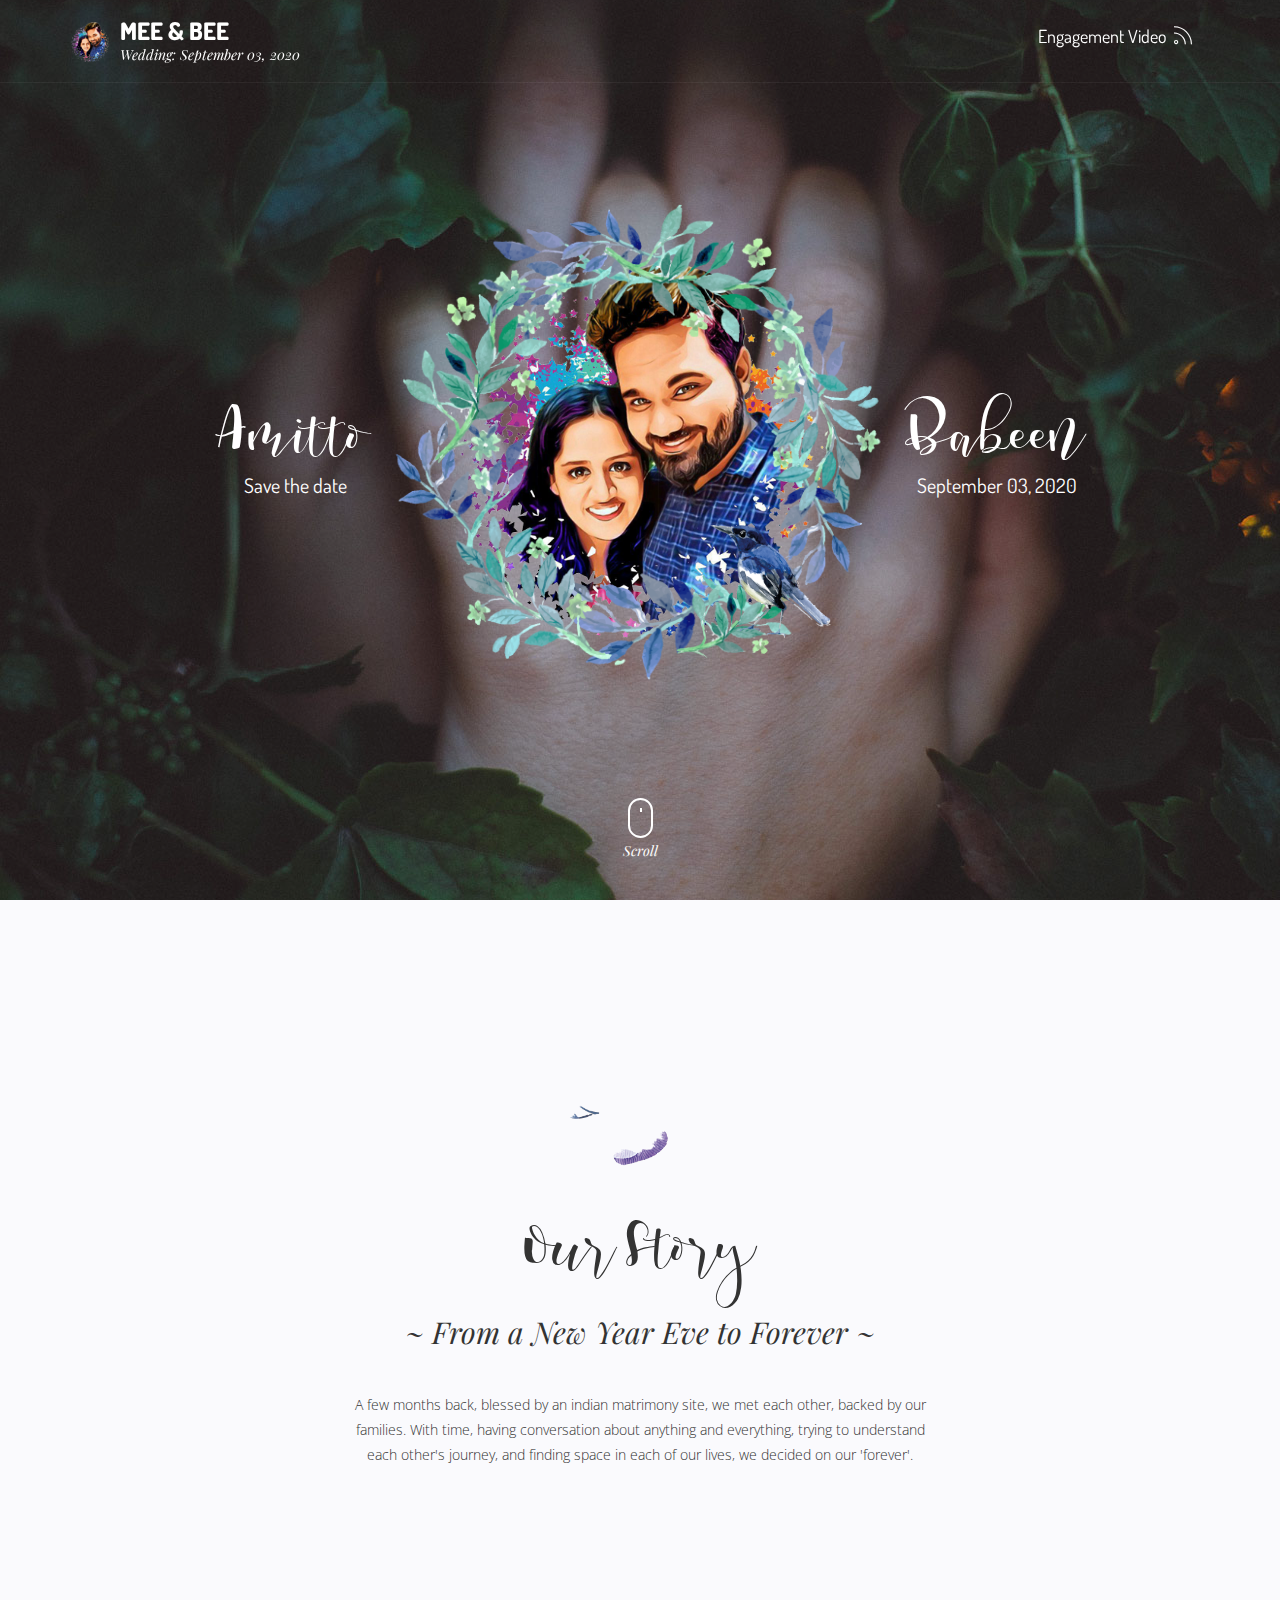
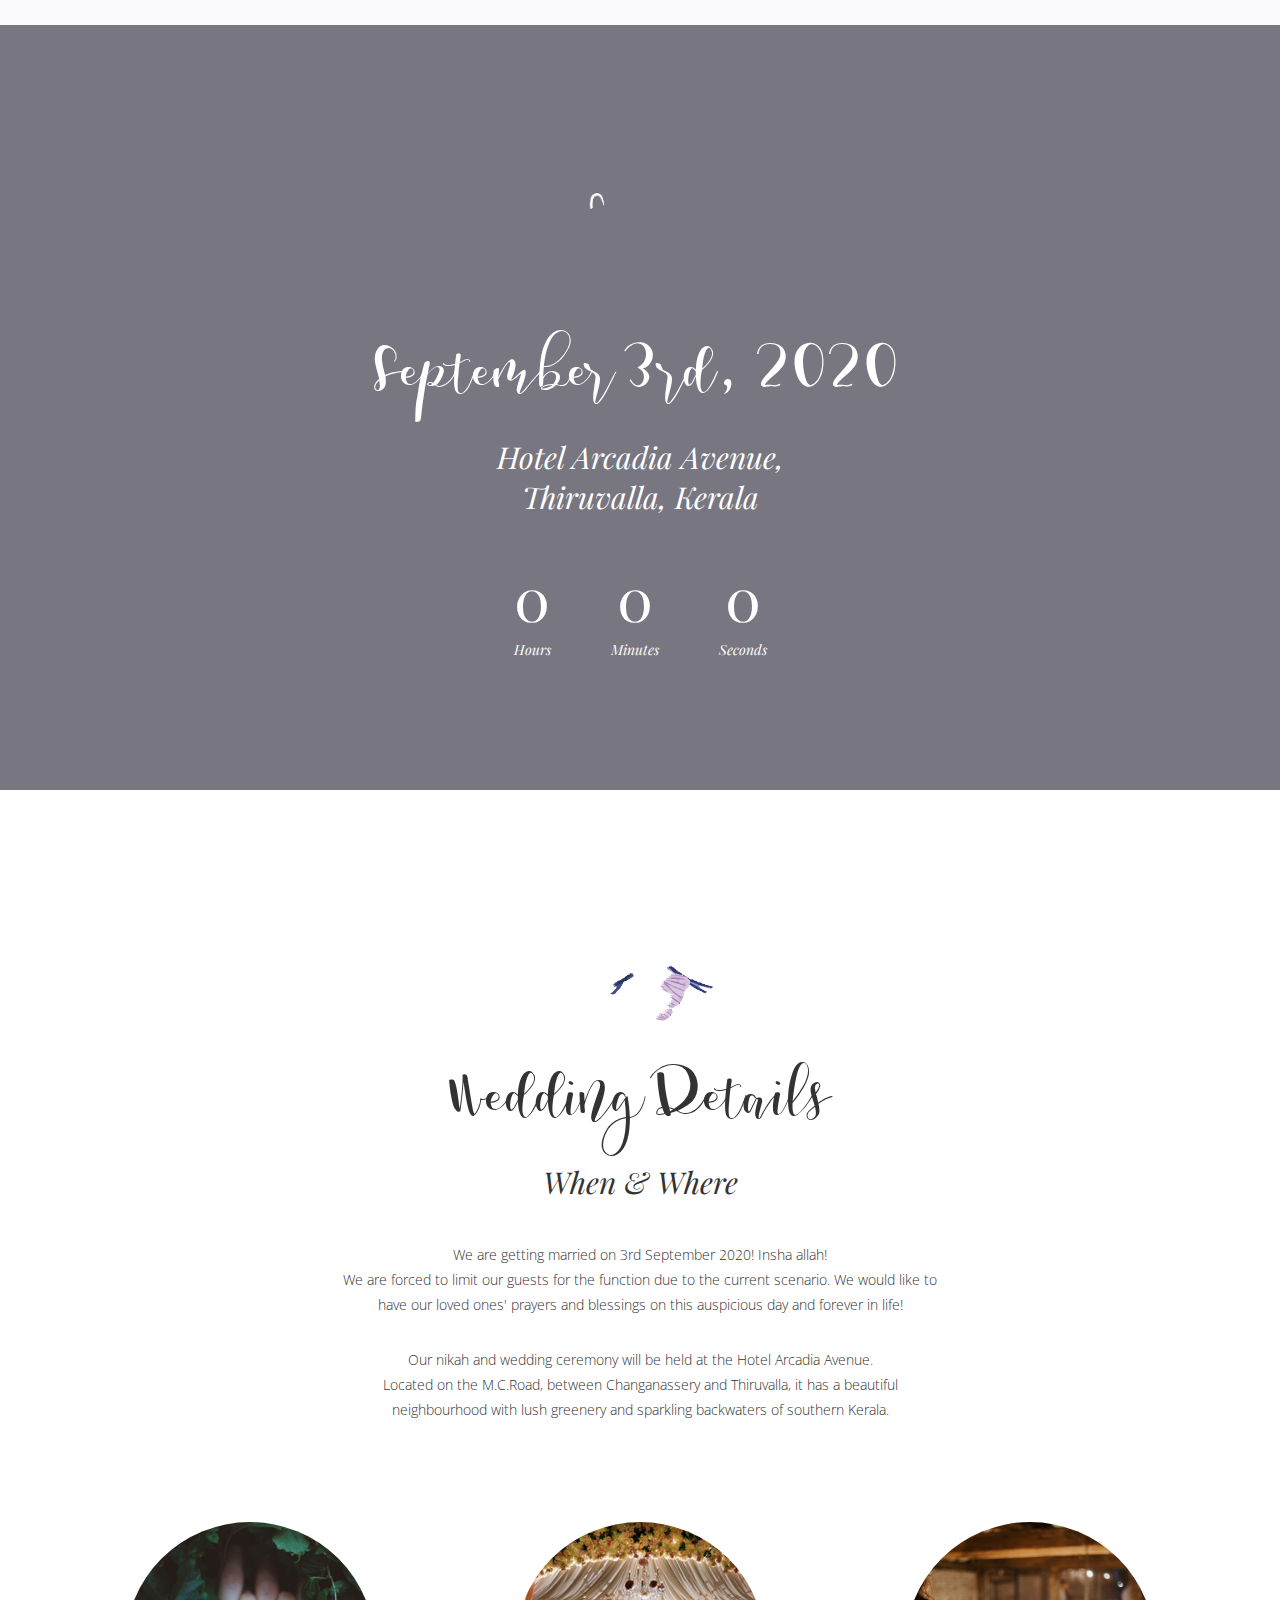
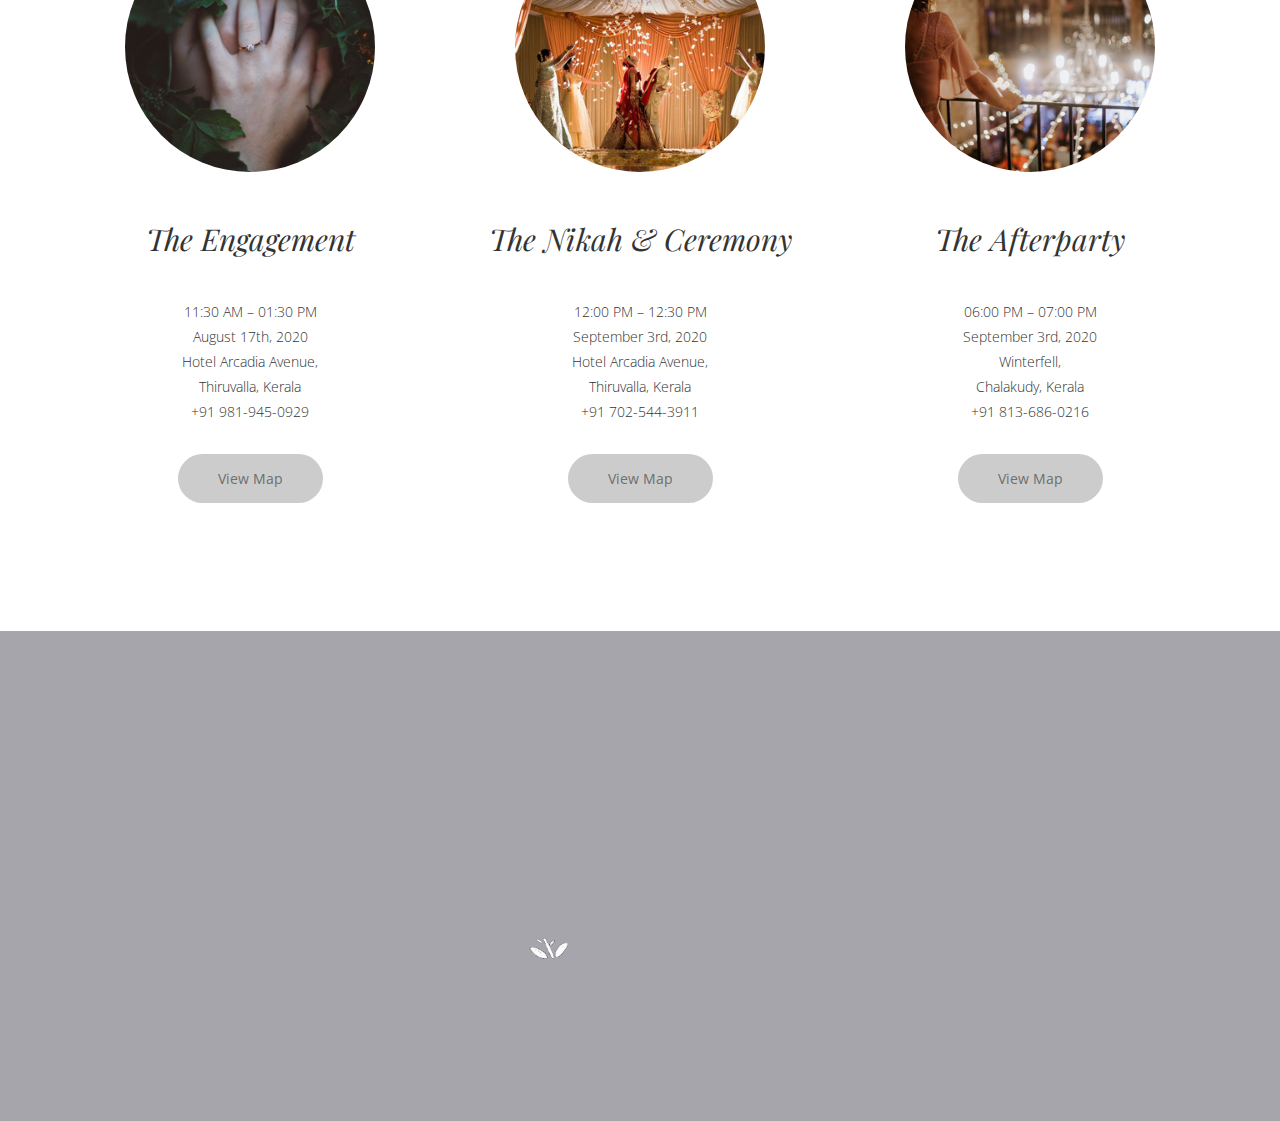
==== commit 6dc9c7d6: "Add files via upload" ====
--- a/index.html
+++ b/index.html
@@ -8,7 +8,7 @@
 <title>Mee-Bee</title>
 
 <meta property="og:title" content="Amitto & Babeen" />
-<meta property="og:description" content="We are getting engaged | 17-Aug-2020 | Thiruvalla" />
+<meta property="og:description" content="We are getting married | 03-Sept-2020 | Thiruvalla" />
 <meta property="og:url" content="http://www.meebee.live" />
 <meta property="og:image" content="http://www.meebee.live/images/mee_bee_logo.png" />
 
@@ -61,12 +61,12 @@
                         <a href="" class="gla_logo">Mee & Bee</a>
                         
                         <!-- Text Logo -->
-                        <div class="gla_logo_und">Engagement: August 17, 2020</div>
+                        <div class="gla_logo_und">Wedding: September 03, 2020</div>
                     </div>
                 </div>
 				
 				<div class="gla_default_menu meebee_live_icon">
-					<a href="engagement.html" target="" >&nbsp;Join us Live&nbsp;</a>
+					<a href="engagement.html" target="" >&nbsp;Engagement Video&nbsp;</a>
 					<span class="ti-rss-alt"></span>
 				</div>
 
@@ -108,8 +108,8 @@
             <!-- Slider Texts -->
             <div class="gla_slide_txt gla_slide_center_middle text-center">
                  <div class="gla_flower gla_flower2">
-                    <div class="gla_flower2_name_l">Amitto <b>Engagement</b></div>
-                    <div class="gla_flower2_name_r">Babeen <b>August 17, 2020</b></div>
+                    <div class="gla_flower2_name_l">Amitto <b>Save the date</b></div>
+                    <div class="gla_flower2_name_r">Babeen <b>September 03, 2020</b></div>
                     <img src="images/mee_bee_main.png" alt="">
                 </div>
 
@@ -181,7 +181,7 @@
                 <p><img src="images/animations/flower6.gif" data-bottom-top="@src:images/animations/flower6.gif; opacity:1" class="gla_animated_flower" height="110" alt=""></p>
                 <h2>Wedding Details</h2>
                 <h3 class="gla_subtitle">When & Where</h3>
-				<p>We are getting engaged on 17th August 2020! Insha allah!</br>
+				<p>We are getting married on 3rd September 2020! Insha allah!</br>
 				We are forced to limit our guests for the function due to the current scenario. We would like to have our loved ones' prayers and blessings on this auspicious day and forever in life!</p>
                 <p>Our nikah and wedding ceremony will be held at the Hotel Arcadia Avenue.</br>Located on the M.C.Road, between Changanassery and Thiruvalla, it has a beautiful neighbourhood with lush greenery and sparkling backwaters of southern Kerala.</p>
                 <div class="row text-center">
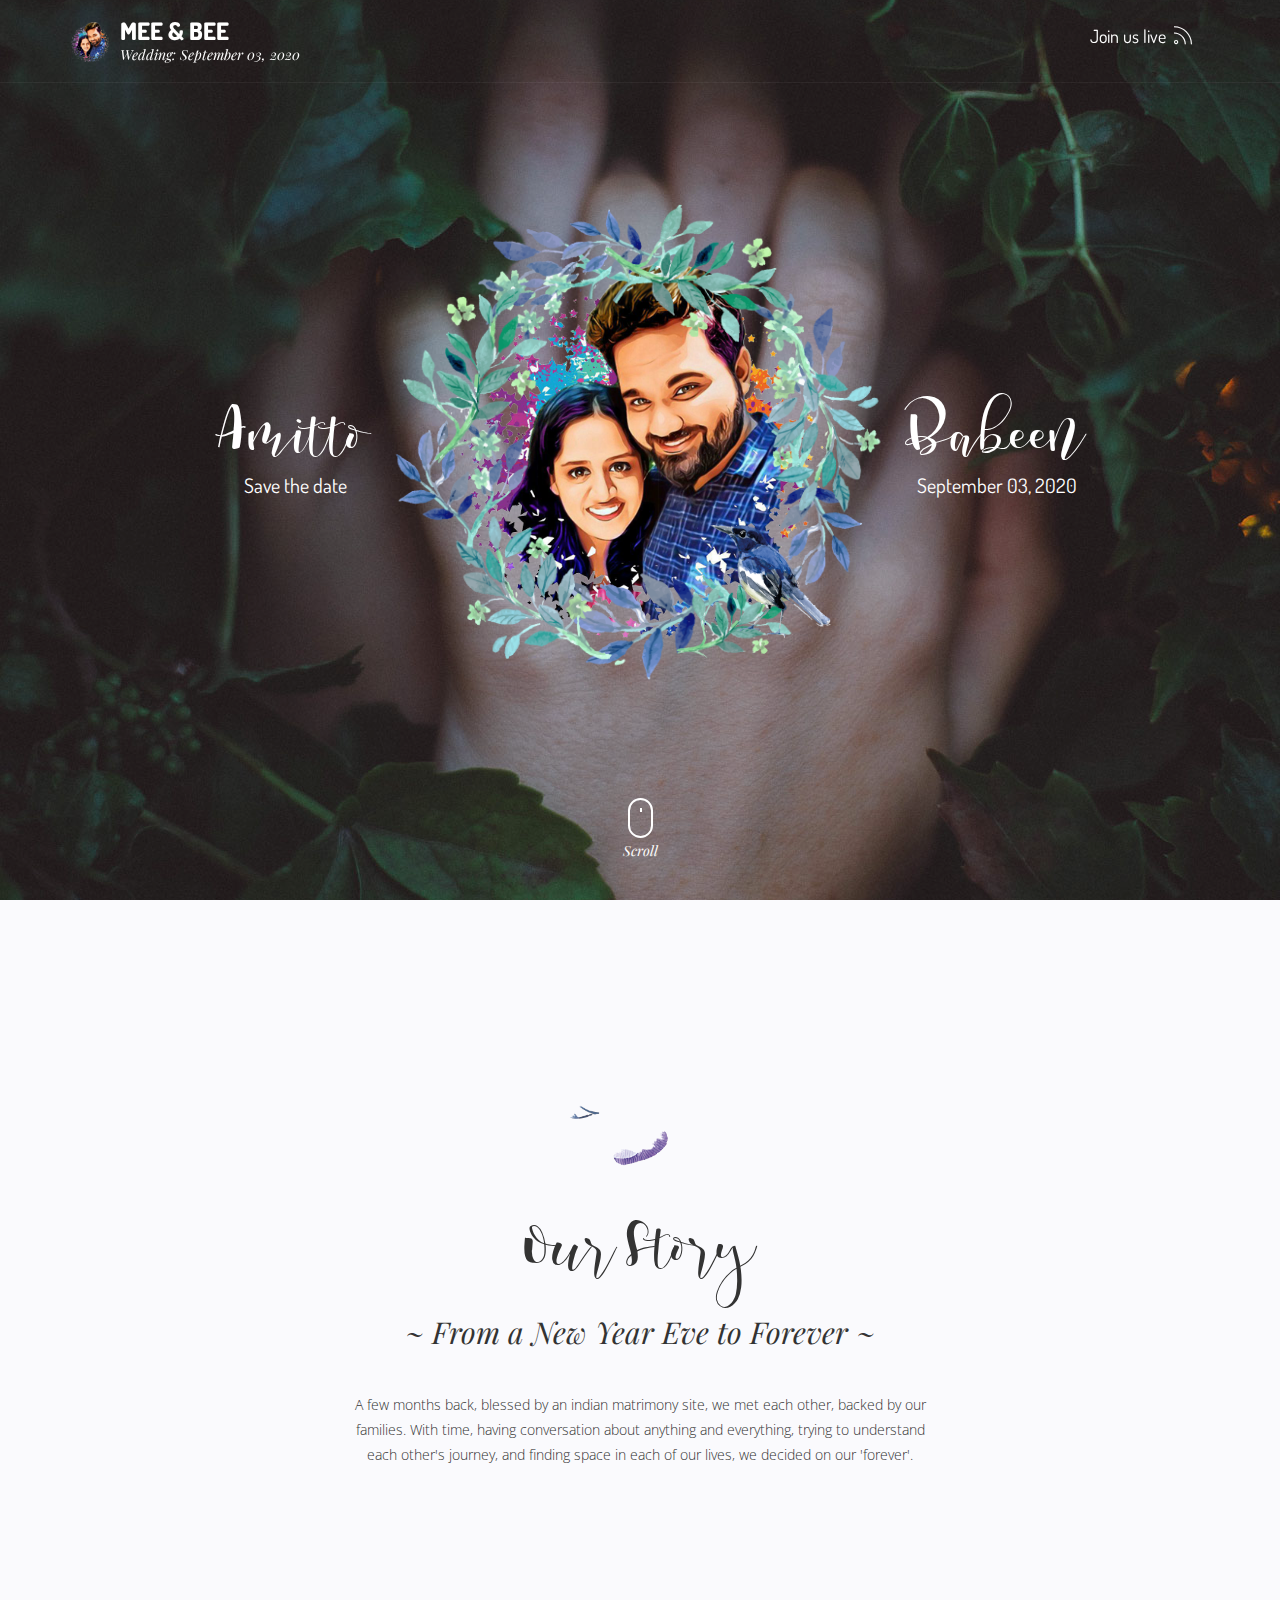
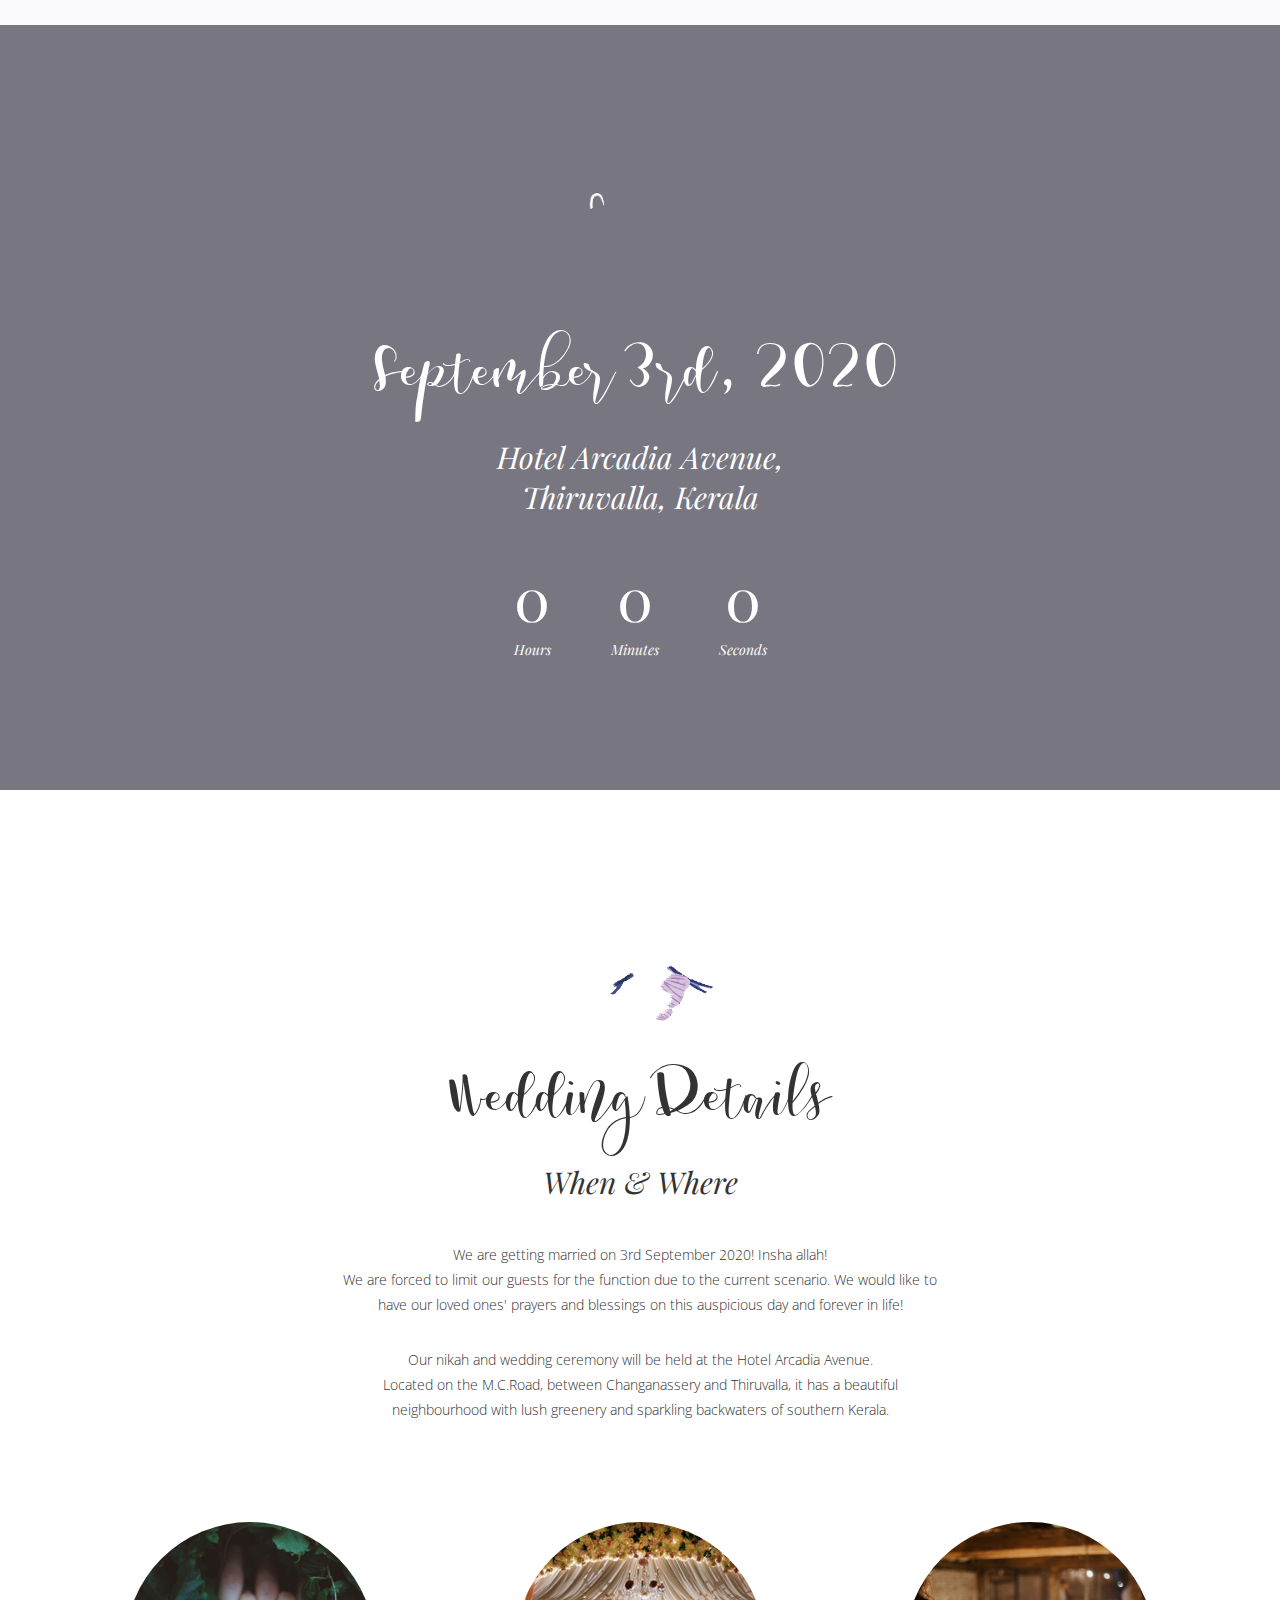
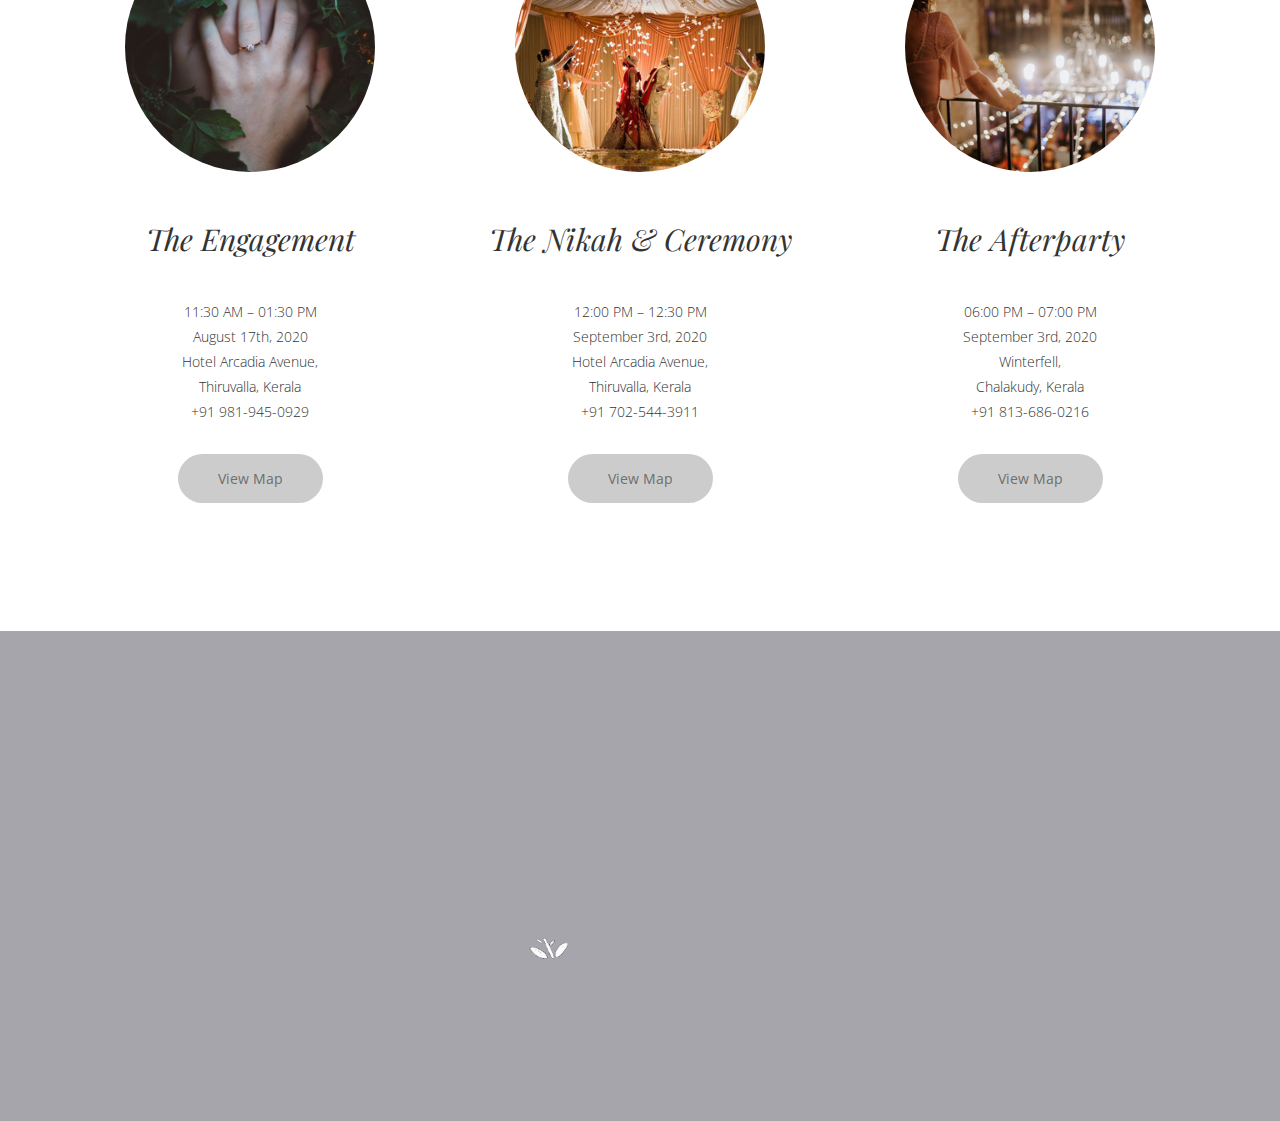
==== commit c4abf0de: "Add files via upload" ====
--- a/index.html
+++ b/index.html
@@ -66,7 +66,7 @@
                 </div>
 				
 				<div class="gla_default_menu meebee_live_icon">
-					<a href="engagement.html" target="" >&nbsp;Engagement Video&nbsp;</a>
+					<a href="wedding.html" target="" >&nbsp;Join us live&nbsp;</a>
 					<span class="ti-rss-alt"></span>
 				</div>
 
@@ -294,5 +294,4 @@
 
 </body>
 
-<!-- Mirrored from glanz.starkethemes.com/html/01_02_home_pink_flowers.html by HTTrack Website Copier/3.x [XR&CO'2014], Sun, 16 Aug 2020 05:18:00 GMT -->
 </html>
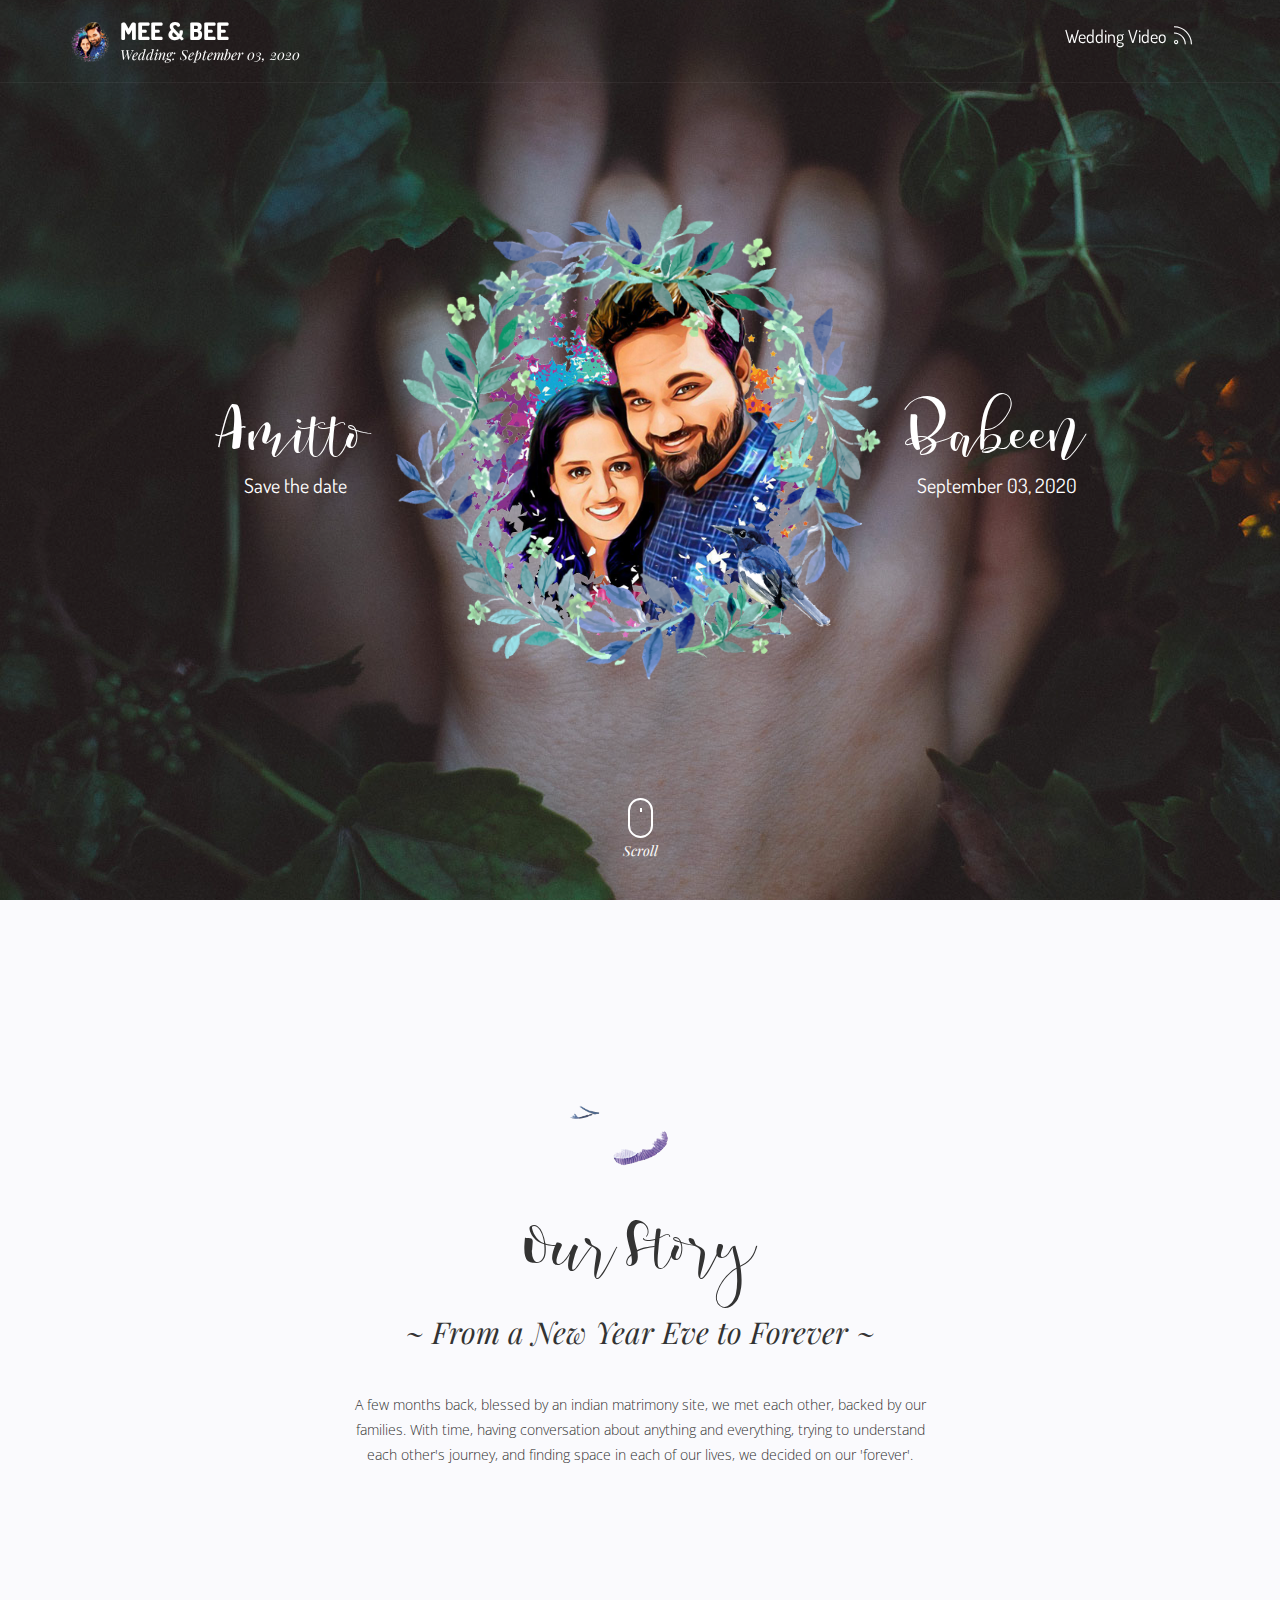
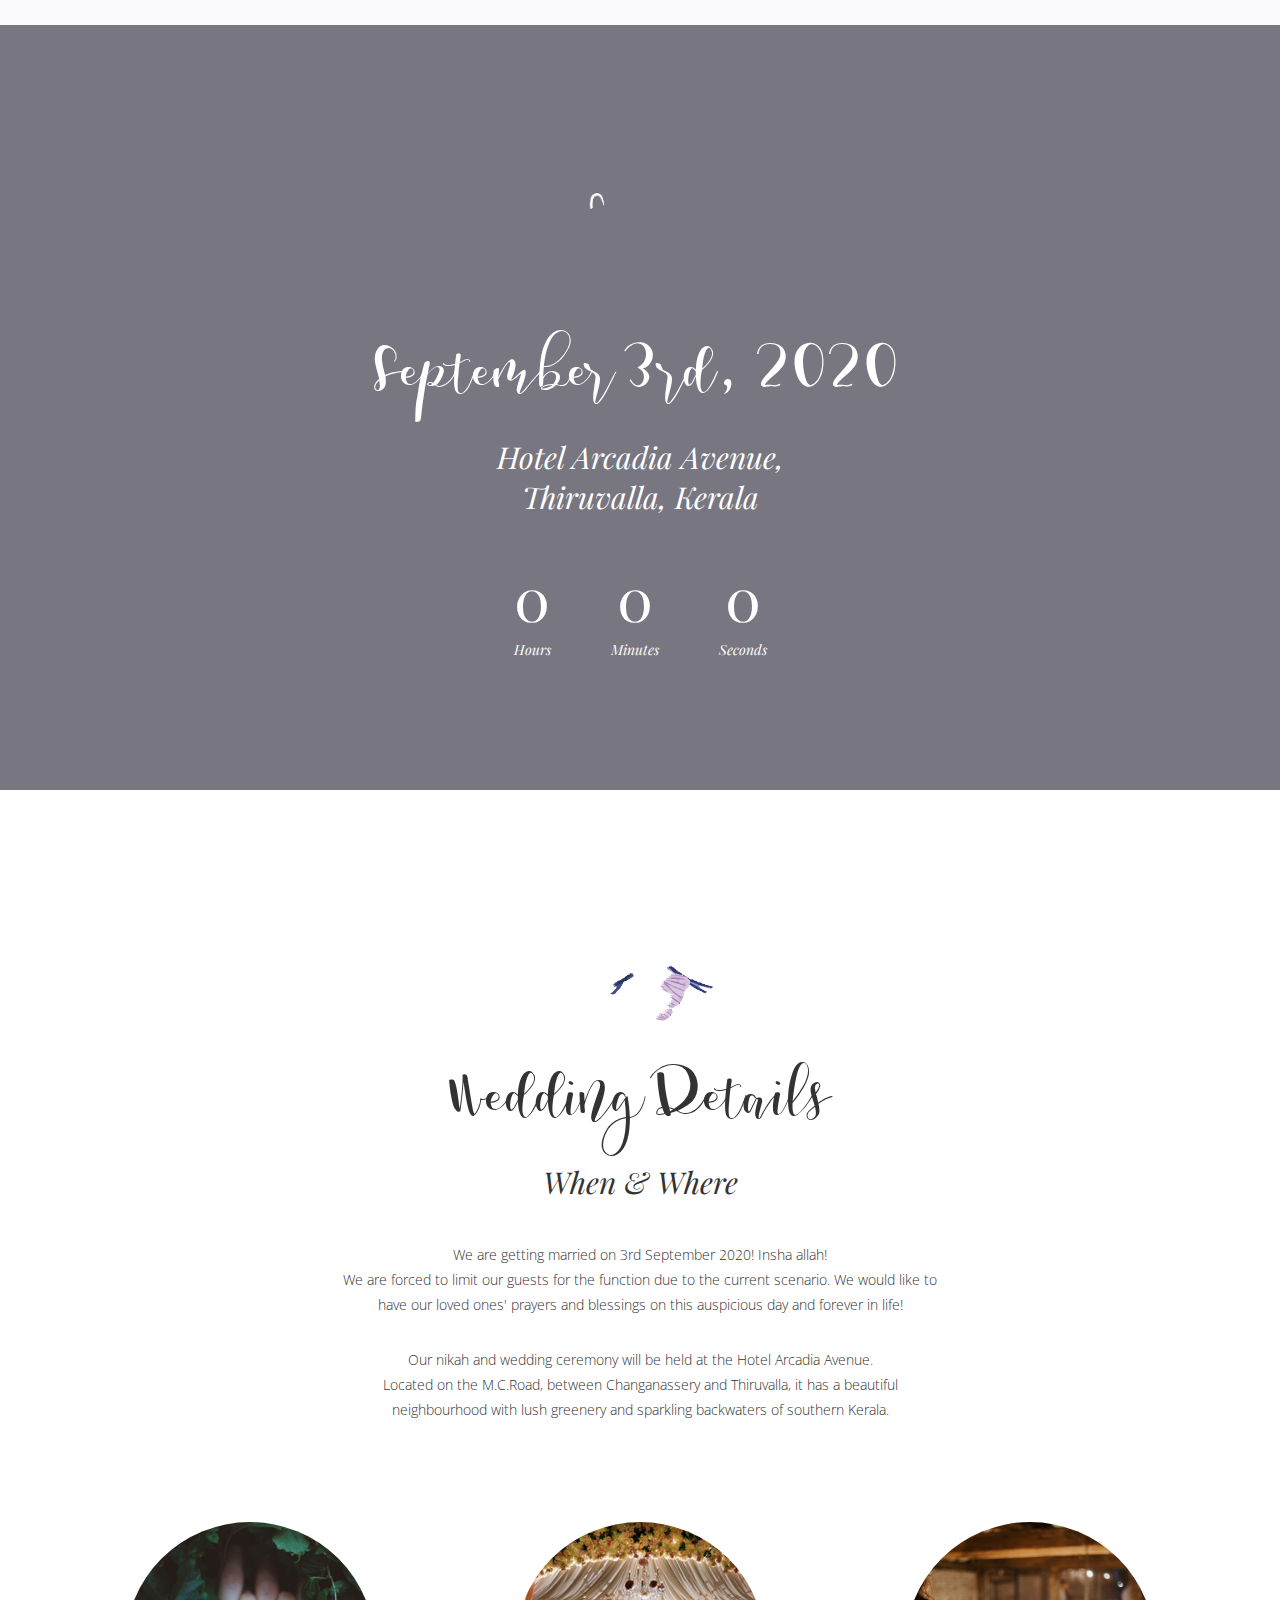
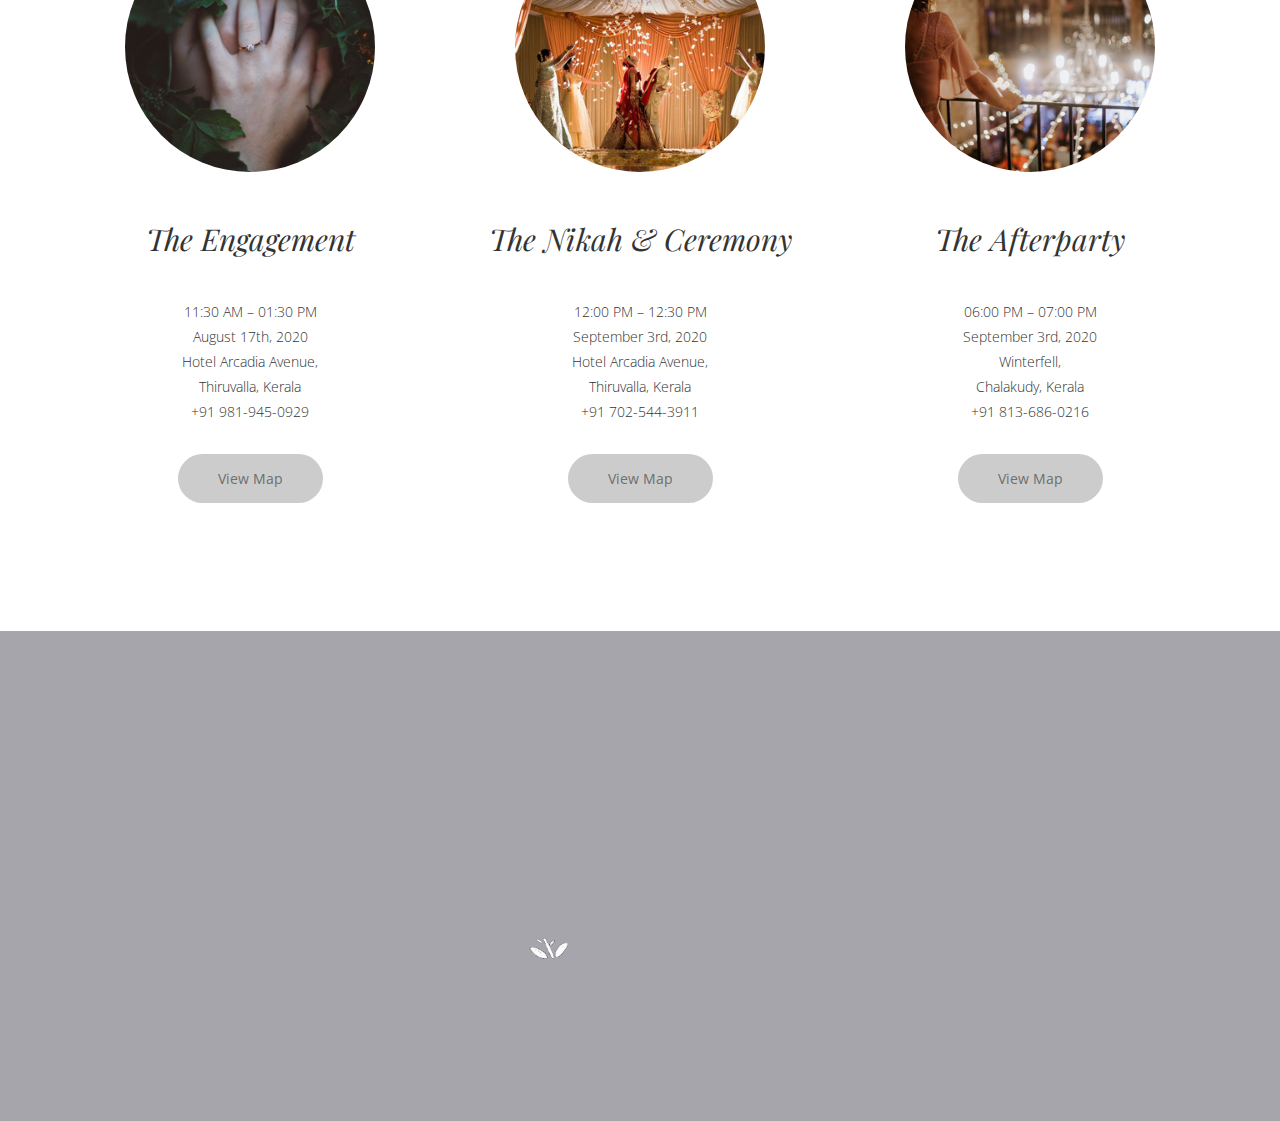
==== commit ee46ff8f: "Update index.html" ====
--- a/index.html
+++ b/index.html
@@ -8,7 +8,7 @@
 <title>Mee-Bee</title>
 
 <meta property="og:title" content="Amitto & Babeen" />
-<meta property="og:description" content="We are getting married | 03-Sept-2020 | Thiruvalla" />
+<meta property="og:description" content="Thanks for the wishes and love| 03-Sept-2020 | Thiruvalla" />
 <meta property="og:url" content="http://www.meebee.live" />
 <meta property="og:image" content="http://www.meebee.live/images/mee_bee_logo.png" />
 
@@ -66,7 +66,7 @@
                 </div>
 				
 				<div class="gla_default_menu meebee_live_icon">
-					<a href="wedding.html" target="" >&nbsp;Join us live&nbsp;</a>
+					<a href="wedding.html" target="" >&nbsp; Wedding Video&nbsp;</a>
 					<span class="ti-rss-alt"></span>
 				</div>
 
